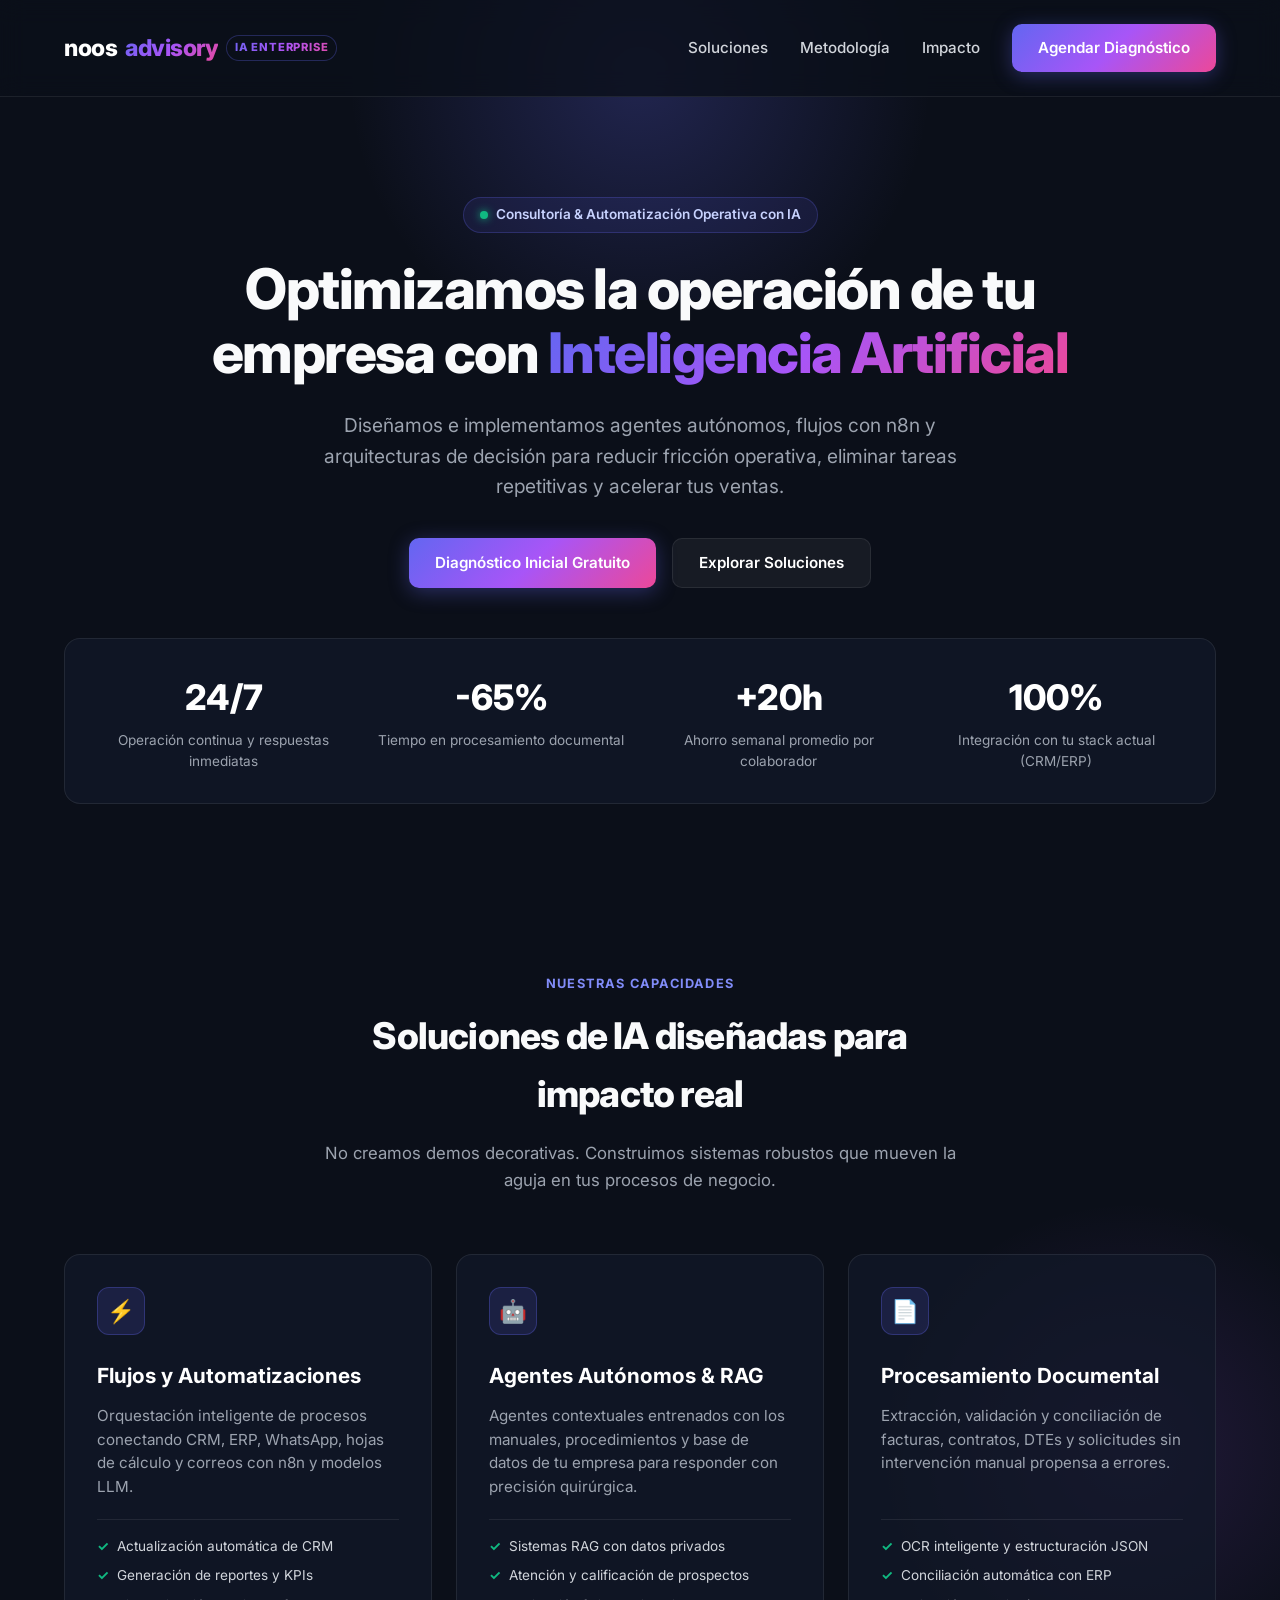
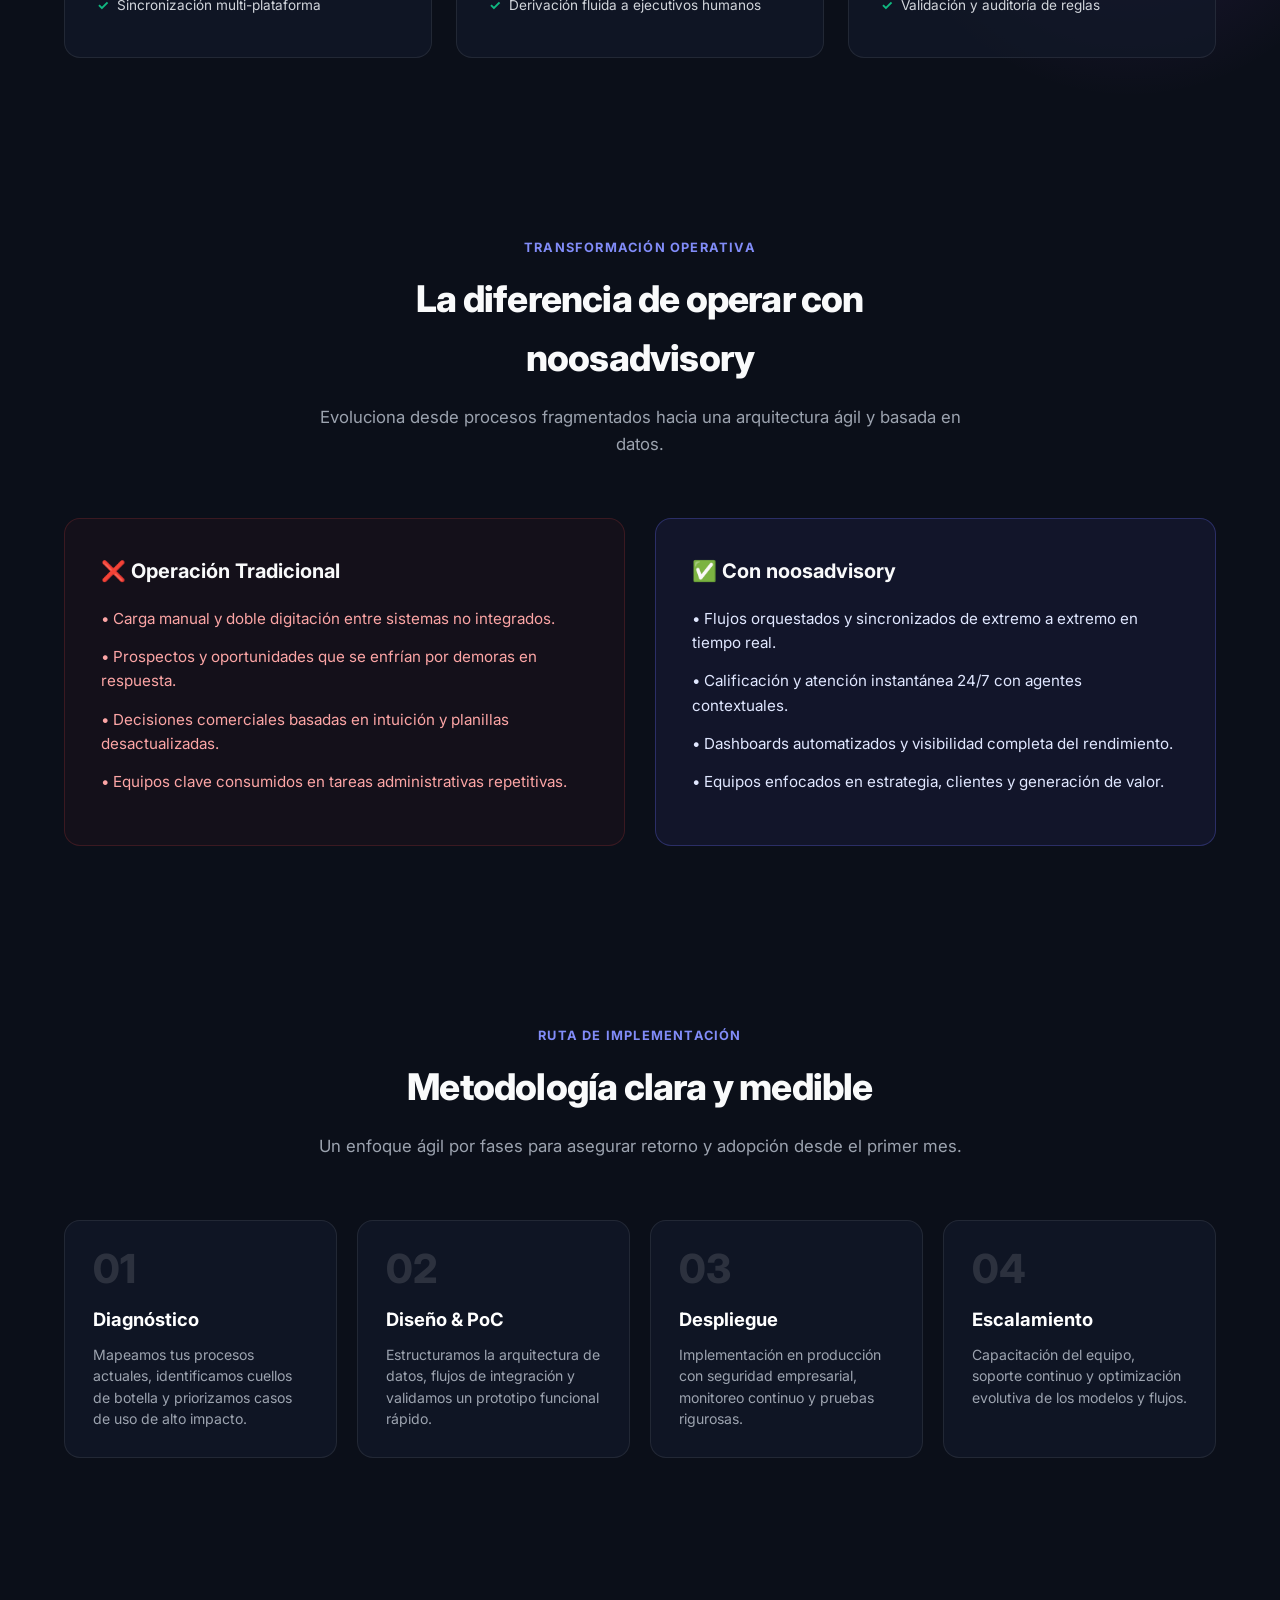
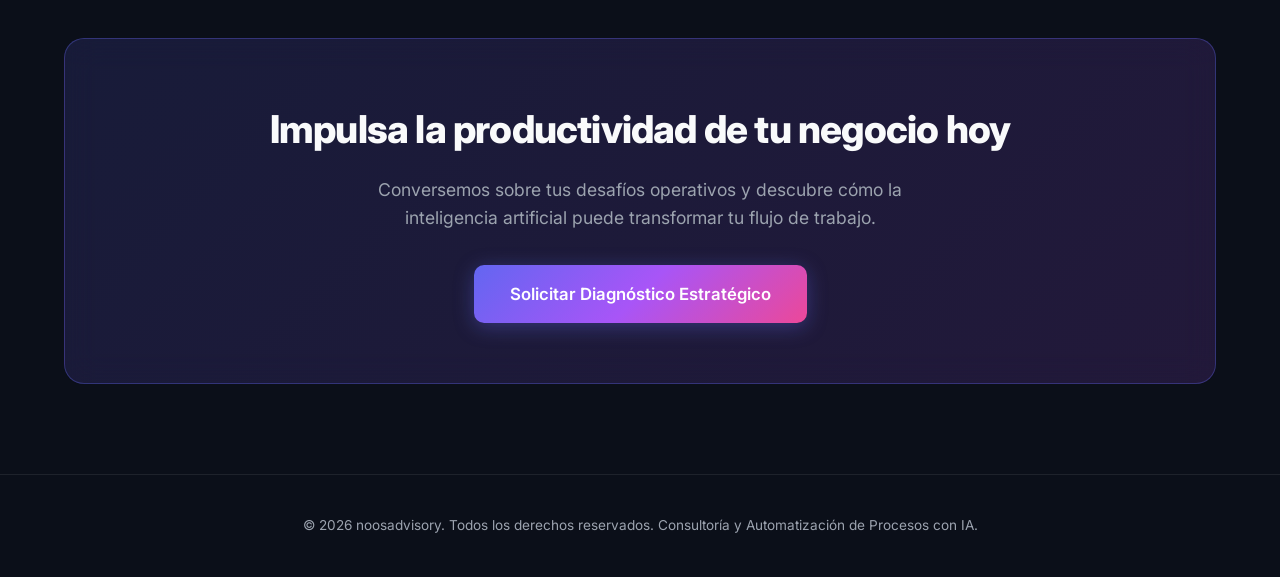
==== public/index.html @ 4b513797 "feat: agregar carpeta public y landing page" ====
<!DOCTYPE html>
<html lang="es">
<head>
  <meta charset="UTF-8">
  <meta name="viewport" content="width=device-width, initial-scale=1.0">
  <title>noosadvisory | Consultoría & Automatización con Inteligencia Artificial</title>
  <meta name="description" content="Transformamos la productividad de empresas y pymes en Chile mediante automatización inteligente, agentes de IA, integración de flujos y analítica estratégica.">
  <link rel="preconnect" href="https://fonts.googleapis.com">
  <link rel="preconnect" href="https://fonts.gstatic.com" crossorigin>
  <link href="https://fonts.googleapis.com/css2?family=Inter:wght@300;400;500;600;700;800&display=swap" rel="stylesheet">
  <style>
    :root {
      --bg-main: #0B0F19;
      --bg-card: rgba(18, 24, 40, 0.75);
      --bg-card-hover: rgba(28, 37, 61, 0.85);
      --border-color: rgba(255, 255, 255, 0.08);
      --border-glow: rgba(99, 102, 241, 0.4);
      --accent-primary: #6366F1;
      --accent-gradient: linear-gradient(135deg, #6366F1 0%, #A855F7 50%, #EC4899 100%);
      --text-main: #F9FAFB;
      --text-muted: #9CA3AF;
      --text-soft: #D1D5DB;
    }
    * { box-sizing: border-box; margin: 0; padding: 0; }
    body { font-family: 'Inter', sans-serif; background-color: var(--bg-main); color: var(--text-main); line-height: 1.6; overflow-x: hidden; }
    .glow-blob-1 { position: absolute; top: -150px; left: 50%; transform: translateX(-50%); width: 700px; height: 450px; background: radial-gradient(circle, rgba(99, 102, 241, 0.25) 0%, rgba(11, 15, 25, 0) 70%); pointer-events: none; z-index: 0; }
    .glow-blob-2 { position: absolute; top: 1200px; right: -100px; width: 500px; height: 500px; background: radial-gradient(circle, rgba(168, 85, 247, 0.15) 0%, rgba(11, 15, 25, 0) 70%); pointer-events: none; z-index: 0; }
    .container { max-width: 1200px; margin: 0 auto; padding: 0 24px; position: relative; z-index: 1; }
    header { padding: 24px 0; border-bottom: 1px solid var(--border-color); backdrop-filter: blur(12px); position: sticky; top: 0; z-index: 100; background-color: rgba(11, 15, 25, 0.8); }
    .nav-wrapper { display: flex; align-items: center; justify-content: space-between; }
    .brand-logo { font-size: 1.45rem; font-weight: 800; letter-spacing: -0.5px; color: #fff; display: flex; align-items: center; gap: 8px; text-decoration: none; }
    .brand-logo span { background: var(--accent-gradient); -webkit-background-clip: text; -webkit-text-fill-color: transparent; }
    .brand-badge { font-size: 0.7rem; text-transform: uppercase; padding: 3px 8px; border-radius: 20px; background: rgba(99, 102, 241, 0.15); border: 1px solid rgba(99, 102, 241, 0.3); color: #A5B4FC; letter-spacing: 0.8px; }
    nav ul { display: flex; list-style: none; gap: 32px; align-items: center; }
    nav a { color: var(--text-soft); text-decoration: none; font-size: 0.95rem; font-weight: 500; transition: color 0.2s; }
    nav a:hover { color: #fff; }
    .btn { display: inline-flex; align-items: center; justify-content: center; padding: 12px 26px; border-radius: 10px; font-size: 0.95rem; font-weight: 600; text-decoration: none; cursor: pointer; transition: all 0.25s ease; border: none; }
    .btn-primary { background: var(--accent-gradient); color: #fff; box-shadow: 0 4px 20px rgba(99, 102, 241, 0.35); }
    .btn-primary:hover { transform: translateY(-2px); box-shadow: 0 6px 28px rgba(99, 102, 241, 0.55); }
    .btn-secondary { background: rgba(255, 255, 255, 0.05); color: #fff; border: 1px solid var(--border-color); }
    .btn-secondary:hover { background: rgba(255, 255, 255, 0.1); border-color: rgba(255, 255, 255, 0.2); }
    .hero { padding: 100px 0 80px; text-align: center; }
    .hero-tag { display: inline-flex; align-items: center; gap: 8px; padding: 6px 16px; border-radius: 30px; background: rgba(99, 102, 241, 0.1); border: 1px solid rgba(99, 102, 241, 0.25); color: #C7D2FE; font-size: 0.85rem; font-weight: 600; margin-bottom: 24px; }
    .hero-tag .dot { width: 8px; height: 8px; border-radius: 50%; background: #10B981; box-shadow: 0 0 8px #10B981; }
    .hero h1 { font-size: 3.5rem; font-weight: 800; line-height: 1.15; letter-spacing: -1.5px; max-width: 900px; margin: 0 auto 24px; }
    .hero h1 span.gradient-text { background: var(--accent-gradient); -webkit-background-clip: text; -webkit-text-fill-color: transparent; }
    .hero p { font-size: 1.2rem; color: var(--text-muted); max-width: 680px; margin: 0 auto 36px; font-weight: 400; }
    .hero-actions { display: flex; gap: 16px; justify-content: center; margin-bottom: 50px; }
    .metrics-bar { display: grid; grid-template-columns: repeat(4, 1fr); gap: 20px; padding: 30px; background: var(--bg-card); border: 1px solid var(--border-color); border-radius: 16px; margin-top: 40px; backdrop-filter: blur(16px); }
    .metric-item h4 { font-size: 2.2rem; font-weight: 800; color: #fff; margin-bottom: 4px; }
    .metric-item p { font-size: 0.85rem; color: var(--text-muted); margin: 0; }
    section { padding: 90px 0; }
    .section-header { text-align: center; max-width: 650px; margin: 0 auto 60px; }
    .section-header .sub-badge { color: #818CF8; text-transform: uppercase; font-size: 0.8rem; font-weight: 700; letter-spacing: 1.2px; margin-bottom: 12px; display: block; }
    .section-header h2 { font-size: 2.3rem; font-weight: 800; letter-spacing: -0.8px; margin-bottom: 16px; }
    .section-header p { color: var(--text-muted); font-size: 1.05rem; }
    .grid-3 { display: grid; grid-template-columns: repeat(3, 1fr); gap: 24px; }
    .card { background: var(--bg-card); border: 1px solid var(--border-color); border-radius: 16px; padding: 32px; transition: all 0.3s ease; position: relative; display: flex; flex-direction: column; }
    .card:hover { background: var(--bg-card-hover); border-color: var(--border-glow); transform: translateY(-4px); }
    .card-icon { width: 48px; height: 48px; border-radius: 12px; background: rgba(99, 102, 241, 0.15); border: 1px solid rgba(99, 102, 241, 0.3); display: flex; align-items: center; justify-content: center; font-size: 1.4rem; margin-bottom: 24px; color: #818CF8; }
    .card h3 { font-size: 1.3rem; font-weight: 700; margin-bottom: 12px; color: #fff; }
    .card p { color: var(--text-muted); font-size: 0.95rem; line-height: 1.55; margin-bottom: 20px; flex-grow: 1; }
    .card-features { list-style: none; padding-top: 16px; border-top: 1px solid var(--border-color); }
    .card-features li { font-size: 0.85rem; color: var(--text-soft); margin-bottom: 8px; display: flex; align-items: center; gap: 8px; }
    .card-features li::before { content: "✓"; color: #10B981; font-weight: bold; }
    .comparison-wrapper { display: grid; grid-template-columns: 1fr 1fr; gap: 30px; }
    .comp-card { border-radius: 16px; padding: 36px; }
    .comp-card.without { background: rgba(239, 68, 68, 0.04); border: 1px solid rgba(239, 68, 68, 0.18); }
    .comp-card.with { background: rgba(99, 102, 241, 0.08); border: 1px solid rgba(99, 102, 241, 0.3); }
    .comp-title { font-size: 1.25rem; font-weight: 700; margin-bottom: 20px; display: flex; align-items: center; gap: 10px; }
    .comp-list { list-style: none; }
    .comp-list li { margin-bottom: 14px; font-size: 0.95rem; display: flex; align-items: flex-start; gap: 10px; }
    .without .comp-list li { color: #FCA5A5; }
    .with .comp-list li { color: #E0E7FF; }
    .steps-container { display: grid; grid-template-columns: repeat(4, 1fr); gap: 20px; }
    .step-card { background: var(--bg-card); border: 1px solid var(--border-color); border-radius: 16px; padding: 28px; position: relative; }
    .step-num { font-size: 2.5rem; font-weight: 800; color: rgba(255, 255, 255, 0.12); line-height: 1; margin-bottom: 16px; }
    .step-card h4 { font-size: 1.15rem; font-weight: 700; margin-bottom: 10px; color: #fff; }
    .step-card p { font-size: 0.88rem; color: var(--text-muted); line-height: 1.5; }
    .cta-box { background: linear-gradient(135deg, rgba(99, 102, 241, 0.15) 0%, rgba(168, 85, 247, 0.15) 100%); border: 1px solid rgba(99, 102, 241, 0.35); border-radius: 20px; padding: 60px 40px; text-align: center; backdrop-filter: blur(16px); }
    .cta-box h2 { font-size: 2.4rem; font-weight: 800; letter-spacing: -0.8px; margin-bottom: 16px; }
    .cta-box p { font-size: 1.1rem; color: var(--text-muted); max-width: 600px; margin: 0 auto 32px; }
    footer { border-top: 1px solid var(--border-color); padding: 40px 0; color: var(--text-muted); font-size: 0.85rem; text-align: center; }
    @media (max-width: 900px) {
      .hero h1 { font-size: 2.5rem; }
      .grid-3 { grid-template-columns: 1fr; }
      .metrics-bar { grid-template-columns: 1fr 1fr; }
      .steps-container { grid-template-columns: 1fr 1fr; }
      .comparison-wrapper { grid-template-columns: 1fr; }
      nav ul { display: none; }
    }
  </style>
</head>
<body>
  <div class="glow-blob-1"></div>
  <div class="glow-blob-2"></div>
  <header>
    <div class="container nav-wrapper">
      <a href="#" class="brand-logo">noos<span>advisory</span><span class="brand-badge">IA Enterprise</span></a>
      <nav>
        <ul>
          <li><a href="#soluciones">Soluciones</a></li>
          <li><a href="#metodologia">Metodología</a></li>
          <li><a href="#beneficios">Impacto</a></li>
          <li><a href="#contacto" class="btn btn-primary">Agendar Diagnóstico</a></li>
        </ul>
      </nav>
    </div>
  </header>
  <section class="hero">
    <div class="container">
      <div class="hero-tag"><span class="dot"></span> Consultoría & Automatización Operativa con IA</div>
      <h1>Optimizamos la operación de tu empresa con <span class="gradient-text">Inteligencia Artificial</span></h1>
      <p>Diseñamos e implementamos agentes autónomos, flujos con n8n y arquitecturas de decisión para reducir fricción operativa, eliminar tareas repetitivas y acelerar tus ventas.</p>
      <div class="hero-actions">
        <a href="#contacto" class="btn btn-primary">Diagnóstico Inicial Gratuito</a>
        <a href="#soluciones" class="btn btn-secondary">Explorar Soluciones</a>
      </div>
      <div class="metrics-bar">
        <div class="metric-item"><h4>24/7</h4><p>Operación continua y respuestas inmediatas</p></div>
        <div class="metric-item"><h4>-65%</h4><p>Tiempo en procesamiento documental</p></div>
        <div class="metric-item"><h4>+20h</h4><p>Ahorro semanal promedio por colaborador</p></div>
        <div class="metric-item"><h4>100%</h4><p>Integración con tu stack actual (CRM/ERP)</p></div>
      </div>
    </div>
  </section>
  <section id="soluciones">
    <div class="container">
      <div class="section-header">
        <span class="sub-badge">Nuestras Capacidades</span>
        <h2>Soluciones de IA diseñadas para impacto real</h2>
        <p>No creamos demos decorativas. Construimos sistemas robustos que mueven la aguja en tus procesos de negocio.</p>
      </div>
      <div class="grid-3">
        <div class="card">
          <div class="card-icon">⚡</div>
          <h3>Flujos y Automatizaciones</h3>
          <p>Orquestación inteligente de procesos conectando CRM, ERP, WhatsApp, hojas de cálculo y correos con n8n y modelos LLM.</p>
          <ul class="card-features">
            <li>Actualización automática de CRM</li>
            <li>Generación de reportes y KPIs</li>
            <li>Sincronización multi-plataforma</li>
          </ul>
        </div>
        <div class="card">
          <div class="card-icon">🤖</div>
          <h3>Agentes Autónomos & RAG</h3>
          <p>Agentes contextuales entrenados con los manuales, procedimientos y base de datos de tu empresa para responder con precisión quirúrgica.</p>
          <ul class="card-features">
            <li>Sistemas RAG con datos privados</li>
            <li>Atención y calificación de prospectos</li>
            <li>Derivación fluida a ejecutivos humanos</li>
          </ul>
        </div>
        <div class="card">
          <div class="card-icon">📄</div>
          <h3>Procesamiento Documental</h3>
          <p>Extracción, validación y conciliación de facturas, contratos, DTEs y solicitudes sin intervención manual propensa a errores.</p>
          <ul class="card-features">
            <li>OCR inteligente y estructuración JSON</li>
            <li>Conciliación automática con ERP</li>
            <li>Validación y auditoría de reglas</li>
          </ul>
        </div>
      </div>
    </div>
  </section>
  <section id="beneficios">
    <div class="container">
      <div class="section-header">
        <span class="sub-badge">Transformación Operativa</span>
        <h2>La diferencia de operar con noosadvisory</h2>
        <p>Evoluciona desde procesos fragmentados hacia una arquitectura ágil y basada en datos.</p>
      </div>
      <div class="comparison-wrapper">
        <div class="comp-card without">
          <div class="comp-title">❌ Operación Tradicional</div>
          <ul class="comp-list">
            <li>• Carga manual y doble digitación entre sistemas no integrados.</li>
            <li>• Prospectos y oportunidades que se enfrían por demoras en respuesta.</li>
            <li>• Decisiones comerciales basadas en intuición y planillas desactualizadas.</li>
            <li>• Equipos clave consumidos en tareas administrativas repetitivas.</li>
          </ul>
        </div>
        <div class="comp-card with">
          <div class="comp-title">✅ Con noosadvisory</div>
          <ul class="comp-list">
            <li>• Flujos orquestados y sincronizados de extremo a extremo en tiempo real.</li>
            <li>• Calificación y atención instantánea 24/7 con agentes contextuales.</li>
            <li>• Dashboards automatizados y visibilidad completa del rendimiento.</li>
            <li>• Equipos enfocados en estrategia, clientes y generación de valor.</li>
          </ul>
        </div>
      </div>
    </div>
  </section>
  <section id="metodologia">
    <div class="container">
      <div class="section-header">
        <span class="sub-badge">Ruta de Implementación</span>
        <h2>Metodología clara y medible</h2>
        <p>Un enfoque ágil por fases para asegurar retorno y adopción desde el primer mes.</p>
      </div>
      <div class="steps-container">
        <div class="step-card">
          <div class="step-num">01</div>
          <h4>Diagnóstico</h4>
          <p>Mapeamos tus procesos actuales, identificamos cuellos de botella y priorizamos casos de uso de alto impacto.</p>
        </div>
        <div class="step-card">
          <div class="step-num">02</div>
          <h4>Diseño & PoC</h4>
          <p>Estructuramos la arquitectura de datos, flujos de integración y validamos un prototipo funcional rápido.</p>
        </div>
        <div class="step-card">
          <div class="step-num">03</div>
          <h4>Despliegue</h4>
          <p>Implementación en producción con seguridad empresarial, monitoreo continuo y pruebas rigurosas.</p>
        </div>
        <div class="step-card">
          <div class="step-num">04</div>
          <h4>Escalamiento</h4>
          <p>Capacitación del equipo, soporte continuo y optimización evolutiva de los modelos y flujos.</p>
        </div>
      </div>
    </div>
  </section>
  <section id="contacto">
    <div class="container">
      <div class="cta-box">
        <h2>Impulsa la productividad de tu negocio hoy</h2>
        <p>Conversemos sobre tus desafíos operativos y descubre cómo la inteligencia artificial puede transformar tu flujo de trabajo.</p>
        <a href="mailto:contacto@noosadvisory.com" class="btn btn-primary" style="padding: 16px 36px; font-size: 1.05rem;">Solicitar Diagnóstico Estratégico</a>
      </div>
    </div>
  </section>
  <footer>
    <div class="container">
      <p>© 2026 noosadvisory. Todos los derechos reservados. Consultoría y Automatización de Procesos con IA.</p>
    </div>
  </footer>
</body>
</html>
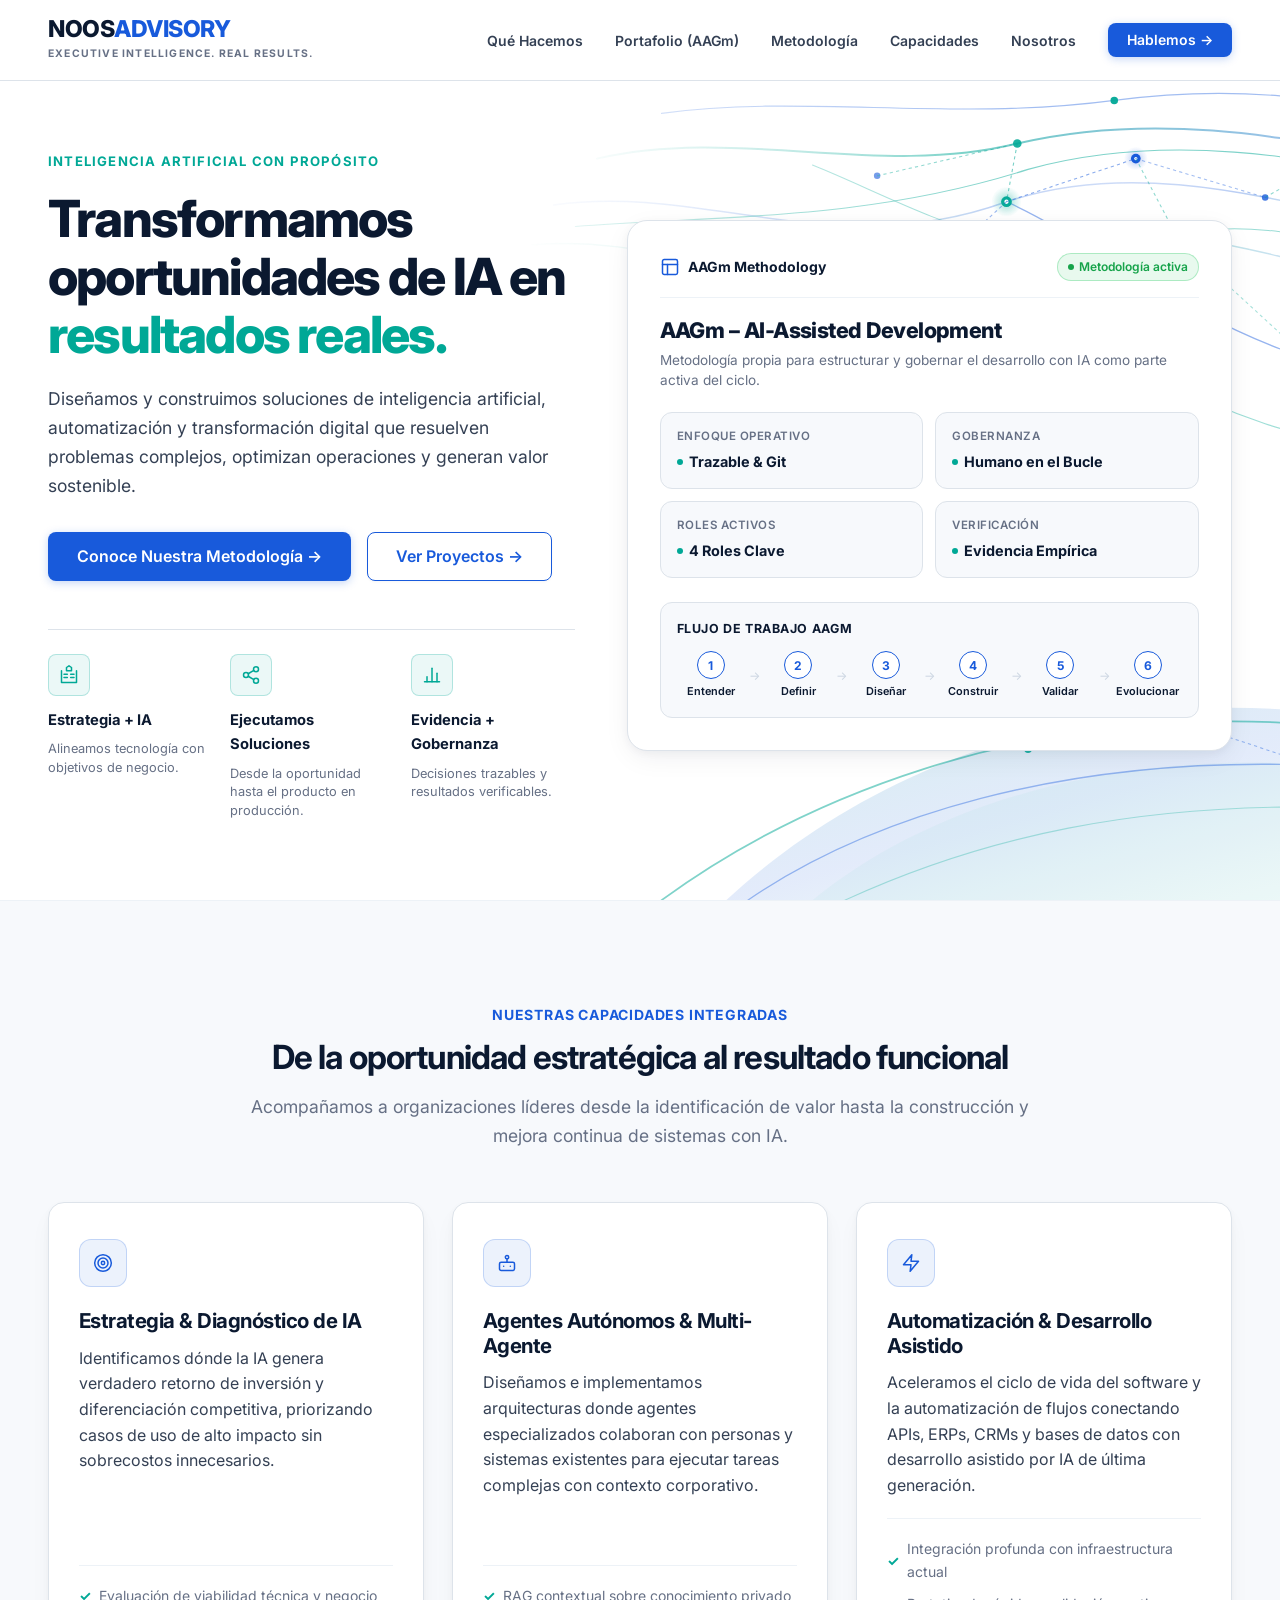
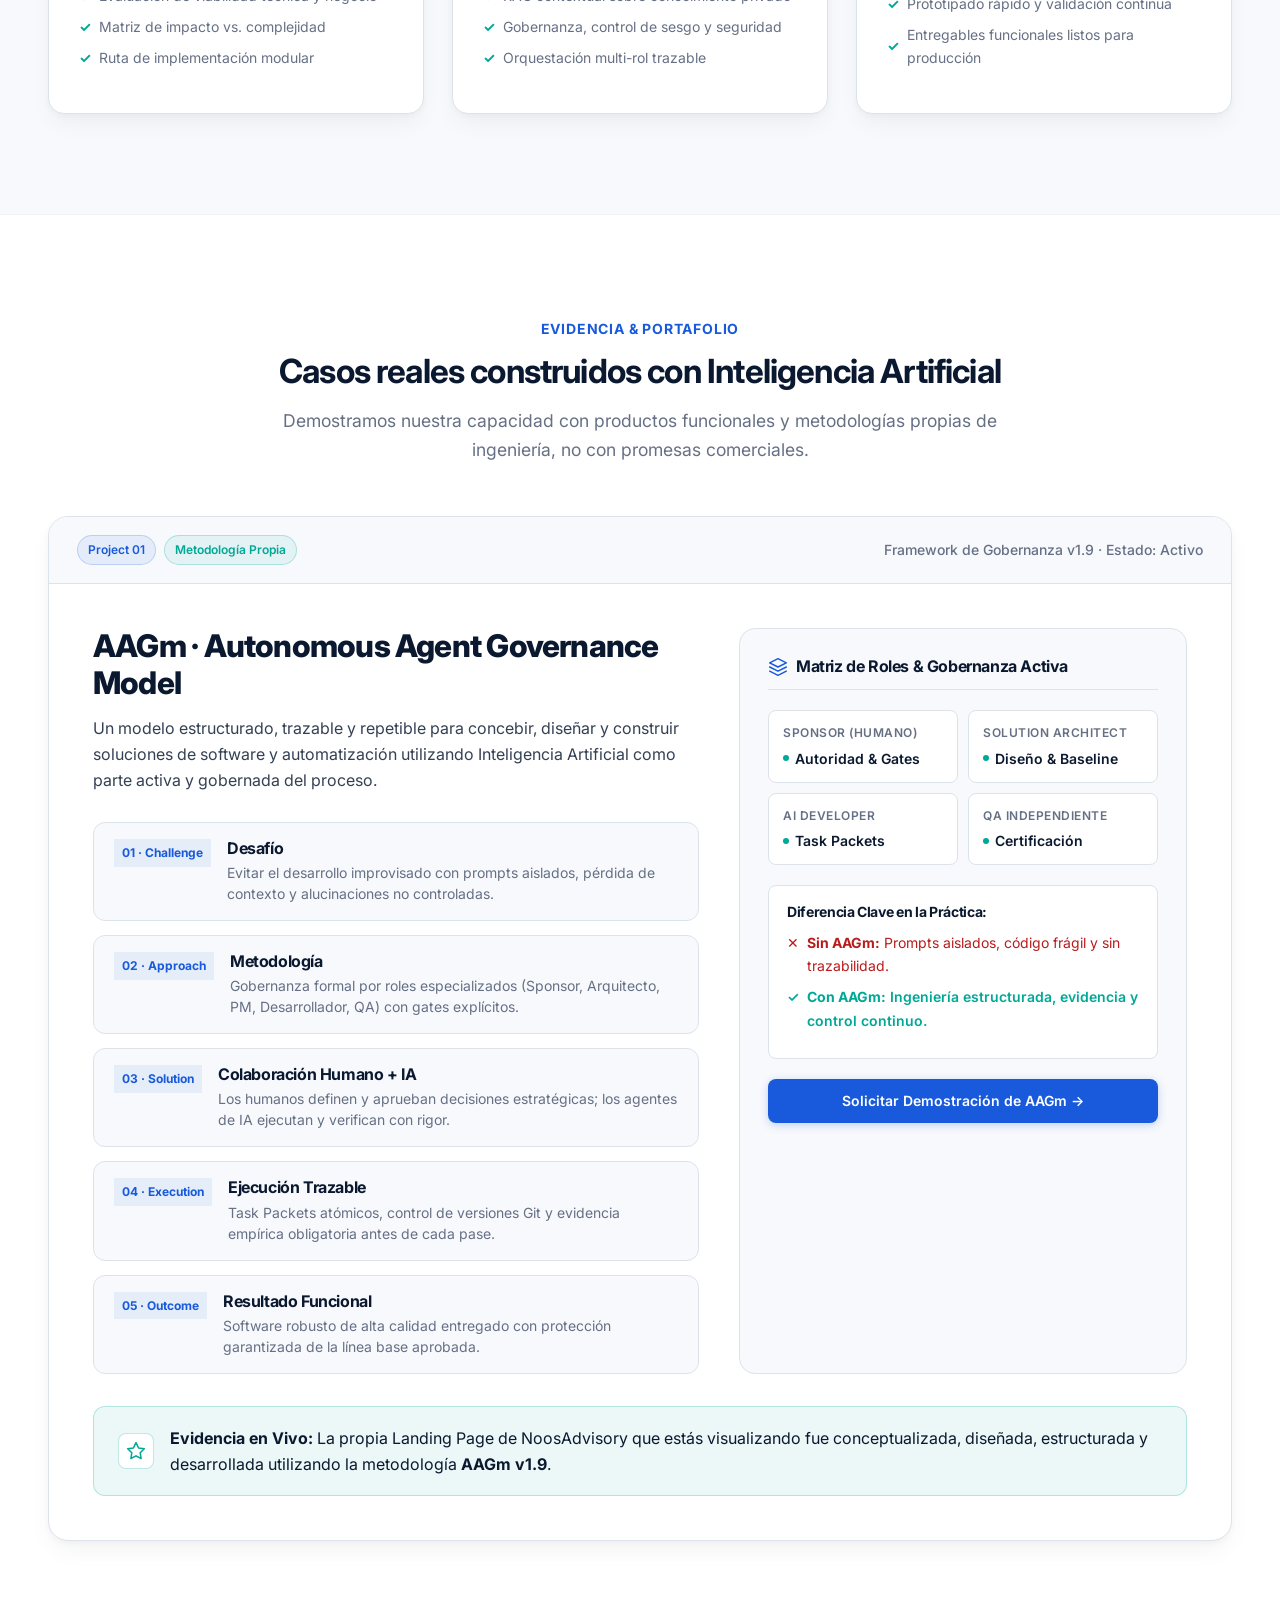
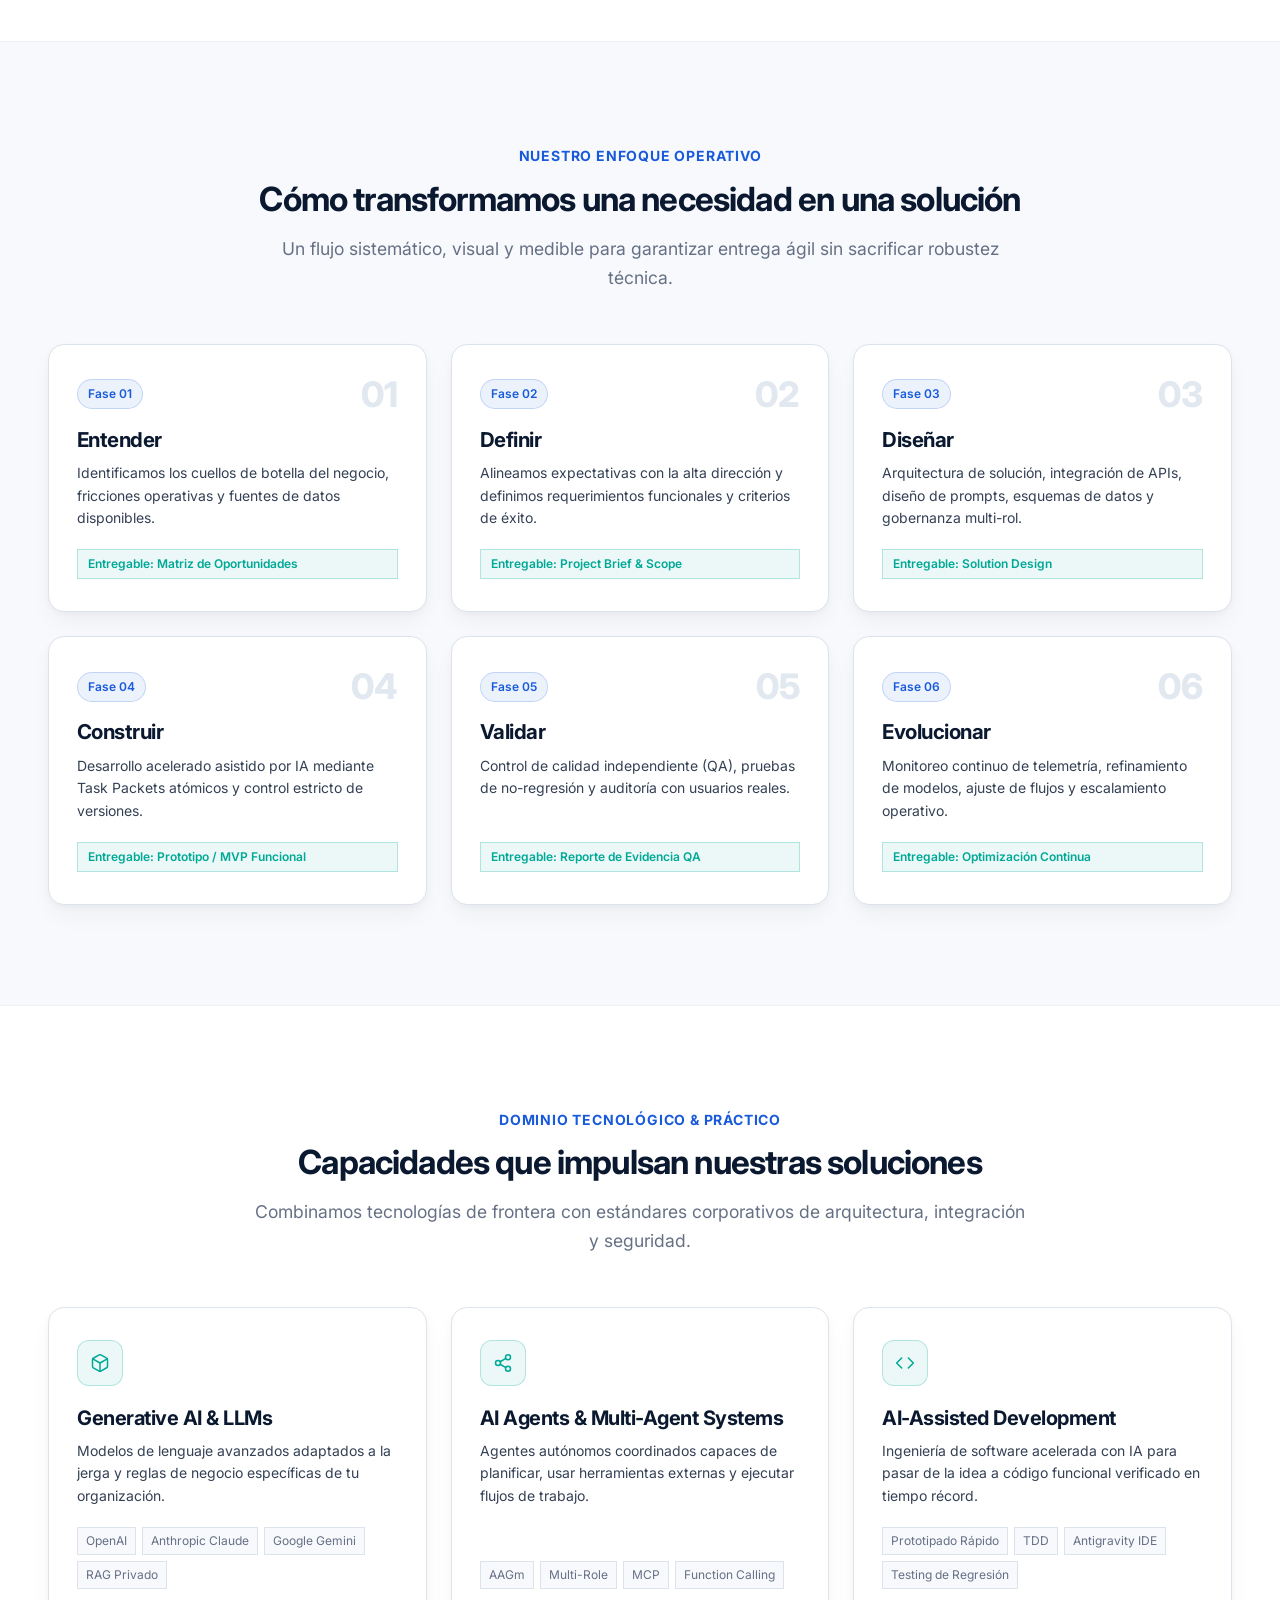
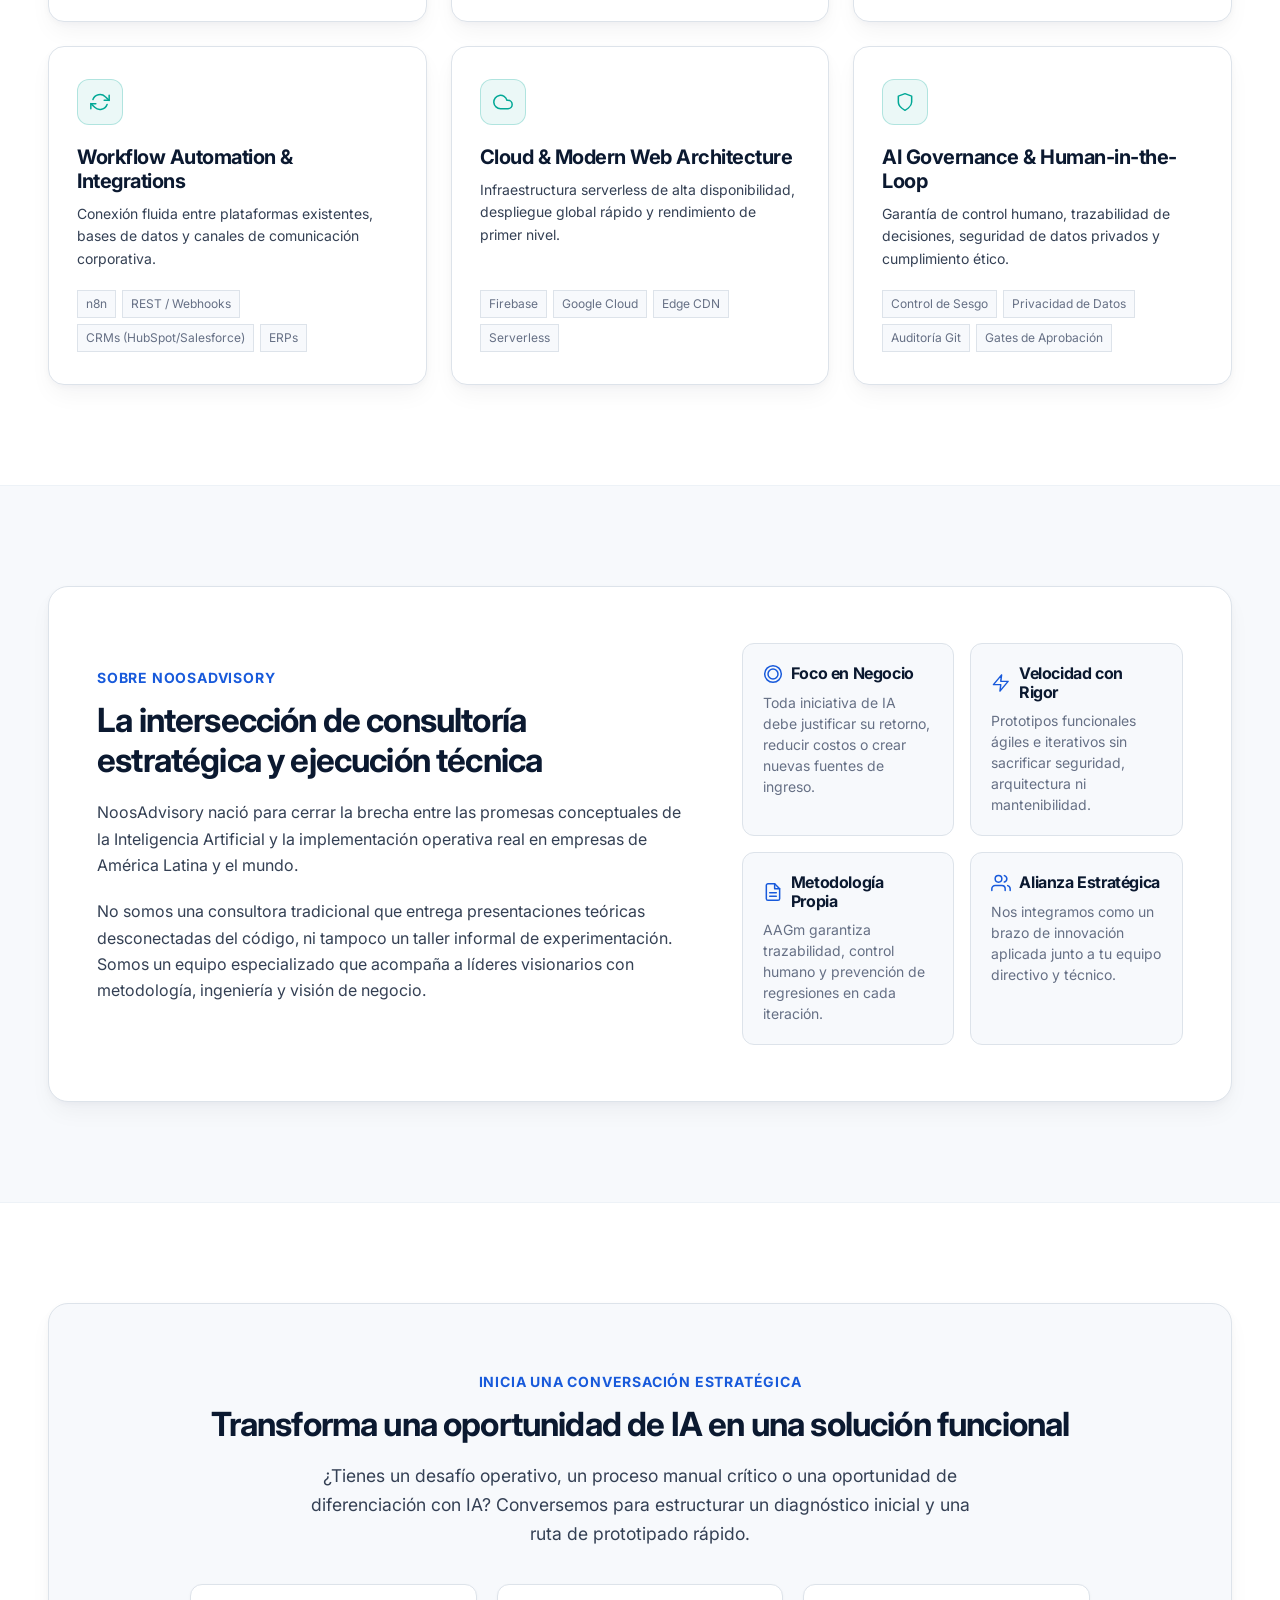
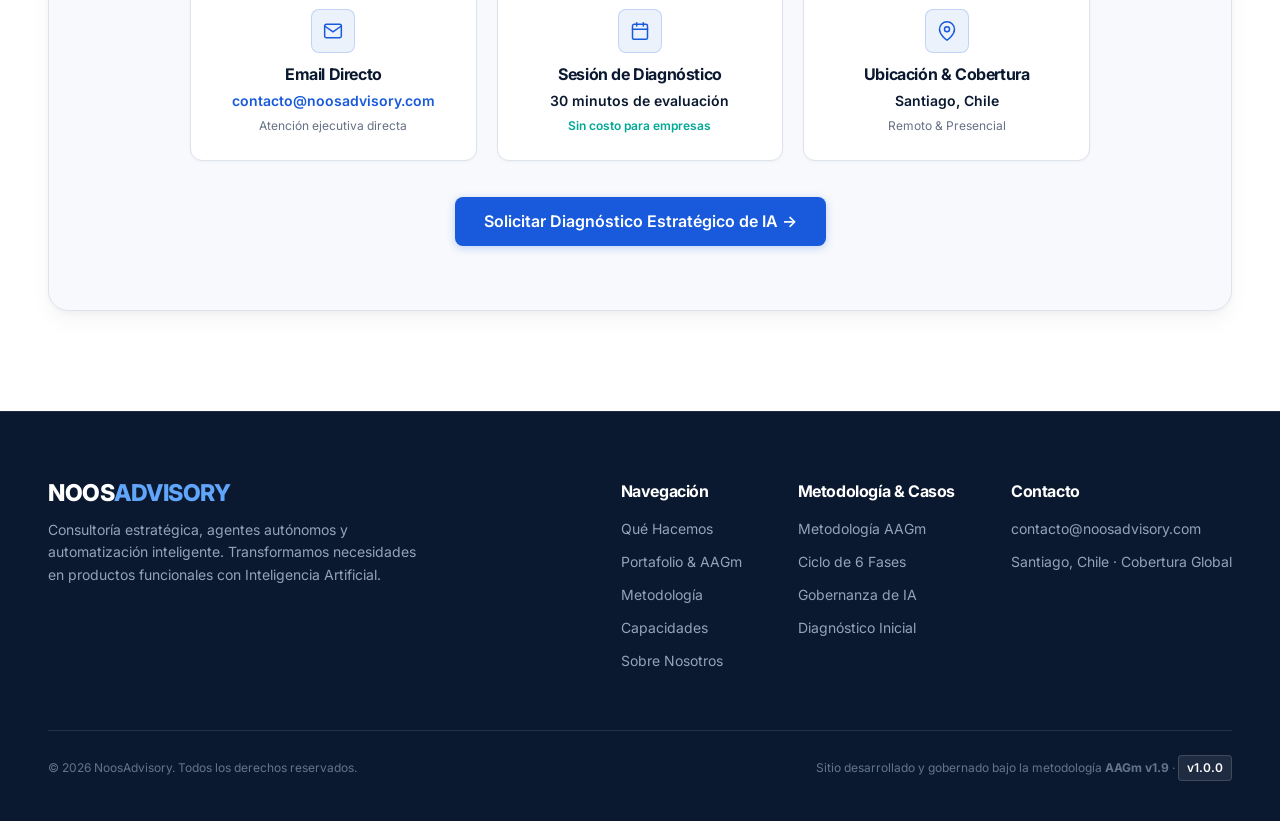
==== commit 2c3d4ae1: "release(v1.0.0): production release of NoosAdvisory Landing Page with Brand System v1.0 and Hero har" ====
--- a/public/index.html
+++ b/public/index.html
@@ -3,241 +3,874 @@
 <head>
   <meta charset="UTF-8">
   <meta name="viewport" content="width=device-width, initial-scale=1.0">
-  <title>noosadvisory | Consultoría & Automatización con Inteligencia Artificial</title>
-  <meta name="description" content="Transformamos la productividad de empresas y pymes en Chile mediante automatización inteligente, agentes de IA, integración de flujos y analítica estratégica.">
+  <title>NoosAdvisory · Negocio, Tecnología, Inteligencia Artificial & Ejecución</title>
+  <meta name="description" content="NoosAdvisory transforma necesidades y oportunidades de negocio en soluciones reales con Inteligencia Artificial, agentes autónomos, automatización y metodología ágil demostrable.">
+  
+  <!-- Open Graph / Meta -->
+  <meta property="og:type" content="website">
+  <meta property="og:title" content="NoosAdvisory · Negocio, Tecnología, Inteligencia Artificial & Ejecución">
+  <meta property="og:description" content="Transformamos oportunidades de IA en resultados reales. Consultoría ejecutiva, agentes autónomos y metodología trazable.">
+  <meta property="og:url" content="https://noosadvisory.web.app">
+  <meta name="robots" content="index, follow">
+  
+  <!-- Google Fonts: Inter (Single Typographic Family) -->
   <link rel="preconnect" href="https://fonts.googleapis.com">
   <link rel="preconnect" href="https://fonts.gstatic.com" crossorigin>
-  <link href="https://fonts.googleapis.com/css2?family=Inter:wght@300;400;500;600;700;800&display=swap" rel="stylesheet">
-  <style>
-    :root {
-      --bg-main: #0B0F19;
-      --bg-card: rgba(18, 24, 40, 0.75);
-      --bg-card-hover: rgba(28, 37, 61, 0.85);
-      --border-color: rgba(255, 255, 255, 0.08);
-      --border-glow: rgba(99, 102, 241, 0.4);
-      --accent-primary: #6366F1;
-      --accent-gradient: linear-gradient(135deg, #6366F1 0%, #A855F7 50%, #EC4899 100%);
-      --text-main: #F9FAFB;
-      --text-muted: #9CA3AF;
-      --text-soft: #D1D5DB;
+  <link href="https://fonts.googleapis.com/css2?family=Inter:wght@400;500;600;700;800&display=swap" rel="stylesheet">
+  
+  <link rel="stylesheet" href="css/style.css?v=1.3">
+
+  <!-- Structured Data: Schema.org (SEO & AI Discoverability) -->
+  <script type="application/ld+json">
+  {
+    "@context": "https://schema.org",
+    "@type": "ProfessionalService",
+    "name": "NoosAdvisory",
+    "description": "Firma de consultoría ejecutiva, inteligencia artificial aplicada, agentes autónomos y ejecución tecnológica.",
+    "url": "https://noosadvisory.web.app",
+    "address": {
+      "@type": "PostalAddress",
+      "addressLocality": "Santiago",
+      "addressCountry": "CL"
+    },
+    "knowsAbout": [
+      "Artificial Intelligence Strategy",
+      "Autonomous AI Agents",
+      "Workflow Automation",
+      "AI-Assisted Software Development",
+      "Enterprise AI Governance",
+      "AAGm Methodology"
+    ],
+    "contactPoint": {
+      "@type": "ContactPoint",
+      "email": "contacto@noosadvisory.com",
+      "contactType": "customer service"
     }
-    * { box-sizing: border-box; margin: 0; padding: 0; }
-    body { font-family: 'Inter', sans-serif; background-color: var(--bg-main); color: var(--text-main); line-height: 1.6; overflow-x: hidden; }
-    .glow-blob-1 { position: absolute; top: -150px; left: 50%; transform: translateX(-50%); width: 700px; height: 450px; background: radial-gradient(circle, rgba(99, 102, 241, 0.25) 0%, rgba(11, 15, 25, 0) 70%); pointer-events: none; z-index: 0; }
-    .glow-blob-2 { position: absolute; top: 1200px; right: -100px; width: 500px; height: 500px; background: radial-gradient(circle, rgba(168, 85, 247, 0.15) 0%, rgba(11, 15, 25, 0) 70%); pointer-events: none; z-index: 0; }
-    .container { max-width: 1200px; margin: 0 auto; padding: 0 24px; position: relative; z-index: 1; }
-    header { padding: 24px 0; border-bottom: 1px solid var(--border-color); backdrop-filter: blur(12px); position: sticky; top: 0; z-index: 100; background-color: rgba(11, 15, 25, 0.8); }
-    .nav-wrapper { display: flex; align-items: center; justify-content: space-between; }
-    .brand-logo { font-size: 1.45rem; font-weight: 800; letter-spacing: -0.5px; color: #fff; display: flex; align-items: center; gap: 8px; text-decoration: none; }
-    .brand-logo span { background: var(--accent-gradient); -webkit-background-clip: text; -webkit-text-fill-color: transparent; }
-    .brand-badge { font-size: 0.7rem; text-transform: uppercase; padding: 3px 8px; border-radius: 20px; background: rgba(99, 102, 241, 0.15); border: 1px solid rgba(99, 102, 241, 0.3); color: #A5B4FC; letter-spacing: 0.8px; }
-    nav ul { display: flex; list-style: none; gap: 32px; align-items: center; }
-    nav a { color: var(--text-soft); text-decoration: none; font-size: 0.95rem; font-weight: 500; transition: color 0.2s; }
-    nav a:hover { color: #fff; }
-    .btn { display: inline-flex; align-items: center; justify-content: center; padding: 12px 26px; border-radius: 10px; font-size: 0.95rem; font-weight: 600; text-decoration: none; cursor: pointer; transition: all 0.25s ease; border: none; }
-    .btn-primary { background: var(--accent-gradient); color: #fff; box-shadow: 0 4px 20px rgba(99, 102, 241, 0.35); }
-    .btn-primary:hover { transform: translateY(-2px); box-shadow: 0 6px 28px rgba(99, 102, 241, 0.55); }
-    .btn-secondary { background: rgba(255, 255, 255, 0.05); color: #fff; border: 1px solid var(--border-color); }
-    .btn-secondary:hover { background: rgba(255, 255, 255, 0.1); border-color: rgba(255, 255, 255, 0.2); }
-    .hero { padding: 100px 0 80px; text-align: center; }
-    .hero-tag { display: inline-flex; align-items: center; gap: 8px; padding: 6px 16px; border-radius: 30px; background: rgba(99, 102, 241, 0.1); border: 1px solid rgba(99, 102, 241, 0.25); color: #C7D2FE; font-size: 0.85rem; font-weight: 600; margin-bottom: 24px; }
-    .hero-tag .dot { width: 8px; height: 8px; border-radius: 50%; background: #10B981; box-shadow: 0 0 8px #10B981; }
-    .hero h1 { font-size: 3.5rem; font-weight: 800; line-height: 1.15; letter-spacing: -1.5px; max-width: 900px; margin: 0 auto 24px; }
-    .hero h1 span.gradient-text { background: var(--accent-gradient); -webkit-background-clip: text; -webkit-text-fill-color: transparent; }
-    .hero p { font-size: 1.2rem; color: var(--text-muted); max-width: 680px; margin: 0 auto 36px; font-weight: 400; }
-    .hero-actions { display: flex; gap: 16px; justify-content: center; margin-bottom: 50px; }
-    .metrics-bar { display: grid; grid-template-columns: repeat(4, 1fr); gap: 20px; padding: 30px; background: var(--bg-card); border: 1px solid var(--border-color); border-radius: 16px; margin-top: 40px; backdrop-filter: blur(16px); }
-    .metric-item h4 { font-size: 2.2rem; font-weight: 800; color: #fff; margin-bottom: 4px; }
-    .metric-item p { font-size: 0.85rem; color: var(--text-muted); margin: 0; }
-    section { padding: 90px 0; }
-    .section-header { text-align: center; max-width: 650px; margin: 0 auto 60px; }
-    .section-header .sub-badge { color: #818CF8; text-transform: uppercase; font-size: 0.8rem; font-weight: 700; letter-spacing: 1.2px; margin-bottom: 12px; display: block; }
-    .section-header h2 { font-size: 2.3rem; font-weight: 800; letter-spacing: -0.8px; margin-bottom: 16px; }
-    .section-header p { color: var(--text-muted); font-size: 1.05rem; }
-    .grid-3 { display: grid; grid-template-columns: repeat(3, 1fr); gap: 24px; }
-    .card { background: var(--bg-card); border: 1px solid var(--border-color); border-radius: 16px; padding: 32px; transition: all 0.3s ease; position: relative; display: flex; flex-direction: column; }
-    .card:hover { background: var(--bg-card-hover); border-color: var(--border-glow); transform: translateY(-4px); }
-    .card-icon { width: 48px; height: 48px; border-radius: 12px; background: rgba(99, 102, 241, 0.15); border: 1px solid rgba(99, 102, 241, 0.3); display: flex; align-items: center; justify-content: center; font-size: 1.4rem; margin-bottom: 24px; color: #818CF8; }
-    .card h3 { font-size: 1.3rem; font-weight: 700; margin-bottom: 12px; color: #fff; }
-    .card p { color: var(--text-muted); font-size: 0.95rem; line-height: 1.55; margin-bottom: 20px; flex-grow: 1; }
-    .card-features { list-style: none; padding-top: 16px; border-top: 1px solid var(--border-color); }
-    .card-features li { font-size: 0.85rem; color: var(--text-soft); margin-bottom: 8px; display: flex; align-items: center; gap: 8px; }
-    .card-features li::before { content: "✓"; color: #10B981; font-weight: bold; }
-    .comparison-wrapper { display: grid; grid-template-columns: 1fr 1fr; gap: 30px; }
-    .comp-card { border-radius: 16px; padding: 36px; }
-    .comp-card.without { background: rgba(239, 68, 68, 0.04); border: 1px solid rgba(239, 68, 68, 0.18); }
-    .comp-card.with { background: rgba(99, 102, 241, 0.08); border: 1px solid rgba(99, 102, 241, 0.3); }
-    .comp-title { font-size: 1.25rem; font-weight: 700; margin-bottom: 20px; display: flex; align-items: center; gap: 10px; }
-    .comp-list { list-style: none; }
-    .comp-list li { margin-bottom: 14px; font-size: 0.95rem; display: flex; align-items: flex-start; gap: 10px; }
-    .without .comp-list li { color: #FCA5A5; }
-    .with .comp-list li { color: #E0E7FF; }
-    .steps-container { display: grid; grid-template-columns: repeat(4, 1fr); gap: 20px; }
-    .step-card { background: var(--bg-card); border: 1px solid var(--border-color); border-radius: 16px; padding: 28px; position: relative; }
-    .step-num { font-size: 2.5rem; font-weight: 800; color: rgba(255, 255, 255, 0.12); line-height: 1; margin-bottom: 16px; }
-    .step-card h4 { font-size: 1.15rem; font-weight: 700; margin-bottom: 10px; color: #fff; }
-    .step-card p { font-size: 0.88rem; color: var(--text-muted); line-height: 1.5; }
-    .cta-box { background: linear-gradient(135deg, rgba(99, 102, 241, 0.15) 0%, rgba(168, 85, 247, 0.15) 100%); border: 1px solid rgba(99, 102, 241, 0.35); border-radius: 20px; padding: 60px 40px; text-align: center; backdrop-filter: blur(16px); }
-    .cta-box h2 { font-size: 2.4rem; font-weight: 800; letter-spacing: -0.8px; margin-bottom: 16px; }
-    .cta-box p { font-size: 1.1rem; color: var(--text-muted); max-width: 600px; margin: 0 auto 32px; }
-    footer { border-top: 1px solid var(--border-color); padding: 40px 0; color: var(--text-muted); font-size: 0.85rem; text-align: center; }
-    @media (max-width: 900px) {
-      .hero h1 { font-size: 2.5rem; }
-      .grid-3 { grid-template-columns: 1fr; }
-      .metrics-bar { grid-template-columns: 1fr 1fr; }
-      .steps-container { grid-template-columns: 1fr 1fr; }
-      .comparison-wrapper { grid-template-columns: 1fr; }
-      nav ul { display: none; }
-    }
-  </style>
+  }
+  </script>
 </head>
 <body>
-  <div class="glow-blob-1"></div>
-  <div class="glow-blob-2"></div>
+
+  <!-- Header / Navigation -->
   <header>
     <div class="container nav-wrapper">
-      <a href="#" class="brand-logo">noos<span>advisory</span><span class="brand-badge">IA Enterprise</span></a>
-      <nav>
-        <ul>
-          <li><a href="#soluciones">Soluciones</a></li>
-          <li><a href="#metodologia">Metodología</a></li>
-          <li><a href="#beneficios">Impacto</a></li>
-          <li><a href="#contacto" class="btn btn-primary">Agendar Diagnóstico</a></li>
+      <a href="#" class="brand-logo-wrap" aria-label="NoosAdvisory Inicio">
+        <span class="brand-logo">NOOS<span class="brand-accent">ADVISORY</span></span>
+        <span class="brand-tagline">Executive Intelligence. Real Results.</span>
+      </a>
+      
+      <button id="mobile-menu-toggle" class="mobile-toggle" aria-label="Abrir Menú de Navegación" aria-expanded="false">
+        <svg class="icon-svg" viewBox="0 0 24 24"><line x1="3" y1="12" x2="21" y2="12"></line><line x1="3" y1="6" x2="21" y2="6"></line><line x1="3" y1="18" x2="21" y2="18"></line></svg>
+      </button>
+      
+      <nav aria-label="Navegación Principal">
+        <ul id="nav-menu" class="nav-menu">
+          <li><a href="#que-hacemos">Qué Hacemos</a></li>
+          <li><a href="#portafolio">Portafolio (AAGm)</a></li>
+          <li><a href="#enfoque">Metodología</a></li>
+          <li><a href="#capacidades">Capacidades</a></li>
+          <li><a href="#nosotros">Nosotros</a></li>
+          <li><a href="#contacto" class="btn btn-primary btn-sm">Hablemos →</a></li>
         </ul>
       </nav>
     </div>
   </header>
-  <section class="hero">
+
+  <main>
+    <!-- Hero Section (Canonical 45/55 PNG Harmonization & Ambient Network Layer) -->
+    <section class="hero" id="hero">
+      <!-- High-Fidelity Ambient Network Layer (Hero PNG Reference) - Strictly Absolute Background -->
+      <svg class="hero-ambient-network" aria-hidden="true" style="position: absolute; inset: 0; top: 0; left: 0; width: 100%; height: 100%; pointer-events: none; z-index: 0; display: block;" viewBox="0 0 1440 760" fill="none" preserveAspectRatio="xMidYMid slice" xmlns="http://www.w3.org/2000/svg">
+        <defs>
+          <linearGradient id="net-teal-bright" x1="0%" y1="0%" x2="100%" y2="0%">
+            <stop offset="0%" stop-color="#00A896" stop-opacity="0.15" />
+            <stop offset="45%" stop-color="#00A896" stop-opacity="0.75" />
+            <stop offset="100%" stop-color="#185ADB" stop-opacity="0.5" />
+          </linearGradient>
+          <linearGradient id="net-blue-fade" x1="0%" y1="0%" x2="100%" y2="100%">
+            <stop offset="0%" stop-color="#185ADB" stop-opacity="0.1" />
+            <stop offset="50%" stop-color="#185ADB" stop-opacity="0.5" />
+            <stop offset="100%" stop-color="#00A896" stop-opacity="0.2" />
+          </linearGradient>
+          <linearGradient id="net-teal-fade" x1="0%" y1="0%" x2="100%" y2="100%">
+            <stop offset="0%" stop-color="#00A896" stop-opacity="0.1" />
+            <stop offset="40%" stop-color="#00A896" stop-opacity="0.5" />
+            <stop offset="85%" stop-color="#185ADB" stop-opacity="0.35" />
+            <stop offset="100%" stop-color="#00A896" stop-opacity="0.1" />
+          </linearGradient>
+          <linearGradient id="hero-bottom-wave-grad" x1="0%" y1="0%" x2="100%" y2="100%">
+            <stop offset="0%" stop-color="#00A896" stop-opacity="0.18" />
+            <stop offset="50%" stop-color="#185ADB" stop-opacity="0.12" />
+            <stop offset="100%" stop-color="#00A896" stop-opacity="0.02" />
+          </linearGradient>
+          <radialGradient id="node-teal-halo" cx="50%" cy="50%" r="50%">
+            <stop offset="0%" stop-color="#00A896" stop-opacity="0.4" />
+            <stop offset="60%" stop-color="#00A896" stop-opacity="0.15" />
+            <stop offset="100%" stop-color="#00A896" stop-opacity="0" />
+          </radialGradient>
+          <radialGradient id="node-blue-halo" cx="50%" cy="50%" r="50%">
+            <stop offset="0%" stop-color="#185ADB" stop-opacity="0.35" />
+            <stop offset="60%" stop-color="#185ADB" stop-opacity="0.12" />
+            <stop offset="100%" stop-color="#185ADB" stop-opacity="0" />
+          </radialGradient>
+          
+          <!-- Gradual Horizontal Opacity Mask: 100% Clean on Left (H1 Area), Ramps up smoothly towards AAGm Card on Right -->
+          <mask id="hero-net-fade-mask">
+            <linearGradient id="mask-grad" x1="0%" y1="0%" x2="100%" y2="0%">
+              <stop offset="0%" stop-color="#000000" stop-opacity="1" />
+              <stop offset="42%" stop-color="#000000" stop-opacity="1" />
+              <stop offset="58%" stop-color="#FFFFFF" stop-opacity="0.65" />
+              <stop offset="75%" stop-color="#FFFFFF" stop-opacity="1" />
+              <stop offset="100%" stop-color="#FFFFFF" stop-opacity="1" />
+            </linearGradient>
+            <rect x="0" y="0" width="1440" height="760" fill="url(#mask-grad)" />
+          </mask>
+        </defs>
+
+        <!-- Bottom-Right Wave / Gradient Fluid Mass (matches PNG bottom right) -->
+        <path d="M 800 760 C 940 630, 1140 565, 1340 585 C 1400 592, 1430 600, 1440 605 L 1440 760 Z" fill="url(#hero-bottom-wave-grad)" />
+        <path d="M 880 760 C 990 670, 1160 620, 1360 635 L 1440 655 L 1440 760 Z" fill="#00A896" fill-opacity="0.04" />
+
+        <!-- Bottom-Right Flowing Network Curves -->
+        <path d="M 740 760 C 870 665, 1070 585, 1310 595 C 1375 598, 1415 605, 1440 612" stroke="#00A896" stroke-width="1.6" stroke-opacity="0.5" stroke-linecap="round"/>
+        <path d="M 820 760 C 930 685, 1110 625, 1350 635 C 1395 638, 1425 645, 1440 650" stroke="#185ADB" stroke-width="1.25" stroke-opacity="0.4" stroke-linecap="round"/>
+        <path d="M 910 760 C 1030 705, 1180 665, 1400 675 C 1420 676, 1432 680, 1440 685" stroke="#00A896" stroke-width="1" stroke-opacity="0.3" stroke-linecap="round"/>
+        
+        <!-- Bottom-Right Nodes -->
+        <circle cx="1080" cy="620" r="3.5" fill="#00A896" fill-opacity="0.85"/>
+        <circle cx="1210" cy="590" r="10" fill="url(#node-blue-halo)"/>
+        <circle cx="1210" cy="590" r="4.5" fill="#185ADB" fill-opacity="0.9"/>
+        <circle cx="1330" cy="630" r="3" fill="#00A896" fill-opacity="0.8"/>
+        <line x1="1080" y1="620" x2="1210" y2="590" stroke="#00A896" stroke-width="1" stroke-dasharray="3 3" stroke-opacity="0.45"/>
+        <line x1="1210" y1="590" x2="1330" y2="630" stroke="#185ADB" stroke-width="1" stroke-dasharray="3 3" stroke-opacity="0.4"/>
+
+        <!-- Upper-Right Network with Mask (Concentrated from Center to Right, 100% Clean H1 Area) -->
+        <g mask="url(#hero-net-fade-mask)">
+          <!-- Line 1: Upper dominant teal ribbon -->
+          <path d="M 680 72 C 810 42, 940 90, 1070 58 C 1190 30, 1310 48, 1440 76" stroke="url(#net-teal-bright)" stroke-width="1.8" stroke-opacity="0.75" stroke-linecap="round"/>
+          
+          <!-- Line 2: Intertwining Blue curve -->
+          <path d="M 640 115 C 780 95, 900 170, 1060 112 C 1180 72, 1300 108, 1440 138" stroke="url(#net-blue-fade)" stroke-width="1.4" stroke-opacity="0.6" stroke-linecap="round"/>
+          
+          <!-- Line 3: Sweeping curve dipping near card top -->
+          <path d="M 620 152 C 760 140, 860 220, 1010 158 C 1150 108, 1280 158, 1440 192" stroke="url(#net-teal-fade)" stroke-width="1.3" stroke-opacity="0.55" stroke-linecap="round"/>
+          
+          <!-- Line 4: High arc going to upper right edge -->
+          <path d="M 740 30 C 870 12, 1010 38, 1160 18 C 1280 2, 1370 18, 1440 36" stroke="#185ADB" stroke-width="1.1" stroke-opacity="0.4" stroke-linecap="round"/>
+          
+          <!-- Line 5: Delicate inner contour curve -->
+          <path d="M 660 135 C 790 125, 930 130, 1080 82 C 1210 46, 1340 72, 1440 92" stroke="#00A896" stroke-width="1" stroke-opacity="0.5" stroke-linecap="round"/>
+          
+          <!-- Line 6: Branching curve heading down right flank -->
+          <path d="M 1060 112 C 1140 148, 1220 218, 1340 258 C 1390 272, 1420 278, 1440 282" stroke="#185ADB" stroke-width="1.25" stroke-opacity="0.45" stroke-linecap="round"/>
+          
+          <!-- Line 7: Lower branching curve behind card right shoulder -->
+          <path d="M 1010 158 C 1100 208, 1180 278, 1300 318 C 1360 338, 1410 342, 1440 348" stroke="#00A896" stroke-width="1.1" stroke-opacity="0.38" stroke-linecap="round"/>
+          
+          <!-- Line 8: Cross connecting diagonal arc -->
+          <path d="M 880 78 C 970 114, 1070 178, 1190 148 C 1300 118, 1380 158, 1440 168" stroke="#00A896" stroke-width="0.95" stroke-opacity="0.4" stroke-linecap="round"/>
+
+          <!-- Upper-Right Network Nodes (Matching PNG Exact Placement & Visual Hierarchy) -->
+          <!-- Node A: Large Featured Teal Node with Halo (Key Focal Node in PNG) -->
+          <circle cx="1060" cy="112" r="14" fill="url(#node-teal-halo)"/>
+          <circle cx="1060" cy="112" r="5" fill="#00A896"/>
+          <circle cx="1060" cy="112" r="2" fill="#FFFFFF"/>
+
+          <!-- Node B: Featured Blue Node (Upper Right) -->
+          <circle cx="1180" cy="72" r="11" fill="url(#node-blue-halo)"/>
+          <circle cx="1180" cy="72" r="4.5" fill="#185ADB"/>
+          <circle cx="1180" cy="72" r="1.5" fill="#FFFFFF"/>
+
+          <!-- Node C: Teal Node on High Arc -->
+          <circle cx="1160" cy="18" r="3.5" fill="#00A896" fill-opacity="0.95"/>
+
+          <!-- Node D: Mid-range Teal Node -->
+          <circle cx="1070" cy="58" r="4" fill="#00A896" fill-opacity="0.9"/>
+
+          <!-- Node E: Lower Flank Blue Node -->
+          <circle cx="1010" cy="158" r="9" fill="url(#node-blue-halo)"/>
+          <circle cx="1010" cy="158" r="4" fill="#185ADB" fill-opacity="0.85"/>
+
+          <!-- Node F: Branching Node on Right -->
+          <circle cx="1220" cy="148" r="3.5" fill="#00A896" fill-opacity="0.9"/>
+
+          <!-- Node G: Right Flank Node -->
+          <circle cx="1300" cy="108" r="3" fill="#185ADB" fill-opacity="0.8"/>
+
+          <!-- Node H: Far Right Upper Node -->
+          <circle cx="1380" cy="62" r="3.5" fill="#00A896" fill-opacity="0.85"/>
+
+          <!-- Node I: Diagonal Crossing Node -->
+          <circle cx="940" cy="88" r="3" fill="#185ADB" fill-opacity="0.75"/>
+
+          <!-- Node J: Lower Right Arc Node -->
+          <circle cx="1340" cy="258" r="3.5" fill="#00A896" fill-opacity="0.8"/>
+
+          <!-- Secondary Constellation Dashed Links Between Nodes -->
+          <line x1="940" y1="88" x2="1070" y2="58" stroke="#00A896" stroke-width="1" stroke-dasharray="3 3" stroke-opacity="0.5"/>
+          <line x1="1070" y1="58" x2="1060" y2="112" stroke="#00A896" stroke-width="1" stroke-dasharray="3 3" stroke-opacity="0.55"/>
+          <line x1="1060" y1="112" x2="1180" y2="72" stroke="#185ADB" stroke-width="1" stroke-dasharray="3 3" stroke-opacity="0.5"/>
+          <line x1="1180" y1="72" x2="1220" y2="148" stroke="#00A896" stroke-width="1" stroke-dasharray="3 3" stroke-opacity="0.45"/>
+          <line x1="1060" y1="112" x2="1010" y2="158" stroke="#185ADB" stroke-width="1" stroke-dasharray="3 3" stroke-opacity="0.45"/>
+          <line x1="1180" y1="72" x2="1300" y2="108" stroke="#185ADB" stroke-width="1" stroke-dasharray="3 3" stroke-opacity="0.4"/>
+          <line x1="1300" y1="108" x2="1380" y2="62" stroke="#00A896" stroke-width="1" stroke-dasharray="3 3" stroke-opacity="0.45"/>
+          <line x1="1220" y1="148" x2="1340" y2="258" stroke="#00A896" stroke-width="1" stroke-dasharray="3 3" stroke-opacity="0.35"/>
+        </g>
+      </svg>
+
+      <div class="container">
+        <div class="hero-grid">
+          
+          <!-- Left Column: Value Proposition & Pillars -->
+          <div class="hero-content">
+            <span class="hero-eyebrow">Inteligencia Artificial con Propósito</span>
+            
+            <h1>
+              Transformamos oportunidades de IA en <span class="highlight-teal">resultados reales.</span>
+            </h1>
+            
+            <p class="hero-lead">
+              Diseñamos y construimos soluciones de inteligencia artificial, automatización y transformación digital que resuelven problemas complejos, optimizan operaciones y generan valor sostenible.
+            </p>
+            
+            <div class="hero-cta-group">
+              <a href="#enfoque" class="btn btn-primary btn-lg">Conoce Nuestra Metodología →</a>
+              <a href="#portafolio" class="btn btn-secondary btn-lg">Ver Proyectos →</a>
+            </div>
+            
+            <!-- 3 Hero Pillars -->
+            <div class="hero-pillars-row" role="region" aria-label="Pilares Fundamentales">
+              <!-- Pillar 1 -->
+              <div class="pillar-card">
+                <div class="pillar-icon-box" aria-hidden="true">
+                  <svg class="icon-svg" viewBox="0 0 24 24"><path d="M3 21h18M3 7v14M21 7v14M6 11h4M6 15h4M14 11h4M14 15h4M9 3l3-2 3 2v4H9z"></path></svg>
+                </div>
+                <div class="pillar-title">Estrategia + IA</div>
+                <div class="pillar-desc">Alineamos tecnología con objetivos de negocio.</div>
+              </div>
+              
+              <!-- Pillar 2 -->
+              <div class="pillar-card">
+                <div class="pillar-icon-box" aria-hidden="true">
+                  <svg class="icon-svg" viewBox="0 0 24 24"><circle cx="18" cy="5" r="3"></circle><circle cx="6" cy="12" r="3"></circle><circle cx="18" cy="19" r="3"></circle><line x1="8.59" y1="13.51" x2="15.42" y2="17.49"></line><line x1="15.41" y1="6.51" x2="8.59" y2="10.49"></line></svg>
+                </div>
+                <div class="pillar-title">Ejecutamos Soluciones</div>
+                <div class="pillar-desc">Desde la oportunidad hasta el producto en producción.</div>
+              </div>
+              
+              <!-- Pillar 3 -->
+              <div class="pillar-card">
+                <div class="pillar-icon-box" aria-hidden="true">
+                  <svg class="icon-svg" viewBox="0 0 24 24"><line x1="18" y1="20" x2="18" y2="10"></line><line x1="12" y1="20" x2="12" y2="4"></line><line x1="6" y1="20" x2="6" y2="14"></line><path d="M3 20h18"></path></svg>
+                </div>
+                <div class="pillar-title">Evidencia + Gobernanza</div>
+                <div class="pillar-desc">Decisiones trazables y resultados verificables.</div>
+              </div>
+            </div>
+          </div>
+          
+          <!-- Right Column: AAGm Methodology Visual Panel -->
+          <div class="hero-visual-wrapper">
+            <div class="aagm-hero-panel">
+              <!-- Panel Header -->
+              <div class="aagm-panel-header">
+                <div class="aagm-panel-title-wrap">
+                  <svg class="icon-svg" style="color: var(--color-corporate-blue);" viewBox="0 0 24 24"><rect x="3" y="3" width="18" height="18" rx="2" ry="2"></rect><line x1="3" y1="9" x2="21" y2="9"></line><line x1="9" y1="21" x2="9" y2="9"></line></svg>
+                  <span class="aagm-panel-title">AAGm Methodology</span>
+                </div>
+                <span class="status-badge-green"><span class="dot"></span> Metodología activa</span>
+              </div>
+              
+              <!-- Headline -->
+              <div class="aagm-panel-headline">
+                <h3>AAGm – AI-Assisted Development</h3>
+                <p>Metodología propia para estructurar y gobernar el desarrollo con IA como parte activa del ciclo.</p>
+              </div>
+              
+              <!-- 4 Real Qualitative Process Cards -->
+              <div class="aagm-process-grid">
+                <div class="aagm-mini-card">
+                  <div class="mini-label">Enfoque Operativo</div>
+                  <div class="mini-value"><span class="dot-teal"></span> Trazable & Git</div>
+                </div>
+                <div class="aagm-mini-card">
+                  <div class="mini-label">Gobernanza</div>
+                  <div class="mini-value"><span class="dot-teal"></span> Humano en el Bucle</div>
+                </div>
+                <div class="aagm-mini-card">
+                  <div class="mini-label">Roles Activos</div>
+                  <div class="mini-value"><span class="dot-teal"></span> 4 Roles Clave</div>
+                </div>
+                <div class="aagm-mini-card">
+                  <div class="mini-label">Verificación</div>
+                  <div class="mini-value"><span class="dot-teal"></span> Evidencia Empírica</div>
+                </div>
+              </div>
+              
+              <!-- Flow Line in Panel -->
+              <div class="aagm-panel-flow">
+                <div class="aagm-flow-header">Flujo de Trabajo AAGm</div>
+                <div class="aagm-flow-steps">
+                  <div class="flow-step-item">
+                    <div class="step-icon-circle">1</div>
+                    <span class="step-title">Entender</span>
+                  </div>
+                  <span class="flow-arrow">→</span>
+                  <div class="flow-step-item">
+                    <div class="step-icon-circle">2</div>
+                    <span class="step-title">Definir</span>
+                  </div>
+                  <span class="flow-arrow">→</span>
+                  <div class="flow-step-item">
+                    <div class="step-icon-circle">3</div>
+                    <span class="step-title">Diseñar</span>
+                  </div>
+                  <span class="flow-arrow">→</span>
+                  <div class="flow-step-item">
+                    <div class="step-icon-circle">4</div>
+                    <span class="step-title">Construir</span>
+                  </div>
+                  <span class="flow-arrow">→</span>
+                  <div class="flow-step-item">
+                    <div class="step-icon-circle">5</div>
+                    <span class="step-title">Validar</span>
+                  </div>
+                  <span class="flow-arrow">→</span>
+                  <div class="flow-step-item">
+                    <div class="step-icon-circle">6</div>
+                    <span class="step-title">Evolucionar</span>
+                  </div>
+                </div>
+              </div>
+            </div>
+          </div>
+          
+        </div>
+      </div>
+    </section>
+
+    <!-- Section: Qué Hacemos (What We Do) -->
+    <section id="que-hacemos" class="section-alt">
+      <div class="container">
+        <div class="section-header">
+          <span class="section-tag">Nuestras Capacidades Integradas</span>
+          <h2>De la oportunidad estratégica al resultado funcional</h2>
+          <p>Acompañamos a organizaciones líderes desde la identificación de valor hasta la construcción y mejora continua de sistemas con IA.</p>
+        </div>
+        
+        <div class="grid-3">
+          <!-- Card 1 -->
+          <article class="card">
+            <div class="card-icon" aria-hidden="true">
+              <svg class="icon-svg" viewBox="0 0 24 24"><circle cx="12" cy="12" r="10"></circle><circle cx="12" cy="12" r="6"></circle><circle cx="12" cy="12" r="2"></circle></svg>
+            </div>
+            <h3>Estrategia & Diagnóstico de IA</h3>
+            <p>Identificamos dónde la IA genera verdadero retorno de inversión y diferenciación competitiva, priorizando casos de uso de alto impacto sin sobrecostos innecesarios.</p>
+            <ul class="card-features">
+              <li>Evaluación de viabilidad técnica y negocio</li>
+              <li>Matriz de impacto vs. complejidad</li>
+              <li>Ruta de implementación modular</li>
+            </ul>
+          </article>
+          
+          <!-- Card 2 -->
+          <article class="card">
+            <div class="card-icon" aria-hidden="true">
+              <svg class="icon-svg" viewBox="0 0 24 24"><rect x="3" y="11" width="18" height="10" rx="2"></rect><circle cx="12" cy="5" r="2"></circle><path d="M12 7v4M8 16h.01M16 16h.01"></path></svg>
+            </div>
+            <h3>Agentes Autónomos & Multi-Agente</h3>
+            <p>Diseñamos e implementamos arquitecturas donde agentes especializados colaboran con personas y sistemas existentes para ejecutar tareas complejas con contexto corporativo.</p>
+            <ul class="card-features">
+              <li>RAG contextual sobre conocimiento privado</li>
+              <li>Gobernanza, control de sesgo y seguridad</li>
+              <li>Orquestación multi-rol trazable</li>
+            </ul>
+          </article>
+          
+          <!-- Card 3 -->
+          <article class="card">
+            <div class="card-icon" aria-hidden="true">
+              <svg class="icon-svg" viewBox="0 0 24 24"><polygon points="13 2 3 14 12 14 11 22 21 10 12 10 13 2"></polygon></svg>
+            </div>
+            <h3>Automatización & Desarrollo Asistido</h3>
+            <p>Aceleramos el ciclo de vida del software y la automatización de flujos conectando APIs, ERPs, CRMs y bases de datos con desarrollo asistido por IA de última generación.</p>
+            <ul class="card-features">
+              <li>Integración profunda con infraestructura actual</li>
+              <li>Prototipado rápido y validación continua</li>
+              <li>Entregables funcionales listos para producción</li>
+            </ul>
+          </article>
+        </div>
+      </div>
+    </section>
+
+    <!-- Section: Featured Work / Portafolio (Consolidated Case AAGm) -->
+    <section id="portafolio">
+      <div class="container">
+        <div class="section-header">
+          <span class="section-tag">Evidencia & Portafolio</span>
+          <h2>Casos reales construidos con Inteligencia Artificial</h2>
+          <p>Demostramos nuestra capacidad con productos funcionales y metodologías propias de ingeniería, no con promesas comerciales.</p>
+        </div>
+
+        <!-- Case Showcase: AAGm -->
+        <div class="showcase-card">
+          <!-- Header Bar -->
+          <div class="showcase-header">
+            <div style="display: flex; gap: 8px; align-items: center;">
+              <span class="badge badge-brand">Project 01</span>
+              <span class="badge badge-teal">Metodología Propia</span>
+            </div>
+            <div style="font-size: var(--text-small); color: var(--color-slate); font-weight: 500;">
+              Framework de Gobernanza v1.9 · Estado: Activo
+            </div>
+          </div>
+
+          <!-- Body -->
+          <div class="showcase-body">
+            <div class="showcase-grid">
+              
+              <!-- Left Column: Narrative -->
+              <div class="narrative-col">
+                <h3>AAGm · Autonomous Agent Governance Model</h3>
+                <p class="desc">
+                  Un modelo estructurado, trazable y repetible para concebir, diseñar y construir soluciones de software y automatización utilizando Inteligencia Artificial como parte activa y gobernada del proceso.
+                </p>
+
+                <!-- 5 Narrative Steps -->
+                <div class="narrative-steps-list">
+                  <div class="narrative-step-item">
+                    <span class="step-tag">01 · Challenge</span>
+                    <div>
+                      <h5>Desafío</h5>
+                      <p>Evitar el desarrollo improvisado con prompts aislados, pérdida de contexto y alucinaciones no controladas.</p>
+                    </div>
+                  </div>
+                  <div class="narrative-step-item">
+                    <span class="step-tag">02 · Approach</span>
+                    <div>
+                      <h5>Metodología</h5>
+                      <p>Gobernanza formal por roles especializados (Sponsor, Arquitecto, PM, Desarrollador, QA) con gates explícitos.</p>
+                    </div>
+                  </div>
+                  <div class="narrative-step-item">
+                    <span class="step-tag">03 · Solution</span>
+                    <div>
+                      <h5>Colaboración Humano + IA</h5>
+                      <p>Los humanos definen y aprueban decisiones estratégicas; los agentes de IA ejecutan y verifican con rigor.</p>
+                    </div>
+                  </div>
+                  <div class="narrative-step-item">
+                    <span class="step-tag">04 · Execution</span>
+                    <div>
+                      <h5>Ejecución Trazable</h5>
+                      <p>Task Packets atómicos, control de versiones Git y evidencia empírica obligatoria antes de cada pase.</p>
+                    </div>
+                  </div>
+                  <div class="narrative-step-item">
+                    <span class="step-tag">05 · Outcome</span>
+                    <div>
+                      <h5>Resultado Funcional</h5>
+                      <p>Software robusto de alta calidad entregado con protección garantizada de la línea base aprobada.</p>
+                    </div>
+                  </div>
+                </div>
+              </div>
+
+              <!-- Right Column: Visual Architecture Panel -->
+              <div class="architecture-panel">
+                <h4>
+                  <svg class="icon-svg" style="color: var(--color-corporate-blue);" viewBox="0 0 24 24"><polygon points="12 2 2 7 12 12 22 7 12 2"></polygon><polyline points="2 17 12 22 22 17"></polyline><polyline points="2 12 12 17 22 12"></polyline></svg>
+                  Matriz de Roles & Gobernanza Activa
+                </h4>
+
+                <div class="roles-grid">
+                  <div class="role-pill">
+                    <div class="role-name">Sponsor (Humano)</div>
+                    <div class="role-status"><span class="dot"></span> Autoridad & Gates</div>
+                  </div>
+                  <div class="role-pill">
+                    <div class="role-name">Solution Architect</div>
+                    <div class="role-status"><span class="dot"></span> Diseño & Baseline</div>
+                  </div>
+                  <div class="role-pill">
+                    <div class="role-name">AI Developer</div>
+                    <div class="role-status"><span class="dot"></span> Task Packets</div>
+                  </div>
+                  <div class="role-pill">
+                    <div class="role-name">QA Independiente</div>
+                    <div class="role-status"><span class="dot"></span> Certificación</div>
+                  </div>
+                </div>
+
+                <!-- Clean Comparison Box -->
+                <div class="comparison-clean">
+                  <h5>Diferencia Clave en la Práctica:</h5>
+                  <div class="comparison-item negative">
+                    <span>✕</span> <span><strong>Sin AAGm:</strong> Prompts aislados, código frágil y sin trazabilidad.</span>
+                  </div>
+                  <div class="comparison-item positive">
+                    <span>✓</span> <span><strong>Con AAGm:</strong> Ingeniería estructurada, evidencia y control continuo.</span>
+                  </div>
+                </div>
+
+                <a href="#contacto" class="btn btn-primary" style="width: 100%; justify-content: center;">Solicitar Demostración de AAGm →</a>
+              </div>
+
+            </div>
+
+            <!-- Banner: Built with AAGm -->
+            <div class="built-with-banner">
+              <div class="icon-box" aria-hidden="true">
+                <svg class="icon-svg" viewBox="0 0 24 24"><path d="M12 2l3.09 6.26L22 9.27l-5 4.87 1.18 6.88L12 17.77l-6.18 3.25L7 14.14 2 9.27l6.91-1.01L12 2z"></path></svg>
+              </div>
+              <div>
+                <strong>Evidencia en Vivo:</strong> La propia Landing Page de NoosAdvisory que estás visualizando fue conceptualizada, diseñada, estructurada y desarrollada utilizando la metodología <strong>AAGm v1.9</strong>.
+              </div>
+            </div>
+
+          </div>
+        </div>
+      </div>
+    </section>
+
+    <!-- Section: Our Approach / Metodología (6 Fases) -->
+    <section id="enfoque" class="section-alt">
+      <div class="container">
+        <div class="section-header">
+          <span class="section-tag">Nuestro Enfoque Operativo</span>
+          <h2>Cómo transformamos una necesidad en una solución</h2>
+          <p>Un flujo sistemático, visual y medible para garantizar entrega ágil sin sacrificar robustez técnica.</p>
+        </div>
+
+        <div class="approach-grid">
+          <!-- Step 1 -->
+          <article class="approach-card">
+            <div class="approach-header">
+              <span class="badge badge-brand">Fase 01</span>
+              <div class="approach-number">01</div>
+            </div>
+            <h4>Entender</h4>
+            <p>Identificamos los cuellos de botella del negocio, fricciones operativas y fuentes de datos disponibles.</p>
+            <div class="approach-output">Entregable: Matriz de Oportunidades</div>
+          </article>
+
+          <!-- Step 2 -->
+          <article class="approach-card">
+            <div class="approach-header">
+              <span class="badge badge-brand">Fase 02</span>
+              <div class="approach-number">02</div>
+            </div>
+            <h4>Definir</h4>
+            <p>Alineamos expectativas con la alta dirección y definimos requerimientos funcionales y criterios de éxito.</p>
+            <div class="approach-output">Entregable: Project Brief & Scope</div>
+          </article>
+
+          <!-- Step 3 -->
+          <article class="approach-card">
+            <div class="approach-header">
+              <span class="badge badge-brand">Fase 03</span>
+              <div class="approach-number">03</div>
+            </div>
+            <h4>Diseñar</h4>
+            <p>Arquitectura de solución, integración de APIs, diseño de prompts, esquemas de datos y gobernanza multi-rol.</p>
+            <div class="approach-output">Entregable: Solution Design</div>
+          </article>
+
+          <!-- Step 4 -->
+          <article class="approach-card">
+            <div class="approach-header">
+              <span class="badge badge-brand">Fase 04</span>
+              <div class="approach-number">04</div>
+            </div>
+            <h4>Construir</h4>
+            <p>Desarrollo acelerado asistido por IA mediante Task Packets atómicos y control estricto de versiones.</p>
+            <div class="approach-output">Entregable: Prototipo / MVP Funcional</div>
+          </article>
+
+          <!-- Step 5 -->
+          <article class="approach-card">
+            <div class="approach-header">
+              <span class="badge badge-brand">Fase 05</span>
+              <div class="approach-number">05</div>
+            </div>
+            <h4>Validar</h4>
+            <p>Control de calidad independiente (QA), pruebas de no-regresión y auditoría con usuarios reales.</p>
+            <div class="approach-output">Entregable: Reporte de Evidencia QA</div>
+          </article>
+
+          <!-- Step 6 -->
+          <article class="approach-card">
+            <div class="approach-header">
+              <span class="badge badge-brand">Fase 06</span>
+              <div class="approach-number">06</div>
+            </div>
+            <h4>Evolucionar</h4>
+            <p>Monitoreo continuo de telemetría, refinamiento de modelos, ajuste de flujos y escalamiento operativo.</p>
+            <div class="approach-output">Entregable: Optimización Continua</div>
+          </article>
+        </div>
+      </div>
+    </section>
+
+    <!-- Section: Capabilities Matrix -->
+    <section id="capacidades">
+      <div class="container">
+        <div class="section-header">
+          <span class="section-tag">Dominio Tecnológico & Práctico</span>
+          <h2>Capacidades que impulsan nuestras soluciones</h2>
+          <p>Combinamos tecnologías de frontera con estándares corporativos de arquitectura, integración y seguridad.</p>
+        </div>
+
+        <div class="capabilities-container">
+          <!-- Cap 1 -->
+          <article class="cap-card">
+            <div class="cap-icon" aria-hidden="true">
+              <svg class="icon-svg" viewBox="0 0 24 24"><path d="M21 16V8a2 2 0 0 0-1-1.73l-7-4a2 2 0 0 0-2 0l-7 4A2 2 0 0 0 3 8v8a2 2 0 0 0 1 1.73l7 4a2 2 0 0 0 2 0l7-4A2 2 0 0 0 21 16z"></path><polyline points="3.27 6.96 12 12.01 20.73 6.96"></polyline><line x1="12" y1="22.08" x2="12" y2="12"></line></svg>
+            </div>
+            <h3>Generative AI & LLMs</h3>
+            <p>Modelos de lenguaje avanzados adaptados a la jerga y reglas de negocio específicas de tu organización.</p>
+            <div class="cap-tags">
+              <span class="cap-tag">OpenAI</span>
+              <span class="cap-tag">Anthropic Claude</span>
+              <span class="cap-tag">Google Gemini</span>
+              <span class="cap-tag">RAG Privado</span>
+            </div>
+          </article>
+
+          <!-- Cap 2 -->
+          <article class="cap-card">
+            <div class="cap-icon" aria-hidden="true">
+              <svg class="icon-svg" viewBox="0 0 24 24"><circle cx="18" cy="5" r="3"></circle><circle cx="6" cy="12" r="3"></circle><circle cx="18" cy="19" r="3"></circle><line x1="8.59" y1="13.51" x2="15.42" y2="17.49"></line><line x1="15.41" y1="6.51" x2="8.59" y2="10.49"></line></svg>
+            </div>
+            <h3>AI Agents & Multi-Agent Systems</h3>
+            <p>Agentes autónomos coordinados capaces de planificar, usar herramientas externas y ejecutar flujos de trabajo.</p>
+            <div class="cap-tags">
+              <span class="cap-tag">AAGm</span>
+              <span class="cap-tag">Multi-Role</span>
+              <span class="cap-tag">MCP</span>
+              <span class="cap-tag">Function Calling</span>
+            </div>
+          </article>
+
+          <!-- Cap 3 -->
+          <article class="cap-card">
+            <div class="cap-icon" aria-hidden="true">
+              <svg class="icon-svg" viewBox="0 0 24 24"><polyline points="16 18 22 12 16 6"></polyline><polyline points="8 6 2 12 8 18"></polyline></svg>
+            </div>
+            <h3>AI-Assisted Development</h3>
+            <p>Ingeniería de software acelerada con IA para pasar de la idea a código funcional verificado en tiempo récord.</p>
+            <div class="cap-tags">
+              <span class="cap-tag">Prototipado Rápido</span>
+              <span class="cap-tag">TDD</span>
+              <span class="cap-tag">Antigravity IDE</span>
+              <span class="cap-tag">Testing de Regresión</span>
+            </div>
+          </article>
+
+          <!-- Cap 4 -->
+          <article class="cap-card">
+            <div class="cap-icon" aria-hidden="true">
+              <svg class="icon-svg" viewBox="0 0 24 24"><polyline points="23 4 23 10 17 10"></polyline><polyline points="1 20 1 14 7 14"></polyline><path d="M3.51 9a9 9 0 0 1 14.85-3.36L23 10M1 14l4.64 4.36A9 9 0 0 0 20.49 15"></path></svg>
+            </div>
+            <h3>Workflow Automation & Integrations</h3>
+            <p>Conexión fluida entre plataformas existentes, bases de datos y canales de comunicación corporativa.</p>
+            <div class="cap-tags">
+              <span class="cap-tag">n8n</span>
+              <span class="cap-tag">REST / Webhooks</span>
+              <span class="cap-tag">CRMs (HubSpot/Salesforce)</span>
+              <span class="cap-tag">ERPs</span>
+            </div>
+          </article>
+
+          <!-- Cap 5 -->
+          <article class="cap-card">
+            <div class="cap-icon" aria-hidden="true">
+              <svg class="icon-svg" viewBox="0 0 24 24"><path d="M18 10h-1.26A8 8 0 1 0 9 20h9a5 5 0 0 0 0-10z"></path></svg>
+            </div>
+            <h3>Cloud & Modern Web Architecture</h3>
+            <p>Infraestructura serverless de alta disponibilidad, despliegue global rápido y rendimiento de primer nivel.</p>
+            <div class="cap-tags">
+              <span class="cap-tag">Firebase</span>
+              <span class="cap-tag">Google Cloud</span>
+              <span class="cap-tag">Edge CDN</span>
+              <span class="cap-tag">Serverless</span>
+            </div>
+          </article>
+
+          <!-- Cap 6 -->
+          <article class="cap-card">
+            <div class="cap-icon" aria-hidden="true">
+              <svg class="icon-svg" viewBox="0 0 24 24"><path d="M12 22s8-4 8-10V5l-8-3-8 3v7c0 6 8 10 8 10z"></path></svg>
+            </div>
+            <h3>AI Governance & Human-in-the-Loop</h3>
+            <p>Garantía de control humano, trazabilidad de decisiones, seguridad de datos privados y cumplimiento ético.</p>
+            <div class="cap-tags">
+              <span class="cap-tag">Control de Sesgo</span>
+              <span class="cap-tag">Privacidad de Datos</span>
+              <span class="cap-tag">Auditoría Git</span>
+              <span class="cap-tag">Gates de Aprobación</span>
+            </div>
+          </article>
+        </div>
+      </div>
+    </section>
+
+    <!-- Section: About NoosAdvisory -->
+    <section id="nosotros" class="section-alt">
+      <div class="container">
+        <div class="about-box">
+          <div class="about-text">
+            <span class="section-tag">Sobre NoosAdvisory</span>
+            <h3>La intersección de consultoría estratégica y ejecución técnica</h3>
+            <p>
+              NoosAdvisory nació para cerrar la brecha entre las promesas conceptuales de la Inteligencia Artificial y la implementación operativa real en empresas de América Latina y el mundo.
+            </p>
+            <p>
+              No somos una consultora tradicional que entrega presentaciones teóricas desconectadas del código, ni tampoco un taller informal de experimentación. Somos un equipo especializado que acompaña a líderes visionarios con metodología, ingeniería y visión de negocio.
+            </p>
+          </div>
+
+          <div class="about-pillars">
+            <div class="pillar-item">
+              <div class="pillar-item-header">
+                <svg class="icon-svg" style="color: var(--color-corporate-blue);" viewBox="0 0 24 24"><circle cx="12" cy="12" r="10"></circle><circle cx="12" cy="12" r="6"></circle></svg>
+                <h5>Foco en Negocio</h5>
+              </div>
+              <p>Toda iniciativa de IA debe justificar su retorno, reducir costos o crear nuevas fuentes de ingreso.</p>
+            </div>
+            <div class="pillar-item">
+              <div class="pillar-item-header">
+                <svg class="icon-svg" style="color: var(--color-corporate-blue);" viewBox="0 0 24 24"><polygon points="13 2 3 14 12 14 11 22 21 10 12 10 13 2"></polygon></svg>
+                <h5>Velocidad con Rigor</h5>
+              </div>
+              <p>Prototipos funcionales ágiles e iterativos sin sacrificar seguridad, arquitectura ni mantenibilidad.</p>
+            </div>
+            <div class="pillar-item">
+              <div class="pillar-item-header">
+                <svg class="icon-svg" style="color: var(--color-corporate-blue);" viewBox="0 0 24 24"><path d="M14 2H6a2 2 0 0 0-2 2v16a2 2 0 0 0 2 2h12a2 2 0 0 0 2-2V8z"></path><polyline points="14 2 14 8 20 8"></polyline><line x1="16" y1="13" x2="8" y2="13"></line><line x1="16" y1="17" x2="8" y2="17"></line></svg>
+                <h5>Metodología Propia</h5>
+              </div>
+              <p>AAGm garantiza trazabilidad, control humano y prevención de regresiones en cada iteración.</p>
+            </div>
+            <div class="pillar-item">
+              <div class="pillar-item-header">
+                <svg class="icon-svg" style="color: var(--color-corporate-blue);" viewBox="0 0 24 24"><path d="M17 21v-2a4 4 0 0 0-4-4H5a4 4 0 0 0-4 4v2"></path><circle cx="9" cy="7" r="4"></circle><path d="M23 21v-2a4 4 0 0 0-3-3.87"></path><path d="M16 3.13a4 4 0 0 1 0 7.75"></path></svg>
+                <h5>Alianza Estratégica</h5>
+              </div>
+              <p>Nos integramos como un brazo de innovación aplicada junto a tu equipo directivo y técnico.</p>
+            </div>
+          </div>
+        </div>
+      </div>
+    </section>
+
+    <!-- Section: Contact & CTA -->
+    <section id="contacto">
+      <div class="container">
+        <div class="cta-box">
+          <span class="section-tag">Inicia una Conversación Estratégica</span>
+          <h2>Transforma una oportunidad de IA en una solución funcional</h2>
+          <p class="cta-lead">
+            ¿Tienes un desafío operativo, un proceso manual crítico o una oportunidad de diferenciación con IA? Conversemos para estructurar un diagnóstico inicial y una ruta de prototipado rápido.
+          </p>
+
+          <!-- 3 Contact Channels -->
+          <div class="contact-cards-grid">
+            <div class="contact-method-card">
+              <div class="icon-box" aria-hidden="true">
+                <svg class="icon-svg" viewBox="0 0 24 24"><path d="M4 4h16c1.1 0 2 .9 2 2v12c0 1.1-.9 2-2 2H4c-1.1 0-2-.9-2-2V6c0-1.1.9-2 2-2z"></path><polyline points="22,6 12,13 2,6"></polyline></svg>
+              </div>
+              <h4>Email Directo</h4>
+              <p style="font-weight: 600; color: var(--color-corporate-blue);">contacto@noosadvisory.com</p>
+              <p style="font-size: var(--text-xs); margin-top: 4px;">Atención ejecutiva directa</p>
+            </div>
+
+            <div class="contact-method-card">
+              <div class="icon-box" aria-hidden="true">
+                <svg class="icon-svg" viewBox="0 0 24 24"><rect x="3" y="4" width="18" height="18" rx="2" ry="2"></rect><line x1="16" y1="2" x2="16" y2="6"></line><line x1="8" y1="2" x2="8" y2="6"></line><line x1="3" y1="10" x2="21" y2="10"></line></svg>
+              </div>
+              <h4>Sesión de Diagnóstico</h4>
+              <p style="font-weight: 600; color: var(--color-midnight);">30 minutos de evaluación</p>
+              <p style="font-size: var(--text-xs); color: var(--color-intelligent-teal); font-weight: 600; margin-top: 4px;">Sin costo para empresas</p>
+            </div>
+
+            <div class="contact-method-card">
+              <div class="icon-box" aria-hidden="true">
+                <svg class="icon-svg" viewBox="0 0 24 24"><path d="M21 10c0 7-9 13-9 13s-9-6-9-13a9 9 0 0 1 18 0z"></path><circle cx="12" cy="10" r="3"></circle></svg>
+              </div>
+              <h4>Ubicación & Cobertura</h4>
+              <p style="font-weight: 600; color: var(--color-midnight);">Santiago, Chile</p>
+              <p style="font-size: var(--text-xs); margin-top: 4px;">Remoto & Presencial</p>
+            </div>
+          </div>
+
+          <div style="margin-top: 28px;">
+            <a href="mailto:contacto@noosadvisory.com?subject=Solicitud%20de%20Diagn%C3%B3stico%20de%20IA%20-%20NoosAdvisory" class="btn btn-primary btn-lg">
+              Solicitar Diagnóstico Estratégico de IA →
+            </a>
+          </div>
+        </div>
+      </div>
+    </section>
+  </main>
+
+  <!-- Institutional Footer (Midnight Navy #0B1930) -->
+  <footer>
     <div class="container">
-      <div class="hero-tag"><span class="dot"></span> Consultoría & Automatización Operativa con IA</div>
-      <h1>Optimizamos la operación de tu empresa con <span class="gradient-text">Inteligencia Artificial</span></h1>
-      <p>Diseñamos e implementamos agentes autónomos, flujos con n8n y arquitecturas de decisión para reducir fricción operativa, eliminar tareas repetitivas y acelerar tus ventas.</p>
-      <div class="hero-actions">
-        <a href="#contacto" class="btn btn-primary">Diagnóstico Inicial Gratuito</a>
-        <a href="#soluciones" class="btn btn-secondary">Explorar Soluciones</a>
+      <div class="footer-top">
+        <div class="footer-brand">
+          <a href="#" class="brand-logo" aria-label="NoosAdvisory Inicio">
+            NOOS<span class="brand-accent">ADVISORY</span>
+          </a>
+          <p>
+            Consultoría estratégica, agentes autónomos y automatización inteligente. Transformamos necesidades en productos funcionales con Inteligencia Artificial.
+          </p>
+        </div>
+
+        <div class="footer-links-group">
+          <div class="footer-col">
+            <h5>Navegación</h5>
+            <ul>
+              <li><a href="#que-hacemos">Qué Hacemos</a></li>
+              <li><a href="#portafolio">Portafolio & AAGm</a></li>
+              <li><a href="#enfoque">Metodología</a></li>
+              <li><a href="#capacidades">Capacidades</a></li>
+              <li><a href="#nosotros">Sobre Nosotros</a></li>
+            </ul>
+          </div>
+
+          <div class="footer-col">
+            <h5>Metodología & Casos</h5>
+            <ul>
+              <li><a href="#portafolio">Metodología AAGm</a></li>
+              <li><a href="#enfoque">Ciclo de 6 Fases</a></li>
+              <li><a href="#capacidades">Gobernanza de IA</a></li>
+              <li><a href="#contacto">Diagnóstico Inicial</a></li>
+            </ul>
+          </div>
+
+          <div class="footer-col">
+            <h5>Contacto</h5>
+            <ul>
+              <li><a href="mailto:contacto@noosadvisory.com">contacto@noosadvisory.com</a></li>
+              <li><span style="color: #94A3B8;">Santiago, Chile · Cobertura Global</span></li>
+            </ul>
+          </div>
+        </div>
       </div>
-      <div class="metrics-bar">
-        <div class="metric-item"><h4>24/7</h4><p>Operación continua y respuestas inmediatas</p></div>
-        <div class="metric-item"><h4>-65%</h4><p>Tiempo en procesamiento documental</p></div>
-        <div class="metric-item"><h4>+20h</h4><p>Ahorro semanal promedio por colaborador</p></div>
-        <div class="metric-item"><h4>100%</h4><p>Integración con tu stack actual (CRM/ERP)</p></div>
+
+      <div class="footer-bottom">
+        <div>
+          © 2026 NoosAdvisory. Todos los derechos reservados.
+        </div>
+        <div>
+          Sitio desarrollado y gobernado bajo la metodología <strong>AAGm v1.9</strong> · <span style="display: inline-block; padding: 2px 8px; border-radius: 4px; background: rgba(255,255,255,0.08); border: 1px solid rgba(255,255,255,0.15); color: #FFFFFF; font-weight: 600; font-size: 0.75rem;">v1.0.0</span>
+        </div>
       </div>
     </div>
-  </section>
-  <section id="soluciones">
-    <div class="container">
-      <div class="section-header">
-        <span class="sub-badge">Nuestras Capacidades</span>
-        <h2>Soluciones de IA diseñadas para impacto real</h2>
-        <p>No creamos demos decorativas. Construimos sistemas robustos que mueven la aguja en tus procesos de negocio.</p>
-      </div>
-      <div class="grid-3">
-        <div class="card">
-          <div class="card-icon">⚡</div>
-          <h3>Flujos y Automatizaciones</h3>
-          <p>Orquestación inteligente de procesos conectando CRM, ERP, WhatsApp, hojas de cálculo y correos con n8n y modelos LLM.</p>
-          <ul class="card-features">
-            <li>Actualización automática de CRM</li>
-            <li>Generación de reportes y KPIs</li>
-            <li>Sincronización multi-plataforma</li>
-          </ul>
-        </div>
-        <div class="card">
-          <div class="card-icon">🤖</div>
-          <h3>Agentes Autónomos & RAG</h3>
-          <p>Agentes contextuales entrenados con los manuales, procedimientos y base de datos de tu empresa para responder con precisión quirúrgica.</p>
-          <ul class="card-features">
-            <li>Sistemas RAG con datos privados</li>
-            <li>Atención y calificación de prospectos</li>
-            <li>Derivación fluida a ejecutivos humanos</li>
-          </ul>
-        </div>
-        <div class="card">
-          <div class="card-icon">📄</div>
-          <h3>Procesamiento Documental</h3>
-          <p>Extracción, validación y conciliación de facturas, contratos, DTEs y solicitudes sin intervención manual propensa a errores.</p>
-          <ul class="card-features">
-            <li>OCR inteligente y estructuración JSON</li>
-            <li>Conciliación automática con ERP</li>
-            <li>Validación y auditoría de reglas</li>
-          </ul>
-        </div>
-      </div>
-    </div>
-  </section>
-  <section id="beneficios">
-    <div class="container">
-      <div class="section-header">
-        <span class="sub-badge">Transformación Operativa</span>
-        <h2>La diferencia de operar con noosadvisory</h2>
-        <p>Evoluciona desde procesos fragmentados hacia una arquitectura ágil y basada en datos.</p>
-      </div>
-      <div class="comparison-wrapper">
-        <div class="comp-card without">
-          <div class="comp-title">❌ Operación Tradicional</div>
-          <ul class="comp-list">
-            <li>• Carga manual y doble digitación entre sistemas no integrados.</li>
-            <li>• Prospectos y oportunidades que se enfrían por demoras en respuesta.</li>
-            <li>• Decisiones comerciales basadas en intuición y planillas desactualizadas.</li>
-            <li>• Equipos clave consumidos en tareas administrativas repetitivas.</li>
-          </ul>
-        </div>
-        <div class="comp-card with">
-          <div class="comp-title">✅ Con noosadvisory</div>
-          <ul class="comp-list">
-            <li>• Flujos orquestados y sincronizados de extremo a extremo en tiempo real.</li>
-            <li>• Calificación y atención instantánea 24/7 con agentes contextuales.</li>
-            <li>• Dashboards automatizados y visibilidad completa del rendimiento.</li>
-            <li>• Equipos enfocados en estrategia, clientes y generación de valor.</li>
-          </ul>
-        </div>
-      </div>
-    </div>
-  </section>
-  <section id="metodologia">
-    <div class="container">
-      <div class="section-header">
-        <span class="sub-badge">Ruta de Implementación</span>
-        <h2>Metodología clara y medible</h2>
-        <p>Un enfoque ágil por fases para asegurar retorno y adopción desde el primer mes.</p>
-      </div>
-      <div class="steps-container">
-        <div class="step-card">
-          <div class="step-num">01</div>
-          <h4>Diagnóstico</h4>
-          <p>Mapeamos tus procesos actuales, identificamos cuellos de botella y priorizamos casos de uso de alto impacto.</p>
-        </div>
-        <div class="step-card">
-          <div class="step-num">02</div>
-          <h4>Diseño & PoC</h4>
-          <p>Estructuramos la arquitectura de datos, flujos de integración y validamos un prototipo funcional rápido.</p>
-        </div>
-        <div class="step-card">
-          <div class="step-num">03</div>
-          <h4>Despliegue</h4>
-          <p>Implementación en producción con seguridad empresarial, monitoreo continuo y pruebas rigurosas.</p>
-        </div>
-        <div class="step-card">
-          <div class="step-num">04</div>
-          <h4>Escalamiento</h4>
-          <p>Capacitación del equipo, soporte continuo y optimización evolutiva de los modelos y flujos.</p>
-        </div>
-      </div>
-    </div>
-  </section>
-  <section id="contacto">
-    <div class="container">
-      <div class="cta-box">
-        <h2>Impulsa la productividad de tu negocio hoy</h2>
-        <p>Conversemos sobre tus desafíos operativos y descubre cómo la inteligencia artificial puede transformar tu flujo de trabajo.</p>
-        <a href="mailto:contacto@noosadvisory.com" class="btn btn-primary" style="padding: 16px 36px; font-size: 1.05rem;">Solicitar Diagnóstico Estratégico</a>
-      </div>
-    </div>
-  </section>
-  <footer>
-    <div class="container">
-      <p>© 2026 noosadvisory. Todos los derechos reservados. Consultoría y Automatización de Procesos con IA.</p>
-    </div>
   </footer>
+
+  <script src="js/main.js"></script>
 </body>
 </html>
--- a/public/css/style.css
+++ b/public/css/style.css
@@ -0,0 +1,1346 @@
+/* ==========================================================================
+   NoosAdvisory — Visual Design System v1.0
+   Direction: Executive Intelligence / Modern Clean
+   Hero Canonical Harmonization (Hero PNG Composition + Brand System v1.0)
+   ========================================================================== */
+
+:root {
+  /* Corporate Palette */
+  --color-midnight: #0B1930;
+  --color-corporate-blue: #185ADB;
+  --color-corporate-blue-hover: #1348B0;
+  --color-intelligent-teal: #00A896;
+  --color-teal-tint: rgba(0, 168, 150, 0.08);
+  --color-teal-border: rgba(0, 168, 150, 0.25);
+  
+  /* Neutral Palette */
+  --color-graphite: #344054;
+  --color-slate: #667085;
+  --color-border: #DDE3EA;
+  --color-border-light: #EDF2F7;
+  --color-bg-soft: #F7F9FC;
+  --color-white: #FFFFFF;
+
+  /* Typography: Inter Only */
+  --font-primary: 'Inter', -apple-system, BlinkMacSystemFont, 'Segoe UI', Roboto, Helvetica, Arial, sans-serif;
+
+  /* Scale */
+  --text-display: clamp(2.4rem, 4vw, 3.4rem); /* 38px - 54px */
+  --text-h1: clamp(2.1rem, 3.4vw, 2.9rem);
+  --text-h2: clamp(1.75rem, 2.6vw, 2.3rem);
+  --text-h3: clamp(1.2rem, 1.6vw, 1.5rem);
+  --text-body-large: 1.1rem;
+  --text-body: 1rem;
+  --text-small: 0.875rem;
+  --text-xs: 0.75rem;
+
+  /* Spacing */
+  --space-section: 100px;
+  --radius-sm: 8px;
+  --radius-md: 12px;
+  --radius-lg: 16px;
+  --radius-xl: 20px;
+  --radius-full: 9999px;
+
+  /* Shadows: Soft Elevation */
+  --shadow-subtle: 0 1px 3px rgba(11, 25, 48, 0.04);
+  --shadow-card: 0 2px 6px rgba(11, 25, 48, 0.03), 0 12px 24px -4px rgba(11, 25, 48, 0.05);
+  --shadow-panel: 0 8px 28px -4px rgba(11, 25, 48, 0.08), 0 2px 8px rgba(11, 25, 48, 0.04);
+  --shadow-hover: 0 6px 16px rgba(11, 25, 48, 0.06), 0 18px 36px -6px rgba(11, 25, 48, 0.08);
+  --shadow-button: 0 2px 8px rgba(24, 90, 219, 0.25);
+
+  /* Transitions */
+  --transition-fast: 0.15s ease;
+  --transition-normal: 0.22s cubic-bezier(0.16, 1, 0.3, 1);
+}
+
+/* ==========================================================================
+   Reset & Accessibility (WCAG 2.2 AA)
+   ========================================================================== */
+*, *::before, *::after {
+  box-sizing: border-box;
+  margin: 0;
+  padding: 0;
+}
+
+html {
+  scroll-behavior: smooth;
+  font-size: 16px;
+  -webkit-text-size-adjust: 100%;
+}
+
+body {
+  font-family: var(--font-primary);
+  background-color: var(--color-white);
+  color: var(--color-graphite);
+  line-height: 1.65;
+  font-size: var(--text-body);
+  overflow-x: hidden;
+  -webkit-font-smoothing: antialiased;
+  -moz-osx-font-smoothing: grayscale;
+}
+
+:focus-visible {
+  outline: 2px solid var(--color-corporate-blue);
+  outline-offset: 3px;
+  border-radius: 4px;
+}
+
+/* Typography Defaults */
+h1, h2, h3, h4, h5, h6 {
+  font-family: var(--font-primary);
+  color: var(--color-midnight);
+  font-weight: 700;
+  line-height: 1.2;
+  letter-spacing: -0.025em;
+}
+
+p {
+  color: var(--color-graphite);
+  font-size: var(--text-body);
+  line-height: 1.65;
+}
+
+p.lead {
+  font-size: var(--text-body-large);
+  color: var(--color-graphite);
+  line-height: 1.6;
+}
+
+a {
+  color: var(--color-corporate-blue);
+  text-decoration: none;
+  transition: color var(--transition-fast);
+}
+
+a:hover {
+  color: var(--color-corporate-blue-hover);
+}
+
+.container {
+  max-width: 1240px;
+  margin: 0 auto;
+  padding: 0 28px;
+}
+
+section {
+  padding: var(--space-section) 0;
+  position: relative;
+}
+
+.section-alt {
+  background-color: var(--color-bg-soft);
+  border-top: 1px solid var(--color-border-light);
+  border-bottom: 1px solid var(--color-border-light);
+}
+
+.section-header {
+  text-align: center;
+  max-width: 780px;
+  margin: 0 auto 52px;
+}
+
+.section-tag {
+  display: inline-flex;
+  align-items: center;
+  gap: 6px;
+  font-size: var(--text-small);
+  font-weight: 700;
+  color: var(--color-corporate-blue);
+  text-transform: uppercase;
+  letter-spacing: 0.8px;
+  margin-bottom: 12px;
+}
+
+.section-header h2 {
+  font-size: var(--text-h2);
+  margin-bottom: 14px;
+  color: var(--color-midnight);
+}
+
+.section-header p {
+  font-size: var(--text-body-large);
+  color: var(--color-slate);
+}
+
+/* ==========================================================================
+   Header & Navigation
+   ========================================================================== */
+header {
+  position: sticky;
+  top: 0;
+  z-index: 1000;
+  background-color: rgba(255, 255, 255, 0.96);
+  backdrop-filter: blur(12px);
+  -webkit-backdrop-filter: blur(12px);
+  border-bottom: 1px solid var(--color-border);
+  transition: all var(--transition-fast);
+}
+
+.nav-wrapper {
+  display: flex;
+  align-items: center;
+  justify-content: space-between;
+  height: 80px;
+}
+
+.brand-logo-wrap {
+  display: flex;
+  flex-direction: column;
+  text-decoration: none;
+}
+
+.brand-logo {
+  font-size: 1.45rem;
+  font-weight: 800;
+  letter-spacing: -0.5px;
+  color: var(--color-midnight);
+  display: flex;
+  align-items: center;
+  line-height: 1;
+}
+
+.brand-logo span.brand-accent {
+  color: var(--color-corporate-blue);
+}
+
+.brand-tagline {
+  font-size: 0.65rem;
+  font-weight: 700;
+  letter-spacing: 1.2px;
+  color: var(--color-slate);
+  text-transform: uppercase;
+  margin-top: 3px;
+}
+
+.nav-menu {
+  display: flex;
+  align-items: center;
+  gap: 32px;
+  list-style: none;
+}
+
+.nav-menu a {
+  color: var(--color-graphite);
+  font-size: var(--text-small);
+  font-weight: 600;
+  transition: color var(--transition-fast);
+}
+
+.nav-menu a:hover {
+  color: var(--color-corporate-blue);
+}
+
+.nav-menu a.btn-primary,
+.nav-menu a.btn-primary:hover {
+  color: #FFFFFF !important;
+}
+
+.mobile-toggle {
+  display: none;
+  background: none;
+  border: 1px solid var(--color-border);
+  border-radius: var(--radius-sm);
+  padding: 8px 12px;
+  color: var(--color-midnight);
+  font-size: 1.25rem;
+  cursor: pointer;
+}
+
+/* ==========================================================================
+   Buttons
+   ========================================================================== */
+.btn {
+  display: inline-flex;
+  align-items: center;
+  justify-content: center;
+  gap: 8px;
+  padding: 13px 26px;
+  border-radius: var(--radius-sm);
+  font-size: var(--text-small);
+  font-weight: 600;
+  text-decoration: none;
+  cursor: pointer;
+  transition: all var(--transition-normal);
+  line-height: 1.2;
+  border: 1.5px solid transparent;
+}
+
+.btn-primary {
+  background-color: var(--color-corporate-blue) !important;
+  color: #FFFFFF !important;
+  box-shadow: var(--shadow-button);
+}
+
+.btn-primary:hover {
+  background-color: var(--color-corporate-blue-hover) !important;
+  color: #FFFFFF !important;
+  transform: translateY(-1px);
+  box-shadow: 0 4px 14px rgba(24, 90, 219, 0.35);
+}
+
+.btn-secondary {
+  background-color: var(--color-white);
+  color: var(--color-corporate-blue);
+  border-color: var(--color-corporate-blue);
+  box-shadow: var(--shadow-subtle);
+}
+
+.btn-secondary:hover {
+  background-color: var(--color-bg-soft);
+  color: var(--color-corporate-blue-hover);
+  border-color: var(--color-corporate-blue-hover);
+  transform: translateY(-1px);
+}
+
+.btn-sm {
+  padding: 8px 18px;
+  font-size: var(--text-xs);
+  border-radius: var(--radius-sm);
+}
+
+.btn-lg {
+  padding: 14px 28px;
+  font-size: var(--text-body);
+  border-radius: var(--radius-sm);
+}
+
+/* ==========================================================================
+   HERO SECTION (Canonical 45/55 PNG Layout & Ambient Network Layer)
+   ========================================================================== */
+.hero {
+  padding: 70px 0 80px;
+  position: relative;
+  overflow: hidden;
+  background-color: #FFFFFF;
+}
+
+/* Ambient Network Layer (Hero PNG High-Fidelity SVG) */
+.hero-ambient-network {
+  position: absolute !important;
+  inset: 0 !important;
+  top: 0 !important;
+  left: 0 !important;
+  width: 100% !important;
+  height: 100% !important;
+  pointer-events: none !important;
+  z-index: 0 !important;
+  display: block !important;
+}
+
+.hero .container {
+  position: relative;
+  z-index: 1;
+}
+
+.hero-grid {
+  display: grid;
+  grid-template-columns: 1fr 1.15fr;
+  gap: 52px;
+  align-items: center;
+}
+
+/* Left Hero Content */
+.hero-content {
+  display: flex;
+  flex-direction: column;
+}
+
+.hero-eyebrow {
+  display: inline-block;
+  font-size: 0.82rem;
+  font-weight: 700;
+  text-transform: uppercase;
+  letter-spacing: 1.2px;
+  color: var(--color-intelligent-teal);
+  margin-bottom: 16px;
+}
+
+.hero h1 {
+  font-size: var(--text-display);
+  font-weight: 800;
+  line-height: 1.14;
+  letter-spacing: -0.035em;
+  color: var(--color-midnight);
+  margin-bottom: 20px;
+}
+
+.hero h1 span.highlight-teal {
+  color: var(--color-intelligent-teal);
+}
+
+.hero p.hero-lead {
+  font-size: var(--text-body-large);
+  color: var(--color-graphite);
+  line-height: 1.65;
+  margin-bottom: 32px;
+}
+
+.hero-cta-group {
+  display: flex;
+  gap: 16px;
+  flex-wrap: wrap;
+  margin-bottom: 48px;
+}
+
+/* 3 Hero Pillars Beneath Content */
+.hero-pillars-row {
+  display: grid;
+  grid-template-columns: repeat(3, 1fr);
+  gap: 18px;
+  padding-top: 24px;
+  border-top: 1px solid var(--color-border);
+}
+
+.pillar-card {
+  display: flex;
+  flex-direction: column;
+  gap: 8px;
+}
+
+.pillar-icon-box {
+  width: 42px;
+  height: 42px;
+  border-radius: var(--radius-sm);
+  background: var(--color-teal-tint);
+  border: 1px solid var(--color-teal-border);
+  display: flex;
+  align-items: center;
+  justify-content: center;
+  color: var(--color-intelligent-teal);
+  margin-bottom: 4px;
+}
+
+.pillar-title {
+  font-size: 0.92rem;
+  font-weight: 700;
+  color: var(--color-midnight);
+}
+
+.pillar-desc {
+  font-size: 0.8rem;
+  color: var(--color-slate);
+  line-height: 1.45;
+}
+
+/* Right Hero Visual: AAGm Panel */
+.hero-visual-wrapper {
+  position: relative;
+}
+
+.aagm-hero-panel {
+  position: relative;
+  z-index: 1;
+  background: var(--color-white);
+  border: 1px solid var(--color-border);
+  border-radius: var(--radius-xl);
+  box-shadow: var(--shadow-panel);
+  padding: 32px;
+}
+
+.aagm-panel-header {
+  display: flex;
+  justify-content: space-between;
+  align-items: center;
+  border-bottom: 1px solid var(--color-border-light);
+  padding-bottom: 16px;
+  margin-bottom: 20px;
+}
+
+.aagm-panel-title-wrap {
+  display: flex;
+  align-items: center;
+  gap: 8px;
+}
+
+.aagm-panel-title {
+  font-size: var(--text-small);
+  font-weight: 700;
+  color: var(--color-midnight);
+}
+
+.status-badge-green {
+  display: inline-flex;
+  align-items: center;
+  gap: 5px;
+  font-size: var(--text-xs);
+  font-weight: 600;
+  padding: 3px 10px;
+  border-radius: var(--radius-full);
+  background: rgba(34, 197, 94, 0.1);
+  border: 1px solid rgba(34, 197, 94, 0.3);
+  color: #16A34A;
+}
+
+.status-badge-green .dot {
+  width: 6px;
+  height: 6px;
+  border-radius: 50%;
+  background: #16A34A;
+}
+
+.aagm-panel-headline h3 {
+  font-size: 1.35rem;
+  font-weight: 800;
+  color: var(--color-midnight);
+  margin-bottom: 6px;
+}
+
+.aagm-panel-headline p {
+  font-size: 0.85rem;
+  color: var(--color-slate);
+  line-height: 1.5;
+  margin-bottom: 22px;
+}
+
+/* 4 Real Qualitative Process Cards */
+.aagm-process-grid {
+  display: grid;
+  grid-template-columns: 1fr 1fr;
+  gap: 12px;
+  margin-bottom: 24px;
+}
+
+.aagm-mini-card {
+  background: var(--color-bg-soft);
+  border: 1px solid var(--color-border);
+  border-radius: var(--radius-md);
+  padding: 14px 16px;
+}
+
+.aagm-mini-card .mini-label {
+  font-size: 0.72rem;
+  font-weight: 600;
+  text-transform: uppercase;
+  letter-spacing: 0.5px;
+  color: var(--color-slate);
+  margin-bottom: 4px;
+}
+
+.aagm-mini-card .mini-value {
+  font-size: 0.9rem;
+  font-weight: 700;
+  color: var(--color-midnight);
+  display: flex;
+  align-items: center;
+  gap: 6px;
+}
+
+.aagm-mini-card .mini-value .dot-teal {
+  width: 6px;
+  height: 6px;
+  border-radius: 50%;
+  background: var(--color-intelligent-teal);
+}
+
+/* Flow Line in Panel */
+.aagm-panel-flow {
+  background: var(--color-bg-soft);
+  border: 1px solid var(--color-border);
+  border-radius: var(--radius-md);
+  padding: 16px;
+}
+
+.aagm-flow-header {
+  font-size: 0.78rem;
+  font-weight: 700;
+  color: var(--color-midnight);
+  margin-bottom: 12px;
+  text-transform: uppercase;
+  letter-spacing: 0.6px;
+}
+
+.aagm-flow-steps {
+  display: flex;
+  align-items: center;
+  justify-content: space-between;
+  gap: 4px;
+  overflow-x: auto;
+}
+
+.flow-step-item {
+  display: flex;
+  flex-direction: column;
+  align-items: center;
+  gap: 4px;
+  text-align: center;
+  flex: 1;
+}
+
+.flow-step-item .step-icon-circle {
+  width: 28px;
+  height: 28px;
+  border-radius: 50%;
+  background: var(--color-white);
+  border: 1.5px solid var(--color-corporate-blue);
+  color: var(--color-corporate-blue);
+  display: flex;
+  align-items: center;
+  justify-content: center;
+  font-size: 0.75rem;
+  font-weight: 700;
+}
+
+.flow-step-item span.step-title {
+  font-size: 0.68rem;
+  font-weight: 600;
+  color: var(--color-midnight);
+}
+
+.flow-arrow {
+  color: #CBD5E1;
+  font-size: 0.75rem;
+}
+
+/* ==========================================================================
+   Qué Hacemos (What We Do)
+   ========================================================================== */
+.grid-3 {
+  display: grid;
+  grid-template-columns: repeat(3, 1fr);
+  gap: 28px;
+}
+
+.grid-2 {
+  display: grid;
+  grid-template-columns: repeat(2, 1fr);
+  gap: 28px;
+}
+
+.card {
+  background: var(--color-white);
+  border: 1px solid var(--color-border);
+  border-radius: var(--radius-lg);
+  padding: 36px 30px;
+  box-shadow: var(--shadow-card);
+  transition: all var(--transition-normal);
+  display: flex;
+  flex-direction: column;
+}
+
+.card:hover {
+  box-shadow: var(--shadow-hover);
+  border-color: #CBD5E1;
+  transform: translateY(-2px);
+}
+
+.card-icon {
+  width: 48px;
+  height: 48px;
+  border-radius: var(--radius-md);
+  background: rgba(24, 90, 219, 0.08);
+  border: 1px solid rgba(24, 90, 219, 0.2);
+  display: flex;
+  align-items: center;
+  justify-content: center;
+  margin-bottom: 22px;
+  color: var(--color-corporate-blue);
+}
+
+.card h3 {
+  font-size: var(--text-h3);
+  margin-bottom: 12px;
+  color: var(--color-midnight);
+}
+
+.card p {
+  color: var(--color-graphite);
+  font-size: var(--text-body);
+  line-height: 1.6;
+  margin-bottom: 20px;
+  flex-grow: 1;
+}
+
+.card-features {
+  list-style: none;
+  padding-top: 18px;
+  border-top: 1px solid var(--color-border-light);
+}
+
+.card-features li {
+  font-size: var(--text-small);
+  color: var(--color-slate);
+  margin-bottom: 8px;
+  display: flex;
+  align-items: center;
+  gap: 8px;
+}
+
+.card-features li::before {
+  content: "✓";
+  color: var(--color-intelligent-teal);
+  font-weight: 700;
+}
+
+/* ==========================================================================
+   Portafolio / AAGm Case Showcase (Consolidated Single Real Case)
+   ========================================================================== */
+.showcase-card {
+  background: var(--color-white);
+  border: 1px solid var(--color-border);
+  border-radius: var(--radius-xl);
+  box-shadow: var(--shadow-card);
+  overflow: hidden;
+}
+
+.showcase-header {
+  background: var(--color-bg-soft);
+  border-bottom: 1px solid var(--color-border);
+  padding: 18px 28px;
+  display: flex;
+  align-items: center;
+  justify-content: space-between;
+  flex-wrap: wrap;
+  gap: 12px;
+}
+
+.showcase-body {
+  padding: 44px;
+}
+
+.showcase-grid {
+  display: grid;
+  grid-template-columns: 1.15fr 0.85fr;
+  gap: 40px;
+}
+
+.narrative-col h3 {
+  font-size: 1.95rem;
+  font-weight: 800;
+  margin-bottom: 12px;
+  color: var(--color-midnight);
+}
+
+.narrative-col p.desc {
+  font-size: var(--text-body);
+  color: var(--color-graphite);
+  margin-bottom: 28px;
+}
+
+.narrative-steps-list {
+  display: flex;
+  flex-direction: column;
+  gap: 14px;
+}
+
+.narrative-step-item {
+  background: var(--color-bg-soft);
+  border: 1px solid var(--color-border);
+  border-radius: var(--radius-md);
+  padding: 16px 20px;
+  display: flex;
+  gap: 16px;
+  align-items: flex-start;
+  transition: all var(--transition-fast);
+}
+
+.narrative-step-item:hover {
+  border-color: var(--color-corporate-blue);
+  background: #F0F4FA;
+}
+
+.narrative-step-item .step-tag {
+  font-size: var(--text-xs);
+  font-weight: 700;
+  color: var(--color-corporate-blue);
+  background: rgba(24, 90, 219, 0.08);
+  padding: 4px 8px;
+  border-radius: var(--radius-xs);
+  white-space: nowrap;
+}
+
+.narrative-step-item h5 {
+  font-size: var(--text-body);
+  font-weight: 700;
+  color: var(--color-midnight);
+  margin-bottom: 4px;
+}
+
+.narrative-step-item p {
+  font-size: var(--text-small);
+  color: var(--color-slate);
+  line-height: 1.5;
+}
+
+.architecture-panel {
+  background: var(--color-bg-soft);
+  border: 1px solid var(--color-border);
+  border-radius: var(--radius-lg);
+  padding: 28px;
+  display: flex;
+  flex-direction: column;
+  gap: 20px;
+}
+
+.architecture-panel h4 {
+  font-size: var(--text-body);
+  color: var(--color-midnight);
+  display: flex;
+  align-items: center;
+  gap: 8px;
+  border-bottom: 1px solid var(--color-border);
+  padding-bottom: 12px;
+}
+
+.roles-grid {
+  display: grid;
+  grid-template-columns: 1fr 1fr;
+  gap: 10px;
+}
+
+.role-pill {
+  background: var(--color-white);
+  border: 1px solid var(--color-border);
+  border-radius: var(--radius-sm);
+  padding: 12px 14px;
+}
+
+.role-pill .role-name {
+  font-size: var(--text-xs);
+  font-weight: 600;
+  color: var(--color-slate);
+  text-transform: uppercase;
+  letter-spacing: 0.5px;
+}
+
+.role-pill .role-status {
+  font-size: var(--text-small);
+  font-weight: 600;
+  color: var(--color-midnight);
+  display: flex;
+  align-items: center;
+  gap: 6px;
+  margin-top: 4px;
+}
+
+.role-pill .dot {
+  width: 6px;
+  height: 6px;
+  border-radius: 50%;
+  background: var(--color-intelligent-teal);
+}
+
+.comparison-clean {
+  background: var(--color-white);
+  border: 1px solid var(--color-border);
+  border-radius: var(--radius-sm);
+  padding: 18px;
+}
+
+.comparison-clean h5 {
+  font-size: var(--text-small);
+  font-weight: 700;
+  color: var(--color-midnight);
+  margin-bottom: 10px;
+}
+
+.comparison-item {
+  font-size: var(--text-small);
+  margin-bottom: 8px;
+  display: flex;
+  gap: 8px;
+}
+
+.comparison-item.negative {
+  color: #B91C1C;
+}
+
+.comparison-item.positive {
+  color: var(--color-intelligent-teal);
+  font-weight: 600;
+}
+
+.built-with-banner {
+  margin-top: 32px;
+  background: var(--color-teal-tint);
+  border: 1px solid var(--color-teal-border);
+  border-radius: var(--radius-md);
+  padding: 18px 24px;
+  display: flex;
+  align-items: center;
+  gap: 16px;
+  font-size: var(--text-body);
+  color: var(--color-midnight);
+}
+
+.built-with-banner .icon-box {
+  width: 36px;
+  height: 36px;
+  border-radius: var(--radius-sm);
+  background: var(--color-white);
+  border: 1px solid var(--color-teal-border);
+  display: flex;
+  align-items: center;
+  justify-content: center;
+  color: var(--color-intelligent-teal);
+  flex-shrink: 0;
+}
+
+/* ==========================================================================
+   Metodología / Enfoque (Entender → Definir → Diseñar → Construir → Validar → Evolucionar)
+   ========================================================================== */
+.approach-grid {
+  display: grid;
+  grid-template-columns: repeat(3, 1fr);
+  gap: 24px;
+}
+
+.approach-card {
+  background: var(--color-white);
+  border: 1px solid var(--color-border);
+  border-radius: var(--radius-lg);
+  padding: 32px 28px;
+  box-shadow: var(--shadow-card);
+  transition: all var(--transition-normal);
+  display: flex;
+  flex-direction: column;
+}
+
+.approach-card:hover {
+  box-shadow: var(--shadow-hover);
+  border-color: var(--color-corporate-blue);
+  transform: translateY(-2px);
+}
+
+.approach-header {
+  display: flex;
+  justify-content: space-between;
+  align-items: center;
+  margin-bottom: 16px;
+}
+
+.approach-number {
+  font-size: 2.2rem;
+  font-weight: 800;
+  color: #E2E8F0;
+  line-height: 1;
+}
+
+.approach-card:hover .approach-number {
+  color: var(--color-corporate-blue);
+}
+
+.approach-card h4 {
+  font-size: var(--text-h3);
+  color: var(--color-midnight);
+  margin-bottom: 10px;
+}
+
+.approach-card p {
+  font-size: var(--text-small);
+  color: var(--color-graphite);
+  line-height: 1.6;
+  margin-bottom: 20px;
+  flex-grow: 1;
+}
+
+.approach-output {
+  display: inline-flex;
+  align-items: center;
+  gap: 6px;
+  font-size: var(--text-xs);
+  font-weight: 600;
+  color: var(--color-intelligent-teal);
+  background: var(--color-teal-tint);
+  border: 1px solid var(--color-teal-border);
+  padding: 4px 10px;
+  border-radius: var(--radius-xs);
+}
+
+/* ==========================================================================
+   Capacidades (Capabilities Matrix)
+   ========================================================================== */
+.capabilities-container {
+  display: grid;
+  grid-template-columns: repeat(3, 1fr);
+  gap: 24px;
+}
+
+.cap-card {
+  background: var(--color-white);
+  border: 1px solid var(--color-border);
+  border-radius: var(--radius-lg);
+  padding: 32px 28px;
+  box-shadow: var(--shadow-card);
+  transition: all var(--transition-normal);
+  display: flex;
+  flex-direction: column;
+}
+
+.cap-card:hover {
+  box-shadow: var(--shadow-hover);
+  border-color: #CBD5E1;
+  transform: translateY(-2px);
+}
+
+.cap-icon {
+  width: 46px;
+  height: 46px;
+  border-radius: var(--radius-md);
+  background: var(--color-teal-tint);
+  border: 1px solid var(--color-teal-border);
+  display: flex;
+  align-items: center;
+  justify-content: center;
+  margin-bottom: 20px;
+  color: var(--color-intelligent-teal);
+}
+
+.cap-card h3 {
+  font-size: 1.25rem;
+  color: var(--color-midnight);
+  margin-bottom: 10px;
+}
+
+.cap-card p {
+  font-size: var(--text-small);
+  color: var(--color-graphite);
+  line-height: 1.6;
+  margin-bottom: 20px;
+  flex-grow: 1;
+}
+
+.cap-tags {
+  display: flex;
+  flex-wrap: wrap;
+  gap: 6px;
+  margin-top: auto;
+}
+
+.cap-tag {
+  font-size: var(--text-xs);
+  background: var(--color-bg-soft);
+  border: 1px solid var(--color-border);
+  padding: 3px 8px;
+  border-radius: var(--radius-xs);
+  color: var(--color-slate);
+}
+
+/* ==========================================================================
+   Sobre NoosAdvisory
+   ========================================================================== */
+.about-box {
+  background: var(--color-white);
+  border: 1px solid var(--color-border);
+  border-radius: var(--radius-xl);
+  padding: 56px 48px;
+  box-shadow: var(--shadow-card);
+  display: grid;
+  grid-template-columns: 1.15fr 0.85fr;
+  gap: 48px;
+  align-items: center;
+}
+
+.about-text h3 {
+  font-size: var(--text-h2);
+  color: var(--color-midnight);
+  margin-bottom: 18px;
+}
+
+.about-text p {
+  font-size: var(--text-body);
+  color: var(--color-graphite);
+  margin-bottom: 20px;
+  line-height: 1.65;
+}
+
+.about-pillars {
+  display: grid;
+  grid-template-columns: 1fr 1fr;
+  gap: 16px;
+}
+
+.pillar-item {
+  background: var(--color-bg-soft);
+  border: 1px solid var(--color-border);
+  border-radius: var(--radius-md);
+  padding: 20px;
+}
+
+.pillar-item-header {
+  display: flex;
+  align-items: center;
+  gap: 8px;
+  margin-bottom: 8px;
+}
+
+.pillar-item h5 {
+  font-size: var(--text-body);
+  color: var(--color-midnight);
+}
+
+.pillar-item p {
+  font-size: var(--text-small);
+  color: var(--color-slate);
+  line-height: 1.5;
+}
+
+/* ==========================================================================
+   Contacto & CTA
+   ========================================================================== */
+.cta-box {
+  background: var(--color-bg-soft);
+  border: 1px solid var(--color-border);
+  border-radius: var(--radius-xl);
+  padding: 64px 48px;
+  text-align: center;
+  box-shadow: var(--shadow-card);
+}
+
+.cta-box h2 {
+  font-size: var(--text-h2);
+  color: var(--color-midnight);
+  margin-bottom: 16px;
+}
+
+.cta-box p.cta-lead {
+  font-size: var(--text-body-large);
+  color: var(--color-graphite);
+  max-width: 680px;
+  margin: 0 auto 36px;
+}
+
+.contact-cards-grid {
+  display: grid;
+  grid-template-columns: repeat(3, 1fr);
+  gap: 20px;
+  max-width: 900px;
+  margin: 0 auto 36px;
+}
+
+.contact-method-card {
+  background: var(--color-white);
+  border: 1px solid var(--color-border);
+  border-radius: var(--radius-md);
+  padding: 24px;
+  text-align: center;
+  box-shadow: var(--shadow-subtle);
+  transition: all var(--transition-fast);
+}
+
+.contact-method-card:hover {
+  border-color: var(--color-corporate-blue);
+  transform: translateY(-2px);
+}
+
+.contact-method-card .icon-box {
+  width: 44px;
+  height: 44px;
+  border-radius: var(--radius-sm);
+  background: rgba(24, 90, 219, 0.08);
+  border: 1px solid rgba(24, 90, 219, 0.2);
+  display: flex;
+  align-items: center;
+  justify-content: center;
+  margin: 0 auto 12px;
+  color: var(--color-corporate-blue);
+}
+
+.contact-method-card h4 {
+  font-size: var(--text-body);
+  color: var(--color-midnight);
+  margin-bottom: 4px;
+}
+
+.contact-method-card p {
+  font-size: var(--text-small);
+  color: var(--color-slate);
+}
+
+/* ==========================================================================
+   Footer (Midnight Navy #0B1930)
+   ========================================================================== */
+footer {
+  background-color: var(--color-midnight);
+  color: #94A3B8;
+  padding: 70px 0 40px;
+  border-top: 1px solid rgba(255, 255, 255, 0.08);
+  font-size: var(--text-small);
+}
+
+.footer-top {
+  display: flex;
+  justify-content: space-between;
+  align-items: flex-start;
+  margin-bottom: 48px;
+  flex-wrap: wrap;
+  gap: 36px;
+}
+
+.footer-brand {
+  max-width: 380px;
+}
+
+.footer-brand .brand-logo {
+  color: var(--color-white);
+}
+
+.footer-brand .brand-logo span.brand-accent {
+  color: #60A5FA;
+}
+
+.footer-brand p {
+  margin-top: 14px;
+  color: #94A3B8;
+  font-size: var(--text-small);
+  line-height: 1.6;
+}
+
+.footer-links-group {
+  display: flex;
+  gap: 56px;
+  flex-wrap: wrap;
+}
+
+.footer-col h5 {
+  font-size: var(--text-body);
+  font-weight: 700;
+  color: var(--color-white);
+  margin-bottom: 16px;
+}
+
+.footer-col ul {
+  list-style: none;
+}
+
+.footer-col li {
+  margin-bottom: 10px;
+}
+
+.footer-col a {
+  color: #94A3B8;
+  text-decoration: none;
+  font-size: var(--text-small);
+  transition: color var(--transition-fast);
+}
+
+.footer-col a:hover {
+  color: var(--color-white);
+}
+
+.footer-bottom {
+  border-top: 1px solid rgba(255, 255, 255, 0.1);
+  padding-top: 24px;
+  display: flex;
+  justify-content: space-between;
+  align-items: center;
+  flex-wrap: wrap;
+  gap: 12px;
+  font-size: var(--text-xs);
+  color: #64748B;
+}
+
+/* Badges */
+.badge {
+  display: inline-flex;
+  align-items: center;
+  gap: 6px;
+  padding: 4px 10px;
+  border-radius: var(--radius-full);
+  font-size: var(--text-xs);
+  font-weight: 600;
+}
+
+.badge-brand {
+  background: rgba(24, 90, 219, 0.08);
+  border: 1px solid rgba(24, 90, 219, 0.2);
+  color: var(--color-corporate-blue);
+}
+
+.badge-teal {
+  background: var(--color-teal-tint);
+  border: 1px solid var(--color-teal-border);
+  color: var(--color-intelligent-teal);
+}
+
+/* SVG Icon Base */
+.icon-svg {
+  width: 20px;
+  height: 20px;
+  stroke-width: 1.8px;
+  stroke: currentColor;
+  fill: none;
+  stroke-linecap: round;
+  stroke-linejoin: round;
+}
+
+/* ==========================================================================
+   Prefers-Reduced-Motion (WCAG 2.2 AA)
+   ========================================================================== */
+@media (prefers-reduced-motion: reduce) {
+  html {
+    scroll-behavior: auto;
+  }
+  *, *::before, *::after {
+    animation-duration: 0.01ms !important;
+    animation-iteration-count: 1 !important;
+    transition-duration: 0.01ms !important;
+    scroll-behavior: auto !important;
+  }
+}
+
+/* ==========================================================================
+   Responsive Breakpoints
+   ========================================================================== */
+@media (max-width: 1024px) {
+  :root {
+    --space-section: 80px;
+  }
+  .hero-grid {
+    grid-template-columns: 1fr;
+    gap: 40px;
+  }
+  .grid-3 { grid-template-columns: repeat(2, 1fr); }
+  .approach-grid { grid-template-columns: repeat(2, 1fr); }
+  .capabilities-container { grid-template-columns: repeat(2, 1fr); }
+  .showcase-grid { grid-template-columns: 1fr; }
+  .about-box { grid-template-columns: 1fr; }
+}
+
+@media (max-width: 768px) {
+  :root {
+    --space-section: 64px;
+  }
+  .nav-menu {
+    display: none;
+    position: absolute;
+    top: 80px;
+    left: 0;
+    width: 100%;
+    background: var(--color-white);
+    flex-direction: column;
+    padding: 24px 28px;
+    border-bottom: 1px solid var(--color-border);
+    box-shadow: var(--shadow-card);
+    gap: 20px;
+  }
+  .nav-menu.active { display: flex; }
+  .mobile-toggle { display: block; }
+  
+  /* Mobile Hero Stacking Order */
+  .hero-grid {
+    display: flex;
+    flex-direction: column;
+  }
+  .hero-content {
+    order: 1;
+  }
+  .hero-visual-wrapper {
+    order: 2;
+    margin: 24px 0 32px;
+  }
+  .hero-pillars-row {
+    grid-template-columns: 1fr;
+    gap: 16px;
+  }
+  
+  .grid-3 { grid-template-columns: 1fr; }
+  .grid-2 { grid-template-columns: 1fr; }
+  .approach-grid { grid-template-columns: 1fr; }
+  .capabilities-container { grid-template-columns: 1fr; }
+  .about-pillars { grid-template-columns: 1fr; }
+  .contact-cards-grid { grid-template-columns: 1fr; }
+  .showcase-body { padding: 24px; }
+  .built-with-banner { flex-direction: column; text-align: center; }
+  .footer-bottom { flex-direction: column; text-align: center; }
+}
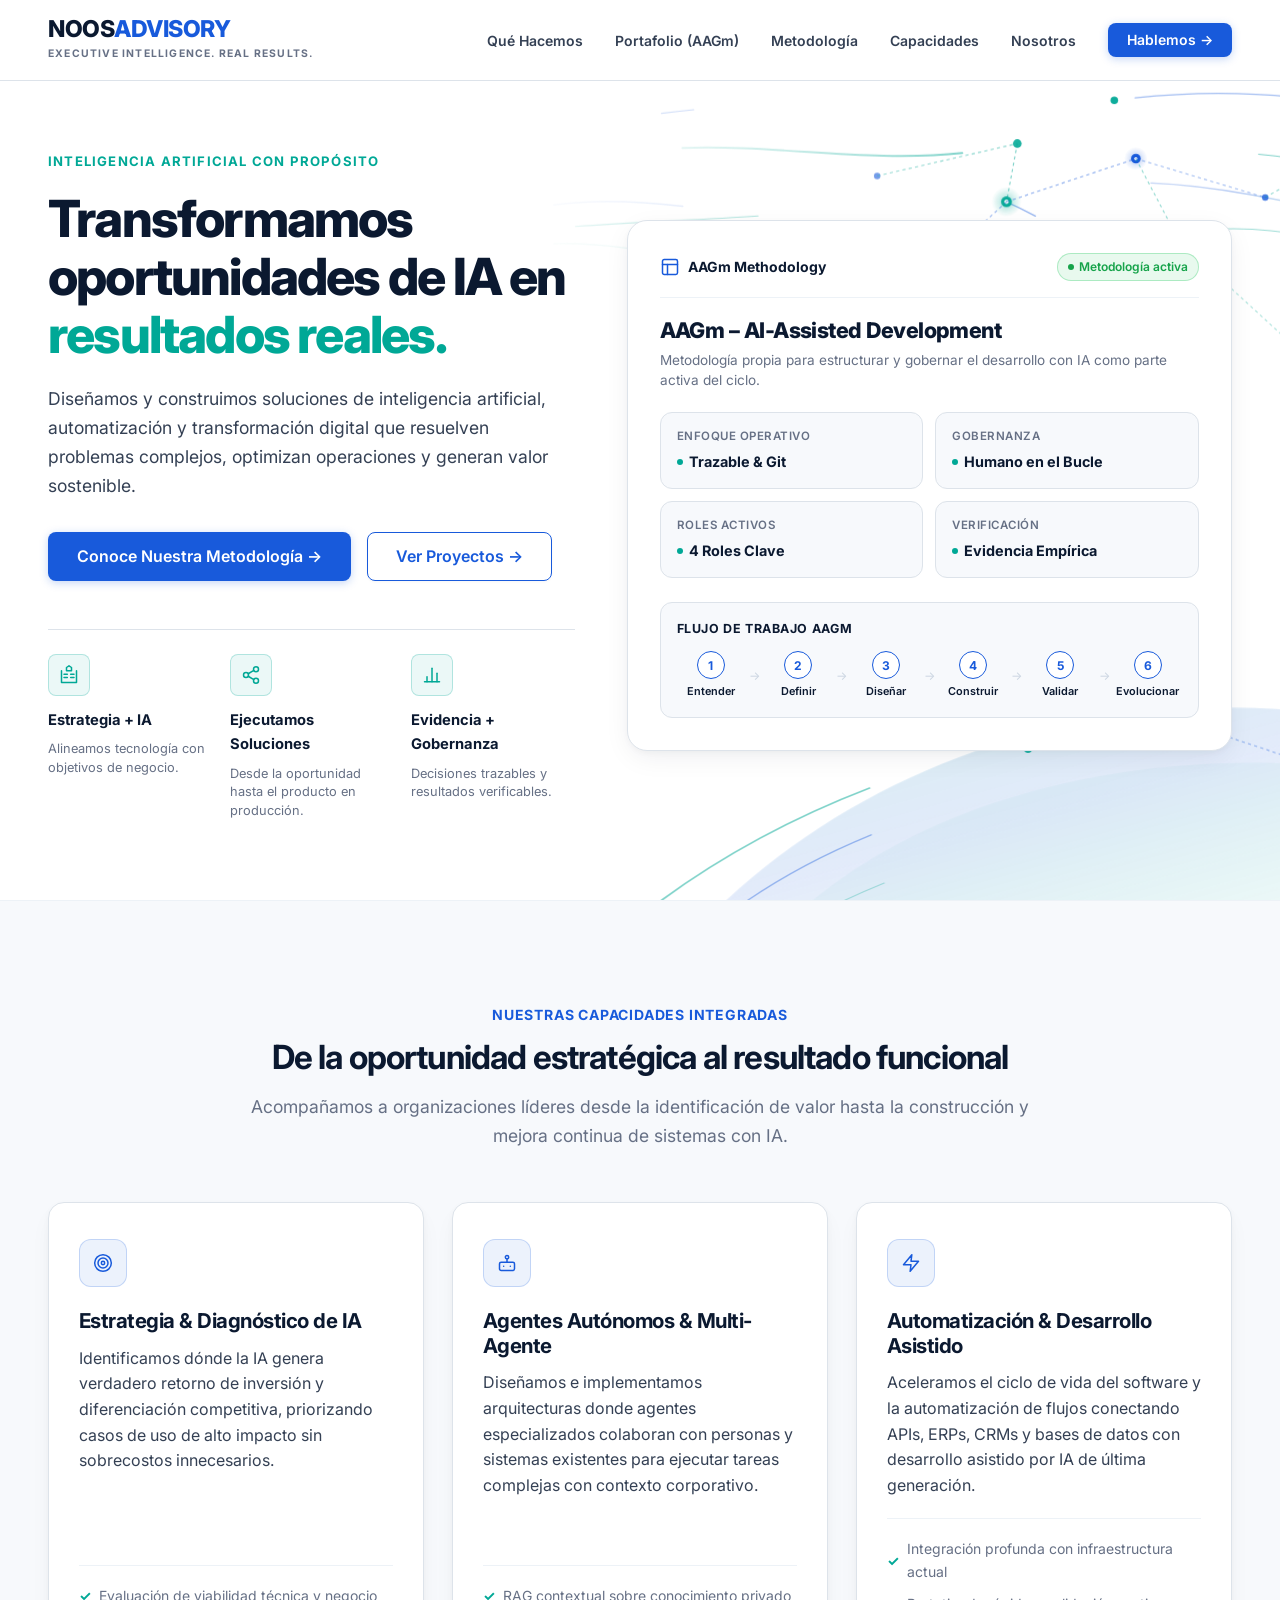
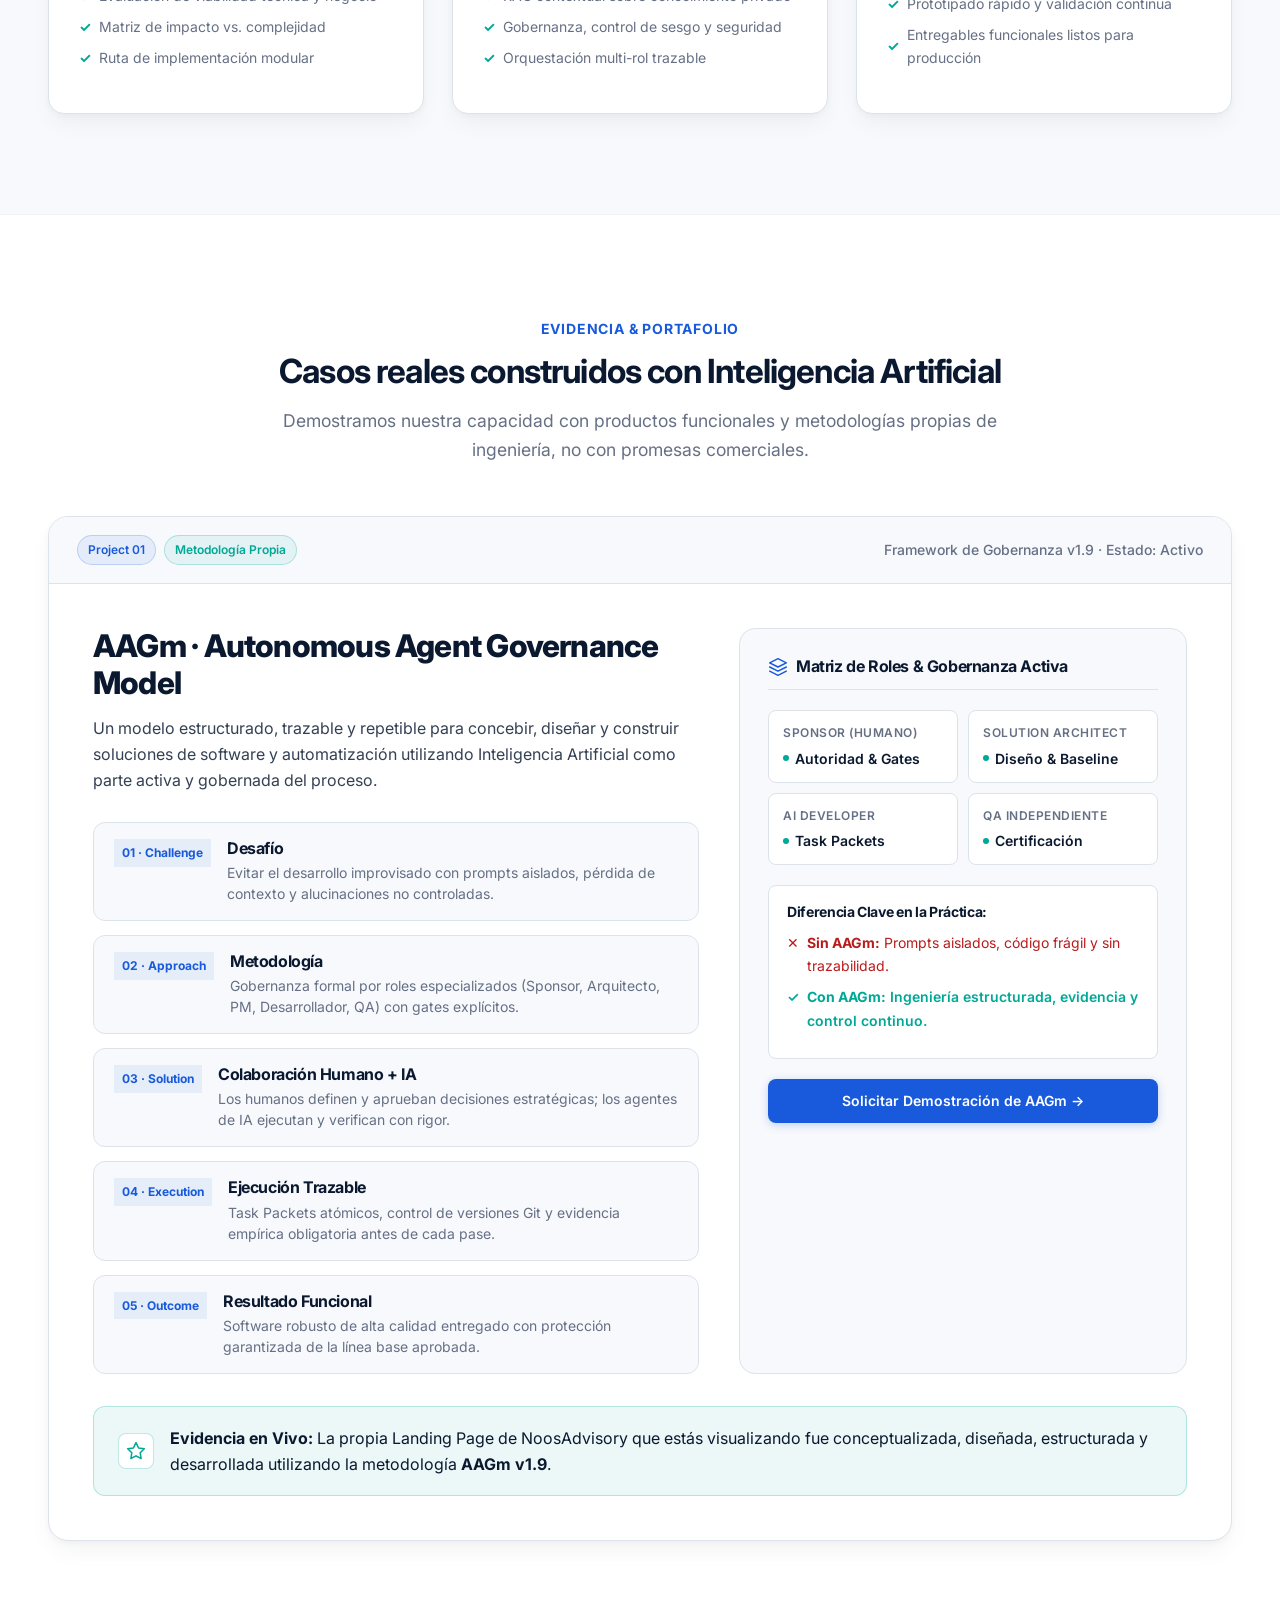
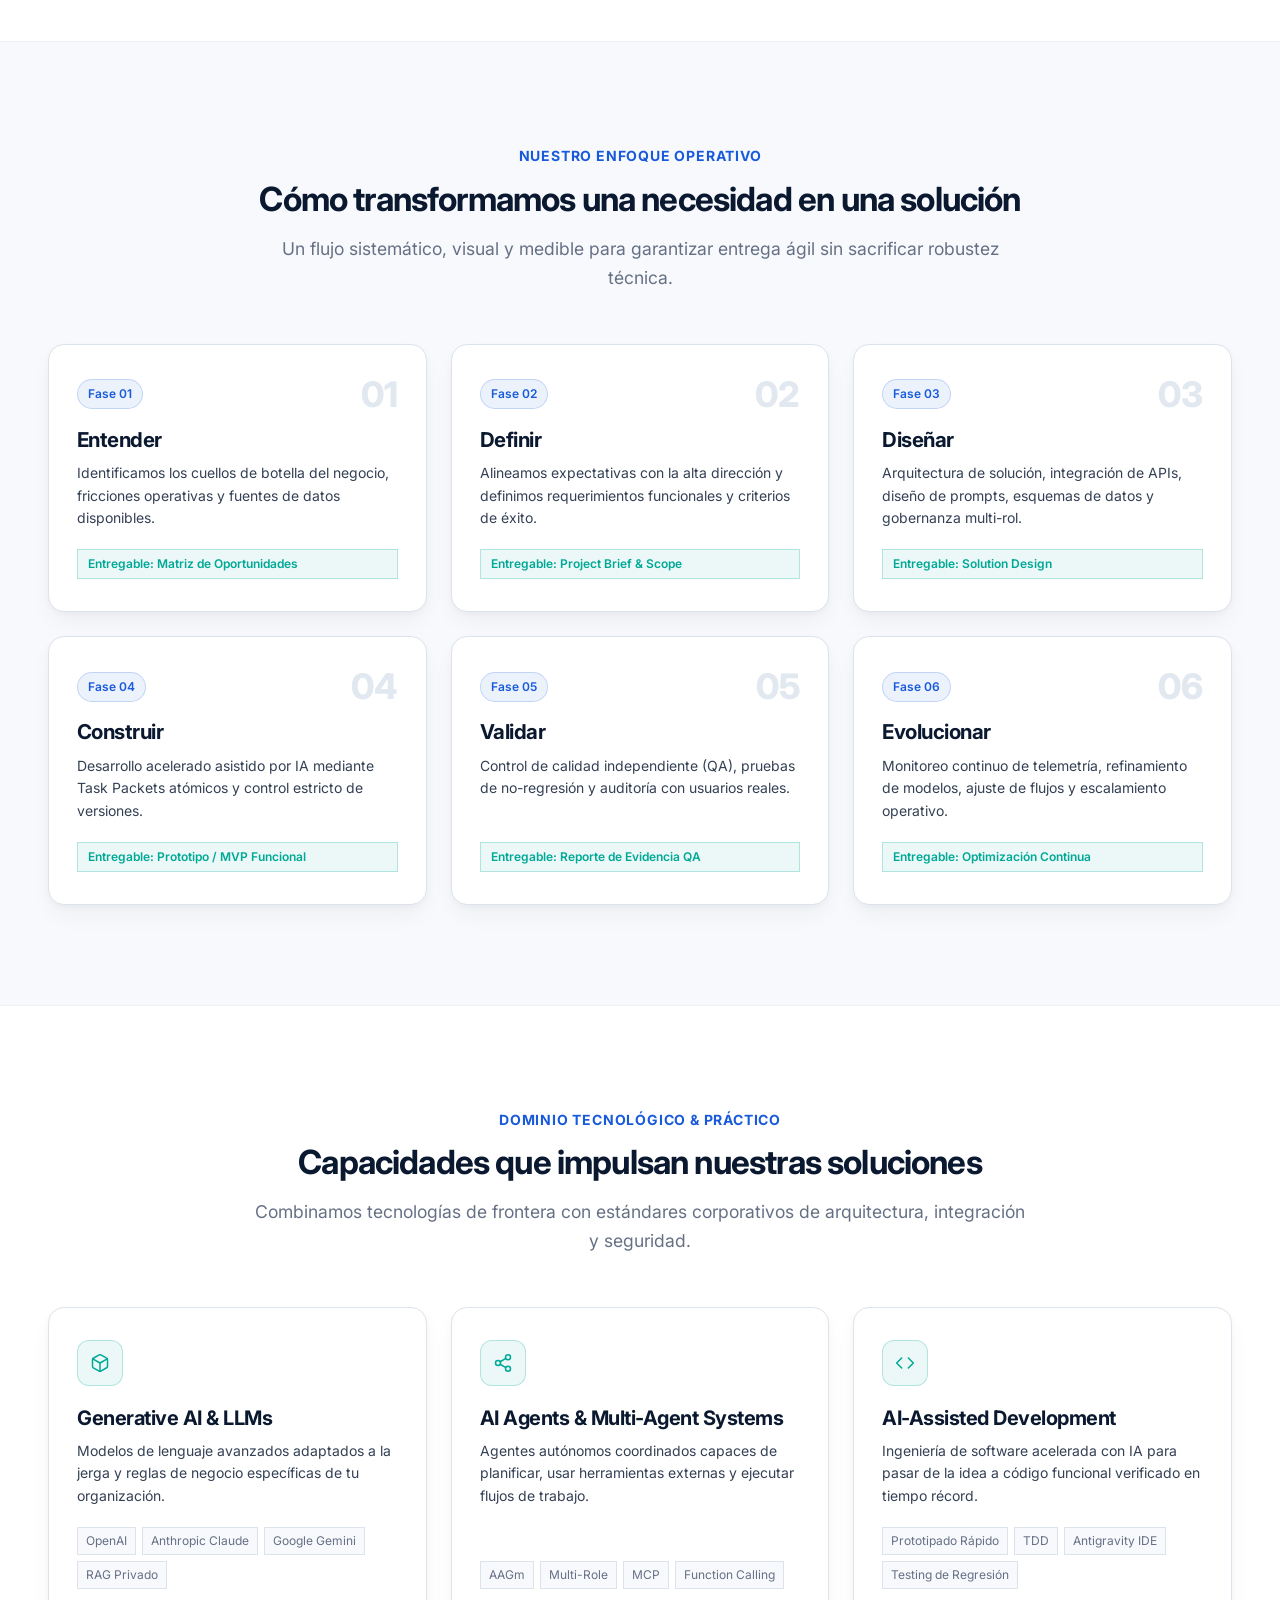
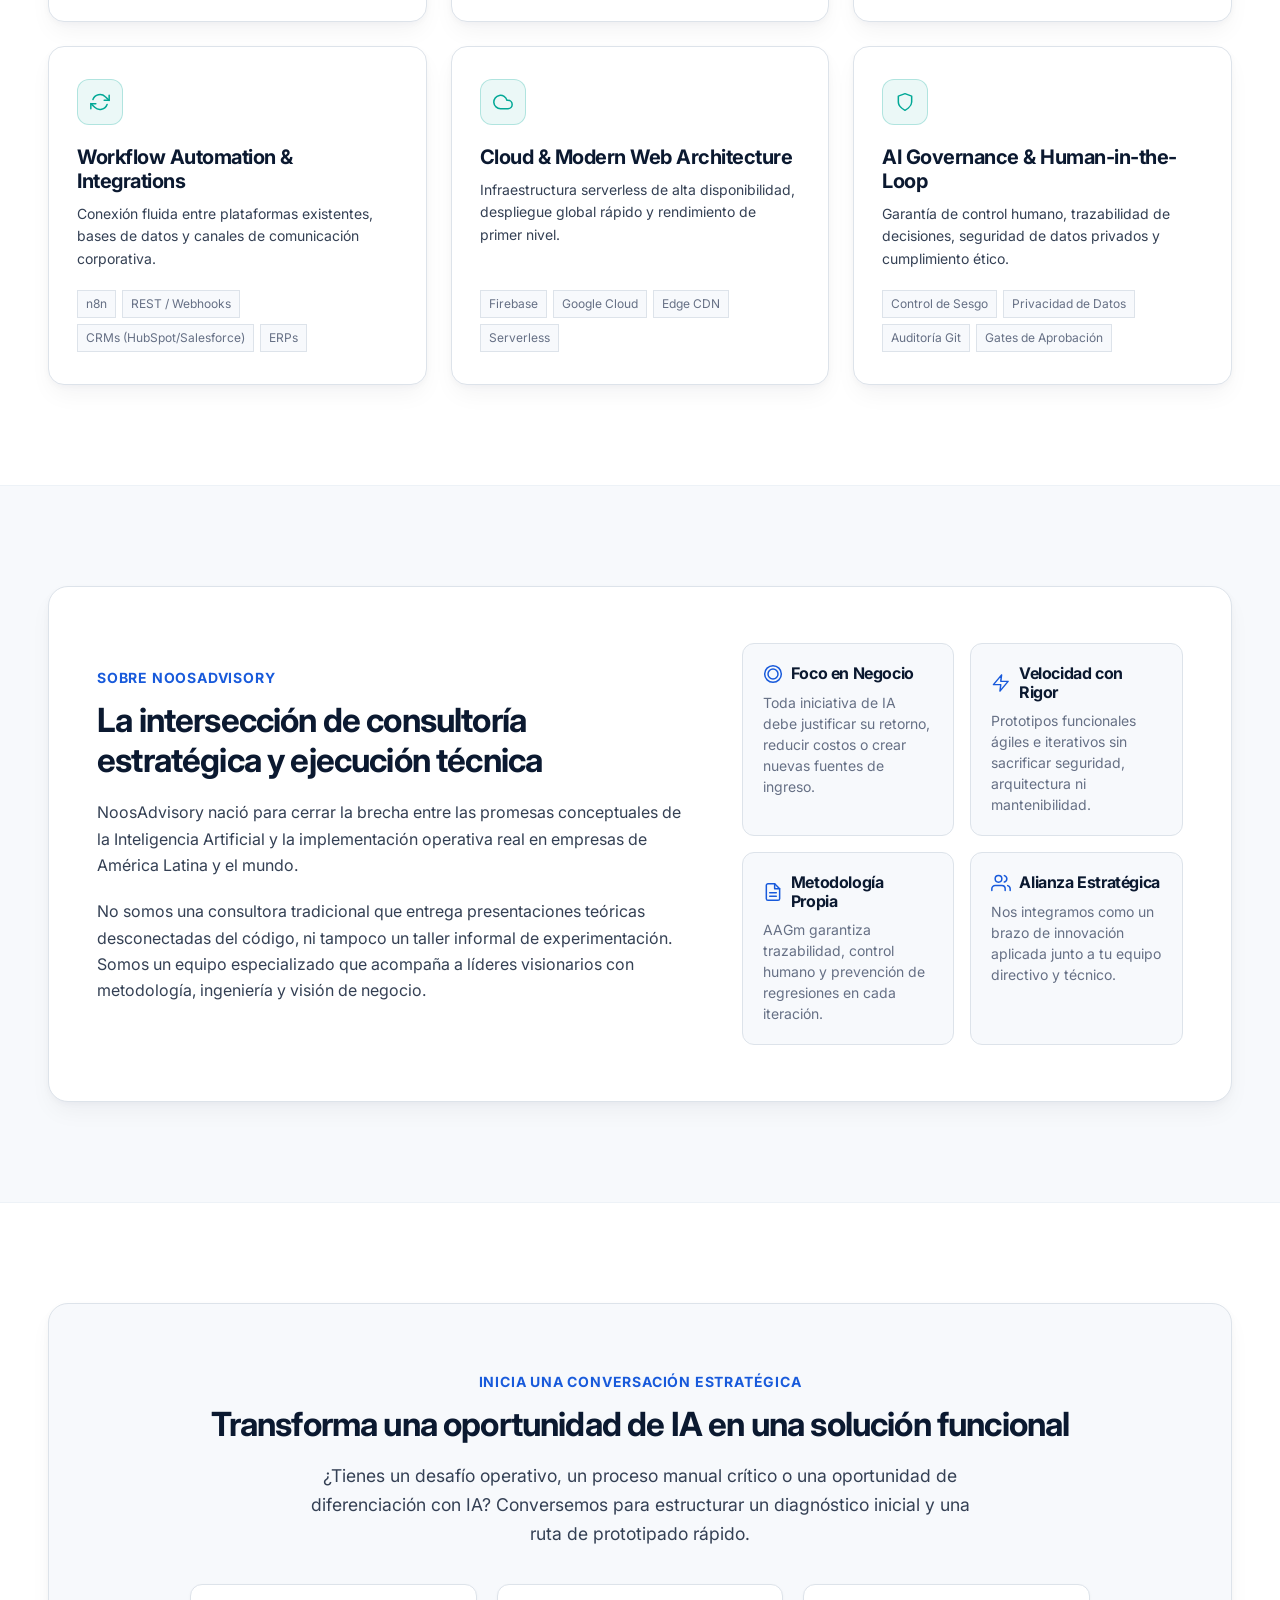
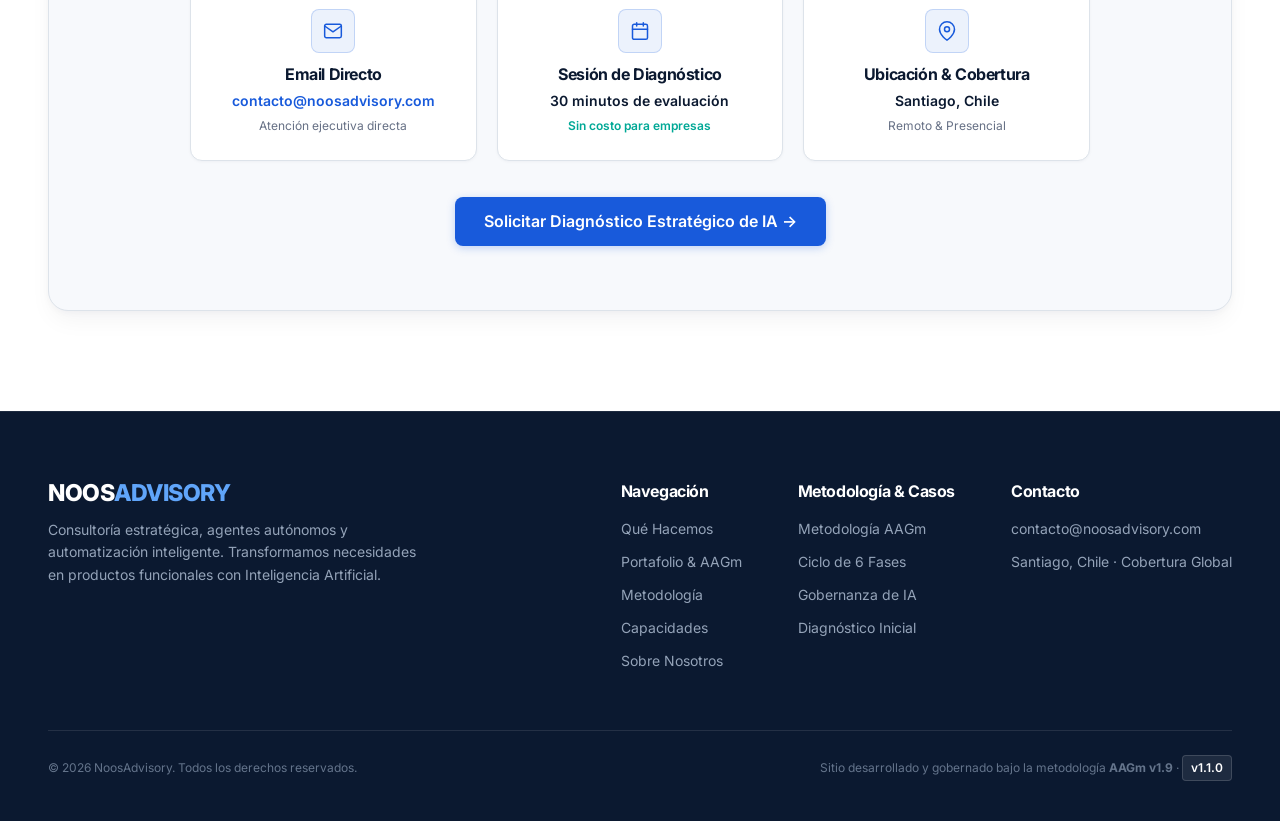
==== commit 8991c3d5: "feat(hero): add dynamic ambient network motion, data flow pulses, and breathing nodes (v1.1.0)" ====
--- a/public/index.html
+++ b/public/index.html
@@ -18,7 +18,7 @@
   <link rel="preconnect" href="https://fonts.gstatic.com" crossorigin>
   <link href="https://fonts.googleapis.com/css2?family=Inter:wght@400;500;600;700;800&display=swap" rel="stylesheet">
   
-  <link rel="stylesheet" href="css/style.css?v=1.3">
+  <link rel="stylesheet" href="css/style.css?v=1.4">
 
   <!-- Structured Data: Schema.org (SEO & AI Discoverability) -->
   <script type="application/ld+json">
@@ -128,91 +128,91 @@
         </defs>
 
         <!-- Bottom-Right Wave / Gradient Fluid Mass (matches PNG bottom right) -->
-        <path d="M 800 760 C 940 630, 1140 565, 1340 585 C 1400 592, 1430 600, 1440 605 L 1440 760 Z" fill="url(#hero-bottom-wave-grad)" />
-        <path d="M 880 760 C 990 670, 1160 620, 1360 635 L 1440 655 L 1440 760 Z" fill="#00A896" fill-opacity="0.04" />
+        <path class="net-ambient-wave" d="M 800 760 C 940 630, 1140 565, 1340 585 C 1400 592, 1430 600, 1440 605 L 1440 760 Z" fill="url(#hero-bottom-wave-grad)" />
+        <path class="net-ambient-wave" d="M 880 760 C 990 670, 1160 620, 1360 635 L 1440 655 L 1440 760 Z" fill="#00A896" fill-opacity="0.04" />
 
         <!-- Bottom-Right Flowing Network Curves -->
-        <path d="M 740 760 C 870 665, 1070 585, 1310 595 C 1375 598, 1415 605, 1440 612" stroke="#00A896" stroke-width="1.6" stroke-opacity="0.5" stroke-linecap="round"/>
-        <path d="M 820 760 C 930 685, 1110 625, 1350 635 C 1395 638, 1425 645, 1440 650" stroke="#185ADB" stroke-width="1.25" stroke-opacity="0.4" stroke-linecap="round"/>
-        <path d="M 910 760 C 1030 705, 1180 665, 1400 675 C 1420 676, 1432 680, 1440 685" stroke="#00A896" stroke-width="1" stroke-opacity="0.3" stroke-linecap="round"/>
+        <path class="net-flow-curve net-flow-b1" d="M 740 760 C 870 665, 1070 585, 1310 595 C 1375 598, 1415 605, 1440 612" stroke="#00A896" stroke-width="1.6" stroke-opacity="0.5" stroke-linecap="round"/>
+        <path class="net-flow-curve net-flow-b2" d="M 820 760 C 930 685, 1110 625, 1350 635 C 1395 638, 1425 645, 1440 650" stroke="#185ADB" stroke-width="1.25" stroke-opacity="0.4" stroke-linecap="round"/>
+        <path class="net-flow-curve net-flow-b3" d="M 910 760 C 1030 705, 1180 665, 1400 675 C 1420 676, 1432 680, 1440 685" stroke="#00A896" stroke-width="1" stroke-opacity="0.3" stroke-linecap="round"/>
         
         <!-- Bottom-Right Nodes -->
-        <circle cx="1080" cy="620" r="3.5" fill="#00A896" fill-opacity="0.85"/>
-        <circle cx="1210" cy="590" r="10" fill="url(#node-blue-halo)"/>
-        <circle cx="1210" cy="590" r="4.5" fill="#185ADB" fill-opacity="0.9"/>
-        <circle cx="1330" cy="630" r="3" fill="#00A896" fill-opacity="0.8"/>
-        <line x1="1080" y1="620" x2="1210" y2="590" stroke="#00A896" stroke-width="1" stroke-dasharray="3 3" stroke-opacity="0.45"/>
-        <line x1="1210" y1="590" x2="1330" y2="630" stroke="#185ADB" stroke-width="1" stroke-dasharray="3 3" stroke-opacity="0.4"/>
+        <circle class="net-node net-node-sparkle-1" cx="1080" cy="620" r="3.5" fill="#00A896" fill-opacity="0.85"/>
+        <circle class="net-halo net-halo-blue net-halo-pulse-b" cx="1210" cy="590" r="10" fill="url(#node-blue-halo)"/>
+        <circle class="net-node net-node-primary" cx="1210" cy="590" r="4.5" fill="#185ADB" fill-opacity="0.9"/>
+        <circle class="net-node net-node-sparkle-2" cx="1330" cy="630" r="3" fill="#00A896" fill-opacity="0.8"/>
+        <line class="net-constellation-link net-link-1" x1="1080" y1="620" x2="1210" y2="590" stroke="#00A896" stroke-width="1" stroke-dasharray="3 3" stroke-opacity="0.45"/>
+        <line class="net-constellation-link net-link-2" x1="1210" y1="590" x2="1330" y2="630" stroke="#185ADB" stroke-width="1" stroke-dasharray="3 3" stroke-opacity="0.4"/>
 
         <!-- Upper-Right Network with Mask (Concentrated from Center to Right, 100% Clean H1 Area) -->
         <g mask="url(#hero-net-fade-mask)">
           <!-- Line 1: Upper dominant teal ribbon -->
-          <path d="M 680 72 C 810 42, 940 90, 1070 58 C 1190 30, 1310 48, 1440 76" stroke="url(#net-teal-bright)" stroke-width="1.8" stroke-opacity="0.75" stroke-linecap="round"/>
+          <path class="net-flow-curve net-flow-u1" d="M 680 72 C 810 42, 940 90, 1070 58 C 1190 30, 1310 48, 1440 76" stroke="url(#net-teal-bright)" stroke-width="1.8" stroke-opacity="0.75" stroke-linecap="round"/>
           
           <!-- Line 2: Intertwining Blue curve -->
-          <path d="M 640 115 C 780 95, 900 170, 1060 112 C 1180 72, 1300 108, 1440 138" stroke="url(#net-blue-fade)" stroke-width="1.4" stroke-opacity="0.6" stroke-linecap="round"/>
+          <path class="net-flow-curve net-flow-u2" d="M 640 115 C 780 95, 900 170, 1060 112 C 1180 72, 1300 108, 1440 138" stroke="url(#net-blue-fade)" stroke-width="1.4" stroke-opacity="0.6" stroke-linecap="round"/>
           
           <!-- Line 3: Sweeping curve dipping near card top -->
-          <path d="M 620 152 C 760 140, 860 220, 1010 158 C 1150 108, 1280 158, 1440 192" stroke="url(#net-teal-fade)" stroke-width="1.3" stroke-opacity="0.55" stroke-linecap="round"/>
+          <path class="net-flow-curve net-flow-u3" d="M 620 152 C 760 140, 860 220, 1010 158 C 1150 108, 1280 158, 1440 192" stroke="url(#net-teal-fade)" stroke-width="1.3" stroke-opacity="0.55" stroke-linecap="round"/>
           
           <!-- Line 4: High arc going to upper right edge -->
-          <path d="M 740 30 C 870 12, 1010 38, 1160 18 C 1280 2, 1370 18, 1440 36" stroke="#185ADB" stroke-width="1.1" stroke-opacity="0.4" stroke-linecap="round"/>
+          <path class="net-flow-curve net-flow-u4" d="M 740 30 C 870 12, 1010 38, 1160 18 C 1280 2, 1370 18, 1440 36" stroke="#185ADB" stroke-width="1.1" stroke-opacity="0.4" stroke-linecap="round"/>
           
           <!-- Line 5: Delicate inner contour curve -->
-          <path d="M 660 135 C 790 125, 930 130, 1080 82 C 1210 46, 1340 72, 1440 92" stroke="#00A896" stroke-width="1" stroke-opacity="0.5" stroke-linecap="round"/>
+          <path class="net-flow-curve net-flow-u5" d="M 660 135 C 790 125, 930 130, 1080 82 C 1210 46, 1340 72, 1440 92" stroke="#00A896" stroke-width="1" stroke-opacity="0.5" stroke-linecap="round"/>
           
           <!-- Line 6: Branching curve heading down right flank -->
-          <path d="M 1060 112 C 1140 148, 1220 218, 1340 258 C 1390 272, 1420 278, 1440 282" stroke="#185ADB" stroke-width="1.25" stroke-opacity="0.45" stroke-linecap="round"/>
+          <path class="net-flow-curve net-flow-u6" d="M 1060 112 C 1140 148, 1220 218, 1340 258 C 1390 272, 1420 278, 1440 282" stroke="#185ADB" stroke-width="1.25" stroke-opacity="0.45" stroke-linecap="round"/>
           
           <!-- Line 7: Lower branching curve behind card right shoulder -->
-          <path d="M 1010 158 C 1100 208, 1180 278, 1300 318 C 1360 338, 1410 342, 1440 348" stroke="#00A896" stroke-width="1.1" stroke-opacity="0.38" stroke-linecap="round"/>
+          <path class="net-flow-curve net-flow-u7" d="M 1010 158 C 1100 208, 1180 278, 1300 318 C 1360 338, 1410 342, 1440 348" stroke="#00A896" stroke-width="1.1" stroke-opacity="0.38" stroke-linecap="round"/>
           
           <!-- Line 8: Cross connecting diagonal arc -->
-          <path d="M 880 78 C 970 114, 1070 178, 1190 148 C 1300 118, 1380 158, 1440 168" stroke="#00A896" stroke-width="0.95" stroke-opacity="0.4" stroke-linecap="round"/>
+          <path class="net-flow-curve net-flow-u8" d="M 880 78 C 970 114, 1070 178, 1190 148 C 1300 118, 1380 158, 1440 168" stroke="#00A896" stroke-width="0.95" stroke-opacity="0.4" stroke-linecap="round"/>
 
           <!-- Upper-Right Network Nodes (Matching PNG Exact Placement & Visual Hierarchy) -->
           <!-- Node A: Large Featured Teal Node with Halo (Key Focal Node in PNG) -->
-          <circle cx="1060" cy="112" r="14" fill="url(#node-teal-halo)"/>
-          <circle cx="1060" cy="112" r="5" fill="#00A896"/>
-          <circle cx="1060" cy="112" r="2" fill="#FFFFFF"/>
+          <circle class="net-halo net-halo-teal net-halo-pulse-1" cx="1060" cy="112" r="14" fill="url(#node-teal-halo)"/>
+          <circle class="net-node net-node-primary" cx="1060" cy="112" r="5" fill="#00A896"/>
+          <circle class="net-node-center" cx="1060" cy="112" r="2" fill="#FFFFFF"/>
 
           <!-- Node B: Featured Blue Node (Upper Right) -->
-          <circle cx="1180" cy="72" r="11" fill="url(#node-blue-halo)"/>
-          <circle cx="1180" cy="72" r="4.5" fill="#185ADB"/>
-          <circle cx="1180" cy="72" r="1.5" fill="#FFFFFF"/>
+          <circle class="net-halo net-halo-blue net-halo-pulse-2" cx="1180" cy="72" r="11" fill="url(#node-blue-halo)"/>
+          <circle class="net-node net-node-primary" cx="1180" cy="72" r="4.5" fill="#185ADB"/>
+          <circle class="net-node-center" cx="1180" cy="72" r="1.5" fill="#FFFFFF"/>
 
           <!-- Node C: Teal Node on High Arc -->
-          <circle cx="1160" cy="18" r="3.5" fill="#00A896" fill-opacity="0.95"/>
+          <circle class="net-node net-node-sparkle-3" cx="1160" cy="18" r="3.5" fill="#00A896" fill-opacity="0.95"/>
 
           <!-- Node D: Mid-range Teal Node -->
-          <circle cx="1070" cy="58" r="4" fill="#00A896" fill-opacity="0.9"/>
+          <circle class="net-node net-node-sparkle-4" cx="1070" cy="58" r="4" fill="#00A896" fill-opacity="0.9"/>
 
           <!-- Node E: Lower Flank Blue Node -->
-          <circle cx="1010" cy="158" r="9" fill="url(#node-blue-halo)"/>
-          <circle cx="1010" cy="158" r="4" fill="#185ADB" fill-opacity="0.85"/>
+          <circle class="net-halo net-halo-blue net-halo-pulse-3" cx="1010" cy="158" r="9" fill="url(#node-blue-halo)"/>
+          <circle class="net-node" cx="1010" cy="158" r="4" fill="#185ADB" fill-opacity="0.85"/>
 
           <!-- Node F: Branching Node on Right -->
-          <circle cx="1220" cy="148" r="3.5" fill="#00A896" fill-opacity="0.9"/>
+          <circle class="net-node net-node-sparkle-5" cx="1220" cy="148" r="3.5" fill="#00A896" fill-opacity="0.9"/>
 
           <!-- Node G: Right Flank Node -->
-          <circle cx="1300" cy="108" r="3" fill="#185ADB" fill-opacity="0.8"/>
+          <circle class="net-node net-node-sparkle-6" cx="1300" cy="108" r="3" fill="#185ADB" fill-opacity="0.8"/>
 
           <!-- Node H: Far Right Upper Node -->
-          <circle cx="1380" cy="62" r="3.5" fill="#00A896" fill-opacity="0.85"/>
+          <circle class="net-node net-node-sparkle-7" cx="1380" cy="62" r="3.5" fill="#00A896" fill-opacity="0.85"/>
 
           <!-- Node I: Diagonal Crossing Node -->
-          <circle cx="940" cy="88" r="3" fill="#185ADB" fill-opacity="0.75"/>
+          <circle class="net-node net-node-sparkle-1" cx="940" cy="88" r="3" fill="#185ADB" fill-opacity="0.75"/>
 
           <!-- Node J: Lower Right Arc Node -->
-          <circle cx="1340" cy="258" r="3.5" fill="#00A896" fill-opacity="0.8"/>
+          <circle class="net-node net-node-sparkle-2" cx="1340" cy="258" r="3.5" fill="#00A896" fill-opacity="0.8"/>
 
           <!-- Secondary Constellation Dashed Links Between Nodes -->
-          <line x1="940" y1="88" x2="1070" y2="58" stroke="#00A896" stroke-width="1" stroke-dasharray="3 3" stroke-opacity="0.5"/>
-          <line x1="1070" y1="58" x2="1060" y2="112" stroke="#00A896" stroke-width="1" stroke-dasharray="3 3" stroke-opacity="0.55"/>
-          <line x1="1060" y1="112" x2="1180" y2="72" stroke="#185ADB" stroke-width="1" stroke-dasharray="3 3" stroke-opacity="0.5"/>
-          <line x1="1180" y1="72" x2="1220" y2="148" stroke="#00A896" stroke-width="1" stroke-dasharray="3 3" stroke-opacity="0.45"/>
-          <line x1="1060" y1="112" x2="1010" y2="158" stroke="#185ADB" stroke-width="1" stroke-dasharray="3 3" stroke-opacity="0.45"/>
-          <line x1="1180" y1="72" x2="1300" y2="108" stroke="#185ADB" stroke-width="1" stroke-dasharray="3 3" stroke-opacity="0.4"/>
+          <line class="net-constellation-link net-link-1" x1="940" y1="88" x2="1070" y2="58" stroke="#00A896" stroke-width="1" stroke-dasharray="3 3" stroke-opacity="0.5"/>
+          <line class="net-constellation-link net-link-2" x1="1070" y1="58" x2="1060" y2="112" stroke="#00A896" stroke-width="1" stroke-dasharray="3 3" stroke-opacity="0.55"/>
+          <line class="net-constellation-link net-link-3" x1="1060" y1="112" x2="1180" y2="72" stroke="#185ADB" stroke-width="1" stroke-dasharray="3 3" stroke-opacity="0.5"/>
+          <line class="net-constellation-link net-link-4" x1="1180" y1="72" x2="1220" y2="148" stroke="#00A896" stroke-width="1" stroke-dasharray="3 3" stroke-opacity="0.45"/>
+          <line class="net-constellation-link net-link-5" x1="1060" y1="112" x2="1010" y2="158" stroke="#185ADB" stroke-width="1" stroke-dasharray="3 3" stroke-opacity="0.45"/>
+          <line class="net-constellation-link net-link-6" x1="1180" y1="72" x2="1300" y2="108" stroke="#185ADB" stroke-width="1" stroke-dasharray="3 3" stroke-opacity="0.4"/>
           <line x1="1300" y1="108" x2="1380" y2="62" stroke="#00A896" stroke-width="1" stroke-dasharray="3 3" stroke-opacity="0.45"/>
           <line x1="1220" y1="148" x2="1340" y2="258" stroke="#00A896" stroke-width="1" stroke-dasharray="3 3" stroke-opacity="0.35"/>
         </g>
@@ -865,7 +865,7 @@
           © 2026 NoosAdvisory. Todos los derechos reservados.
         </div>
         <div>
-          Sitio desarrollado y gobernado bajo la metodología <strong>AAGm v1.9</strong> · <span style="display: inline-block; padding: 2px 8px; border-radius: 4px; background: rgba(255,255,255,0.08); border: 1px solid rgba(255,255,255,0.15); color: #FFFFFF; font-weight: 600; font-size: 0.75rem;">v1.0.0</span>
+          Sitio desarrollado y gobernado bajo la metodología <strong>AAGm v1.9</strong> · <span style="display: inline-block; padding: 2px 8px; border-radius: 4px; background: rgba(255,255,255,0.08); border: 1px solid rgba(255,255,255,0.15); color: #FFFFFF; font-weight: 600; font-size: 0.75rem;">v1.1.0</span>
         </div>
       </div>
     </div>
--- a/public/css/style.css
+++ b/public/css/style.css
@@ -328,6 +328,206 @@
   display: block !important;
 }
 
+/* 1. Flowing Data Stream Lines */
+.net-flow-curve {
+  stroke-dasharray: 220 480;
+  stroke-dashoffset: 700;
+  will-change: stroke-dashoffset;
+}
+
+.net-flow-u1 {
+  stroke-dasharray: 260 520;
+  animation: netFlowForward 13s cubic-bezier(0.4, 0, 0.2, 1) infinite;
+}
+
+.net-flow-u2 {
+  stroke-dasharray: 190 440;
+  animation: netFlowForward 15s cubic-bezier(0.4, 0, 0.2, 1) infinite;
+  animation-delay: -3.5s;
+}
+
+.net-flow-u3 {
+  stroke-dasharray: 230 490;
+  animation: netFlowForward 17s cubic-bezier(0.4, 0, 0.2, 1) infinite;
+  animation-delay: -7s;
+}
+
+.net-flow-u4 {
+  stroke-dasharray: 160 410;
+  animation: netFlowForward 12s cubic-bezier(0.4, 0, 0.2, 1) infinite;
+  animation-delay: -2s;
+}
+
+.net-flow-u5 {
+  stroke-dasharray: 200 470;
+  animation: netFlowForward 16s cubic-bezier(0.4, 0, 0.2, 1) infinite;
+  animation-delay: -5s;
+}
+
+.net-flow-u6 {
+  stroke-dasharray: 170 390;
+  animation: netFlowForward 11s cubic-bezier(0.4, 0, 0.2, 1) infinite;
+  animation-delay: -4s;
+}
+
+.net-flow-u7 {
+  stroke-dasharray: 180 430;
+  animation: netFlowForward 14s cubic-bezier(0.4, 0, 0.2, 1) infinite;
+  animation-delay: -8.5s;
+}
+
+.net-flow-u8 {
+  stroke-dasharray: 150 380;
+  animation: netFlowForward 10s cubic-bezier(0.4, 0, 0.2, 1) infinite;
+  animation-delay: -1.5s;
+}
+
+/* Bottom Flow Curves */
+.net-flow-b1 {
+  stroke-dasharray: 230 460;
+  animation: netFlowForward 15s cubic-bezier(0.4, 0, 0.2, 1) infinite;
+  animation-delay: -4.5s;
+}
+
+.net-flow-b2 {
+  stroke-dasharray: 200 430;
+  animation: netFlowForward 13s cubic-bezier(0.4, 0, 0.2, 1) infinite;
+  animation-delay: -7.5s;
+}
+
+.net-flow-b3 {
+  stroke-dasharray: 170 400;
+  animation: netFlowForward 16s cubic-bezier(0.4, 0, 0.2, 1) infinite;
+  animation-delay: -2.5s;
+}
+
+@keyframes netFlowForward {
+  0% {
+    stroke-dashoffset: 740;
+    opacity: 0.3;
+  }
+  30% {
+    opacity: 0.85;
+  }
+  70% {
+    opacity: 0.95;
+  }
+  100% {
+    stroke-dashoffset: -740;
+    opacity: 0.3;
+  }
+}
+
+/* 2. Asynchronous Breathing Halos */
+.net-halo {
+  transform-box: fill-box;
+  transform-origin: center;
+  will-change: transform, opacity;
+}
+
+.net-halo-pulse-1 {
+  animation: haloBreath 4.5s ease-in-out infinite;
+}
+
+.net-halo-pulse-2 {
+  animation: haloBreath 5.2s ease-in-out infinite;
+  animation-delay: -1.8s;
+}
+
+.net-halo-pulse-3 {
+  animation: haloBreath 4.8s ease-in-out infinite;
+  animation-delay: -3.2s;
+}
+
+.net-halo-pulse-b {
+  animation: haloBreath 5.6s ease-in-out infinite;
+  animation-delay: -2.4s;
+}
+
+@keyframes haloBreath {
+  0%, 100% {
+    transform: scale(0.9);
+    opacity: 0.45;
+  }
+  50% {
+    transform: scale(1.4);
+    opacity: 0.95;
+  }
+}
+
+/* 3. Node Core Sparkle & Subtle Pulse */
+.net-node-primary {
+  transform-box: fill-box;
+  transform-origin: center;
+  animation: nodeCorePulse 4.5s ease-in-out infinite;
+}
+
+@keyframes nodeCorePulse {
+  0%, 100% {
+    transform: scale(1);
+    filter: drop-shadow(0 0 1px rgba(0, 168, 150, 0.3));
+  }
+  50% {
+    transform: scale(1.18);
+    filter: drop-shadow(0 0 6px rgba(0, 168, 150, 0.85));
+  }
+}
+
+.net-node-sparkle-1 { animation: nodeSparkle 3.8s ease-in-out infinite; }
+.net-node-sparkle-2 { animation: nodeSparkle 4.2s ease-in-out infinite; animation-delay: -1.2s; }
+.net-node-sparkle-3 { animation: nodeSparkle 3.5s ease-in-out infinite; animation-delay: -2.1s; }
+.net-node-sparkle-4 { animation: nodeSparkle 4.7s ease-in-out infinite; animation-delay: -0.8s; }
+.net-node-sparkle-5 { animation: nodeSparkle 3.9s ease-in-out infinite; animation-delay: -2.7s; }
+.net-node-sparkle-6 { animation: nodeSparkle 4.4s ease-in-out infinite; animation-delay: -1.9s; }
+.net-node-sparkle-7 { animation: nodeSparkle 4.1s ease-in-out infinite; animation-delay: -3.4s; }
+
+@keyframes nodeSparkle {
+  0%, 100% {
+    opacity: 0.65;
+    transform: scale(1);
+  }
+  50% {
+    opacity: 1;
+    transform: scale(1.22);
+  }
+}
+
+/* 4. Constellation Traveling Dashes */
+.net-constellation-link {
+  animation: dashTravel 6s linear infinite;
+  will-change: stroke-dashoffset;
+}
+
+.net-link-2 { animation-delay: -1.5s; }
+.net-link-3 { animation-delay: -3.0s; }
+.net-link-4 { animation-delay: -4.2s; }
+.net-link-5 { animation-delay: -2.0s; }
+.net-link-6 { animation-delay: -0.8s; }
+
+@keyframes dashTravel {
+  from {
+    stroke-dashoffset: 0;
+  }
+  to {
+    stroke-dashoffset: -36;
+  }
+}
+
+/* 5. Fluid Wave Subtle Gradient Shimmer */
+.net-ambient-wave {
+  animation: waveShimmer 9s ease-in-out infinite alternate;
+  will-change: opacity;
+}
+
+@keyframes waveShimmer {
+  0% {
+    opacity: 0.75;
+  }
+  100% {
+    opacity: 1;
+  }
+}
+
 .hero .container {
   position: relative;
   z-index: 1;
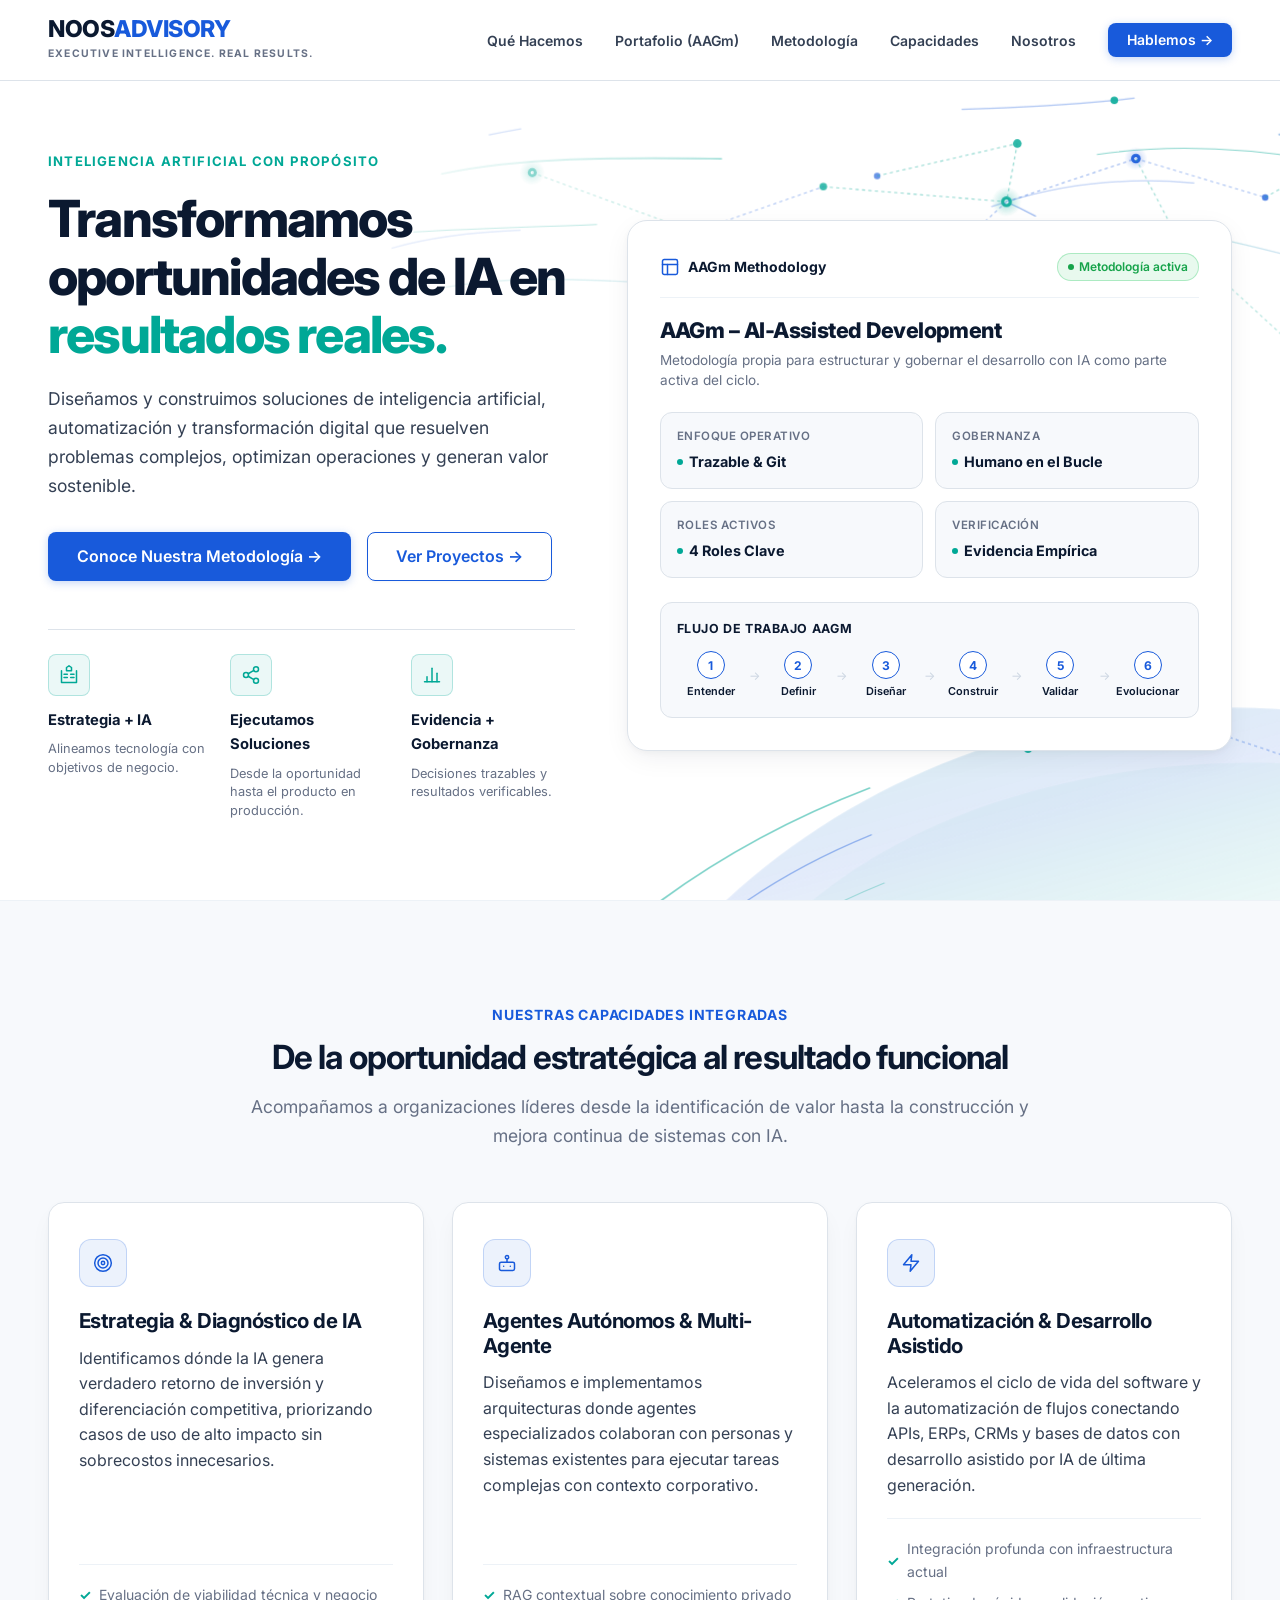
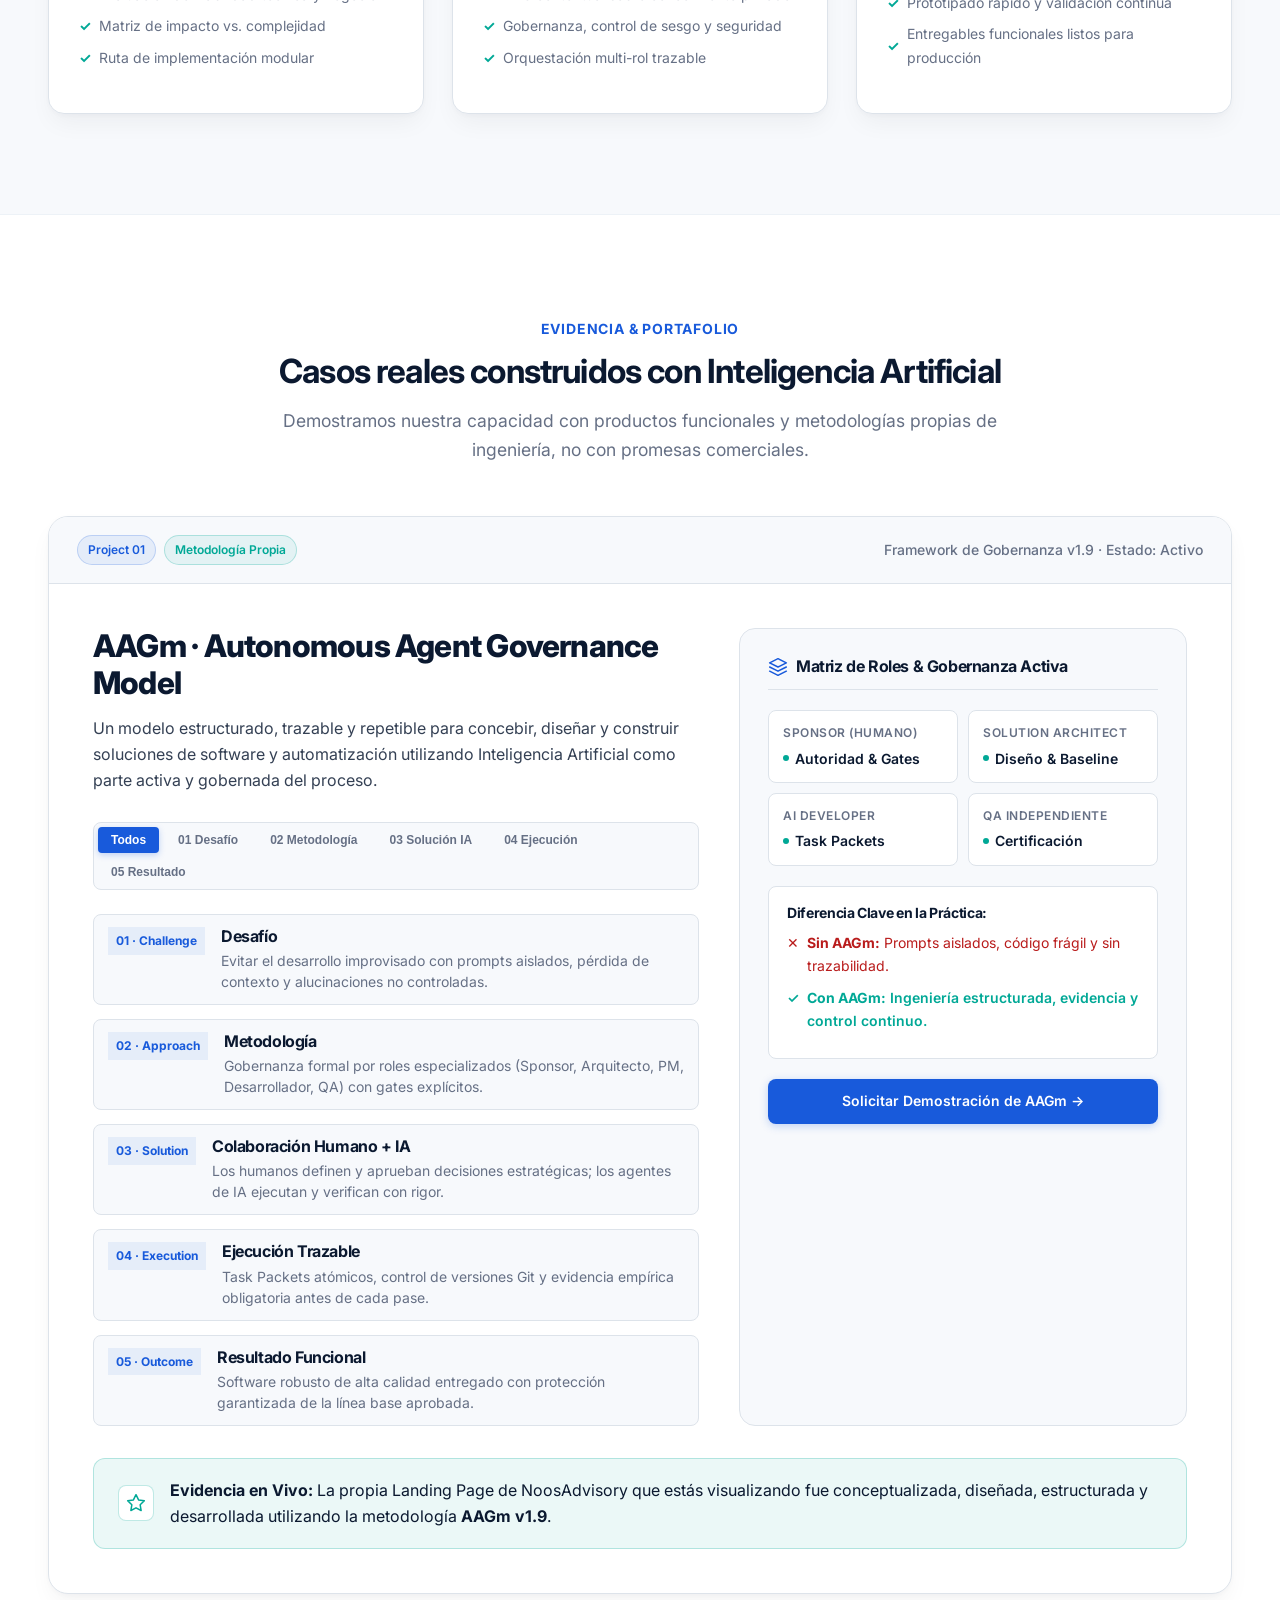
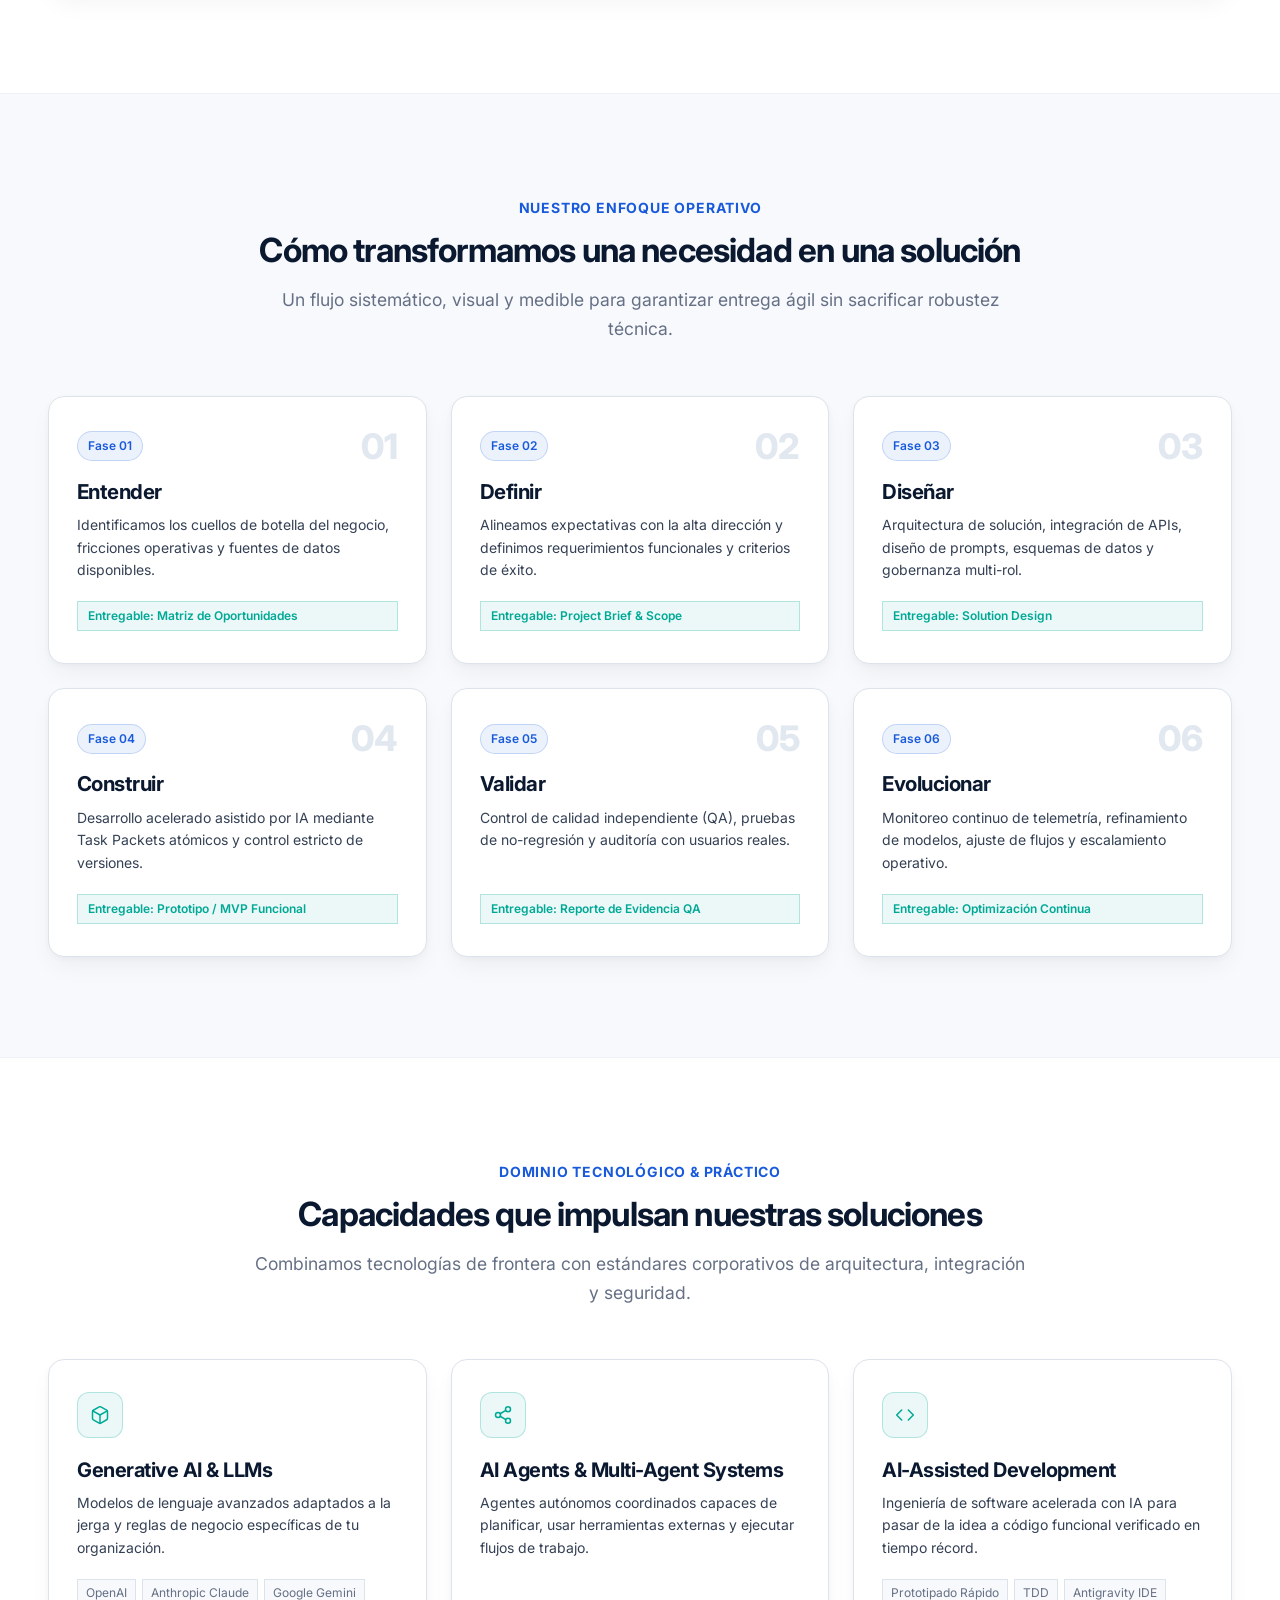
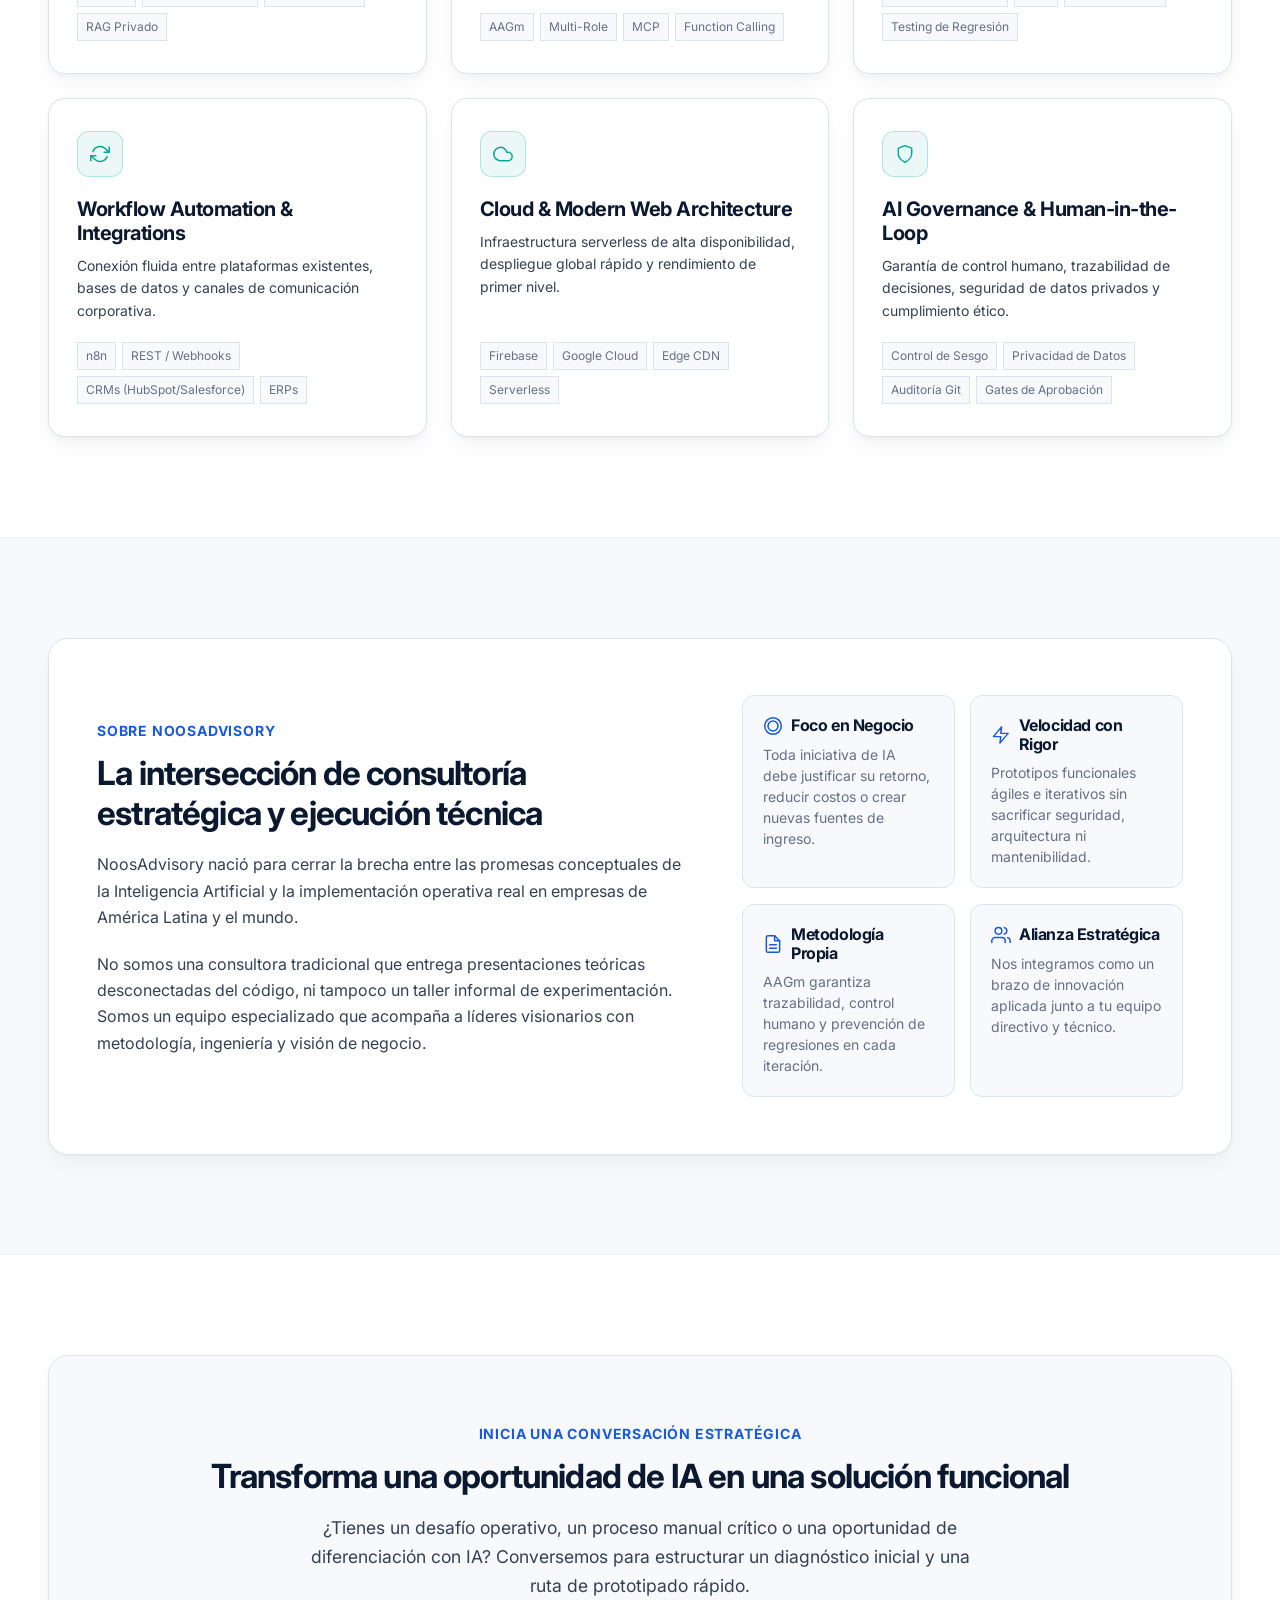
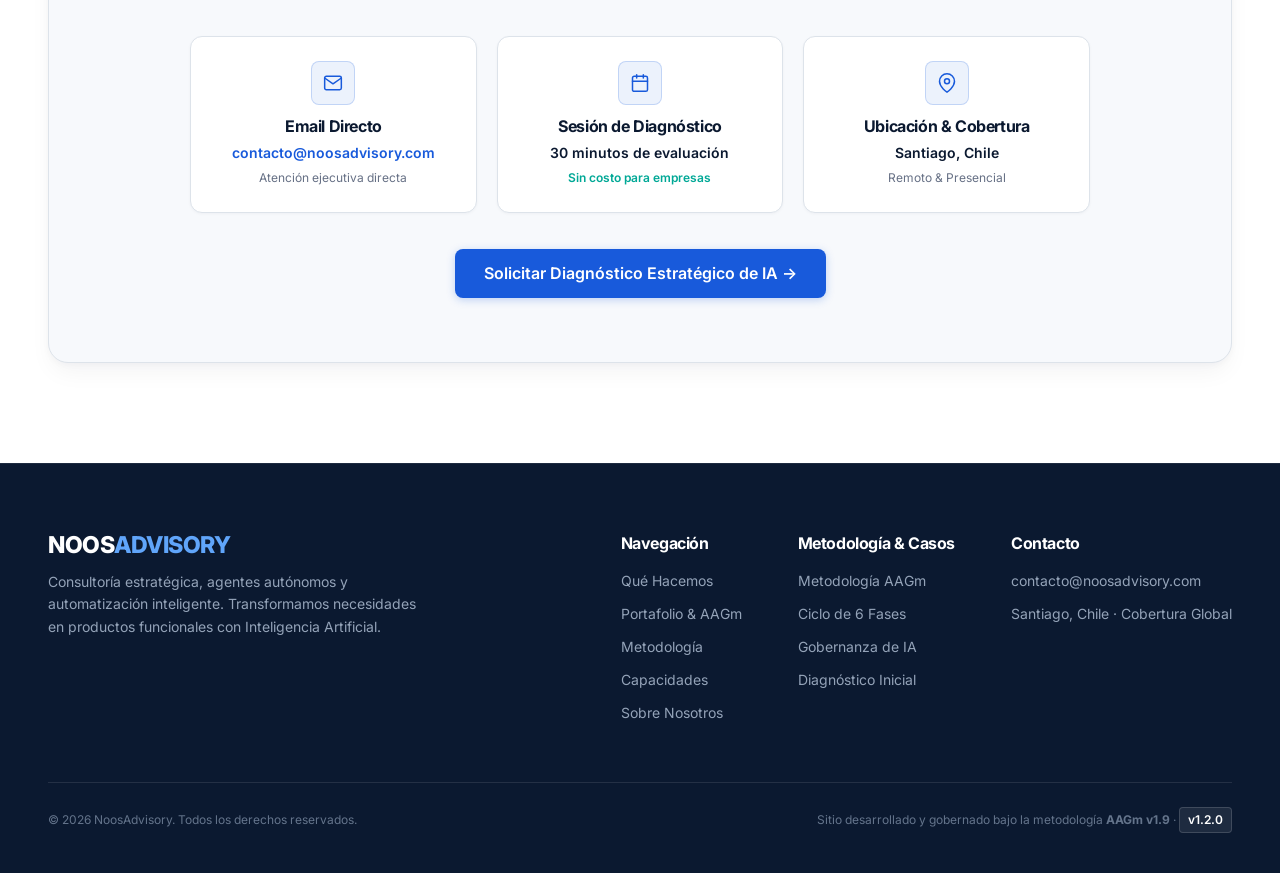
==== commit 6142a5c4: "feat(ux): expand hero ambient network to center and add minimalist interactive enhancements (v1.2.0)" ====
--- a/public/index.html
+++ b/public/index.html
@@ -18,7 +18,7 @@
   <link rel="preconnect" href="https://fonts.gstatic.com" crossorigin>
   <link href="https://fonts.googleapis.com/css2?family=Inter:wght@400;500;600;700;800&display=swap" rel="stylesheet">
   
-  <link rel="stylesheet" href="css/style.css?v=1.4">
+  <link rel="stylesheet" href="css/style.css?v=1.5">
 
   <!-- Structured Data: Schema.org (SEO & AI Discoverability) -->
   <script type="application/ld+json">
@@ -114,13 +114,13 @@
             <stop offset="100%" stop-color="#185ADB" stop-opacity="0" />
           </radialGradient>
           
-          <!-- Gradual Horizontal Opacity Mask: 100% Clean on Left (H1 Area), Ramps up smoothly towards AAGm Card on Right -->
+          <!-- Gradual Horizontal Opacity Mask: Clean on far left (H1 text), Smoothly active across center and right -->
           <mask id="hero-net-fade-mask">
             <linearGradient id="mask-grad" x1="0%" y1="0%" x2="100%" y2="0%">
               <stop offset="0%" stop-color="#000000" stop-opacity="1" />
-              <stop offset="42%" stop-color="#000000" stop-opacity="1" />
-              <stop offset="58%" stop-color="#FFFFFF" stop-opacity="0.65" />
-              <stop offset="75%" stop-color="#FFFFFF" stop-opacity="1" />
+              <stop offset="28%" stop-color="#000000" stop-opacity="1" />
+              <stop offset="42%" stop-color="#FFFFFF" stop-opacity="0.45" />
+              <stop offset="62%" stop-color="#FFFFFF" stop-opacity="0.85" />
               <stop offset="100%" stop-color="#FFFFFF" stop-opacity="1" />
             </linearGradient>
             <rect x="0" y="0" width="1440" height="760" fill="url(#mask-grad)" />
@@ -144,22 +144,22 @@
         <line class="net-constellation-link net-link-1" x1="1080" y1="620" x2="1210" y2="590" stroke="#00A896" stroke-width="1" stroke-dasharray="3 3" stroke-opacity="0.45"/>
         <line class="net-constellation-link net-link-2" x1="1210" y1="590" x2="1330" y2="630" stroke="#185ADB" stroke-width="1" stroke-dasharray="3 3" stroke-opacity="0.4"/>
 
-        <!-- Upper-Right Network with Mask (Concentrated from Center to Right, 100% Clean H1 Area) -->
+        <!-- Upper & Center Network with Mask (Fluid Expansion from Center to Right) -->
         <g mask="url(#hero-net-fade-mask)">
-          <!-- Line 1: Upper dominant teal ribbon -->
-          <path class="net-flow-curve net-flow-u1" d="M 680 72 C 810 42, 940 90, 1070 58 C 1190 30, 1310 48, 1440 76" stroke="url(#net-teal-bright)" stroke-width="1.8" stroke-opacity="0.75" stroke-linecap="round"/>
-          
-          <!-- Line 2: Intertwining Blue curve -->
-          <path class="net-flow-curve net-flow-u2" d="M 640 115 C 780 95, 900 170, 1060 112 C 1180 72, 1300 108, 1440 138" stroke="url(#net-blue-fade)" stroke-width="1.4" stroke-opacity="0.6" stroke-linecap="round"/>
-          
-          <!-- Line 3: Sweeping curve dipping near card top -->
-          <path class="net-flow-curve net-flow-u3" d="M 620 152 C 760 140, 860 220, 1010 158 C 1150 108, 1280 158, 1440 192" stroke="url(#net-teal-fade)" stroke-width="1.3" stroke-opacity="0.55" stroke-linecap="round"/>
-          
-          <!-- Line 4: High arc going to upper right edge -->
-          <path class="net-flow-curve net-flow-u4" d="M 740 30 C 870 12, 1010 38, 1160 18 C 1280 2, 1370 18, 1440 36" stroke="#185ADB" stroke-width="1.1" stroke-opacity="0.4" stroke-linecap="round"/>
-          
-          <!-- Line 5: Delicate inner contour curve -->
-          <path class="net-flow-curve net-flow-u5" d="M 660 135 C 790 125, 930 130, 1080 82 C 1210 46, 1340 72, 1440 92" stroke="#00A896" stroke-width="1" stroke-opacity="0.5" stroke-linecap="round"/>
+          <!-- Line 1: Upper dominant teal ribbon (extended from center x=460) -->
+          <path class="net-flow-curve net-flow-u1" d="M 460 110 C 620 40, 840 95, 1070 58 C 1210 25, 1330 48, 1440 76" stroke="url(#net-teal-bright)" stroke-width="1.8" stroke-opacity="0.75" stroke-linecap="round"/>
+          
+          <!-- Line 2: Intertwining Blue curve (extended from x=490) -->
+          <path class="net-flow-curve net-flow-u2" d="M 490 155 C 650 110, 870 175, 1060 112 C 1200 68, 1320 108, 1440 138" stroke="url(#net-blue-fade)" stroke-width="1.4" stroke-opacity="0.6" stroke-linecap="round"/>
+          
+          <!-- Line 3: Sweeping curve dipping near card top (extended from x=520) -->
+          <path class="net-flow-curve net-flow-u3" d="M 520 195 C 680 160, 830 225, 1010 158 C 1170 102, 1290 158, 1440 192" stroke="url(#net-teal-fade)" stroke-width="1.3" stroke-opacity="0.55" stroke-linecap="round"/>
+          
+          <!-- Line 4: High arc going to upper right edge (extended from x=580) -->
+          <path class="net-flow-curve net-flow-u4" d="M 580 50 C 740 15, 960 38, 1160 18 C 1290 2, 1380 18, 1440 36" stroke="#185ADB" stroke-width="1.1" stroke-opacity="0.4" stroke-linecap="round"/>
+          
+          <!-- Line 5: Delicate inner contour curve (extended from x=510) -->
+          <path class="net-flow-curve net-flow-u5" d="M 510 140 C 690 130, 900 135, 1080 82 C 1220 42, 1350 72, 1440 92" stroke="#00A896" stroke-width="1" stroke-opacity="0.5" stroke-linecap="round"/>
           
           <!-- Line 6: Branching curve heading down right flank -->
           <path class="net-flow-curve net-flow-u6" d="M 1060 112 C 1140 148, 1220 218, 1340 258 C 1390 272, 1420 278, 1440 282" stroke="#185ADB" stroke-width="1.25" stroke-opacity="0.45" stroke-linecap="round"/>
@@ -167,29 +167,43 @@
           <!-- Line 7: Lower branching curve behind card right shoulder -->
           <path class="net-flow-curve net-flow-u7" d="M 1010 158 C 1100 208, 1180 278, 1300 318 C 1360 338, 1410 342, 1440 348" stroke="#00A896" stroke-width="1.1" stroke-opacity="0.38" stroke-linecap="round"/>
           
-          <!-- Line 8: Cross connecting diagonal arc -->
-          <path class="net-flow-curve net-flow-u8" d="M 880 78 C 970 114, 1070 178, 1190 148 C 1300 118, 1380 158, 1440 168" stroke="#00A896" stroke-width="0.95" stroke-opacity="0.4" stroke-linecap="round"/>
+          <!-- Line 8: Cross connecting diagonal arc (extended across center) -->
+          <path class="net-flow-curve net-flow-u8" d="M 660 100 C 810 115, 980 180, 1190 148 C 1310 115, 1390 158, 1440 168" stroke="#00A896" stroke-width="0.95" stroke-opacity="0.4" stroke-linecap="round"/>
+
+          <!-- Center-Area Constellation Nodes (Expanding dynamic life into center) -->
+          <!-- Node Center 1: Mid-left Teal Node with Halo -->
+          <circle class="net-halo net-halo-teal net-halo-pulse-c1" cx="620" cy="85" r="12" fill="url(#node-teal-halo)"/>
+          <circle class="net-node net-node-primary net-float-1" cx="620" cy="85" r="4.2" fill="#00A896"/>
+          <circle class="net-node-center" cx="620" cy="85" r="1.5" fill="#FFFFFF"/>
+
+          <!-- Node Center 2: Mid-center Blue Node with Halo -->
+          <circle class="net-halo net-halo-blue net-halo-pulse-c2" cx="770" cy="140" r="11" fill="url(#node-blue-halo)"/>
+          <circle class="net-node net-node-primary net-float-2" cx="770" cy="140" r="4.2" fill="#185ADB"/>
+          <circle class="net-node-center" cx="770" cy="140" r="1.5" fill="#FFFFFF"/>
+
+          <!-- Node Center 3: Center-Right Sparkle Node -->
+          <circle class="net-node net-node-sparkle-3 net-float-3" cx="890" cy="98" r="3.5" fill="#00A896" fill-opacity="0.9"/>
 
           <!-- Upper-Right Network Nodes (Matching PNG Exact Placement & Visual Hierarchy) -->
           <!-- Node A: Large Featured Teal Node with Halo (Key Focal Node in PNG) -->
           <circle class="net-halo net-halo-teal net-halo-pulse-1" cx="1060" cy="112" r="14" fill="url(#node-teal-halo)"/>
-          <circle class="net-node net-node-primary" cx="1060" cy="112" r="5" fill="#00A896"/>
+          <circle class="net-node net-node-primary net-float-1" cx="1060" cy="112" r="5" fill="#00A896"/>
           <circle class="net-node-center" cx="1060" cy="112" r="2" fill="#FFFFFF"/>
 
           <!-- Node B: Featured Blue Node (Upper Right) -->
           <circle class="net-halo net-halo-blue net-halo-pulse-2" cx="1180" cy="72" r="11" fill="url(#node-blue-halo)"/>
-          <circle class="net-node net-node-primary" cx="1180" cy="72" r="4.5" fill="#185ADB"/>
+          <circle class="net-node net-node-primary net-float-2" cx="1180" cy="72" r="4.5" fill="#185ADB"/>
           <circle class="net-node-center" cx="1180" cy="72" r="1.5" fill="#FFFFFF"/>
 
           <!-- Node C: Teal Node on High Arc -->
-          <circle class="net-node net-node-sparkle-3" cx="1160" cy="18" r="3.5" fill="#00A896" fill-opacity="0.95"/>
+          <circle class="net-node net-node-sparkle-3 net-float-3" cx="1160" cy="18" r="3.5" fill="#00A896" fill-opacity="0.95"/>
 
           <!-- Node D: Mid-range Teal Node -->
           <circle class="net-node net-node-sparkle-4" cx="1070" cy="58" r="4" fill="#00A896" fill-opacity="0.9"/>
 
           <!-- Node E: Lower Flank Blue Node -->
           <circle class="net-halo net-halo-blue net-halo-pulse-3" cx="1010" cy="158" r="9" fill="url(#node-blue-halo)"/>
-          <circle class="net-node" cx="1010" cy="158" r="4" fill="#185ADB" fill-opacity="0.85"/>
+          <circle class="net-node net-float-1" cx="1010" cy="158" r="4" fill="#185ADB" fill-opacity="0.85"/>
 
           <!-- Node F: Branching Node on Right -->
           <circle class="net-node net-node-sparkle-5" cx="1220" cy="148" r="3.5" fill="#00A896" fill-opacity="0.9"/>
@@ -206,15 +220,18 @@
           <!-- Node J: Lower Right Arc Node -->
           <circle class="net-node net-node-sparkle-2" cx="1340" cy="258" r="3.5" fill="#00A896" fill-opacity="0.8"/>
 
-          <!-- Secondary Constellation Dashed Links Between Nodes -->
-          <line class="net-constellation-link net-link-1" x1="940" y1="88" x2="1070" y2="58" stroke="#00A896" stroke-width="1" stroke-dasharray="3 3" stroke-opacity="0.5"/>
-          <line class="net-constellation-link net-link-2" x1="1070" y1="58" x2="1060" y2="112" stroke="#00A896" stroke-width="1" stroke-dasharray="3 3" stroke-opacity="0.55"/>
-          <line class="net-constellation-link net-link-3" x1="1060" y1="112" x2="1180" y2="72" stroke="#185ADB" stroke-width="1" stroke-dasharray="3 3" stroke-opacity="0.5"/>
-          <line class="net-constellation-link net-link-4" x1="1180" y1="72" x2="1220" y2="148" stroke="#00A896" stroke-width="1" stroke-dasharray="3 3" stroke-opacity="0.45"/>
-          <line class="net-constellation-link net-link-5" x1="1060" y1="112" x2="1010" y2="158" stroke="#185ADB" stroke-width="1" stroke-dasharray="3 3" stroke-opacity="0.45"/>
-          <line class="net-constellation-link net-link-6" x1="1180" y1="72" x2="1300" y2="108" stroke="#185ADB" stroke-width="1" stroke-dasharray="3 3" stroke-opacity="0.4"/>
-          <line x1="1300" y1="108" x2="1380" y2="62" stroke="#00A896" stroke-width="1" stroke-dasharray="3 3" stroke-opacity="0.45"/>
-          <line x1="1220" y1="148" x2="1340" y2="258" stroke="#00A896" stroke-width="1" stroke-dasharray="3 3" stroke-opacity="0.35"/>
+          <!-- Constellation Dashed Links Spanning Center to Right -->
+          <line class="net-constellation-link net-link-1" x1="620" y1="85" x2="770" y2="140" stroke="#00A896" stroke-width="1" stroke-dasharray="3 3" stroke-opacity="0.45"/>
+          <line class="net-constellation-link net-link-2" x1="770" y1="140" x2="890" y2="98" stroke="#185ADB" stroke-width="1" stroke-dasharray="3 3" stroke-opacity="0.45"/>
+          <line class="net-constellation-link net-link-3" x1="890" y1="98" x2="1060" y2="112" stroke="#00A896" stroke-width="1" stroke-dasharray="3 3" stroke-opacity="0.5"/>
+          <line class="net-constellation-link net-link-4" x1="940" y1="88" x2="1070" y2="58" stroke="#00A896" stroke-width="1" stroke-dasharray="3 3" stroke-opacity="0.5"/>
+          <line class="net-constellation-link net-link-5" x1="1070" y1="58" x2="1060" y2="112" stroke="#00A896" stroke-width="1" stroke-dasharray="3 3" stroke-opacity="0.55"/>
+          <line class="net-constellation-link net-link-6" x1="1060" y1="112" x2="1180" y2="72" stroke="#185ADB" stroke-width="1" stroke-dasharray="3 3" stroke-opacity="0.5"/>
+          <line class="net-constellation-link net-link-2" x1="1180" y1="72" x2="1220" y2="148" stroke="#00A896" stroke-width="1" stroke-dasharray="3 3" stroke-opacity="0.45"/>
+          <line class="net-constellation-link net-link-3" x1="1060" y1="112" x2="1010" y2="158" stroke="#185ADB" stroke-width="1" stroke-dasharray="3 3" stroke-opacity="0.45"/>
+          <line class="net-constellation-link net-link-4" x1="1180" y1="72" x2="1300" y2="108" stroke="#185ADB" stroke-width="1" stroke-dasharray="3 3" stroke-opacity="0.4"/>
+          <line class="net-constellation-link net-link-5" x1="1300" y1="108" x2="1380" y2="62" stroke="#00A896" stroke-width="1" stroke-dasharray="3 3" stroke-opacity="0.45"/>
+          <line class="net-constellation-link net-link-6" x1="1220" y1="148" x2="1340" y2="258" stroke="#00A896" stroke-width="1" stroke-dasharray="3 3" stroke-opacity="0.35"/>
         </g>
       </svg>
 
@@ -437,37 +454,47 @@
                   Un modelo estructurado, trazable y repetible para concebir, diseñar y construir soluciones de software y automatización utilizando Inteligencia Artificial como parte activa y gobernada del proceso.
                 </p>
 
+                <!-- Minimalist Interactive Narrative Filter Tabs -->
+                <div class="narrative-filter-bar" role="tablist" aria-label="Dimensiones del Caso AAGm">
+                  <button class="filter-tab active" data-step-target="all" type="button">Todos</button>
+                  <button class="filter-tab" data-step-target="01" type="button">01 Desafío</button>
+                  <button class="filter-tab" data-step-target="02" type="button">02 Metodología</button>
+                  <button class="filter-tab" data-step-target="03" type="button">03 Solución IA</button>
+                  <button class="filter-tab" data-step-target="04" type="button">04 Ejecución</button>
+                  <button class="filter-tab" data-step-target="05" type="button">05 Resultado</button>
+                </div>
+
                 <!-- 5 Narrative Steps -->
-                <div class="narrative-steps-list">
-                  <div class="narrative-step-item">
+                <div class="narrative-steps-list" id="aagm-narrative-steps">
+                  <div class="narrative-step-item" data-step="01">
                     <span class="step-tag">01 · Challenge</span>
                     <div>
                       <h5>Desafío</h5>
                       <p>Evitar el desarrollo improvisado con prompts aislados, pérdida de contexto y alucinaciones no controladas.</p>
                     </div>
                   </div>
-                  <div class="narrative-step-item">
+                  <div class="narrative-step-item" data-step="02">
                     <span class="step-tag">02 · Approach</span>
                     <div>
                       <h5>Metodología</h5>
                       <p>Gobernanza formal por roles especializados (Sponsor, Arquitecto, PM, Desarrollador, QA) con gates explícitos.</p>
                     </div>
                   </div>
-                  <div class="narrative-step-item">
+                  <div class="narrative-step-item" data-step="03">
                     <span class="step-tag">03 · Solution</span>
                     <div>
                       <h5>Colaboración Humano + IA</h5>
                       <p>Los humanos definen y aprueban decisiones estratégicas; los agentes de IA ejecutan y verifican con rigor.</p>
                     </div>
                   </div>
-                  <div class="narrative-step-item">
+                  <div class="narrative-step-item" data-step="04">
                     <span class="step-tag">04 · Execution</span>
                     <div>
                       <h5>Ejecución Trazable</h5>
                       <p>Task Packets atómicos, control de versiones Git y evidencia empírica obligatoria antes de cada pase.</p>
                     </div>
                   </div>
-                  <div class="narrative-step-item">
+                  <div class="narrative-step-item" data-step="05">
                     <span class="step-tag">05 · Outcome</span>
                     <div>
                       <h5>Resultado Funcional</h5>
@@ -865,7 +892,7 @@
           © 2026 NoosAdvisory. Todos los derechos reservados.
         </div>
         <div>
-          Sitio desarrollado y gobernado bajo la metodología <strong>AAGm v1.9</strong> · <span style="display: inline-block; padding: 2px 8px; border-radius: 4px; background: rgba(255,255,255,0.08); border: 1px solid rgba(255,255,255,0.15); color: #FFFFFF; font-weight: 600; font-size: 0.75rem;">v1.1.0</span>
+          Sitio desarrollado y gobernado bajo la metodología <strong>AAGm v1.9</strong> · <span style="display: inline-block; padding: 2px 8px; border-radius: 4px; background: rgba(255,255,255,0.08); border: 1px solid rgba(255,255,255,0.15); color: #FFFFFF; font-weight: 600; font-size: 0.75rem;">v1.2.0</span>
         </div>
       </div>
     </div>
--- a/public/css/style.css
+++ b/public/css/style.css
@@ -418,7 +418,7 @@
   }
 }
 
-/* 2. Asynchronous Breathing Halos */
+/* 2. Asynchronous Breathing Halos (Including Center Nodos) */
 .net-halo {
   transform-box: fill-box;
   transform-origin: center;
@@ -439,6 +439,16 @@
   animation-delay: -3.2s;
 }
 
+.net-halo-pulse-c1 {
+  animation: haloBreath 4.6s ease-in-out infinite;
+  animation-delay: -1.1s;
+}
+
+.net-halo-pulse-c2 {
+  animation: haloBreath 5.4s ease-in-out infinite;
+  animation-delay: -2.7s;
+}
+
 .net-halo-pulse-b {
   animation: haloBreath 5.6s ease-in-out infinite;
   animation-delay: -2.4s;
@@ -455,7 +465,7 @@
   }
 }
 
-/* 3. Node Core Sparkle & Subtle Pulse */
+/* 3. Node Core Sparkle, Pulse & Orbital Drift */
 .net-node-primary {
   transform-box: fill-box;
   transform-origin: center;
@@ -471,6 +481,34 @@
     transform: scale(1.18);
     filter: drop-shadow(0 0 6px rgba(0, 168, 150, 0.85));
   }
+}
+
+/* Orbital floating micro-motion for natural floating feeling */
+.net-float-1 {
+  animation: netFloatOrbital1 7s ease-in-out infinite;
+}
+
+.net-float-2 {
+  animation: netFloatOrbital2 8.5s ease-in-out infinite;
+}
+
+.net-float-3 {
+  animation: netFloatOrbital3 6.8s ease-in-out infinite;
+}
+
+@keyframes netFloatOrbital1 {
+  0%, 100% { transform: translate(0, 0); }
+  50% { transform: translate(4px, -5px); }
+}
+
+@keyframes netFloatOrbital2 {
+  0%, 100% { transform: translate(0, 0); }
+  50% { transform: translate(-5px, 4px); }
+}
+
+@keyframes netFloatOrbital3 {
+  0%, 100% { transform: translate(0, 0); }
+  50% { transform: translate(3px, 5px); }
 }
 
 .net-node-sparkle-1 { animation: nodeSparkle 3.8s ease-in-out infinite; }
@@ -1544,3 +1582,154 @@
   .built-with-banner { flex-direction: column; text-align: center; }
   .footer-bottom { flex-direction: column; text-align: center; }
 }
+
+/* ==========================================================================
+   MINIMALIST INTERACTIVE ENHANCEMENTS (Spotlight, Shimmer, Tabs & Reveals)
+   ========================================================================== */
+
+/* 1. Subtle Card Spotlight Border Glow */
+.card, .approach-step-card, .capability-card, .pillar-item, .showcase-card {
+  position: relative;
+  overflow: hidden;
+  transition: transform var(--transition-normal), box-shadow var(--transition-normal), border-color var(--transition-normal);
+}
+
+.card::before, .approach-step-card::before, .capability-card::before, .pillar-item::before {
+  content: '';
+  position: absolute;
+  inset: 0;
+  background: radial-gradient(380px circle at var(--mouse-x, 50%) var(--mouse-y, 50%), rgba(0, 168, 150, 0.07), transparent 75%);
+  opacity: 0;
+  transition: opacity 0.35s ease;
+  pointer-events: none;
+  border-radius: inherit;
+  z-index: 0;
+}
+
+.card:hover::before, .approach-step-card:hover::before, .capability-card:hover::before, .pillar-item:hover::before {
+  opacity: 1;
+}
+
+.card > *, .approach-step-card > *, .capability-card > *, .pillar-item > * {
+  position: relative;
+  z-index: 1;
+}
+
+/* 2. Interactive Pipeline Stepper in Metodología */
+.approach-step-card {
+  cursor: default;
+}
+
+.approach-step-card:hover .step-num {
+  background: var(--color-corporate-blue);
+  color: #FFFFFF;
+  box-shadow: 0 0 12px rgba(24, 90, 219, 0.4);
+  transform: scale(1.08);
+}
+
+.approach-step-card .step-num {
+  transition: all var(--transition-fast);
+}
+
+/* 3. Minimalist Narrative Filter Tabs */
+.narrative-filter-bar {
+  display: flex;
+  flex-wrap: wrap;
+  gap: 6px;
+  margin-bottom: 24px;
+  padding: 4px;
+  background: var(--color-bg-soft);
+  border-radius: var(--radius-sm);
+  border: 1px solid var(--color-border);
+}
+
+.filter-tab {
+  background: transparent;
+  border: none;
+  padding: 6px 13px;
+  font-size: var(--text-xs);
+  font-weight: 600;
+  color: var(--color-slate);
+  border-radius: 4px;
+  cursor: pointer;
+  transition: all var(--transition-fast);
+}
+
+.filter-tab:hover {
+  color: var(--color-midnight);
+  background: rgba(24, 90, 219, 0.05);
+}
+
+.filter-tab.active {
+  background: var(--color-corporate-blue);
+  color: #FFFFFF !important;
+  box-shadow: 0 2px 6px rgba(24, 90, 219, 0.25);
+}
+
+.narrative-step-item {
+  transition: all 0.3s cubic-bezier(0.16, 1, 0.3, 1);
+  border-radius: var(--radius-sm);
+  padding: 12px 14px;
+}
+
+.narrative-step-item.is-dimmed {
+  opacity: 0.25;
+  transform: scale(0.985);
+}
+
+.narrative-step-item.is-active {
+  opacity: 1;
+  border-left: 3px solid var(--color-intelligent-teal);
+  background: rgba(0, 168, 150, 0.04);
+  box-shadow: 0 2px 8px rgba(0, 0, 0, 0.02);
+}
+
+/* 4. Elegant Button Light Shimmer */
+.btn-primary {
+  position: relative;
+  overflow: hidden;
+}
+
+.btn-primary::after {
+  content: '';
+  position: absolute;
+  top: -50%;
+  left: -60%;
+  width: 40%;
+  height: 200%;
+  background: linear-gradient(
+    to right,
+    rgba(255, 255, 255, 0) 0%,
+    rgba(255, 255, 255, 0.22) 50%,
+    rgba(255, 255, 255, 0) 100%
+  );
+  transform: rotate(25deg);
+  transition: left 0.75s ease-in-out;
+  pointer-events: none;
+}
+
+.btn-primary:hover::after {
+  left: 130%;
+}
+
+/* 5. Minimalist Scroll Reveal */
+.reveal-on-scroll {
+  opacity: 0;
+  transform: translateY(18px);
+  transition: opacity 0.7s cubic-bezier(0.16, 1, 0.3, 1), transform 0.7s cubic-bezier(0.16, 1, 0.3, 1);
+  will-change: opacity, transform;
+}
+
+.reveal-on-scroll.is-revealed {
+  opacity: 1;
+  transform: translateY(0);
+}
+
+@media (prefers-reduced-motion: reduce) {
+  .reveal-on-scroll {
+    opacity: 1 !important;
+    transform: none !important;
+    transition: none !important;
+  }
+}
+
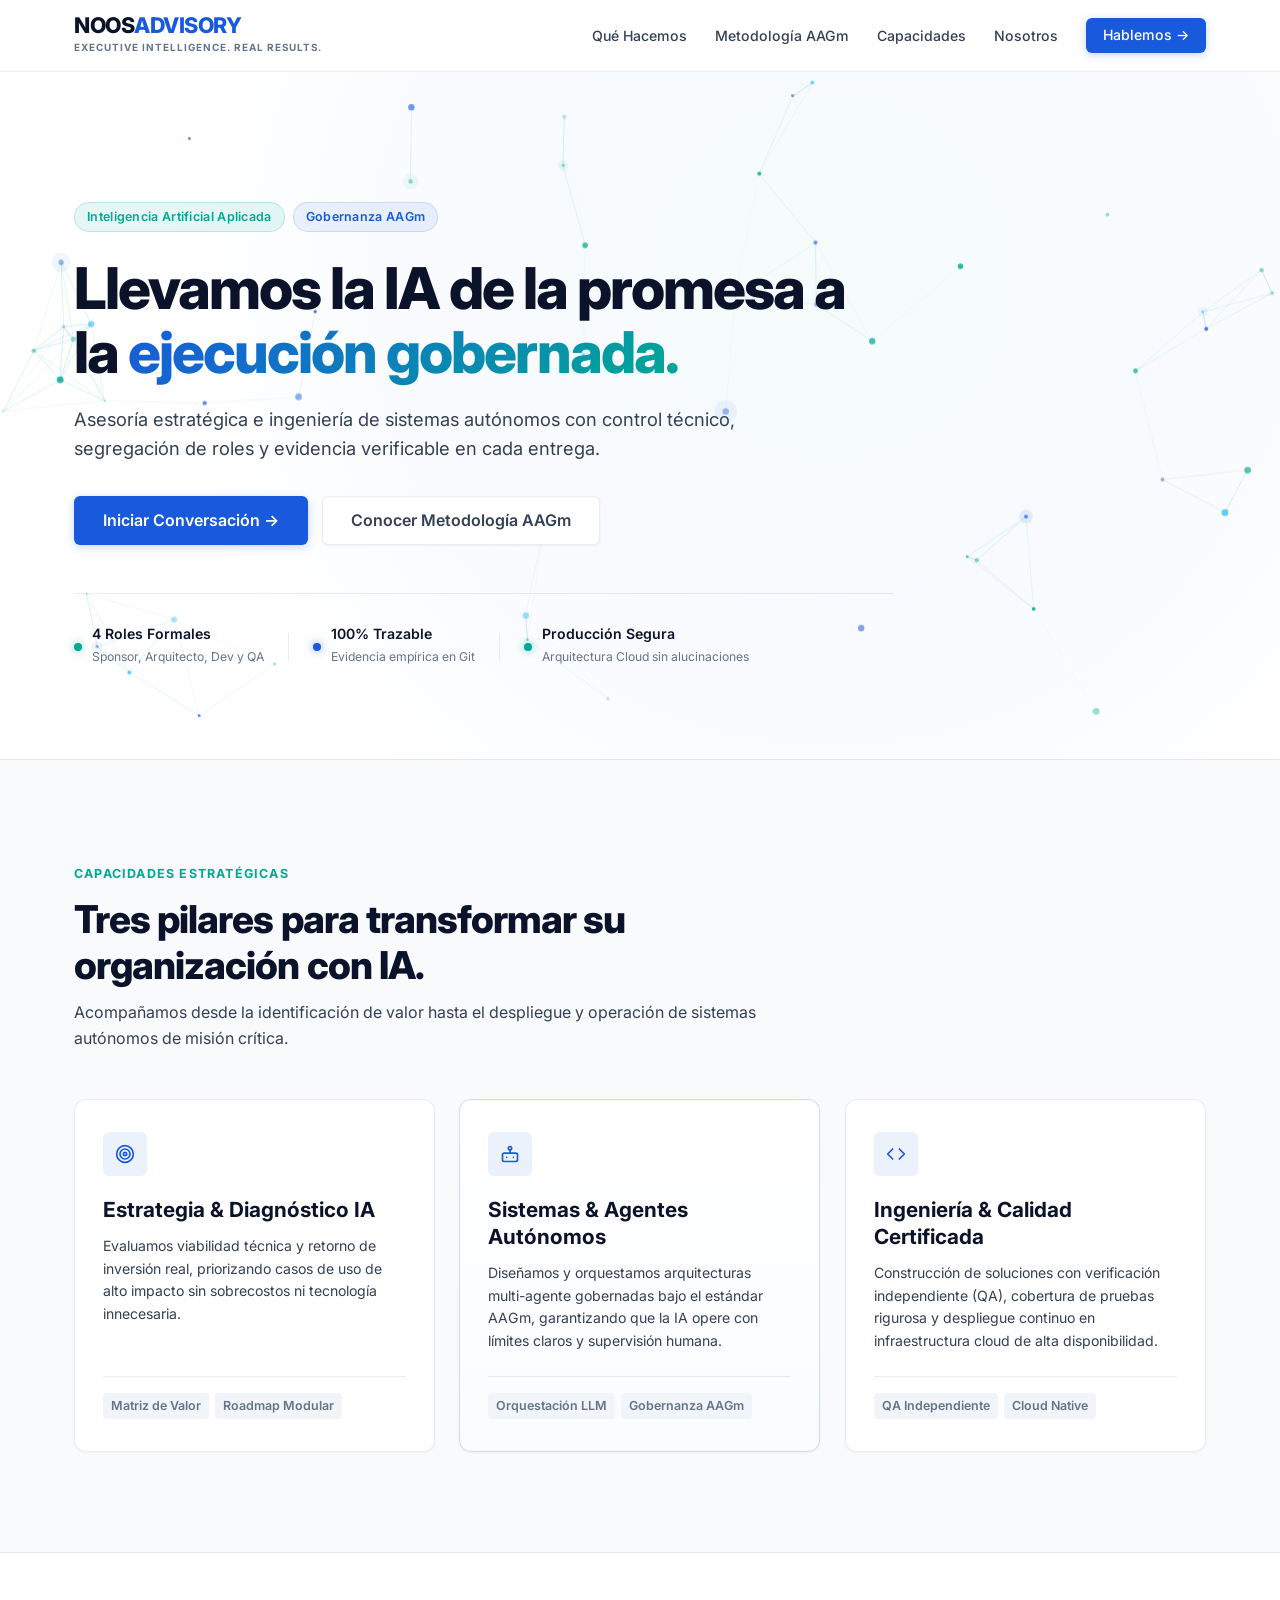
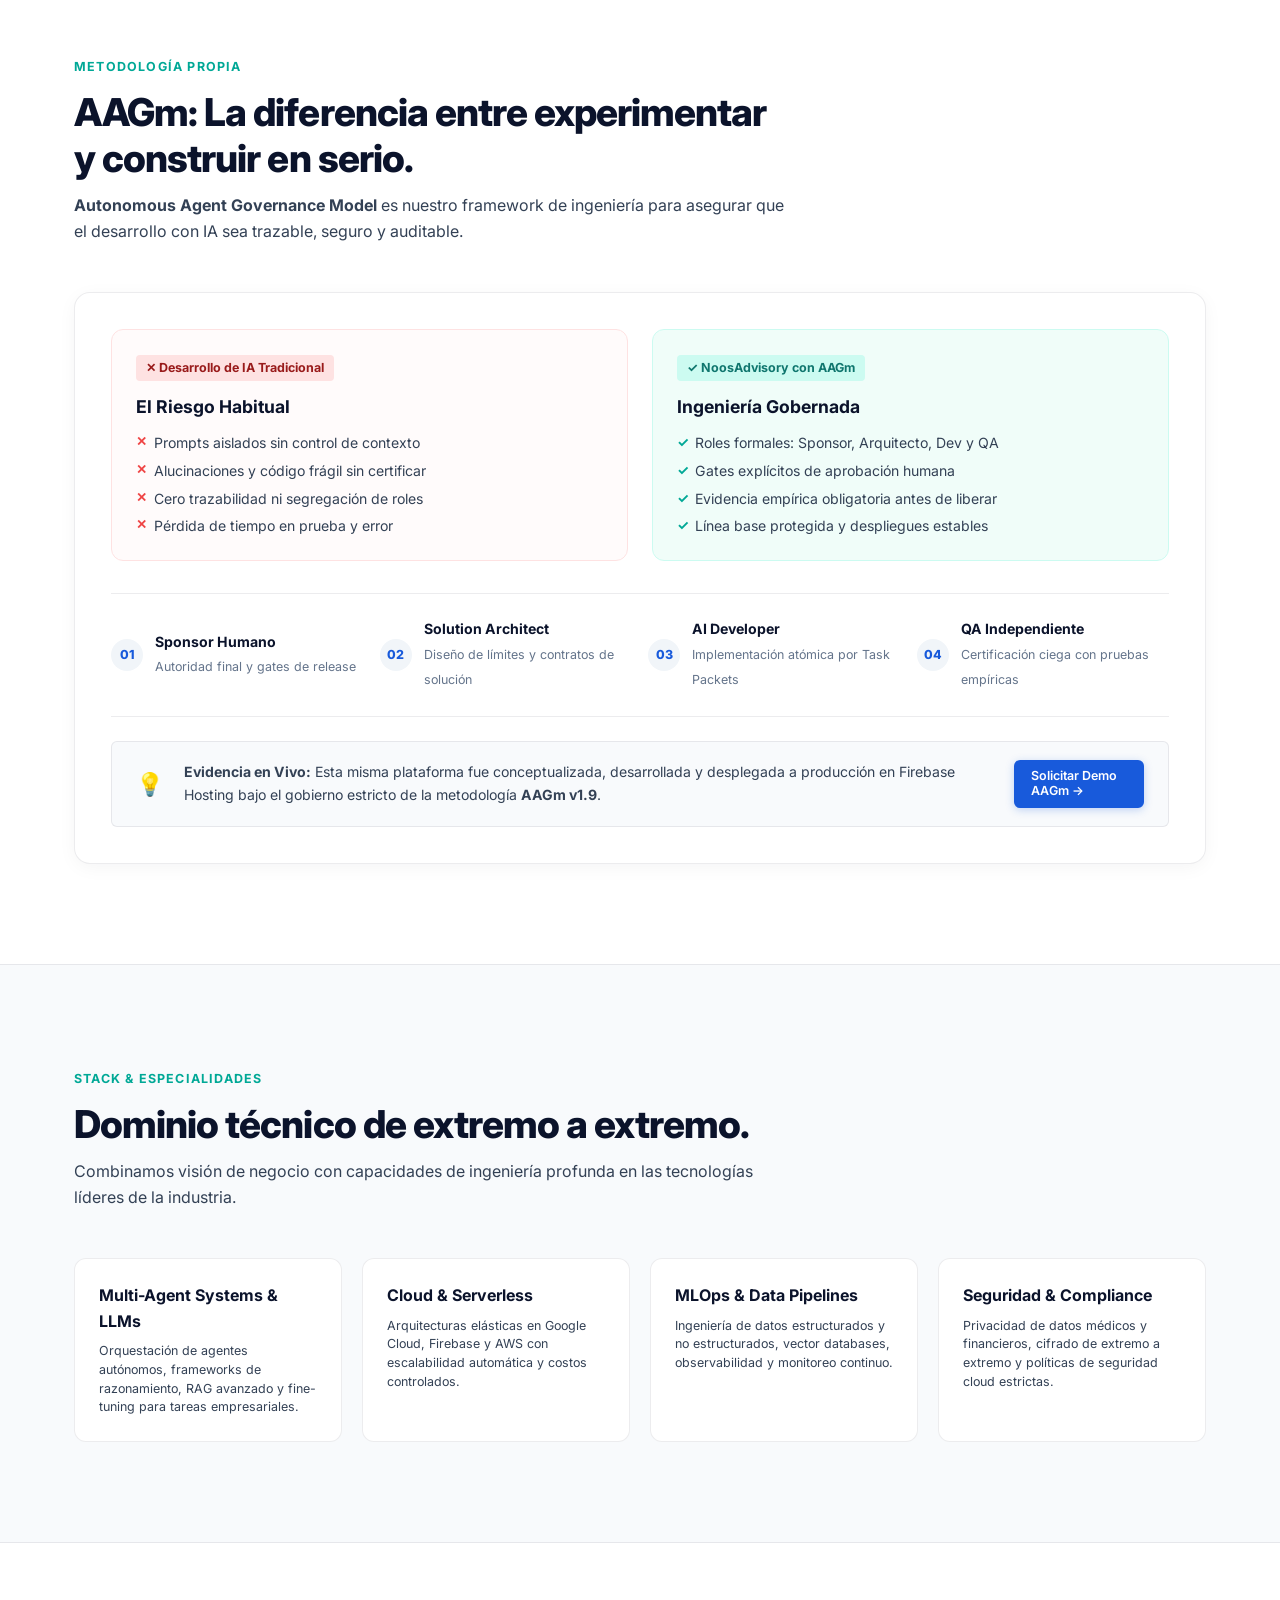
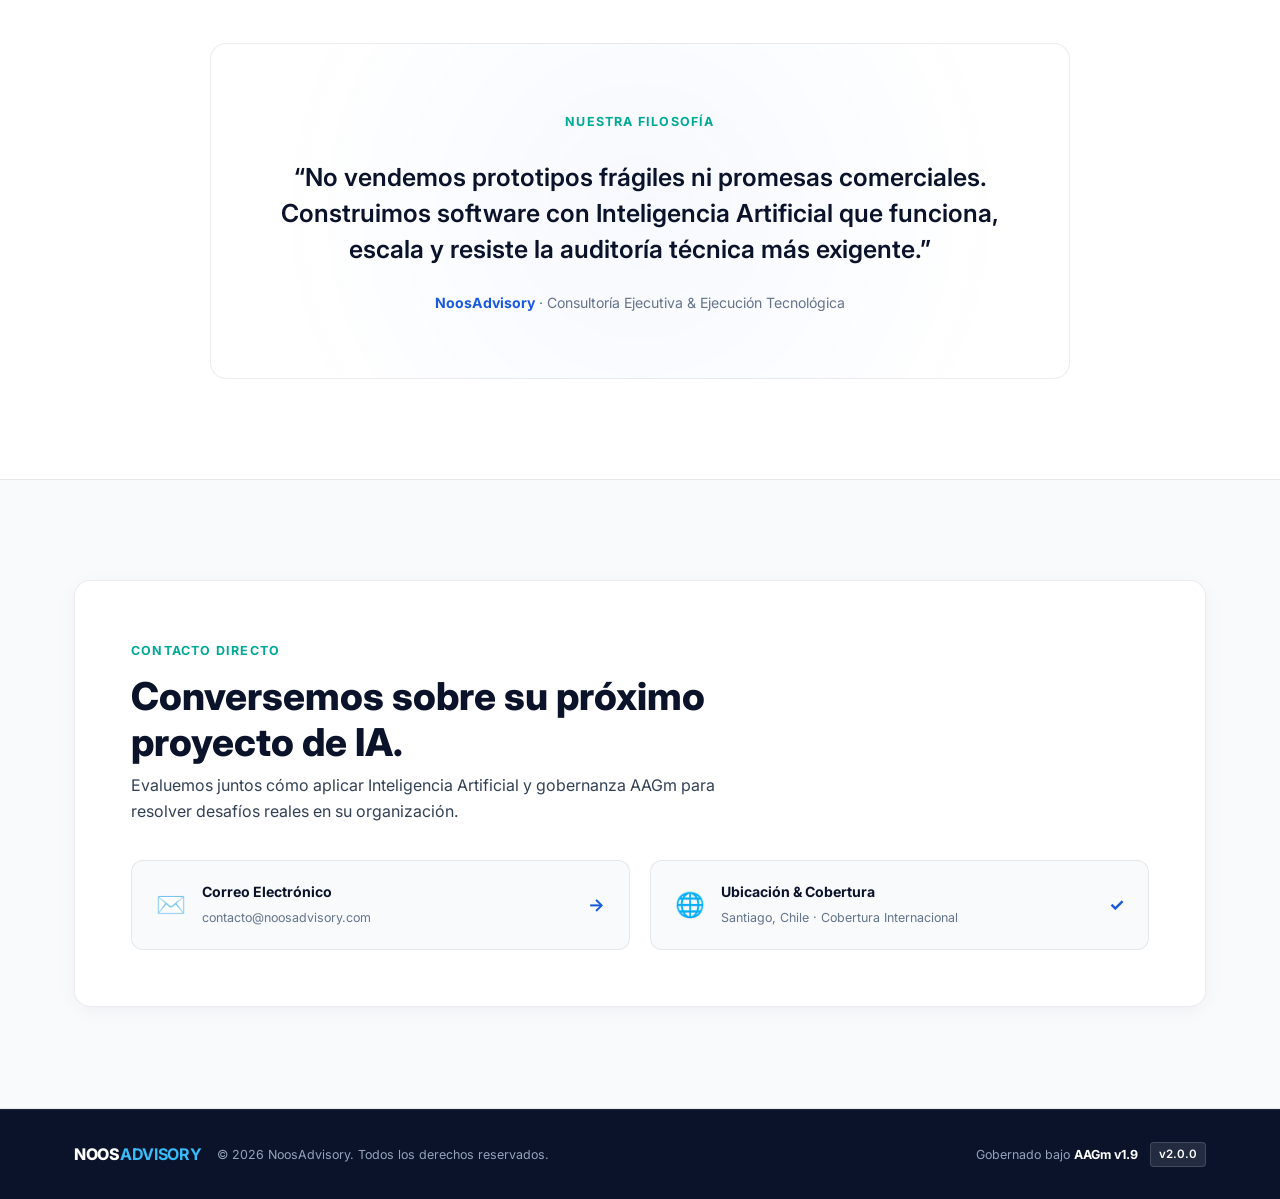
==== commit bf0a1a9d: "feat(v2.0): minimalist modern executive refresh with interactive neural canvas and streamlined conte" ====
--- a/public/index.html
+++ b/public/index.html
@@ -4,29 +4,29 @@
   <meta charset="UTF-8">
   <meta name="viewport" content="width=device-width, initial-scale=1.0">
   <title>NoosAdvisory · Negocio, Tecnología, Inteligencia Artificial & Ejecución</title>
-  <meta name="description" content="NoosAdvisory transforma necesidades y oportunidades de negocio en soluciones reales con Inteligencia Artificial, agentes autónomos, automatización y metodología ágil demostrable.">
+  <meta name="description" content="NoosAdvisory transforma oportunidades de negocio en soluciones reales con Inteligencia Artificial, agentes autónomos gobernados y metodología de ingeniería demostrable.">
   
   <!-- Open Graph / Meta -->
   <meta property="og:type" content="website">
   <meta property="og:title" content="NoosAdvisory · Negocio, Tecnología, Inteligencia Artificial & Ejecución">
-  <meta property="og:description" content="Transformamos oportunidades de IA en resultados reales. Consultoría ejecutiva, agentes autónomos y metodología trazable.">
+  <meta property="og:description" content="Llevamos la IA de la promesa a la ejecución gobernada. Consultoría ejecutiva, agentes autónomos y metodología AAGm.">
   <meta property="og:url" content="https://noosadvisory.web.app">
   <meta name="robots" content="index, follow">
   
-  <!-- Google Fonts: Inter (Single Typographic Family) -->
+  <!-- Google Fonts: Inter -->
   <link rel="preconnect" href="https://fonts.googleapis.com">
   <link rel="preconnect" href="https://fonts.gstatic.com" crossorigin>
   <link href="https://fonts.googleapis.com/css2?family=Inter:wght@400;500;600;700;800&display=swap" rel="stylesheet">
   
-  <link rel="stylesheet" href="css/style.css?v=1.5">
-
-  <!-- Structured Data: Schema.org (SEO & AI Discoverability) -->
+  <link rel="stylesheet" href="css/style.css?v=2.0">
+
+  <!-- Structured Data: Schema.org -->
   <script type="application/ld+json">
   {
     "@context": "https://schema.org",
     "@type": "ProfessionalService",
     "name": "NoosAdvisory",
-    "description": "Firma de consultoría ejecutiva, inteligencia artificial aplicada, agentes autónomos y ejecución tecnológica.",
+    "description": "Firma de consultoría ejecutiva, inteligencia artificial aplicada, agentes autónomos y ejecución tecnológica gobernada.",
     "url": "https://noosadvisory.web.app",
     "address": {
       "@type": "PostalAddress",
@@ -37,7 +37,6 @@
       "Artificial Intelligence Strategy",
       "Autonomous AI Agents",
       "Workflow Automation",
-      "AI-Assisted Software Development",
       "Enterprise AI Governance",
       "AAGm Methodology"
     ],
@@ -66,8 +65,7 @@
       <nav aria-label="Navegación Principal">
         <ul id="nav-menu" class="nav-menu">
           <li><a href="#que-hacemos">Qué Hacemos</a></li>
-          <li><a href="#portafolio">Portafolio (AAGm)</a></li>
-          <li><a href="#enfoque">Metodología</a></li>
+          <li><a href="#aagm">Metodología AAGm</a></li>
           <li><a href="#capacidades">Capacidades</a></li>
           <li><a href="#nosotros">Nosotros</a></li>
           <li><a href="#contacto" class="btn btn-primary btn-sm">Hablemos →</a></li>
@@ -77,827 +75,287 @@
   </header>
 
   <main>
-    <!-- Hero Section (Canonical 45/55 PNG Harmonization & Ambient Network Layer) -->
+    <!-- Hero Section (Minimalist, Dynamic Interactive Canvas Network) -->
     <section class="hero" id="hero">
-      <!-- High-Fidelity Ambient Network Layer (Hero PNG Reference) - Strictly Absolute Background -->
-      <svg class="hero-ambient-network" aria-hidden="true" style="position: absolute; inset: 0; top: 0; left: 0; width: 100%; height: 100%; pointer-events: none; z-index: 0; display: block;" viewBox="0 0 1440 760" fill="none" preserveAspectRatio="xMidYMid slice" xmlns="http://www.w3.org/2000/svg">
-        <defs>
-          <linearGradient id="net-teal-bright" x1="0%" y1="0%" x2="100%" y2="0%">
-            <stop offset="0%" stop-color="#00A896" stop-opacity="0.15" />
-            <stop offset="45%" stop-color="#00A896" stop-opacity="0.75" />
-            <stop offset="100%" stop-color="#185ADB" stop-opacity="0.5" />
-          </linearGradient>
-          <linearGradient id="net-blue-fade" x1="0%" y1="0%" x2="100%" y2="100%">
-            <stop offset="0%" stop-color="#185ADB" stop-opacity="0.1" />
-            <stop offset="50%" stop-color="#185ADB" stop-opacity="0.5" />
-            <stop offset="100%" stop-color="#00A896" stop-opacity="0.2" />
-          </linearGradient>
-          <linearGradient id="net-teal-fade" x1="0%" y1="0%" x2="100%" y2="100%">
-            <stop offset="0%" stop-color="#00A896" stop-opacity="0.1" />
-            <stop offset="40%" stop-color="#00A896" stop-opacity="0.5" />
-            <stop offset="85%" stop-color="#185ADB" stop-opacity="0.35" />
-            <stop offset="100%" stop-color="#00A896" stop-opacity="0.1" />
-          </linearGradient>
-          <linearGradient id="hero-bottom-wave-grad" x1="0%" y1="0%" x2="100%" y2="100%">
-            <stop offset="0%" stop-color="#00A896" stop-opacity="0.18" />
-            <stop offset="50%" stop-color="#185ADB" stop-opacity="0.12" />
-            <stop offset="100%" stop-color="#00A896" stop-opacity="0.02" />
-          </linearGradient>
-          <radialGradient id="node-teal-halo" cx="50%" cy="50%" r="50%">
-            <stop offset="0%" stop-color="#00A896" stop-opacity="0.4" />
-            <stop offset="60%" stop-color="#00A896" stop-opacity="0.15" />
-            <stop offset="100%" stop-color="#00A896" stop-opacity="0" />
-          </radialGradient>
-          <radialGradient id="node-blue-halo" cx="50%" cy="50%" r="50%">
-            <stop offset="0%" stop-color="#185ADB" stop-opacity="0.35" />
-            <stop offset="60%" stop-color="#185ADB" stop-opacity="0.12" />
-            <stop offset="100%" stop-color="#185ADB" stop-opacity="0" />
-          </radialGradient>
-          
-          <!-- Gradual Horizontal Opacity Mask: Clean on far left (H1 text), Smoothly active across center and right -->
-          <mask id="hero-net-fade-mask">
-            <linearGradient id="mask-grad" x1="0%" y1="0%" x2="100%" y2="0%">
-              <stop offset="0%" stop-color="#000000" stop-opacity="1" />
-              <stop offset="28%" stop-color="#000000" stop-opacity="1" />
-              <stop offset="42%" stop-color="#FFFFFF" stop-opacity="0.45" />
-              <stop offset="62%" stop-color="#FFFFFF" stop-opacity="0.85" />
-              <stop offset="100%" stop-color="#FFFFFF" stop-opacity="1" />
-            </linearGradient>
-            <rect x="0" y="0" width="1440" height="760" fill="url(#mask-grad)" />
-          </mask>
-        </defs>
-
-        <!-- Bottom-Right Wave / Gradient Fluid Mass (matches PNG bottom right) -->
-        <path class="net-ambient-wave" d="M 800 760 C 940 630, 1140 565, 1340 585 C 1400 592, 1430 600, 1440 605 L 1440 760 Z" fill="url(#hero-bottom-wave-grad)" />
-        <path class="net-ambient-wave" d="M 880 760 C 990 670, 1160 620, 1360 635 L 1440 655 L 1440 760 Z" fill="#00A896" fill-opacity="0.04" />
-
-        <!-- Bottom-Right Flowing Network Curves -->
-        <path class="net-flow-curve net-flow-b1" d="M 740 760 C 870 665, 1070 585, 1310 595 C 1375 598, 1415 605, 1440 612" stroke="#00A896" stroke-width="1.6" stroke-opacity="0.5" stroke-linecap="round"/>
-        <path class="net-flow-curve net-flow-b2" d="M 820 760 C 930 685, 1110 625, 1350 635 C 1395 638, 1425 645, 1440 650" stroke="#185ADB" stroke-width="1.25" stroke-opacity="0.4" stroke-linecap="round"/>
-        <path class="net-flow-curve net-flow-b3" d="M 910 760 C 1030 705, 1180 665, 1400 675 C 1420 676, 1432 680, 1440 685" stroke="#00A896" stroke-width="1" stroke-opacity="0.3" stroke-linecap="round"/>
+      <!-- Fullscreen Interactive Canvas (Real Particle / Neural Network) -->
+      <canvas id="hero-canvas" class="hero-canvas" aria-hidden="true"></canvas>
+
+      <div class="container hero-container">
+        <div class="hero-content">
+          <div class="hero-badge-wrap">
+            <span class="badge badge-teal">Inteligencia Artificial Aplicada</span>
+            <span class="badge badge-brand">Gobernanza AAGm</span>
+          </div>
+
+          <h1 class="hero-title">
+            Llevamos la IA de la promesa a la <span class="text-gradient">ejecución gobernada.</span>
+          </h1>
+
+          <p class="hero-lead">
+            Asesoría estratégica e ingeniería de sistemas autónomos con control técnico, segregación de roles y evidencia verificable en cada entrega.
+          </p>
+
+          <div class="hero-actions">
+            <a href="#contacto" class="btn btn-primary btn-lg">Iniciar Conversación →</a>
+            <a href="#aagm" class="btn btn-secondary btn-lg">Conocer Metodología AAGm</a>
+          </div>
+
+          <!-- Trust & Value Metrics -->
+          <div class="hero-metrics-strip">
+            <div class="metric-item">
+              <span class="metric-dot teal"></span>
+              <div>
+                <strong>4 Roles Formales</strong>
+                <span>Sponsor, Arquitecto, Dev y QA</span>
+              </div>
+            </div>
+            <div class="metric-divider"></div>
+            <div class="metric-item">
+              <span class="metric-dot blue"></span>
+              <div>
+                <strong>100% Trazable</strong>
+                <span>Evidencia empírica en Git</span>
+              </div>
+            </div>
+            <div class="metric-divider"></div>
+            <div class="metric-item">
+              <span class="metric-dot teal"></span>
+              <div>
+                <strong>Producción Segura</strong>
+                <span>Arquitectura Cloud sin alucinaciones</span>
+              </div>
+            </div>
+          </div>
+        </div>
+      </div>
+    </section>
+
+    <!-- Section: Qué Hacemos (3 Pilares Claros) -->
+    <section id="que-hacemos" class="section section-alt">
+      <div class="container">
+        <div class="section-header">
+          <span class="section-tag">Capacidades Estratégicas</span>
+          <h2>Tres pilares para transformar su organización con IA.</h2>
+          <p>Acompañamos desde la identificación de valor hasta el despliegue y operación de sistemas autónomos de misión crítica.</p>
+        </div>
         
-        <!-- Bottom-Right Nodes -->
-        <circle class="net-node net-node-sparkle-1" cx="1080" cy="620" r="3.5" fill="#00A896" fill-opacity="0.85"/>
-        <circle class="net-halo net-halo-blue net-halo-pulse-b" cx="1210" cy="590" r="10" fill="url(#node-blue-halo)"/>
-        <circle class="net-node net-node-primary" cx="1210" cy="590" r="4.5" fill="#185ADB" fill-opacity="0.9"/>
-        <circle class="net-node net-node-sparkle-2" cx="1330" cy="630" r="3" fill="#00A896" fill-opacity="0.8"/>
-        <line class="net-constellation-link net-link-1" x1="1080" y1="620" x2="1210" y2="590" stroke="#00A896" stroke-width="1" stroke-dasharray="3 3" stroke-opacity="0.45"/>
-        <line class="net-constellation-link net-link-2" x1="1210" y1="590" x2="1330" y2="630" stroke="#185ADB" stroke-width="1" stroke-dasharray="3 3" stroke-opacity="0.4"/>
-
-        <!-- Upper & Center Network with Mask (Fluid Expansion from Center to Right) -->
-        <g mask="url(#hero-net-fade-mask)">
-          <!-- Line 1: Upper dominant teal ribbon (extended from center x=460) -->
-          <path class="net-flow-curve net-flow-u1" d="M 460 110 C 620 40, 840 95, 1070 58 C 1210 25, 1330 48, 1440 76" stroke="url(#net-teal-bright)" stroke-width="1.8" stroke-opacity="0.75" stroke-linecap="round"/>
-          
-          <!-- Line 2: Intertwining Blue curve (extended from x=490) -->
-          <path class="net-flow-curve net-flow-u2" d="M 490 155 C 650 110, 870 175, 1060 112 C 1200 68, 1320 108, 1440 138" stroke="url(#net-blue-fade)" stroke-width="1.4" stroke-opacity="0.6" stroke-linecap="round"/>
-          
-          <!-- Line 3: Sweeping curve dipping near card top (extended from x=520) -->
-          <path class="net-flow-curve net-flow-u3" d="M 520 195 C 680 160, 830 225, 1010 158 C 1170 102, 1290 158, 1440 192" stroke="url(#net-teal-fade)" stroke-width="1.3" stroke-opacity="0.55" stroke-linecap="round"/>
-          
-          <!-- Line 4: High arc going to upper right edge (extended from x=580) -->
-          <path class="net-flow-curve net-flow-u4" d="M 580 50 C 740 15, 960 38, 1160 18 C 1290 2, 1380 18, 1440 36" stroke="#185ADB" stroke-width="1.1" stroke-opacity="0.4" stroke-linecap="round"/>
-          
-          <!-- Line 5: Delicate inner contour curve (extended from x=510) -->
-          <path class="net-flow-curve net-flow-u5" d="M 510 140 C 690 130, 900 135, 1080 82 C 1220 42, 1350 72, 1440 92" stroke="#00A896" stroke-width="1" stroke-opacity="0.5" stroke-linecap="round"/>
-          
-          <!-- Line 6: Branching curve heading down right flank -->
-          <path class="net-flow-curve net-flow-u6" d="M 1060 112 C 1140 148, 1220 218, 1340 258 C 1390 272, 1420 278, 1440 282" stroke="#185ADB" stroke-width="1.25" stroke-opacity="0.45" stroke-linecap="round"/>
-          
-          <!-- Line 7: Lower branching curve behind card right shoulder -->
-          <path class="net-flow-curve net-flow-u7" d="M 1010 158 C 1100 208, 1180 278, 1300 318 C 1360 338, 1410 342, 1440 348" stroke="#00A896" stroke-width="1.1" stroke-opacity="0.38" stroke-linecap="round"/>
-          
-          <!-- Line 8: Cross connecting diagonal arc (extended across center) -->
-          <path class="net-flow-curve net-flow-u8" d="M 660 100 C 810 115, 980 180, 1190 148 C 1310 115, 1390 158, 1440 168" stroke="#00A896" stroke-width="0.95" stroke-opacity="0.4" stroke-linecap="round"/>
-
-          <!-- Center-Area Constellation Nodes (Expanding dynamic life into center) -->
-          <!-- Node Center 1: Mid-left Teal Node with Halo -->
-          <circle class="net-halo net-halo-teal net-halo-pulse-c1" cx="620" cy="85" r="12" fill="url(#node-teal-halo)"/>
-          <circle class="net-node net-node-primary net-float-1" cx="620" cy="85" r="4.2" fill="#00A896"/>
-          <circle class="net-node-center" cx="620" cy="85" r="1.5" fill="#FFFFFF"/>
-
-          <!-- Node Center 2: Mid-center Blue Node with Halo -->
-          <circle class="net-halo net-halo-blue net-halo-pulse-c2" cx="770" cy="140" r="11" fill="url(#node-blue-halo)"/>
-          <circle class="net-node net-node-primary net-float-2" cx="770" cy="140" r="4.2" fill="#185ADB"/>
-          <circle class="net-node-center" cx="770" cy="140" r="1.5" fill="#FFFFFF"/>
-
-          <!-- Node Center 3: Center-Right Sparkle Node -->
-          <circle class="net-node net-node-sparkle-3 net-float-3" cx="890" cy="98" r="3.5" fill="#00A896" fill-opacity="0.9"/>
-
-          <!-- Upper-Right Network Nodes (Matching PNG Exact Placement & Visual Hierarchy) -->
-          <!-- Node A: Large Featured Teal Node with Halo (Key Focal Node in PNG) -->
-          <circle class="net-halo net-halo-teal net-halo-pulse-1" cx="1060" cy="112" r="14" fill="url(#node-teal-halo)"/>
-          <circle class="net-node net-node-primary net-float-1" cx="1060" cy="112" r="5" fill="#00A896"/>
-          <circle class="net-node-center" cx="1060" cy="112" r="2" fill="#FFFFFF"/>
-
-          <!-- Node B: Featured Blue Node (Upper Right) -->
-          <circle class="net-halo net-halo-blue net-halo-pulse-2" cx="1180" cy="72" r="11" fill="url(#node-blue-halo)"/>
-          <circle class="net-node net-node-primary net-float-2" cx="1180" cy="72" r="4.5" fill="#185ADB"/>
-          <circle class="net-node-center" cx="1180" cy="72" r="1.5" fill="#FFFFFF"/>
-
-          <!-- Node C: Teal Node on High Arc -->
-          <circle class="net-node net-node-sparkle-3 net-float-3" cx="1160" cy="18" r="3.5" fill="#00A896" fill-opacity="0.95"/>
-
-          <!-- Node D: Mid-range Teal Node -->
-          <circle class="net-node net-node-sparkle-4" cx="1070" cy="58" r="4" fill="#00A896" fill-opacity="0.9"/>
-
-          <!-- Node E: Lower Flank Blue Node -->
-          <circle class="net-halo net-halo-blue net-halo-pulse-3" cx="1010" cy="158" r="9" fill="url(#node-blue-halo)"/>
-          <circle class="net-node net-float-1" cx="1010" cy="158" r="4" fill="#185ADB" fill-opacity="0.85"/>
-
-          <!-- Node F: Branching Node on Right -->
-          <circle class="net-node net-node-sparkle-5" cx="1220" cy="148" r="3.5" fill="#00A896" fill-opacity="0.9"/>
-
-          <!-- Node G: Right Flank Node -->
-          <circle class="net-node net-node-sparkle-6" cx="1300" cy="108" r="3" fill="#185ADB" fill-opacity="0.8"/>
-
-          <!-- Node H: Far Right Upper Node -->
-          <circle class="net-node net-node-sparkle-7" cx="1380" cy="62" r="3.5" fill="#00A896" fill-opacity="0.85"/>
-
-          <!-- Node I: Diagonal Crossing Node -->
-          <circle class="net-node net-node-sparkle-1" cx="940" cy="88" r="3" fill="#185ADB" fill-opacity="0.75"/>
-
-          <!-- Node J: Lower Right Arc Node -->
-          <circle class="net-node net-node-sparkle-2" cx="1340" cy="258" r="3.5" fill="#00A896" fill-opacity="0.8"/>
-
-          <!-- Constellation Dashed Links Spanning Center to Right -->
-          <line class="net-constellation-link net-link-1" x1="620" y1="85" x2="770" y2="140" stroke="#00A896" stroke-width="1" stroke-dasharray="3 3" stroke-opacity="0.45"/>
-          <line class="net-constellation-link net-link-2" x1="770" y1="140" x2="890" y2="98" stroke="#185ADB" stroke-width="1" stroke-dasharray="3 3" stroke-opacity="0.45"/>
-          <line class="net-constellation-link net-link-3" x1="890" y1="98" x2="1060" y2="112" stroke="#00A896" stroke-width="1" stroke-dasharray="3 3" stroke-opacity="0.5"/>
-          <line class="net-constellation-link net-link-4" x1="940" y1="88" x2="1070" y2="58" stroke="#00A896" stroke-width="1" stroke-dasharray="3 3" stroke-opacity="0.5"/>
-          <line class="net-constellation-link net-link-5" x1="1070" y1="58" x2="1060" y2="112" stroke="#00A896" stroke-width="1" stroke-dasharray="3 3" stroke-opacity="0.55"/>
-          <line class="net-constellation-link net-link-6" x1="1060" y1="112" x2="1180" y2="72" stroke="#185ADB" stroke-width="1" stroke-dasharray="3 3" stroke-opacity="0.5"/>
-          <line class="net-constellation-link net-link-2" x1="1180" y1="72" x2="1220" y2="148" stroke="#00A896" stroke-width="1" stroke-dasharray="3 3" stroke-opacity="0.45"/>
-          <line class="net-constellation-link net-link-3" x1="1060" y1="112" x2="1010" y2="158" stroke="#185ADB" stroke-width="1" stroke-dasharray="3 3" stroke-opacity="0.45"/>
-          <line class="net-constellation-link net-link-4" x1="1180" y1="72" x2="1300" y2="108" stroke="#185ADB" stroke-width="1" stroke-dasharray="3 3" stroke-opacity="0.4"/>
-          <line class="net-constellation-link net-link-5" x1="1300" y1="108" x2="1380" y2="62" stroke="#00A896" stroke-width="1" stroke-dasharray="3 3" stroke-opacity="0.45"/>
-          <line class="net-constellation-link net-link-6" x1="1220" y1="148" x2="1340" y2="258" stroke="#00A896" stroke-width="1" stroke-dasharray="3 3" stroke-opacity="0.35"/>
-        </g>
-      </svg>
-
-      <div class="container">
-        <div class="hero-grid">
-          
-          <!-- Left Column: Value Proposition & Pillars -->
-          <div class="hero-content">
-            <span class="hero-eyebrow">Inteligencia Artificial con Propósito</span>
-            
-            <h1>
-              Transformamos oportunidades de IA en <span class="highlight-teal">resultados reales.</span>
-            </h1>
-            
-            <p class="hero-lead">
-              Diseñamos y construimos soluciones de inteligencia artificial, automatización y transformación digital que resuelven problemas complejos, optimizan operaciones y generan valor sostenible.
-            </p>
-            
-            <div class="hero-cta-group">
-              <a href="#enfoque" class="btn btn-primary btn-lg">Conoce Nuestra Metodología →</a>
-              <a href="#portafolio" class="btn btn-secondary btn-lg">Ver Proyectos →</a>
-            </div>
-            
-            <!-- 3 Hero Pillars -->
-            <div class="hero-pillars-row" role="region" aria-label="Pilares Fundamentales">
-              <!-- Pillar 1 -->
-              <div class="pillar-card">
-                <div class="pillar-icon-box" aria-hidden="true">
-                  <svg class="icon-svg" viewBox="0 0 24 24"><path d="M3 21h18M3 7v14M21 7v14M6 11h4M6 15h4M14 11h4M14 15h4M9 3l3-2 3 2v4H9z"></path></svg>
-                </div>
-                <div class="pillar-title">Estrategia + IA</div>
-                <div class="pillar-desc">Alineamos tecnología con objetivos de negocio.</div>
-              </div>
-              
-              <!-- Pillar 2 -->
-              <div class="pillar-card">
-                <div class="pillar-icon-box" aria-hidden="true">
-                  <svg class="icon-svg" viewBox="0 0 24 24"><circle cx="18" cy="5" r="3"></circle><circle cx="6" cy="12" r="3"></circle><circle cx="18" cy="19" r="3"></circle><line x1="8.59" y1="13.51" x2="15.42" y2="17.49"></line><line x1="15.41" y1="6.51" x2="8.59" y2="10.49"></line></svg>
-                </div>
-                <div class="pillar-title">Ejecutamos Soluciones</div>
-                <div class="pillar-desc">Desde la oportunidad hasta el producto en producción.</div>
-              </div>
-              
-              <!-- Pillar 3 -->
-              <div class="pillar-card">
-                <div class="pillar-icon-box" aria-hidden="true">
-                  <svg class="icon-svg" viewBox="0 0 24 24"><line x1="18" y1="20" x2="18" y2="10"></line><line x1="12" y1="20" x2="12" y2="4"></line><line x1="6" y1="20" x2="6" y2="14"></line><path d="M3 20h18"></path></svg>
-                </div>
-                <div class="pillar-title">Evidencia + Gobernanza</div>
-                <div class="pillar-desc">Decisiones trazables y resultados verificables.</div>
-              </div>
-            </div>
-          </div>
-          
-          <!-- Right Column: AAGm Methodology Visual Panel -->
-          <div class="hero-visual-wrapper">
-            <div class="aagm-hero-panel">
-              <!-- Panel Header -->
-              <div class="aagm-panel-header">
-                <div class="aagm-panel-title-wrap">
-                  <svg class="icon-svg" style="color: var(--color-corporate-blue);" viewBox="0 0 24 24"><rect x="3" y="3" width="18" height="18" rx="2" ry="2"></rect><line x1="3" y1="9" x2="21" y2="9"></line><line x1="9" y1="21" x2="9" y2="9"></line></svg>
-                  <span class="aagm-panel-title">AAGm Methodology</span>
-                </div>
-                <span class="status-badge-green"><span class="dot"></span> Metodología activa</span>
-              </div>
-              
-              <!-- Headline -->
-              <div class="aagm-panel-headline">
-                <h3>AAGm – AI-Assisted Development</h3>
-                <p>Metodología propia para estructurar y gobernar el desarrollo con IA como parte activa del ciclo.</p>
-              </div>
-              
-              <!-- 4 Real Qualitative Process Cards -->
-              <div class="aagm-process-grid">
-                <div class="aagm-mini-card">
-                  <div class="mini-label">Enfoque Operativo</div>
-                  <div class="mini-value"><span class="dot-teal"></span> Trazable & Git</div>
-                </div>
-                <div class="aagm-mini-card">
-                  <div class="mini-label">Gobernanza</div>
-                  <div class="mini-value"><span class="dot-teal"></span> Humano en el Bucle</div>
-                </div>
-                <div class="aagm-mini-card">
-                  <div class="mini-label">Roles Activos</div>
-                  <div class="mini-value"><span class="dot-teal"></span> 4 Roles Clave</div>
-                </div>
-                <div class="aagm-mini-card">
-                  <div class="mini-label">Verificación</div>
-                  <div class="mini-value"><span class="dot-teal"></span> Evidencia Empírica</div>
-                </div>
-              </div>
-              
-              <!-- Flow Line in Panel -->
-              <div class="aagm-panel-flow">
-                <div class="aagm-flow-header">Flujo de Trabajo AAGm</div>
-                <div class="aagm-flow-steps">
-                  <div class="flow-step-item">
-                    <div class="step-icon-circle">1</div>
-                    <span class="step-title">Entender</span>
-                  </div>
-                  <span class="flow-arrow">→</span>
-                  <div class="flow-step-item">
-                    <div class="step-icon-circle">2</div>
-                    <span class="step-title">Definir</span>
-                  </div>
-                  <span class="flow-arrow">→</span>
-                  <div class="flow-step-item">
-                    <div class="step-icon-circle">3</div>
-                    <span class="step-title">Diseñar</span>
-                  </div>
-                  <span class="flow-arrow">→</span>
-                  <div class="flow-step-item">
-                    <div class="step-icon-circle">4</div>
-                    <span class="step-title">Construir</span>
-                  </div>
-                  <span class="flow-arrow">→</span>
-                  <div class="flow-step-item">
-                    <div class="step-icon-circle">5</div>
-                    <span class="step-title">Validar</span>
-                  </div>
-                  <span class="flow-arrow">→</span>
-                  <div class="flow-step-item">
-                    <div class="step-icon-circle">6</div>
-                    <span class="step-title">Evolucionar</span>
-                  </div>
-                </div>
-              </div>
-            </div>
-          </div>
-          
-        </div>
-      </div>
-    </section>
-
-    <!-- Section: Qué Hacemos (What We Do) -->
-    <section id="que-hacemos" class="section-alt">
-      <div class="container">
-        <div class="section-header">
-          <span class="section-tag">Nuestras Capacidades Integradas</span>
-          <h2>De la oportunidad estratégica al resultado funcional</h2>
-          <p>Acompañamos a organizaciones líderes desde la identificación de valor hasta la construcción y mejora continua de sistemas con IA.</p>
-        </div>
-        
-        <div class="grid-3">
+        <div class="bento-grid-3">
           <!-- Card 1 -->
-          <article class="card">
-            <div class="card-icon" aria-hidden="true">
+          <article class="bento-card">
+            <div class="card-icon-wrap" aria-hidden="true">
               <svg class="icon-svg" viewBox="0 0 24 24"><circle cx="12" cy="12" r="10"></circle><circle cx="12" cy="12" r="6"></circle><circle cx="12" cy="12" r="2"></circle></svg>
             </div>
-            <h3>Estrategia & Diagnóstico de IA</h3>
-            <p>Identificamos dónde la IA genera verdadero retorno de inversión y diferenciación competitiva, priorizando casos de uso de alto impacto sin sobrecostos innecesarios.</p>
-            <ul class="card-features">
-              <li>Evaluación de viabilidad técnica y negocio</li>
-              <li>Matriz de impacto vs. complejidad</li>
-              <li>Ruta de implementación modular</li>
-            </ul>
+            <h3>Estrategia & Diagnóstico IA</h3>
+            <p class="bento-desc">Evaluamos viabilidad técnica y retorno de inversión real, priorizando casos de uso de alto impacto sin sobrecostos ni tecnología innecesaria.</p>
+            <div class="bento-footer">
+              <span class="mini-tag">Matriz de Valor</span>
+              <span class="mini-tag">Roadmap Modular</span>
+            </div>
           </article>
           
-          <!-- Card 2 -->
-          <article class="card">
-            <div class="card-icon" aria-hidden="true">
+          <!-- Card 2 (Featured) -->
+          <article class="bento-card featured">
+            <div class="card-icon-wrap" aria-hidden="true">
               <svg class="icon-svg" viewBox="0 0 24 24"><rect x="3" y="11" width="18" height="10" rx="2"></rect><circle cx="12" cy="5" r="2"></circle><path d="M12 7v4M8 16h.01M16 16h.01"></path></svg>
             </div>
-            <h3>Agentes Autónomos & Multi-Agente</h3>
-            <p>Diseñamos e implementamos arquitecturas donde agentes especializados colaboran con personas y sistemas existentes para ejecutar tareas complejas con contexto corporativo.</p>
-            <ul class="card-features">
-              <li>RAG contextual sobre conocimiento privado</li>
-              <li>Gobernanza, control de sesgo y seguridad</li>
-              <li>Orquestación multi-rol trazable</li>
-            </ul>
+            <h3>Sistemas & Agentes Autónomos</h3>
+            <p class="bento-desc">Diseñamos y orquestamos arquitecturas multi-agente gobernadas bajo el estándar AAGm, garantizando que la IA opere con límites claros y supervisión humana.</p>
+            <div class="bento-footer">
+              <span class="mini-tag">Orquestación LLM</span>
+              <span class="mini-tag">Gobernanza AAGm</span>
+            </div>
           </article>
           
           <!-- Card 3 -->
-          <article class="card">
-            <div class="card-icon" aria-hidden="true">
-              <svg class="icon-svg" viewBox="0 0 24 24"><polygon points="13 2 3 14 12 14 11 22 21 10 12 10 13 2"></polygon></svg>
-            </div>
-            <h3>Automatización & Desarrollo Asistido</h3>
-            <p>Aceleramos el ciclo de vida del software y la automatización de flujos conectando APIs, ERPs, CRMs y bases de datos con desarrollo asistido por IA de última generación.</p>
-            <ul class="card-features">
-              <li>Integración profunda con infraestructura actual</li>
-              <li>Prototipado rápido y validación continua</li>
-              <li>Entregables funcionales listos para producción</li>
-            </ul>
+          <article class="bento-card">
+            <div class="card-icon-wrap" aria-hidden="true">
+              <svg class="icon-svg" viewBox="0 0 24 24"><polyline points="16 18 22 12 16 6"></polyline><polyline points="8 6 2 12 8 18"></polyline></svg>
+            </div>
+            <h3>Ingeniería & Calidad Certificada</h3>
+            <p class="bento-desc">Construcción de soluciones con verificación independiente (QA), cobertura de pruebas rigurosa y despliegue continuo en infraestructura cloud de alta disponibilidad.</p>
+            <div class="bento-footer">
+              <span class="mini-tag">QA Independiente</span>
+              <span class="mini-tag">Cloud Native</span>
+            </div>
           </article>
         </div>
       </div>
     </section>
 
-    <!-- Section: Featured Work / Portafolio (Consolidated Case AAGm) -->
-    <section id="portafolio">
+    <!-- Section: Metodología AAGm (El Diferenciador) -->
+    <section id="aagm" class="section">
       <div class="container">
         <div class="section-header">
-          <span class="section-tag">Evidencia & Portafolio</span>
-          <h2>Casos reales construidos con Inteligencia Artificial</h2>
-          <p>Demostramos nuestra capacidad con productos funcionales y metodologías propias de ingeniería, no con promesas comerciales.</p>
-        </div>
-
-        <!-- Case Showcase: AAGm -->
-        <div class="showcase-card">
-          <!-- Header Bar -->
-          <div class="showcase-header">
-            <div style="display: flex; gap: 8px; align-items: center;">
-              <span class="badge badge-brand">Project 01</span>
-              <span class="badge badge-teal">Metodología Propia</span>
-            </div>
-            <div style="font-size: var(--text-small); color: var(--color-slate); font-weight: 500;">
-              Framework de Gobernanza v1.9 · Estado: Activo
-            </div>
-          </div>
-
-          <!-- Body -->
-          <div class="showcase-body">
-            <div class="showcase-grid">
-              
-              <!-- Left Column: Narrative -->
-              <div class="narrative-col">
-                <h3>AAGm · Autonomous Agent Governance Model</h3>
-                <p class="desc">
-                  Un modelo estructurado, trazable y repetible para concebir, diseñar y construir soluciones de software y automatización utilizando Inteligencia Artificial como parte activa y gobernada del proceso.
-                </p>
-
-                <!-- Minimalist Interactive Narrative Filter Tabs -->
-                <div class="narrative-filter-bar" role="tablist" aria-label="Dimensiones del Caso AAGm">
-                  <button class="filter-tab active" data-step-target="all" type="button">Todos</button>
-                  <button class="filter-tab" data-step-target="01" type="button">01 Desafío</button>
-                  <button class="filter-tab" data-step-target="02" type="button">02 Metodología</button>
-                  <button class="filter-tab" data-step-target="03" type="button">03 Solución IA</button>
-                  <button class="filter-tab" data-step-target="04" type="button">04 Ejecución</button>
-                  <button class="filter-tab" data-step-target="05" type="button">05 Resultado</button>
-                </div>
-
-                <!-- 5 Narrative Steps -->
-                <div class="narrative-steps-list" id="aagm-narrative-steps">
-                  <div class="narrative-step-item" data-step="01">
-                    <span class="step-tag">01 · Challenge</span>
-                    <div>
-                      <h5>Desafío</h5>
-                      <p>Evitar el desarrollo improvisado con prompts aislados, pérdida de contexto y alucinaciones no controladas.</p>
-                    </div>
-                  </div>
-                  <div class="narrative-step-item" data-step="02">
-                    <span class="step-tag">02 · Approach</span>
-                    <div>
-                      <h5>Metodología</h5>
-                      <p>Gobernanza formal por roles especializados (Sponsor, Arquitecto, PM, Desarrollador, QA) con gates explícitos.</p>
-                    </div>
-                  </div>
-                  <div class="narrative-step-item" data-step="03">
-                    <span class="step-tag">03 · Solution</span>
-                    <div>
-                      <h5>Colaboración Humano + IA</h5>
-                      <p>Los humanos definen y aprueban decisiones estratégicas; los agentes de IA ejecutan y verifican con rigor.</p>
-                    </div>
-                  </div>
-                  <div class="narrative-step-item" data-step="04">
-                    <span class="step-tag">04 · Execution</span>
-                    <div>
-                      <h5>Ejecución Trazable</h5>
-                      <p>Task Packets atómicos, control de versiones Git y evidencia empírica obligatoria antes de cada pase.</p>
-                    </div>
-                  </div>
-                  <div class="narrative-step-item" data-step="05">
-                    <span class="step-tag">05 · Outcome</span>
-                    <div>
-                      <h5>Resultado Funcional</h5>
-                      <p>Software robusto de alta calidad entregado con protección garantizada de la línea base aprobada.</p>
-                    </div>
-                  </div>
-                </div>
-              </div>
-
-              <!-- Right Column: Visual Architecture Panel -->
-              <div class="architecture-panel">
-                <h4>
-                  <svg class="icon-svg" style="color: var(--color-corporate-blue);" viewBox="0 0 24 24"><polygon points="12 2 2 7 12 12 22 7 12 2"></polygon><polyline points="2 17 12 22 22 17"></polyline><polyline points="2 12 12 17 22 12"></polyline></svg>
-                  Matriz de Roles & Gobernanza Activa
-                </h4>
-
-                <div class="roles-grid">
-                  <div class="role-pill">
-                    <div class="role-name">Sponsor (Humano)</div>
-                    <div class="role-status"><span class="dot"></span> Autoridad & Gates</div>
-                  </div>
-                  <div class="role-pill">
-                    <div class="role-name">Solution Architect</div>
-                    <div class="role-status"><span class="dot"></span> Diseño & Baseline</div>
-                  </div>
-                  <div class="role-pill">
-                    <div class="role-name">AI Developer</div>
-                    <div class="role-status"><span class="dot"></span> Task Packets</div>
-                  </div>
-                  <div class="role-pill">
-                    <div class="role-name">QA Independiente</div>
-                    <div class="role-status"><span class="dot"></span> Certificación</div>
-                  </div>
-                </div>
-
-                <!-- Clean Comparison Box -->
-                <div class="comparison-clean">
-                  <h5>Diferencia Clave en la Práctica:</h5>
-                  <div class="comparison-item negative">
-                    <span>✕</span> <span><strong>Sin AAGm:</strong> Prompts aislados, código frágil y sin trazabilidad.</span>
-                  </div>
-                  <div class="comparison-item positive">
-                    <span>✓</span> <span><strong>Con AAGm:</strong> Ingeniería estructurada, evidencia y control continuo.</span>
-                  </div>
-                </div>
-
-                <a href="#contacto" class="btn btn-primary" style="width: 100%; justify-content: center;">Solicitar Demostración de AAGm →</a>
-              </div>
-
-            </div>
-
-            <!-- Banner: Built with AAGm -->
-            <div class="built-with-banner">
-              <div class="icon-box" aria-hidden="true">
-                <svg class="icon-svg" viewBox="0 0 24 24"><path d="M12 2l3.09 6.26L22 9.27l-5 4.87 1.18 6.88L12 17.77l-6.18 3.25L7 14.14 2 9.27l6.91-1.01L12 2z"></path></svg>
-              </div>
-              <div>
-                <strong>Evidencia en Vivo:</strong> La propia Landing Page de NoosAdvisory que estás visualizando fue conceptualizada, diseñada, estructurada y desarrollada utilizando la metodología <strong>AAGm v1.9</strong>.
-              </div>
-            </div>
-
-          </div>
-        </div>
-      </div>
-    </section>
-
-    <!-- Section: Our Approach / Metodología (6 Fases) -->
-    <section id="enfoque" class="section-alt">
+          <span class="section-tag">Metodología Propia</span>
+          <h2>AAGm: La diferencia entre experimentar y construir en serio.</h2>
+          <p><strong>Autonomous Agent Governance Model</strong> es nuestro framework de ingeniería para asegurar que el desarrollo con IA sea trazable, seguro y auditable.</p>
+        </div>
+
+        <!-- Minimalist Comparison & Roles Box -->
+        <div class="aagm-showcase">
+          <!-- Comparison Columns -->
+          <div class="comparison-grid">
+            <div class="comparison-card negative">
+              <div class="comp-badge bad">✕ Desarrollo de IA Tradicional</div>
+              <h4>El Riesgo Habitual</h4>
+              <ul class="comp-list">
+                <li>Prompts aislados sin control de contexto</li>
+                <li>Alucinaciones y código frágil sin certificar</li>
+                <li>Cero trazabilidad ni segregación de roles</li>
+                <li>Pérdida de tiempo en prueba y error</li>
+              </ul>
+            </div>
+
+            <div class="comparison-card positive">
+              <div class="comp-badge good">✓ NoosAdvisory con AAGm</div>
+              <h4>Ingeniería Gobernada</h4>
+              <ul class="comp-list">
+                <li>Roles formales: Sponsor, Arquitecto, Dev y QA</li>
+                <li>Gates explícitos de aprobación humana</li>
+                <li>Evidencia empírica obligatoria antes de liberar</li>
+                <li>Línea base protegida y despliegues estables</li>
+              </ul>
+            </div>
+          </div>
+
+          <!-- Roles Interactive Strip -->
+          <div class="roles-strip">
+            <div class="role-item">
+              <div class="role-icon">01</div>
+              <div class="role-info">
+                <strong>Sponsor Humano</strong>
+                <span>Autoridad final y gates de release</span>
+              </div>
+            </div>
+            <div class="role-item">
+              <div class="role-icon">02</div>
+              <div class="role-info">
+                <strong>Solution Architect</strong>
+                <span>Diseño de límites y contratos de solución</span>
+              </div>
+            </div>
+            <div class="role-item">
+              <div class="role-icon">03</div>
+              <div class="role-info">
+                <strong>AI Developer</strong>
+                <span>Implementación atómica por Task Packets</span>
+              </div>
+            </div>
+            <div class="role-item">
+              <div class="role-icon">04</div>
+              <div class="role-info">
+                <strong>QA Independiente</strong>
+                <span>Certificación ciega con pruebas empíricas</span>
+              </div>
+            </div>
+          </div>
+
+          <!-- Live Evidence Callout -->
+          <div class="evidence-callout">
+            <div class="callout-icon">💡</div>
+            <div class="callout-text">
+              <strong>Evidencia en Vivo:</strong> Esta misma plataforma fue conceptualizada, desarrollada y desplegada a producción en Firebase Hosting bajo el gobierno estricto de la metodología <strong>AAGm v1.9</strong>.
+            </div>
+            <a href="#contacto" class="btn btn-primary btn-sm">Solicitar Demo AAGm →</a>
+          </div>
+        </div>
+      </div>
+    </section>
+
+    <!-- Section: Capacidades Técnicas (Bento 4) -->
+    <section id="capacidades" class="section section-alt">
       <div class="container">
         <div class="section-header">
-          <span class="section-tag">Nuestro Enfoque Operativo</span>
-          <h2>Cómo transformamos una necesidad en una solución</h2>
-          <p>Un flujo sistemático, visual y medible para garantizar entrega ágil sin sacrificar robustez técnica.</p>
-        </div>
-
-        <div class="approach-grid">
-          <!-- Step 1 -->
-          <article class="approach-card">
-            <div class="approach-header">
-              <span class="badge badge-brand">Fase 01</span>
-              <div class="approach-number">01</div>
-            </div>
-            <h4>Entender</h4>
-            <p>Identificamos los cuellos de botella del negocio, fricciones operativas y fuentes de datos disponibles.</p>
-            <div class="approach-output">Entregable: Matriz de Oportunidades</div>
-          </article>
-
-          <!-- Step 2 -->
-          <article class="approach-card">
-            <div class="approach-header">
-              <span class="badge badge-brand">Fase 02</span>
-              <div class="approach-number">02</div>
-            </div>
-            <h4>Definir</h4>
-            <p>Alineamos expectativas con la alta dirección y definimos requerimientos funcionales y criterios de éxito.</p>
-            <div class="approach-output">Entregable: Project Brief & Scope</div>
-          </article>
-
-          <!-- Step 3 -->
-          <article class="approach-card">
-            <div class="approach-header">
-              <span class="badge badge-brand">Fase 03</span>
-              <div class="approach-number">03</div>
-            </div>
-            <h4>Diseñar</h4>
-            <p>Arquitectura de solución, integración de APIs, diseño de prompts, esquemas de datos y gobernanza multi-rol.</p>
-            <div class="approach-output">Entregable: Solution Design</div>
-          </article>
-
-          <!-- Step 4 -->
-          <article class="approach-card">
-            <div class="approach-header">
-              <span class="badge badge-brand">Fase 04</span>
-              <div class="approach-number">04</div>
-            </div>
-            <h4>Construir</h4>
-            <p>Desarrollo acelerado asistido por IA mediante Task Packets atómicos y control estricto de versiones.</p>
-            <div class="approach-output">Entregable: Prototipo / MVP Funcional</div>
-          </article>
-
-          <!-- Step 5 -->
-          <article class="approach-card">
-            <div class="approach-header">
-              <span class="badge badge-brand">Fase 05</span>
-              <div class="approach-number">05</div>
-            </div>
-            <h4>Validar</h4>
-            <p>Control de calidad independiente (QA), pruebas de no-regresión y auditoría con usuarios reales.</p>
-            <div class="approach-output">Entregable: Reporte de Evidencia QA</div>
-          </article>
-
-          <!-- Step 6 -->
-          <article class="approach-card">
-            <div class="approach-header">
-              <span class="badge badge-brand">Fase 06</span>
-              <div class="approach-number">06</div>
-            </div>
-            <h4>Evolucionar</h4>
-            <p>Monitoreo continuo de telemetría, refinamiento de modelos, ajuste de flujos y escalamiento operativo.</p>
-            <div class="approach-output">Entregable: Optimización Continua</div>
-          </article>
-        </div>
-      </div>
-    </section>
-
-    <!-- Section: Capabilities Matrix -->
-    <section id="capacidades">
-      <div class="container">
-        <div class="section-header">
-          <span class="section-tag">Dominio Tecnológico & Práctico</span>
-          <h2>Capacidades que impulsan nuestras soluciones</h2>
-          <p>Combinamos tecnologías de frontera con estándares corporativos de arquitectura, integración y seguridad.</p>
-        </div>
-
-        <div class="capabilities-container">
-          <!-- Cap 1 -->
-          <article class="cap-card">
-            <div class="cap-icon" aria-hidden="true">
-              <svg class="icon-svg" viewBox="0 0 24 24"><path d="M21 16V8a2 2 0 0 0-1-1.73l-7-4a2 2 0 0 0-2 0l-7 4A2 2 0 0 0 3 8v8a2 2 0 0 0 1 1.73l7 4a2 2 0 0 0 2 0l7-4A2 2 0 0 0 21 16z"></path><polyline points="3.27 6.96 12 12.01 20.73 6.96"></polyline><line x1="12" y1="22.08" x2="12" y2="12"></line></svg>
-            </div>
-            <h3>Generative AI & LLMs</h3>
-            <p>Modelos de lenguaje avanzados adaptados a la jerga y reglas de negocio específicas de tu organización.</p>
-            <div class="cap-tags">
-              <span class="cap-tag">OpenAI</span>
-              <span class="cap-tag">Anthropic Claude</span>
-              <span class="cap-tag">Google Gemini</span>
-              <span class="cap-tag">RAG Privado</span>
-            </div>
-          </article>
-
-          <!-- Cap 2 -->
-          <article class="cap-card">
-            <div class="cap-icon" aria-hidden="true">
-              <svg class="icon-svg" viewBox="0 0 24 24"><circle cx="18" cy="5" r="3"></circle><circle cx="6" cy="12" r="3"></circle><circle cx="18" cy="19" r="3"></circle><line x1="8.59" y1="13.51" x2="15.42" y2="17.49"></line><line x1="15.41" y1="6.51" x2="8.59" y2="10.49"></line></svg>
-            </div>
-            <h3>AI Agents & Multi-Agent Systems</h3>
-            <p>Agentes autónomos coordinados capaces de planificar, usar herramientas externas y ejecutar flujos de trabajo.</p>
-            <div class="cap-tags">
-              <span class="cap-tag">AAGm</span>
-              <span class="cap-tag">Multi-Role</span>
-              <span class="cap-tag">MCP</span>
-              <span class="cap-tag">Function Calling</span>
-            </div>
-          </article>
-
-          <!-- Cap 3 -->
-          <article class="cap-card">
-            <div class="cap-icon" aria-hidden="true">
-              <svg class="icon-svg" viewBox="0 0 24 24"><polyline points="16 18 22 12 16 6"></polyline><polyline points="8 6 2 12 8 18"></polyline></svg>
-            </div>
-            <h3>AI-Assisted Development</h3>
-            <p>Ingeniería de software acelerada con IA para pasar de la idea a código funcional verificado en tiempo récord.</p>
-            <div class="cap-tags">
-              <span class="cap-tag">Prototipado Rápido</span>
-              <span class="cap-tag">TDD</span>
-              <span class="cap-tag">Antigravity IDE</span>
-              <span class="cap-tag">Testing de Regresión</span>
-            </div>
-          </article>
-
-          <!-- Cap 4 -->
-          <article class="cap-card">
-            <div class="cap-icon" aria-hidden="true">
-              <svg class="icon-svg" viewBox="0 0 24 24"><polyline points="23 4 23 10 17 10"></polyline><polyline points="1 20 1 14 7 14"></polyline><path d="M3.51 9a9 9 0 0 1 14.85-3.36L23 10M1 14l4.64 4.36A9 9 0 0 0 20.49 15"></path></svg>
-            </div>
-            <h3>Workflow Automation & Integrations</h3>
-            <p>Conexión fluida entre plataformas existentes, bases de datos y canales de comunicación corporativa.</p>
-            <div class="cap-tags">
-              <span class="cap-tag">n8n</span>
-              <span class="cap-tag">REST / Webhooks</span>
-              <span class="cap-tag">CRMs (HubSpot/Salesforce)</span>
-              <span class="cap-tag">ERPs</span>
-            </div>
-          </article>
-
-          <!-- Cap 5 -->
-          <article class="cap-card">
-            <div class="cap-icon" aria-hidden="true">
-              <svg class="icon-svg" viewBox="0 0 24 24"><path d="M18 10h-1.26A8 8 0 1 0 9 20h9a5 5 0 0 0 0-10z"></path></svg>
-            </div>
-            <h3>Cloud & Modern Web Architecture</h3>
-            <p>Infraestructura serverless de alta disponibilidad, despliegue global rápido y rendimiento de primer nivel.</p>
-            <div class="cap-tags">
-              <span class="cap-tag">Firebase</span>
-              <span class="cap-tag">Google Cloud</span>
-              <span class="cap-tag">Edge CDN</span>
-              <span class="cap-tag">Serverless</span>
-            </div>
-          </article>
-
-          <!-- Cap 6 -->
-          <article class="cap-card">
-            <div class="cap-icon" aria-hidden="true">
-              <svg class="icon-svg" viewBox="0 0 24 24"><path d="M12 22s8-4 8-10V5l-8-3-8 3v7c0 6 8 10 8 10z"></path></svg>
-            </div>
-            <h3>AI Governance & Human-in-the-Loop</h3>
-            <p>Garantía de control humano, trazabilidad de decisiones, seguridad de datos privados y cumplimiento ético.</p>
-            <div class="cap-tags">
-              <span class="cap-tag">Control de Sesgo</span>
-              <span class="cap-tag">Privacidad de Datos</span>
-              <span class="cap-tag">Auditoría Git</span>
-              <span class="cap-tag">Gates de Aprobación</span>
-            </div>
-          </article>
-        </div>
-      </div>
-    </section>
-
-    <!-- Section: About NoosAdvisory -->
-    <section id="nosotros" class="section-alt">
-      <div class="container">
-        <div class="about-box">
-          <div class="about-text">
-            <span class="section-tag">Sobre NoosAdvisory</span>
-            <h3>La intersección de consultoría estratégica y ejecución técnica</h3>
-            <p>
-              NoosAdvisory nació para cerrar la brecha entre las promesas conceptuales de la Inteligencia Artificial y la implementación operativa real en empresas de América Latina y el mundo.
-            </p>
-            <p>
-              No somos una consultora tradicional que entrega presentaciones teóricas desconectadas del código, ni tampoco un taller informal de experimentación. Somos un equipo especializado que acompaña a líderes visionarios con metodología, ingeniería y visión de negocio.
-            </p>
-          </div>
-
-          <div class="about-pillars">
-            <div class="pillar-item">
-              <div class="pillar-item-header">
-                <svg class="icon-svg" style="color: var(--color-corporate-blue);" viewBox="0 0 24 24"><circle cx="12" cy="12" r="10"></circle><circle cx="12" cy="12" r="6"></circle></svg>
-                <h5>Foco en Negocio</h5>
-              </div>
-              <p>Toda iniciativa de IA debe justificar su retorno, reducir costos o crear nuevas fuentes de ingreso.</p>
-            </div>
-            <div class="pillar-item">
-              <div class="pillar-item-header">
-                <svg class="icon-svg" style="color: var(--color-corporate-blue);" viewBox="0 0 24 24"><polygon points="13 2 3 14 12 14 11 22 21 10 12 10 13 2"></polygon></svg>
-                <h5>Velocidad con Rigor</h5>
-              </div>
-              <p>Prototipos funcionales ágiles e iterativos sin sacrificar seguridad, arquitectura ni mantenibilidad.</p>
-            </div>
-            <div class="pillar-item">
-              <div class="pillar-item-header">
-                <svg class="icon-svg" style="color: var(--color-corporate-blue);" viewBox="0 0 24 24"><path d="M14 2H6a2 2 0 0 0-2 2v16a2 2 0 0 0 2 2h12a2 2 0 0 0 2-2V8z"></path><polyline points="14 2 14 8 20 8"></polyline><line x1="16" y1="13" x2="8" y2="13"></line><line x1="16" y1="17" x2="8" y2="17"></line></svg>
-                <h5>Metodología Propia</h5>
-              </div>
-              <p>AAGm garantiza trazabilidad, control humano y prevención de regresiones en cada iteración.</p>
-            </div>
-            <div class="pillar-item">
-              <div class="pillar-item-header">
-                <svg class="icon-svg" style="color: var(--color-corporate-blue);" viewBox="0 0 24 24"><path d="M17 21v-2a4 4 0 0 0-4-4H5a4 4 0 0 0-4 4v2"></path><circle cx="9" cy="7" r="4"></circle><path d="M23 21v-2a4 4 0 0 0-3-3.87"></path><path d="M16 3.13a4 4 0 0 1 0 7.75"></path></svg>
-                <h5>Alianza Estratégica</h5>
-              </div>
-              <p>Nos integramos como un brazo de innovación aplicada junto a tu equipo directivo y técnico.</p>
-            </div>
-          </div>
-        </div>
-      </div>
-    </section>
-
-    <!-- Section: Contact & CTA -->
-    <section id="contacto">
-      <div class="container">
-        <div class="cta-box">
-          <span class="section-tag">Inicia una Conversación Estratégica</span>
-          <h2>Transforma una oportunidad de IA en una solución funcional</h2>
-          <p class="cta-lead">
-            ¿Tienes un desafío operativo, un proceso manual crítico o una oportunidad de diferenciación con IA? Conversemos para estructurar un diagnóstico inicial y una ruta de prototipado rápido.
-          </p>
-
-          <!-- 3 Contact Channels -->
-          <div class="contact-cards-grid">
-            <div class="contact-method-card">
-              <div class="icon-box" aria-hidden="true">
-                <svg class="icon-svg" viewBox="0 0 24 24"><path d="M4 4h16c1.1 0 2 .9 2 2v12c0 1.1-.9 2-2 2H4c-1.1 0-2-.9-2-2V6c0-1.1.9-2 2-2z"></path><polyline points="22,6 12,13 2,6"></polyline></svg>
-              </div>
-              <h4>Email Directo</h4>
-              <p style="font-weight: 600; color: var(--color-corporate-blue);">contacto@noosadvisory.com</p>
-              <p style="font-size: var(--text-xs); margin-top: 4px;">Atención ejecutiva directa</p>
-            </div>
-
-            <div class="contact-method-card">
-              <div class="icon-box" aria-hidden="true">
-                <svg class="icon-svg" viewBox="0 0 24 24"><rect x="3" y="4" width="18" height="18" rx="2" ry="2"></rect><line x1="16" y1="2" x2="16" y2="6"></line><line x1="8" y1="2" x2="8" y2="6"></line><line x1="3" y1="10" x2="21" y2="10"></line></svg>
-              </div>
-              <h4>Sesión de Diagnóstico</h4>
-              <p style="font-weight: 600; color: var(--color-midnight);">30 minutos de evaluación</p>
-              <p style="font-size: var(--text-xs); color: var(--color-intelligent-teal); font-weight: 600; margin-top: 4px;">Sin costo para empresas</p>
-            </div>
-
-            <div class="contact-method-card">
-              <div class="icon-box" aria-hidden="true">
-                <svg class="icon-svg" viewBox="0 0 24 24"><path d="M21 10c0 7-9 13-9 13s-9-6-9-13a9 9 0 0 1 18 0z"></path><circle cx="12" cy="10" r="3"></circle></svg>
-              </div>
-              <h4>Ubicación & Cobertura</h4>
-              <p style="font-weight: 600; color: var(--color-midnight);">Santiago, Chile</p>
-              <p style="font-size: var(--text-xs); margin-top: 4px;">Remoto & Presencial</p>
-            </div>
-          </div>
-
-          <div style="margin-top: 28px;">
-            <a href="mailto:contacto@noosadvisory.com?subject=Solicitud%20de%20Diagn%C3%B3stico%20de%20IA%20-%20NoosAdvisory" class="btn btn-primary btn-lg">
-              Solicitar Diagnóstico Estratégico de IA →
+          <span class="section-tag">Stack & Especialidades</span>
+          <h2>Dominio técnico de extremo a extremo.</h2>
+          <p>Combinamos visión de negocio con capacidades de ingeniería profunda en las tecnologías líderes de la industria.</p>
+        </div>
+
+        <div class="bento-grid-4">
+          <div class="tech-card">
+            <h4>Multi-Agent Systems & LLMs</h4>
+            <p>Orquestación de agentes autónomos, frameworks de razonamiento, RAG avanzado y fine-tuning para tareas empresariales.</p>
+          </div>
+          <div class="tech-card">
+            <h4>Cloud & Serverless</h4>
+            <p>Arquitecturas elásticas en Google Cloud, Firebase y AWS con escalabilidad automática y costos controlados.</p>
+          </div>
+          <div class="tech-card">
+            <h4>MLOps & Data Pipelines</h4>
+            <p>Ingeniería de datos estructurados y no estructurados, vector databases, observabilidad y monitoreo continuo.</p>
+          </div>
+          <div class="tech-card">
+            <h4>Seguridad & Compliance</h4>
+            <p>Privacidad de datos médicos y financieros, cifrado de extremo a extremo y políticas de seguridad cloud estrictas.</p>
+          </div>
+        </div>
+      </div>
+    </section>
+
+    <!-- Section: Nosotros / Filosofía -->
+    <section id="nosotros" class="section">
+      <div class="container">
+        <div class="quote-box">
+          <span class="section-tag">Nuestra Filosofía</span>
+          <blockquote>
+            “No vendemos prototipos frágiles ni promesas comerciales. Construimos software con Inteligencia Artificial que funciona, escala y resiste la auditoría técnica más exigente.”
+          </blockquote>
+          <div class="quote-author">
+            <strong>NoosAdvisory</strong> · Consultoría Ejecutiva & Ejecución Tecnológica
+          </div>
+        </div>
+      </div>
+    </section>
+
+    <!-- Section: Contacto Directo -->
+    <section id="contacto" class="section section-alt">
+      <div class="container">
+        <div class="contact-box">
+          <div class="contact-header">
+            <span class="section-tag">Contacto Directo</span>
+            <h2>Conversemos sobre su próximo proyecto de IA.</h2>
+            <p>Evaluemos juntos cómo aplicar Inteligencia Artificial y gobernanza AAGm para resolver desafíos reales en su organización.</p>
+          </div>
+
+          <div class="contact-channels">
+            <a href="mailto:contacto@noosadvisory.com" class="channel-card">
+              <div class="channel-icon">✉️</div>
+              <div class="channel-info">
+                <strong>Correo Electrónico</strong>
+                <span>contacto@noosadvisory.com</span>
+              </div>
+              <span class="channel-arrow">→</span>
             </a>
+
+            <div class="channel-card">
+              <div class="channel-icon">🌐</div>
+              <div class="channel-info">
+                <strong>Ubicación & Cobertura</strong>
+                <span>Santiago, Chile · Cobertura Internacional</span>
+              </div>
+              <span class="channel-arrow">✓</span>
+            </div>
           </div>
         </div>
       </div>
     </section>
   </main>
 
-  <!-- Institutional Footer (Midnight Navy #0B1930) -->
+  <!-- Minimalist Footer -->
   <footer>
-    <div class="container">
-      <div class="footer-top">
-        <div class="footer-brand">
-          <a href="#" class="brand-logo" aria-label="NoosAdvisory Inicio">
-            NOOS<span class="brand-accent">ADVISORY</span>
-          </a>
-          <p>
-            Consultoría estratégica, agentes autónomos y automatización inteligente. Transformamos necesidades en productos funcionales con Inteligencia Artificial.
-          </p>
-        </div>
-
-        <div class="footer-links-group">
-          <div class="footer-col">
-            <h5>Navegación</h5>
-            <ul>
-              <li><a href="#que-hacemos">Qué Hacemos</a></li>
-              <li><a href="#portafolio">Portafolio & AAGm</a></li>
-              <li><a href="#enfoque">Metodología</a></li>
-              <li><a href="#capacidades">Capacidades</a></li>
-              <li><a href="#nosotros">Sobre Nosotros</a></li>
-            </ul>
-          </div>
-
-          <div class="footer-col">
-            <h5>Metodología & Casos</h5>
-            <ul>
-              <li><a href="#portafolio">Metodología AAGm</a></li>
-              <li><a href="#enfoque">Ciclo de 6 Fases</a></li>
-              <li><a href="#capacidades">Gobernanza de IA</a></li>
-              <li><a href="#contacto">Diagnóstico Inicial</a></li>
-            </ul>
-          </div>
-
-          <div class="footer-col">
-            <h5>Contacto</h5>
-            <ul>
-              <li><a href="mailto:contacto@noosadvisory.com">contacto@noosadvisory.com</a></li>
-              <li><span style="color: #94A3B8;">Santiago, Chile · Cobertura Global</span></li>
-            </ul>
-          </div>
-        </div>
-      </div>
-
-      <div class="footer-bottom">
-        <div>
-          © 2026 NoosAdvisory. Todos los derechos reservados.
-        </div>
-        <div>
-          Sitio desarrollado y gobernado bajo la metodología <strong>AAGm v1.9</strong> · <span style="display: inline-block; padding: 2px 8px; border-radius: 4px; background: rgba(255,255,255,0.08); border: 1px solid rgba(255,255,255,0.15); color: #FFFFFF; font-weight: 600; font-size: 0.75rem;">v1.2.0</span>
-        </div>
+    <div class="container footer-container">
+      <div class="footer-left">
+        <span class="footer-brand">NOOS<strong>ADVISORY</strong></span>
+        <span class="footer-copy">© 2026 NoosAdvisory. Todos los derechos reservados.</span>
+      </div>
+
+      <div class="footer-right">
+        <span>Gobernado bajo <strong>AAGm v1.9</strong></span>
+        <span class="version-badge">v2.0.0</span>
       </div>
     </div>
   </footer>
 
-  <script src="js/main.js"></script>
+  <script src="js/main.js?v=2.0"></script>
 </body>
 </html>
--- a/public/css/style.css
+++ b/public/css/style.css
@@ -1,61 +1,64 @@
-/* ==========================================================================
-   NoosAdvisory — Visual Design System v1.0
-   Direction: Executive Intelligence / Modern Clean
-   Hero Canonical Harmonization (Hero PNG Composition + Brand System v1.0)
-   ========================================================================== */
-
+/**
+ * NoosAdvisory Minimalist Design System v2.0
+ * Pure Vanilla CSS with GPU-accelerated motion & sleek typography
+ */
+
+/* ==========================================================================
+   Design Tokens & CSS Custom Properties
+   ========================================================================== */
 :root {
-  /* Corporate Palette */
-  --color-midnight: #0B1930;
+  /* Brand Palette */
+  --color-midnight: #0B132B;
+  --color-slate: #334155;
+  --color-muted: #64748B;
+  --color-light-slate: #94A3B8;
+  --color-bg-base: #FFFFFF;
+  --color-bg-alt: #F8FAFC;
+  --color-bg-soft: #F1F5F9;
+  --color-border: rgba(15, 23, 42, 0.08);
+  --color-border-hover: rgba(24, 90, 219, 0.25);
+  --color-white: #FFFFFF;
+
+  /* Executive Brand Accents */
   --color-corporate-blue: #185ADB;
-  --color-corporate-blue-hover: #1348B0;
+  --color-corporate-blue-hover: #0F44A8;
+  --color-corporate-blue-soft: rgba(24, 90, 219, 0.08);
   --color-intelligent-teal: #00A896;
-  --color-teal-tint: rgba(0, 168, 150, 0.08);
-  --color-teal-border: rgba(0, 168, 150, 0.25);
-  
-  /* Neutral Palette */
-  --color-graphite: #344054;
-  --color-slate: #667085;
-  --color-border: #DDE3EA;
-  --color-border-light: #EDF2F7;
-  --color-bg-soft: #F7F9FC;
-  --color-white: #FFFFFF;
-
-  /* Typography: Inter Only */
-  --font-primary: 'Inter', -apple-system, BlinkMacSystemFont, 'Segoe UI', Roboto, Helvetica, Arial, sans-serif;
-
-  /* Scale */
-  --text-display: clamp(2.4rem, 4vw, 3.4rem); /* 38px - 54px */
-  --text-h1: clamp(2.1rem, 3.4vw, 2.9rem);
-  --text-h2: clamp(1.75rem, 2.6vw, 2.3rem);
-  --text-h3: clamp(1.2rem, 1.6vw, 1.5rem);
-  --text-body-large: 1.1rem;
+  --color-intelligent-teal-soft: rgba(0, 168, 150, 0.1);
+
+  /* Typography Scale */
+  --font-sans: 'Inter', -apple-system, BlinkMacSystemFont, 'Segoe UI', Roboto, Helvetica, Arial, sans-serif;
+  --text-display: clamp(2.4rem, 4.5vw, 3.6rem);
+  --text-h2: clamp(1.8rem, 3vw, 2.4rem);
+  --text-h3: 1.3rem;
+  --text-h4: 1.1rem;
   --text-body: 1rem;
-  --text-small: 0.875rem;
-  --text-xs: 0.75rem;
+  --text-lead: 1.15rem;
+  --text-small: 0.88rem;
+  --text-xs: 0.78rem;
 
   /* Spacing */
-  --space-section: 100px;
-  --radius-sm: 8px;
+  --space-section: clamp(64px, 8vw, 100px);
+  --container-max: 1180px;
+
+  /* Radius & Shadows */
+  --radius-sm: 6px;
   --radius-md: 12px;
   --radius-lg: 16px;
-  --radius-xl: 20px;
   --radius-full: 9999px;
-
-  /* Shadows: Soft Elevation */
-  --shadow-subtle: 0 1px 3px rgba(11, 25, 48, 0.04);
-  --shadow-card: 0 2px 6px rgba(11, 25, 48, 0.03), 0 12px 24px -4px rgba(11, 25, 48, 0.05);
-  --shadow-panel: 0 8px 28px -4px rgba(11, 25, 48, 0.08), 0 2px 8px rgba(11, 25, 48, 0.04);
-  --shadow-hover: 0 6px 16px rgba(11, 25, 48, 0.06), 0 18px 36px -6px rgba(11, 25, 48, 0.08);
+  
+  --shadow-subtle: 0 1px 3px rgba(0, 0, 0, 0.04), 0 1px 2px rgba(0, 0, 0, 0.02);
+  --shadow-card: 0 4px 20px -2px rgba(15, 23, 42, 0.05);
+  --shadow-hover: 0 12px 28px -4px rgba(15, 23, 42, 0.08);
   --shadow-button: 0 2px 8px rgba(24, 90, 219, 0.25);
 
   /* Transitions */
-  --transition-fast: 0.15s ease;
-  --transition-normal: 0.22s cubic-bezier(0.16, 1, 0.3, 1);
-}
-
-/* ==========================================================================
-   Reset & Accessibility (WCAG 2.2 AA)
+  --transition-fast: 150ms cubic-bezier(0.16, 1, 0.3, 1);
+  --transition-normal: 250ms cubic-bezier(0.16, 1, 0.3, 1);
+}
+
+/* ==========================================================================
+   Base & Reset
    ========================================================================== */
 *, *::before, *::after {
   box-sizing: border-box;
@@ -66,101 +69,23 @@
 html {
   scroll-behavior: smooth;
   font-size: 16px;
-  -webkit-text-size-adjust: 100%;
-}
-
-body {
-  font-family: var(--font-primary);
-  background-color: var(--color-white);
-  color: var(--color-graphite);
-  line-height: 1.65;
-  font-size: var(--text-body);
-  overflow-x: hidden;
   -webkit-font-smoothing: antialiased;
   -moz-osx-font-smoothing: grayscale;
 }
 
-:focus-visible {
-  outline: 2px solid var(--color-corporate-blue);
-  outline-offset: 3px;
-  border-radius: 4px;
-}
-
-/* Typography Defaults */
-h1, h2, h3, h4, h5, h6 {
-  font-family: var(--font-primary);
-  color: var(--color-midnight);
-  font-weight: 700;
-  line-height: 1.2;
-  letter-spacing: -0.025em;
-}
-
-p {
-  color: var(--color-graphite);
-  font-size: var(--text-body);
-  line-height: 1.65;
-}
-
-p.lead {
-  font-size: var(--text-body-large);
-  color: var(--color-graphite);
+body {
+  font-family: var(--font-sans);
+  background-color: var(--color-bg-base);
+  color: var(--color-slate);
   line-height: 1.6;
-}
-
-a {
-  color: var(--color-corporate-blue);
-  text-decoration: none;
-  transition: color var(--transition-fast);
-}
-
-a:hover {
-  color: var(--color-corporate-blue-hover);
+  overflow-x: hidden;
 }
 
 .container {
-  max-width: 1240px;
+  width: 100%;
+  max-width: var(--container-max);
   margin: 0 auto;
-  padding: 0 28px;
-}
-
-section {
-  padding: var(--space-section) 0;
-  position: relative;
-}
-
-.section-alt {
-  background-color: var(--color-bg-soft);
-  border-top: 1px solid var(--color-border-light);
-  border-bottom: 1px solid var(--color-border-light);
-}
-
-.section-header {
-  text-align: center;
-  max-width: 780px;
-  margin: 0 auto 52px;
-}
-
-.section-tag {
-  display: inline-flex;
-  align-items: center;
-  gap: 6px;
-  font-size: var(--text-small);
-  font-weight: 700;
-  color: var(--color-corporate-blue);
-  text-transform: uppercase;
-  letter-spacing: 0.8px;
-  margin-bottom: 12px;
-}
-
-.section-header h2 {
-  font-size: var(--text-h2);
-  margin-bottom: 14px;
-  color: var(--color-midnight);
-}
-
-.section-header p {
-  font-size: var(--text-body-large);
-  color: var(--color-slate);
+  padding: 0 24px;
 }
 
 /* ==========================================================================
@@ -169,46 +94,45 @@
 header {
   position: sticky;
   top: 0;
-  z-index: 1000;
-  background-color: rgba(255, 255, 255, 0.96);
-  backdrop-filter: blur(12px);
-  -webkit-backdrop-filter: blur(12px);
+  z-index: 100;
+  background: rgba(255, 255, 255, 0.88);
+  backdrop-filter: blur(16px);
+  -webkit-backdrop-filter: blur(16px);
   border-bottom: 1px solid var(--color-border);
-  transition: all var(--transition-fast);
+  height: 72px;
+  display: flex;
+  align-items: center;
 }
 
 .nav-wrapper {
   display: flex;
   align-items: center;
   justify-content: space-between;
-  height: 80px;
 }
 
 .brand-logo-wrap {
+  text-decoration: none;
   display: flex;
   flex-direction: column;
-  text-decoration: none;
 }
 
 .brand-logo {
-  font-size: 1.45rem;
+  font-size: 1.35rem;
   font-weight: 800;
   letter-spacing: -0.5px;
   color: var(--color-midnight);
-  display: flex;
-  align-items: center;
   line-height: 1;
 }
 
-.brand-logo span.brand-accent {
+.brand-logo .brand-accent {
   color: var(--color-corporate-blue);
 }
 
 .brand-tagline {
-  font-size: 0.65rem;
-  font-weight: 700;
-  letter-spacing: 1.2px;
-  color: var(--color-slate);
+  font-size: 0.62rem;
+  font-weight: 700;
+  letter-spacing: 1px;
+  color: var(--color-muted);
   text-transform: uppercase;
   margin-top: 3px;
 }
@@ -216,14 +140,15 @@
 .nav-menu {
   display: flex;
   align-items: center;
-  gap: 32px;
+  gap: 28px;
   list-style: none;
 }
 
 .nav-menu a {
-  color: var(--color-graphite);
+  color: var(--color-slate);
   font-size: var(--text-small);
-  font-weight: 600;
+  font-weight: 500;
+  text-decoration: none;
   transition: color var(--transition-fast);
 }
 
@@ -241,1451 +166,44 @@
   background: none;
   border: 1px solid var(--color-border);
   border-radius: var(--radius-sm);
-  padding: 8px 12px;
-  color: var(--color-midnight);
-  font-size: 1.25rem;
+  padding: 6px 10px;
   cursor: pointer;
-}
-
-/* ==========================================================================
-   Buttons
+  color: var(--color-midnight);
+}
+
+.icon-svg {
+  width: 20px;
+  height: 20px;
+  stroke: currentColor;
+  stroke-width: 2;
+  stroke-linecap: round;
+  stroke-linejoin: round;
+  fill: none;
+}
+
+/* ==========================================================================
+   Buttons & Badges
    ========================================================================== */
 .btn {
   display: inline-flex;
   align-items: center;
   justify-content: center;
   gap: 8px;
-  padding: 13px 26px;
+  padding: 12px 24px;
   border-radius: var(--radius-sm);
   font-size: var(--text-small);
   font-weight: 600;
   text-decoration: none;
   cursor: pointer;
   transition: all var(--transition-normal);
+  border: 1px solid transparent;
   line-height: 1.2;
-  border: 1.5px solid transparent;
 }
 
 .btn-primary {
-  background-color: var(--color-corporate-blue) !important;
+  background-color: var(--color-corporate-blue);
   color: #FFFFFF !important;
   box-shadow: var(--shadow-button);
-}
-
-.btn-primary:hover {
-  background-color: var(--color-corporate-blue-hover) !important;
-  color: #FFFFFF !important;
-  transform: translateY(-1px);
-  box-shadow: 0 4px 14px rgba(24, 90, 219, 0.35);
-}
-
-.btn-secondary {
-  background-color: var(--color-white);
-  color: var(--color-corporate-blue);
-  border-color: var(--color-corporate-blue);
-  box-shadow: var(--shadow-subtle);
-}
-
-.btn-secondary:hover {
-  background-color: var(--color-bg-soft);
-  color: var(--color-corporate-blue-hover);
-  border-color: var(--color-corporate-blue-hover);
-  transform: translateY(-1px);
-}
-
-.btn-sm {
-  padding: 8px 18px;
-  font-size: var(--text-xs);
-  border-radius: var(--radius-sm);
-}
-
-.btn-lg {
-  padding: 14px 28px;
-  font-size: var(--text-body);
-  border-radius: var(--radius-sm);
-}
-
-/* ==========================================================================
-   HERO SECTION (Canonical 45/55 PNG Layout & Ambient Network Layer)
-   ========================================================================== */
-.hero {
-  padding: 70px 0 80px;
-  position: relative;
-  overflow: hidden;
-  background-color: #FFFFFF;
-}
-
-/* Ambient Network Layer (Hero PNG High-Fidelity SVG) */
-.hero-ambient-network {
-  position: absolute !important;
-  inset: 0 !important;
-  top: 0 !important;
-  left: 0 !important;
-  width: 100% !important;
-  height: 100% !important;
-  pointer-events: none !important;
-  z-index: 0 !important;
-  display: block !important;
-}
-
-/* 1. Flowing Data Stream Lines */
-.net-flow-curve {
-  stroke-dasharray: 220 480;
-  stroke-dashoffset: 700;
-  will-change: stroke-dashoffset;
-}
-
-.net-flow-u1 {
-  stroke-dasharray: 260 520;
-  animation: netFlowForward 13s cubic-bezier(0.4, 0, 0.2, 1) infinite;
-}
-
-.net-flow-u2 {
-  stroke-dasharray: 190 440;
-  animation: netFlowForward 15s cubic-bezier(0.4, 0, 0.2, 1) infinite;
-  animation-delay: -3.5s;
-}
-
-.net-flow-u3 {
-  stroke-dasharray: 230 490;
-  animation: netFlowForward 17s cubic-bezier(0.4, 0, 0.2, 1) infinite;
-  animation-delay: -7s;
-}
-
-.net-flow-u4 {
-  stroke-dasharray: 160 410;
-  animation: netFlowForward 12s cubic-bezier(0.4, 0, 0.2, 1) infinite;
-  animation-delay: -2s;
-}
-
-.net-flow-u5 {
-  stroke-dasharray: 200 470;
-  animation: netFlowForward 16s cubic-bezier(0.4, 0, 0.2, 1) infinite;
-  animation-delay: -5s;
-}
-
-.net-flow-u6 {
-  stroke-dasharray: 170 390;
-  animation: netFlowForward 11s cubic-bezier(0.4, 0, 0.2, 1) infinite;
-  animation-delay: -4s;
-}
-
-.net-flow-u7 {
-  stroke-dasharray: 180 430;
-  animation: netFlowForward 14s cubic-bezier(0.4, 0, 0.2, 1) infinite;
-  animation-delay: -8.5s;
-}
-
-.net-flow-u8 {
-  stroke-dasharray: 150 380;
-  animation: netFlowForward 10s cubic-bezier(0.4, 0, 0.2, 1) infinite;
-  animation-delay: -1.5s;
-}
-
-/* Bottom Flow Curves */
-.net-flow-b1 {
-  stroke-dasharray: 230 460;
-  animation: netFlowForward 15s cubic-bezier(0.4, 0, 0.2, 1) infinite;
-  animation-delay: -4.5s;
-}
-
-.net-flow-b2 {
-  stroke-dasharray: 200 430;
-  animation: netFlowForward 13s cubic-bezier(0.4, 0, 0.2, 1) infinite;
-  animation-delay: -7.5s;
-}
-
-.net-flow-b3 {
-  stroke-dasharray: 170 400;
-  animation: netFlowForward 16s cubic-bezier(0.4, 0, 0.2, 1) infinite;
-  animation-delay: -2.5s;
-}
-
-@keyframes netFlowForward {
-  0% {
-    stroke-dashoffset: 740;
-    opacity: 0.3;
-  }
-  30% {
-    opacity: 0.85;
-  }
-  70% {
-    opacity: 0.95;
-  }
-  100% {
-    stroke-dashoffset: -740;
-    opacity: 0.3;
-  }
-}
-
-/* 2. Asynchronous Breathing Halos (Including Center Nodos) */
-.net-halo {
-  transform-box: fill-box;
-  transform-origin: center;
-  will-change: transform, opacity;
-}
-
-.net-halo-pulse-1 {
-  animation: haloBreath 4.5s ease-in-out infinite;
-}
-
-.net-halo-pulse-2 {
-  animation: haloBreath 5.2s ease-in-out infinite;
-  animation-delay: -1.8s;
-}
-
-.net-halo-pulse-3 {
-  animation: haloBreath 4.8s ease-in-out infinite;
-  animation-delay: -3.2s;
-}
-
-.net-halo-pulse-c1 {
-  animation: haloBreath 4.6s ease-in-out infinite;
-  animation-delay: -1.1s;
-}
-
-.net-halo-pulse-c2 {
-  animation: haloBreath 5.4s ease-in-out infinite;
-  animation-delay: -2.7s;
-}
-
-.net-halo-pulse-b {
-  animation: haloBreath 5.6s ease-in-out infinite;
-  animation-delay: -2.4s;
-}
-
-@keyframes haloBreath {
-  0%, 100% {
-    transform: scale(0.9);
-    opacity: 0.45;
-  }
-  50% {
-    transform: scale(1.4);
-    opacity: 0.95;
-  }
-}
-
-/* 3. Node Core Sparkle, Pulse & Orbital Drift */
-.net-node-primary {
-  transform-box: fill-box;
-  transform-origin: center;
-  animation: nodeCorePulse 4.5s ease-in-out infinite;
-}
-
-@keyframes nodeCorePulse {
-  0%, 100% {
-    transform: scale(1);
-    filter: drop-shadow(0 0 1px rgba(0, 168, 150, 0.3));
-  }
-  50% {
-    transform: scale(1.18);
-    filter: drop-shadow(0 0 6px rgba(0, 168, 150, 0.85));
-  }
-}
-
-/* Orbital floating micro-motion for natural floating feeling */
-.net-float-1 {
-  animation: netFloatOrbital1 7s ease-in-out infinite;
-}
-
-.net-float-2 {
-  animation: netFloatOrbital2 8.5s ease-in-out infinite;
-}
-
-.net-float-3 {
-  animation: netFloatOrbital3 6.8s ease-in-out infinite;
-}
-
-@keyframes netFloatOrbital1 {
-  0%, 100% { transform: translate(0, 0); }
-  50% { transform: translate(4px, -5px); }
-}
-
-@keyframes netFloatOrbital2 {
-  0%, 100% { transform: translate(0, 0); }
-  50% { transform: translate(-5px, 4px); }
-}
-
-@keyframes netFloatOrbital3 {
-  0%, 100% { transform: translate(0, 0); }
-  50% { transform: translate(3px, 5px); }
-}
-
-.net-node-sparkle-1 { animation: nodeSparkle 3.8s ease-in-out infinite; }
-.net-node-sparkle-2 { animation: nodeSparkle 4.2s ease-in-out infinite; animation-delay: -1.2s; }
-.net-node-sparkle-3 { animation: nodeSparkle 3.5s ease-in-out infinite; animation-delay: -2.1s; }
-.net-node-sparkle-4 { animation: nodeSparkle 4.7s ease-in-out infinite; animation-delay: -0.8s; }
-.net-node-sparkle-5 { animation: nodeSparkle 3.9s ease-in-out infinite; animation-delay: -2.7s; }
-.net-node-sparkle-6 { animation: nodeSparkle 4.4s ease-in-out infinite; animation-delay: -1.9s; }
-.net-node-sparkle-7 { animation: nodeSparkle 4.1s ease-in-out infinite; animation-delay: -3.4s; }
-
-@keyframes nodeSparkle {
-  0%, 100% {
-    opacity: 0.65;
-    transform: scale(1);
-  }
-  50% {
-    opacity: 1;
-    transform: scale(1.22);
-  }
-}
-
-/* 4. Constellation Traveling Dashes */
-.net-constellation-link {
-  animation: dashTravel 6s linear infinite;
-  will-change: stroke-dashoffset;
-}
-
-.net-link-2 { animation-delay: -1.5s; }
-.net-link-3 { animation-delay: -3.0s; }
-.net-link-4 { animation-delay: -4.2s; }
-.net-link-5 { animation-delay: -2.0s; }
-.net-link-6 { animation-delay: -0.8s; }
-
-@keyframes dashTravel {
-  from {
-    stroke-dashoffset: 0;
-  }
-  to {
-    stroke-dashoffset: -36;
-  }
-}
-
-/* 5. Fluid Wave Subtle Gradient Shimmer */
-.net-ambient-wave {
-  animation: waveShimmer 9s ease-in-out infinite alternate;
-  will-change: opacity;
-}
-
-@keyframes waveShimmer {
-  0% {
-    opacity: 0.75;
-  }
-  100% {
-    opacity: 1;
-  }
-}
-
-.hero .container {
-  position: relative;
-  z-index: 1;
-}
-
-.hero-grid {
-  display: grid;
-  grid-template-columns: 1fr 1.15fr;
-  gap: 52px;
-  align-items: center;
-}
-
-/* Left Hero Content */
-.hero-content {
-  display: flex;
-  flex-direction: column;
-}
-
-.hero-eyebrow {
-  display: inline-block;
-  font-size: 0.82rem;
-  font-weight: 700;
-  text-transform: uppercase;
-  letter-spacing: 1.2px;
-  color: var(--color-intelligent-teal);
-  margin-bottom: 16px;
-}
-
-.hero h1 {
-  font-size: var(--text-display);
-  font-weight: 800;
-  line-height: 1.14;
-  letter-spacing: -0.035em;
-  color: var(--color-midnight);
-  margin-bottom: 20px;
-}
-
-.hero h1 span.highlight-teal {
-  color: var(--color-intelligent-teal);
-}
-
-.hero p.hero-lead {
-  font-size: var(--text-body-large);
-  color: var(--color-graphite);
-  line-height: 1.65;
-  margin-bottom: 32px;
-}
-
-.hero-cta-group {
-  display: flex;
-  gap: 16px;
-  flex-wrap: wrap;
-  margin-bottom: 48px;
-}
-
-/* 3 Hero Pillars Beneath Content */
-.hero-pillars-row {
-  display: grid;
-  grid-template-columns: repeat(3, 1fr);
-  gap: 18px;
-  padding-top: 24px;
-  border-top: 1px solid var(--color-border);
-}
-
-.pillar-card {
-  display: flex;
-  flex-direction: column;
-  gap: 8px;
-}
-
-.pillar-icon-box {
-  width: 42px;
-  height: 42px;
-  border-radius: var(--radius-sm);
-  background: var(--color-teal-tint);
-  border: 1px solid var(--color-teal-border);
-  display: flex;
-  align-items: center;
-  justify-content: center;
-  color: var(--color-intelligent-teal);
-  margin-bottom: 4px;
-}
-
-.pillar-title {
-  font-size: 0.92rem;
-  font-weight: 700;
-  color: var(--color-midnight);
-}
-
-.pillar-desc {
-  font-size: 0.8rem;
-  color: var(--color-slate);
-  line-height: 1.45;
-}
-
-/* Right Hero Visual: AAGm Panel */
-.hero-visual-wrapper {
-  position: relative;
-}
-
-.aagm-hero-panel {
-  position: relative;
-  z-index: 1;
-  background: var(--color-white);
-  border: 1px solid var(--color-border);
-  border-radius: var(--radius-xl);
-  box-shadow: var(--shadow-panel);
-  padding: 32px;
-}
-
-.aagm-panel-header {
-  display: flex;
-  justify-content: space-between;
-  align-items: center;
-  border-bottom: 1px solid var(--color-border-light);
-  padding-bottom: 16px;
-  margin-bottom: 20px;
-}
-
-.aagm-panel-title-wrap {
-  display: flex;
-  align-items: center;
-  gap: 8px;
-}
-
-.aagm-panel-title {
-  font-size: var(--text-small);
-  font-weight: 700;
-  color: var(--color-midnight);
-}
-
-.status-badge-green {
-  display: inline-flex;
-  align-items: center;
-  gap: 5px;
-  font-size: var(--text-xs);
-  font-weight: 600;
-  padding: 3px 10px;
-  border-radius: var(--radius-full);
-  background: rgba(34, 197, 94, 0.1);
-  border: 1px solid rgba(34, 197, 94, 0.3);
-  color: #16A34A;
-}
-
-.status-badge-green .dot {
-  width: 6px;
-  height: 6px;
-  border-radius: 50%;
-  background: #16A34A;
-}
-
-.aagm-panel-headline h3 {
-  font-size: 1.35rem;
-  font-weight: 800;
-  color: var(--color-midnight);
-  margin-bottom: 6px;
-}
-
-.aagm-panel-headline p {
-  font-size: 0.85rem;
-  color: var(--color-slate);
-  line-height: 1.5;
-  margin-bottom: 22px;
-}
-
-/* 4 Real Qualitative Process Cards */
-.aagm-process-grid {
-  display: grid;
-  grid-template-columns: 1fr 1fr;
-  gap: 12px;
-  margin-bottom: 24px;
-}
-
-.aagm-mini-card {
-  background: var(--color-bg-soft);
-  border: 1px solid var(--color-border);
-  border-radius: var(--radius-md);
-  padding: 14px 16px;
-}
-
-.aagm-mini-card .mini-label {
-  font-size: 0.72rem;
-  font-weight: 600;
-  text-transform: uppercase;
-  letter-spacing: 0.5px;
-  color: var(--color-slate);
-  margin-bottom: 4px;
-}
-
-.aagm-mini-card .mini-value {
-  font-size: 0.9rem;
-  font-weight: 700;
-  color: var(--color-midnight);
-  display: flex;
-  align-items: center;
-  gap: 6px;
-}
-
-.aagm-mini-card .mini-value .dot-teal {
-  width: 6px;
-  height: 6px;
-  border-radius: 50%;
-  background: var(--color-intelligent-teal);
-}
-
-/* Flow Line in Panel */
-.aagm-panel-flow {
-  background: var(--color-bg-soft);
-  border: 1px solid var(--color-border);
-  border-radius: var(--radius-md);
-  padding: 16px;
-}
-
-.aagm-flow-header {
-  font-size: 0.78rem;
-  font-weight: 700;
-  color: var(--color-midnight);
-  margin-bottom: 12px;
-  text-transform: uppercase;
-  letter-spacing: 0.6px;
-}
-
-.aagm-flow-steps {
-  display: flex;
-  align-items: center;
-  justify-content: space-between;
-  gap: 4px;
-  overflow-x: auto;
-}
-
-.flow-step-item {
-  display: flex;
-  flex-direction: column;
-  align-items: center;
-  gap: 4px;
-  text-align: center;
-  flex: 1;
-}
-
-.flow-step-item .step-icon-circle {
-  width: 28px;
-  height: 28px;
-  border-radius: 50%;
-  background: var(--color-white);
-  border: 1.5px solid var(--color-corporate-blue);
-  color: var(--color-corporate-blue);
-  display: flex;
-  align-items: center;
-  justify-content: center;
-  font-size: 0.75rem;
-  font-weight: 700;
-}
-
-.flow-step-item span.step-title {
-  font-size: 0.68rem;
-  font-weight: 600;
-  color: var(--color-midnight);
-}
-
-.flow-arrow {
-  color: #CBD5E1;
-  font-size: 0.75rem;
-}
-
-/* ==========================================================================
-   Qué Hacemos (What We Do)
-   ========================================================================== */
-.grid-3 {
-  display: grid;
-  grid-template-columns: repeat(3, 1fr);
-  gap: 28px;
-}
-
-.grid-2 {
-  display: grid;
-  grid-template-columns: repeat(2, 1fr);
-  gap: 28px;
-}
-
-.card {
-  background: var(--color-white);
-  border: 1px solid var(--color-border);
-  border-radius: var(--radius-lg);
-  padding: 36px 30px;
-  box-shadow: var(--shadow-card);
-  transition: all var(--transition-normal);
-  display: flex;
-  flex-direction: column;
-}
-
-.card:hover {
-  box-shadow: var(--shadow-hover);
-  border-color: #CBD5E1;
-  transform: translateY(-2px);
-}
-
-.card-icon {
-  width: 48px;
-  height: 48px;
-  border-radius: var(--radius-md);
-  background: rgba(24, 90, 219, 0.08);
-  border: 1px solid rgba(24, 90, 219, 0.2);
-  display: flex;
-  align-items: center;
-  justify-content: center;
-  margin-bottom: 22px;
-  color: var(--color-corporate-blue);
-}
-
-.card h3 {
-  font-size: var(--text-h3);
-  margin-bottom: 12px;
-  color: var(--color-midnight);
-}
-
-.card p {
-  color: var(--color-graphite);
-  font-size: var(--text-body);
-  line-height: 1.6;
-  margin-bottom: 20px;
-  flex-grow: 1;
-}
-
-.card-features {
-  list-style: none;
-  padding-top: 18px;
-  border-top: 1px solid var(--color-border-light);
-}
-
-.card-features li {
-  font-size: var(--text-small);
-  color: var(--color-slate);
-  margin-bottom: 8px;
-  display: flex;
-  align-items: center;
-  gap: 8px;
-}
-
-.card-features li::before {
-  content: "✓";
-  color: var(--color-intelligent-teal);
-  font-weight: 700;
-}
-
-/* ==========================================================================
-   Portafolio / AAGm Case Showcase (Consolidated Single Real Case)
-   ========================================================================== */
-.showcase-card {
-  background: var(--color-white);
-  border: 1px solid var(--color-border);
-  border-radius: var(--radius-xl);
-  box-shadow: var(--shadow-card);
-  overflow: hidden;
-}
-
-.showcase-header {
-  background: var(--color-bg-soft);
-  border-bottom: 1px solid var(--color-border);
-  padding: 18px 28px;
-  display: flex;
-  align-items: center;
-  justify-content: space-between;
-  flex-wrap: wrap;
-  gap: 12px;
-}
-
-.showcase-body {
-  padding: 44px;
-}
-
-.showcase-grid {
-  display: grid;
-  grid-template-columns: 1.15fr 0.85fr;
-  gap: 40px;
-}
-
-.narrative-col h3 {
-  font-size: 1.95rem;
-  font-weight: 800;
-  margin-bottom: 12px;
-  color: var(--color-midnight);
-}
-
-.narrative-col p.desc {
-  font-size: var(--text-body);
-  color: var(--color-graphite);
-  margin-bottom: 28px;
-}
-
-.narrative-steps-list {
-  display: flex;
-  flex-direction: column;
-  gap: 14px;
-}
-
-.narrative-step-item {
-  background: var(--color-bg-soft);
-  border: 1px solid var(--color-border);
-  border-radius: var(--radius-md);
-  padding: 16px 20px;
-  display: flex;
-  gap: 16px;
-  align-items: flex-start;
-  transition: all var(--transition-fast);
-}
-
-.narrative-step-item:hover {
-  border-color: var(--color-corporate-blue);
-  background: #F0F4FA;
-}
-
-.narrative-step-item .step-tag {
-  font-size: var(--text-xs);
-  font-weight: 700;
-  color: var(--color-corporate-blue);
-  background: rgba(24, 90, 219, 0.08);
-  padding: 4px 8px;
-  border-radius: var(--radius-xs);
-  white-space: nowrap;
-}
-
-.narrative-step-item h5 {
-  font-size: var(--text-body);
-  font-weight: 700;
-  color: var(--color-midnight);
-  margin-bottom: 4px;
-}
-
-.narrative-step-item p {
-  font-size: var(--text-small);
-  color: var(--color-slate);
-  line-height: 1.5;
-}
-
-.architecture-panel {
-  background: var(--color-bg-soft);
-  border: 1px solid var(--color-border);
-  border-radius: var(--radius-lg);
-  padding: 28px;
-  display: flex;
-  flex-direction: column;
-  gap: 20px;
-}
-
-.architecture-panel h4 {
-  font-size: var(--text-body);
-  color: var(--color-midnight);
-  display: flex;
-  align-items: center;
-  gap: 8px;
-  border-bottom: 1px solid var(--color-border);
-  padding-bottom: 12px;
-}
-
-.roles-grid {
-  display: grid;
-  grid-template-columns: 1fr 1fr;
-  gap: 10px;
-}
-
-.role-pill {
-  background: var(--color-white);
-  border: 1px solid var(--color-border);
-  border-radius: var(--radius-sm);
-  padding: 12px 14px;
-}
-
-.role-pill .role-name {
-  font-size: var(--text-xs);
-  font-weight: 600;
-  color: var(--color-slate);
-  text-transform: uppercase;
-  letter-spacing: 0.5px;
-}
-
-.role-pill .role-status {
-  font-size: var(--text-small);
-  font-weight: 600;
-  color: var(--color-midnight);
-  display: flex;
-  align-items: center;
-  gap: 6px;
-  margin-top: 4px;
-}
-
-.role-pill .dot {
-  width: 6px;
-  height: 6px;
-  border-radius: 50%;
-  background: var(--color-intelligent-teal);
-}
-
-.comparison-clean {
-  background: var(--color-white);
-  border: 1px solid var(--color-border);
-  border-radius: var(--radius-sm);
-  padding: 18px;
-}
-
-.comparison-clean h5 {
-  font-size: var(--text-small);
-  font-weight: 700;
-  color: var(--color-midnight);
-  margin-bottom: 10px;
-}
-
-.comparison-item {
-  font-size: var(--text-small);
-  margin-bottom: 8px;
-  display: flex;
-  gap: 8px;
-}
-
-.comparison-item.negative {
-  color: #B91C1C;
-}
-
-.comparison-item.positive {
-  color: var(--color-intelligent-teal);
-  font-weight: 600;
-}
-
-.built-with-banner {
-  margin-top: 32px;
-  background: var(--color-teal-tint);
-  border: 1px solid var(--color-teal-border);
-  border-radius: var(--radius-md);
-  padding: 18px 24px;
-  display: flex;
-  align-items: center;
-  gap: 16px;
-  font-size: var(--text-body);
-  color: var(--color-midnight);
-}
-
-.built-with-banner .icon-box {
-  width: 36px;
-  height: 36px;
-  border-radius: var(--radius-sm);
-  background: var(--color-white);
-  border: 1px solid var(--color-teal-border);
-  display: flex;
-  align-items: center;
-  justify-content: center;
-  color: var(--color-intelligent-teal);
-  flex-shrink: 0;
-}
-
-/* ==========================================================================
-   Metodología / Enfoque (Entender → Definir → Diseñar → Construir → Validar → Evolucionar)
-   ========================================================================== */
-.approach-grid {
-  display: grid;
-  grid-template-columns: repeat(3, 1fr);
-  gap: 24px;
-}
-
-.approach-card {
-  background: var(--color-white);
-  border: 1px solid var(--color-border);
-  border-radius: var(--radius-lg);
-  padding: 32px 28px;
-  box-shadow: var(--shadow-card);
-  transition: all var(--transition-normal);
-  display: flex;
-  flex-direction: column;
-}
-
-.approach-card:hover {
-  box-shadow: var(--shadow-hover);
-  border-color: var(--color-corporate-blue);
-  transform: translateY(-2px);
-}
-
-.approach-header {
-  display: flex;
-  justify-content: space-between;
-  align-items: center;
-  margin-bottom: 16px;
-}
-
-.approach-number {
-  font-size: 2.2rem;
-  font-weight: 800;
-  color: #E2E8F0;
-  line-height: 1;
-}
-
-.approach-card:hover .approach-number {
-  color: var(--color-corporate-blue);
-}
-
-.approach-card h4 {
-  font-size: var(--text-h3);
-  color: var(--color-midnight);
-  margin-bottom: 10px;
-}
-
-.approach-card p {
-  font-size: var(--text-small);
-  color: var(--color-graphite);
-  line-height: 1.6;
-  margin-bottom: 20px;
-  flex-grow: 1;
-}
-
-.approach-output {
-  display: inline-flex;
-  align-items: center;
-  gap: 6px;
-  font-size: var(--text-xs);
-  font-weight: 600;
-  color: var(--color-intelligent-teal);
-  background: var(--color-teal-tint);
-  border: 1px solid var(--color-teal-border);
-  padding: 4px 10px;
-  border-radius: var(--radius-xs);
-}
-
-/* ==========================================================================
-   Capacidades (Capabilities Matrix)
-   ========================================================================== */
-.capabilities-container {
-  display: grid;
-  grid-template-columns: repeat(3, 1fr);
-  gap: 24px;
-}
-
-.cap-card {
-  background: var(--color-white);
-  border: 1px solid var(--color-border);
-  border-radius: var(--radius-lg);
-  padding: 32px 28px;
-  box-shadow: var(--shadow-card);
-  transition: all var(--transition-normal);
-  display: flex;
-  flex-direction: column;
-}
-
-.cap-card:hover {
-  box-shadow: var(--shadow-hover);
-  border-color: #CBD5E1;
-  transform: translateY(-2px);
-}
-
-.cap-icon {
-  width: 46px;
-  height: 46px;
-  border-radius: var(--radius-md);
-  background: var(--color-teal-tint);
-  border: 1px solid var(--color-teal-border);
-  display: flex;
-  align-items: center;
-  justify-content: center;
-  margin-bottom: 20px;
-  color: var(--color-intelligent-teal);
-}
-
-.cap-card h3 {
-  font-size: 1.25rem;
-  color: var(--color-midnight);
-  margin-bottom: 10px;
-}
-
-.cap-card p {
-  font-size: var(--text-small);
-  color: var(--color-graphite);
-  line-height: 1.6;
-  margin-bottom: 20px;
-  flex-grow: 1;
-}
-
-.cap-tags {
-  display: flex;
-  flex-wrap: wrap;
-  gap: 6px;
-  margin-top: auto;
-}
-
-.cap-tag {
-  font-size: var(--text-xs);
-  background: var(--color-bg-soft);
-  border: 1px solid var(--color-border);
-  padding: 3px 8px;
-  border-radius: var(--radius-xs);
-  color: var(--color-slate);
-}
-
-/* ==========================================================================
-   Sobre NoosAdvisory
-   ========================================================================== */
-.about-box {
-  background: var(--color-white);
-  border: 1px solid var(--color-border);
-  border-radius: var(--radius-xl);
-  padding: 56px 48px;
-  box-shadow: var(--shadow-card);
-  display: grid;
-  grid-template-columns: 1.15fr 0.85fr;
-  gap: 48px;
-  align-items: center;
-}
-
-.about-text h3 {
-  font-size: var(--text-h2);
-  color: var(--color-midnight);
-  margin-bottom: 18px;
-}
-
-.about-text p {
-  font-size: var(--text-body);
-  color: var(--color-graphite);
-  margin-bottom: 20px;
-  line-height: 1.65;
-}
-
-.about-pillars {
-  display: grid;
-  grid-template-columns: 1fr 1fr;
-  gap: 16px;
-}
-
-.pillar-item {
-  background: var(--color-bg-soft);
-  border: 1px solid var(--color-border);
-  border-radius: var(--radius-md);
-  padding: 20px;
-}
-
-.pillar-item-header {
-  display: flex;
-  align-items: center;
-  gap: 8px;
-  margin-bottom: 8px;
-}
-
-.pillar-item h5 {
-  font-size: var(--text-body);
-  color: var(--color-midnight);
-}
-
-.pillar-item p {
-  font-size: var(--text-small);
-  color: var(--color-slate);
-  line-height: 1.5;
-}
-
-/* ==========================================================================
-   Contacto & CTA
-   ========================================================================== */
-.cta-box {
-  background: var(--color-bg-soft);
-  border: 1px solid var(--color-border);
-  border-radius: var(--radius-xl);
-  padding: 64px 48px;
-  text-align: center;
-  box-shadow: var(--shadow-card);
-}
-
-.cta-box h2 {
-  font-size: var(--text-h2);
-  color: var(--color-midnight);
-  margin-bottom: 16px;
-}
-
-.cta-box p.cta-lead {
-  font-size: var(--text-body-large);
-  color: var(--color-graphite);
-  max-width: 680px;
-  margin: 0 auto 36px;
-}
-
-.contact-cards-grid {
-  display: grid;
-  grid-template-columns: repeat(3, 1fr);
-  gap: 20px;
-  max-width: 900px;
-  margin: 0 auto 36px;
-}
-
-.contact-method-card {
-  background: var(--color-white);
-  border: 1px solid var(--color-border);
-  border-radius: var(--radius-md);
-  padding: 24px;
-  text-align: center;
-  box-shadow: var(--shadow-subtle);
-  transition: all var(--transition-fast);
-}
-
-.contact-method-card:hover {
-  border-color: var(--color-corporate-blue);
-  transform: translateY(-2px);
-}
-
-.contact-method-card .icon-box {
-  width: 44px;
-  height: 44px;
-  border-radius: var(--radius-sm);
-  background: rgba(24, 90, 219, 0.08);
-  border: 1px solid rgba(24, 90, 219, 0.2);
-  display: flex;
-  align-items: center;
-  justify-content: center;
-  margin: 0 auto 12px;
-  color: var(--color-corporate-blue);
-}
-
-.contact-method-card h4 {
-  font-size: var(--text-body);
-  color: var(--color-midnight);
-  margin-bottom: 4px;
-}
-
-.contact-method-card p {
-  font-size: var(--text-small);
-  color: var(--color-slate);
-}
-
-/* ==========================================================================
-   Footer (Midnight Navy #0B1930)
-   ========================================================================== */
-footer {
-  background-color: var(--color-midnight);
-  color: #94A3B8;
-  padding: 70px 0 40px;
-  border-top: 1px solid rgba(255, 255, 255, 0.08);
-  font-size: var(--text-small);
-}
-
-.footer-top {
-  display: flex;
-  justify-content: space-between;
-  align-items: flex-start;
-  margin-bottom: 48px;
-  flex-wrap: wrap;
-  gap: 36px;
-}
-
-.footer-brand {
-  max-width: 380px;
-}
-
-.footer-brand .brand-logo {
-  color: var(--color-white);
-}
-
-.footer-brand .brand-logo span.brand-accent {
-  color: #60A5FA;
-}
-
-.footer-brand p {
-  margin-top: 14px;
-  color: #94A3B8;
-  font-size: var(--text-small);
-  line-height: 1.6;
-}
-
-.footer-links-group {
-  display: flex;
-  gap: 56px;
-  flex-wrap: wrap;
-}
-
-.footer-col h5 {
-  font-size: var(--text-body);
-  font-weight: 700;
-  color: var(--color-white);
-  margin-bottom: 16px;
-}
-
-.footer-col ul {
-  list-style: none;
-}
-
-.footer-col li {
-  margin-bottom: 10px;
-}
-
-.footer-col a {
-  color: #94A3B8;
-  text-decoration: none;
-  font-size: var(--text-small);
-  transition: color var(--transition-fast);
-}
-
-.footer-col a:hover {
-  color: var(--color-white);
-}
-
-.footer-bottom {
-  border-top: 1px solid rgba(255, 255, 255, 0.1);
-  padding-top: 24px;
-  display: flex;
-  justify-content: space-between;
-  align-items: center;
-  flex-wrap: wrap;
-  gap: 12px;
-  font-size: var(--text-xs);
-  color: #64748B;
-}
-
-/* Badges */
-.badge {
-  display: inline-flex;
-  align-items: center;
-  gap: 6px;
-  padding: 4px 10px;
-  border-radius: var(--radius-full);
-  font-size: var(--text-xs);
-  font-weight: 600;
-}
-
-.badge-brand {
-  background: rgba(24, 90, 219, 0.08);
-  border: 1px solid rgba(24, 90, 219, 0.2);
-  color: var(--color-corporate-blue);
-}
-
-.badge-teal {
-  background: var(--color-teal-tint);
-  border: 1px solid var(--color-teal-border);
-  color: var(--color-intelligent-teal);
-}
-
-/* SVG Icon Base */
-.icon-svg {
-  width: 20px;
-  height: 20px;
-  stroke-width: 1.8px;
-  stroke: currentColor;
-  fill: none;
-  stroke-linecap: round;
-  stroke-linejoin: round;
-}
-
-/* ==========================================================================
-   Prefers-Reduced-Motion (WCAG 2.2 AA)
-   ========================================================================== */
-@media (prefers-reduced-motion: reduce) {
-  html {
-    scroll-behavior: auto;
-  }
-  *, *::before, *::after {
-    animation-duration: 0.01ms !important;
-    animation-iteration-count: 1 !important;
-    transition-duration: 0.01ms !important;
-    scroll-behavior: auto !important;
-  }
-}
-
-/* ==========================================================================
-   Responsive Breakpoints
-   ========================================================================== */
-@media (max-width: 1024px) {
-  :root {
-    --space-section: 80px;
-  }
-  .hero-grid {
-    grid-template-columns: 1fr;
-    gap: 40px;
-  }
-  .grid-3 { grid-template-columns: repeat(2, 1fr); }
-  .approach-grid { grid-template-columns: repeat(2, 1fr); }
-  .capabilities-container { grid-template-columns: repeat(2, 1fr); }
-  .showcase-grid { grid-template-columns: 1fr; }
-  .about-box { grid-template-columns: 1fr; }
-}
-
-@media (max-width: 768px) {
-  :root {
-    --space-section: 64px;
-  }
-  .nav-menu {
-    display: none;
-    position: absolute;
-    top: 80px;
-    left: 0;
-    width: 100%;
-    background: var(--color-white);
-    flex-direction: column;
-    padding: 24px 28px;
-    border-bottom: 1px solid var(--color-border);
-    box-shadow: var(--shadow-card);
-    gap: 20px;
-  }
-  .nav-menu.active { display: flex; }
-  .mobile-toggle { display: block; }
-  
-  /* Mobile Hero Stacking Order */
-  .hero-grid {
-    display: flex;
-    flex-direction: column;
-  }
-  .hero-content {
-    order: 1;
-  }
-  .hero-visual-wrapper {
-    order: 2;
-    margin: 24px 0 32px;
-  }
-  .hero-pillars-row {
-    grid-template-columns: 1fr;
-    gap: 16px;
-  }
-  
-  .grid-3 { grid-template-columns: 1fr; }
-  .grid-2 { grid-template-columns: 1fr; }
-  .approach-grid { grid-template-columns: 1fr; }
-  .capabilities-container { grid-template-columns: 1fr; }
-  .about-pillars { grid-template-columns: 1fr; }
-  .contact-cards-grid { grid-template-columns: 1fr; }
-  .showcase-body { padding: 24px; }
-  .built-with-banner { flex-direction: column; text-align: center; }
-  .footer-bottom { flex-direction: column; text-align: center; }
-}
-
-/* ==========================================================================
-   MINIMALIST INTERACTIVE ENHANCEMENTS (Spotlight, Shimmer, Tabs & Reveals)
-   ========================================================================== */
-
-/* 1. Subtle Card Spotlight Border Glow */
-.card, .approach-step-card, .capability-card, .pillar-item, .showcase-card {
-  position: relative;
-  overflow: hidden;
-  transition: transform var(--transition-normal), box-shadow var(--transition-normal), border-color var(--transition-normal);
-}
-
-.card::before, .approach-step-card::before, .capability-card::before, .pillar-item::before {
-  content: '';
-  position: absolute;
-  inset: 0;
-  background: radial-gradient(380px circle at var(--mouse-x, 50%) var(--mouse-y, 50%), rgba(0, 168, 150, 0.07), transparent 75%);
-  opacity: 0;
-  transition: opacity 0.35s ease;
-  pointer-events: none;
-  border-radius: inherit;
-  z-index: 0;
-}
-
-.card:hover::before, .approach-step-card:hover::before, .capability-card:hover::before, .pillar-item:hover::before {
-  opacity: 1;
-}
-
-.card > *, .approach-step-card > *, .capability-card > *, .pillar-item > * {
-  position: relative;
-  z-index: 1;
-}
-
-/* 2. Interactive Pipeline Stepper in Metodología */
-.approach-step-card {
-  cursor: default;
-}
-
-.approach-step-card:hover .step-num {
-  background: var(--color-corporate-blue);
-  color: #FFFFFF;
-  box-shadow: 0 0 12px rgba(24, 90, 219, 0.4);
-  transform: scale(1.08);
-}
-
-.approach-step-card .step-num {
-  transition: all var(--transition-fast);
-}
-
-/* 3. Minimalist Narrative Filter Tabs */
-.narrative-filter-bar {
-  display: flex;
-  flex-wrap: wrap;
-  gap: 6px;
-  margin-bottom: 24px;
-  padding: 4px;
-  background: var(--color-bg-soft);
-  border-radius: var(--radius-sm);
-  border: 1px solid var(--color-border);
-}
-
-.filter-tab {
-  background: transparent;
-  border: none;
-  padding: 6px 13px;
-  font-size: var(--text-xs);
-  font-weight: 600;
-  color: var(--color-slate);
-  border-radius: 4px;
-  cursor: pointer;
-  transition: all var(--transition-fast);
-}
-
-.filter-tab:hover {
-  color: var(--color-midnight);
-  background: rgba(24, 90, 219, 0.05);
-}
-
-.filter-tab.active {
-  background: var(--color-corporate-blue);
-  color: #FFFFFF !important;
-  box-shadow: 0 2px 6px rgba(24, 90, 219, 0.25);
-}
-
-.narrative-step-item {
-  transition: all 0.3s cubic-bezier(0.16, 1, 0.3, 1);
-  border-radius: var(--radius-sm);
-  padding: 12px 14px;
-}
-
-.narrative-step-item.is-dimmed {
-  opacity: 0.25;
-  transform: scale(0.985);
-}
-
-.narrative-step-item.is-active {
-  opacity: 1;
-  border-left: 3px solid var(--color-intelligent-teal);
-  background: rgba(0, 168, 150, 0.04);
-  box-shadow: 0 2px 8px rgba(0, 0, 0, 0.02);
-}
-
-/* 4. Elegant Button Light Shimmer */
-.btn-primary {
   position: relative;
   overflow: hidden;
 }
@@ -1697,12 +215,7 @@
   left: -60%;
   width: 40%;
   height: 200%;
-  background: linear-gradient(
-    to right,
-    rgba(255, 255, 255, 0) 0%,
-    rgba(255, 255, 255, 0.22) 50%,
-    rgba(255, 255, 255, 0) 100%
-  );
+  background: linear-gradient(to right, rgba(255,255,255,0) 0%, rgba(255,255,255,0.22) 50%, rgba(255,255,255,0) 100%);
   transform: rotate(25deg);
   transition: left 0.75s ease-in-out;
   pointer-events: none;
@@ -1712,11 +225,686 @@
   left: 130%;
 }
 
-/* 5. Minimalist Scroll Reveal */
+.btn-primary:hover {
+  background-color: var(--color-corporate-blue-hover);
+  transform: translateY(-1px);
+  box-shadow: 0 4px 14px rgba(24, 90, 219, 0.35);
+}
+
+.btn-secondary {
+  background-color: var(--color-white);
+  color: var(--color-slate);
+  border-color: var(--color-border);
+  box-shadow: var(--shadow-subtle);
+}
+
+.btn-secondary:hover {
+  background-color: var(--color-bg-alt);
+  color: var(--color-corporate-blue);
+  border-color: var(--color-border-hover);
+  transform: translateY(-1px);
+}
+
+.btn-sm {
+  padding: 8px 16px;
+  font-size: var(--text-xs);
+}
+
+.btn-lg {
+  padding: 14px 28px;
+  font-size: var(--text-body);
+}
+
+.badge {
+  display: inline-flex;
+  align-items: center;
+  gap: 6px;
+  padding: 4px 12px;
+  border-radius: var(--radius-full);
+  font-size: var(--text-xs);
+  font-weight: 600;
+  letter-spacing: 0.3px;
+}
+
+.badge-brand {
+  background: var(--color-corporate-blue-soft);
+  color: var(--color-corporate-blue);
+  border: 1px solid rgba(24, 90, 219, 0.15);
+}
+
+.badge-teal {
+  background: var(--color-intelligent-teal-soft);
+  color: var(--color-intelligent-teal);
+  border: 1px solid rgba(0, 168, 150, 0.2);
+}
+
+.section-tag {
+  display: inline-block;
+  font-size: 0.78rem;
+  font-weight: 700;
+  text-transform: uppercase;
+  letter-spacing: 1.2px;
+  color: var(--color-intelligent-teal);
+  margin-bottom: 12px;
+}
+
+/* ==========================================================================
+   Hero Section (Interactive Canvas Network)
+   ========================================================================== */
+.hero {
+  position: relative;
+  padding: clamp(80px, 11vw, 130px) 0 clamp(60px, 8vw, 90px);
+  overflow: hidden;
+  background: radial-gradient(circle at 65% 30%, rgba(0, 168, 150, 0.04) 0%, rgba(24, 90, 219, 0.03) 35%, transparent 70%), #FFFFFF;
+}
+
+.hero-canvas {
+  position: absolute;
+  inset: 0;
+  width: 100%;
+  height: 100%;
+  pointer-events: none;
+  z-index: 0;
+  display: block;
+}
+
+.hero-container {
+  position: relative;
+  z-index: 1;
+}
+
+.hero-content {
+  max-width: 820px;
+}
+
+.hero-badge-wrap {
+  display: flex;
+  flex-wrap: wrap;
+  gap: 8px;
+  margin-bottom: 24px;
+}
+
+.hero-title {
+  font-size: var(--text-display);
+  font-weight: 800;
+  line-height: 1.12;
+  letter-spacing: -0.035em;
+  color: var(--color-midnight);
+  margin-bottom: 20px;
+}
+
+.text-gradient {
+  background: linear-gradient(135deg, var(--color-corporate-blue) 0%, var(--color-intelligent-teal) 100%);
+  -webkit-background-clip: text;
+  -webkit-text-fill-color: transparent;
+}
+
+.hero-lead {
+  font-size: var(--text-lead);
+  color: var(--color-slate);
+  line-height: 1.6;
+  max-width: 680px;
+  margin-bottom: 32px;
+  font-weight: 400;
+}
+
+.hero-actions {
+  display: flex;
+  flex-wrap: wrap;
+  gap: 14px;
+  margin-bottom: 48px;
+}
+
+/* Metrics Strip */
+.hero-metrics-strip {
+  display: flex;
+  align-items: center;
+  flex-wrap: wrap;
+  gap: 24px;
+  padding-top: 32px;
+  border-top: 1px solid var(--color-border);
+}
+
+.metric-item {
+  display: flex;
+  align-items: center;
+  gap: 10px;
+}
+
+.metric-dot {
+  width: 8px;
+  height: 8px;
+  border-radius: 50%;
+  flex-shrink: 0;
+}
+
+.metric-dot.teal {
+  background-color: var(--color-intelligent-teal);
+  box-shadow: 0 0 8px rgba(0, 168, 150, 0.6);
+}
+
+.metric-dot.blue {
+  background-color: var(--color-corporate-blue);
+  box-shadow: 0 0 8px rgba(24, 90, 219, 0.6);
+}
+
+.metric-item strong {
+  display: block;
+  font-size: 0.88rem;
+  color: var(--color-midnight);
+  font-weight: 600;
+  line-height: 1.2;
+}
+
+.metric-item span {
+  font-size: 0.76rem;
+  color: var(--color-muted);
+}
+
+.metric-divider {
+  width: 1px;
+  height: 28px;
+  background-color: var(--color-border);
+}
+
+/* ==========================================================================
+   Section Layouts & Headers
+   ========================================================================== */
+.section {
+  padding: var(--space-section) 0;
+}
+
+.section-alt {
+  background-color: var(--color-bg-alt);
+  border-top: 1px solid var(--color-border);
+  border-bottom: 1px solid var(--color-border);
+}
+
+.section-header {
+  max-width: 720px;
+  margin-bottom: 48px;
+}
+
+.section-header h2 {
+  font-size: var(--text-h2);
+  font-weight: 800;
+  color: var(--color-midnight);
+  line-height: 1.2;
+  letter-spacing: -0.025em;
+  margin-bottom: 12px;
+}
+
+.section-header p {
+  font-size: var(--text-body);
+  color: var(--color-slate);
+  line-height: 1.6;
+}
+
+/* ==========================================================================
+   Qué Hacemos: Bento Grid (3 Cards)
+   ========================================================================== */
+.bento-grid-3 {
+  display: grid;
+  grid-template-columns: repeat(3, 1fr);
+  gap: 24px;
+}
+
+.bento-card {
+  background: var(--color-white);
+  border: 1px solid var(--color-border);
+  border-radius: var(--radius-md);
+  padding: 32px 28px;
+  display: flex;
+  flex-direction: column;
+  transition: all var(--transition-normal);
+  box-shadow: var(--shadow-subtle);
+  position: relative;
+  overflow: hidden;
+}
+
+.bento-card::before {
+  content: '';
+  position: absolute;
+  inset: 0;
+  background: radial-gradient(350px circle at var(--mouse-x, 50%) var(--mouse-y, 50%), rgba(0, 168, 150, 0.06), transparent 75%);
+  opacity: 0;
+  transition: opacity 0.3s ease;
+  pointer-events: none;
+}
+
+.bento-card:hover::before {
+  opacity: 1;
+}
+
+.bento-card:hover {
+  transform: translateY(-3px);
+  box-shadow: var(--shadow-hover);
+  border-color: var(--color-border-hover);
+}
+
+.bento-card.featured {
+  border-color: rgba(24, 90, 219, 0.2);
+  background: linear-gradient(180deg, #FFFFFF 0%, #FAFCFF 100%);
+}
+
+.card-icon-wrap {
+  width: 44px;
+  height: 44px;
+  border-radius: var(--radius-sm);
+  background: var(--color-corporate-blue-soft);
+  color: var(--color-corporate-blue);
+  display: flex;
+  align-items: center;
+  justify-content: center;
+  margin-bottom: 20px;
+}
+
+.bento-card h3 {
+  font-size: var(--text-h3);
+  font-weight: 700;
+  color: var(--color-midnight);
+  margin-bottom: 12px;
+  line-height: 1.3;
+}
+
+.bento-desc {
+  font-size: var(--text-small);
+  color: var(--color-slate);
+  line-height: 1.6;
+  margin-bottom: 24px;
+  flex-grow: 1;
+}
+
+.bento-footer {
+  display: flex;
+  flex-wrap: wrap;
+  gap: 6px;
+  padding-top: 16px;
+  border-top: 1px solid var(--color-border);
+}
+
+.mini-tag {
+  font-size: var(--text-xs);
+  font-weight: 600;
+  color: var(--color-muted);
+  background: var(--color-bg-soft);
+  padding: 3px 8px;
+  border-radius: 4px;
+}
+
+/* ==========================================================================
+   Metodología AAGm: Minimalist Showcase
+   ========================================================================== */
+.aagm-showcase {
+  background: var(--color-white);
+  border: 1px solid var(--color-border);
+  border-radius: var(--radius-lg);
+  padding: 36px;
+  box-shadow: var(--shadow-card);
+}
+
+.comparison-grid {
+  display: grid;
+  grid-template-columns: 1fr 1fr;
+  gap: 24px;
+  margin-bottom: 32px;
+}
+
+.comparison-card {
+  border-radius: var(--radius-md);
+  padding: 24px;
+  border: 1px solid transparent;
+}
+
+.comparison-card.negative {
+  background: #FFFBFB;
+  border-color: #FEE2E2;
+}
+
+.comparison-card.positive {
+  background: #F0FDF9;
+  border-color: #CCFBF1;
+}
+
+.comp-badge {
+  display: inline-block;
+  font-size: var(--text-xs);
+  font-weight: 700;
+  padding: 3px 10px;
+  border-radius: 4px;
+  margin-bottom: 12px;
+}
+
+.comp-badge.bad {
+  background: #FEE2E2;
+  color: #991B1B;
+}
+
+.comp-badge.good {
+  background: #CCFBF1;
+  color: #0F766E;
+}
+
+.comparison-card h4 {
+  font-size: 1.1rem;
+  font-weight: 700;
+  color: var(--color-midnight);
+  margin-bottom: 12px;
+}
+
+.comp-list {
+  list-style: none;
+  display: flex;
+  flex-direction: column;
+  gap: 8px;
+}
+
+.comp-list li {
+  font-size: var(--text-small);
+  color: var(--color-slate);
+  position: relative;
+  padding-left: 18px;
+  line-height: 1.4;
+}
+
+.comparison-card.negative .comp-list li::before {
+  content: '✕';
+  position: absolute;
+  left: 0;
+  color: #EF4444;
+  font-size: 0.8rem;
+  font-weight: 700;
+}
+
+.comparison-card.positive .comp-list li::before {
+  content: '✓';
+  position: absolute;
+  left: 0;
+  color: #00A896;
+  font-size: 0.85rem;
+  font-weight: 700;
+}
+
+/* Roles Strip */
+.roles-strip {
+  display: grid;
+  grid-template-columns: repeat(4, 1fr);
+  gap: 16px;
+  padding: 24px 0;
+  border-top: 1px solid var(--color-border);
+  border-bottom: 1px solid var(--color-border);
+  margin-bottom: 24px;
+}
+
+.role-item {
+  display: flex;
+  align-items: center;
+  gap: 12px;
+}
+
+.role-icon {
+  width: 32px;
+  height: 32px;
+  border-radius: 50%;
+  background: var(--color-bg-soft);
+  color: var(--color-corporate-blue);
+  font-size: var(--text-xs);
+  font-weight: 800;
+  display: flex;
+  align-items: center;
+  justify-content: center;
+  flex-shrink: 0;
+}
+
+.role-info strong {
+  display: block;
+  font-size: var(--text-small);
+  color: var(--color-midnight);
+  font-weight: 700;
+}
+
+.role-info span {
+  font-size: var(--text-xs);
+  color: var(--color-muted);
+}
+
+/* Evidence Callout */
+.evidence-callout {
+  display: flex;
+  align-items: center;
+  justify-content: space-between;
+  gap: 20px;
+  background: var(--color-bg-alt);
+  padding: 18px 24px;
+  border-radius: var(--radius-sm);
+  border: 1px solid var(--color-border);
+}
+
+.callout-icon {
+  font-size: 1.4rem;
+  flex-shrink: 0;
+}
+
+.callout-text {
+  font-size: var(--text-small);
+  color: var(--color-slate);
+  flex-grow: 1;
+}
+
+/* ==========================================================================
+   Capacidades Técnicas (Bento 4)
+   ========================================================================== */
+.bento-grid-4 {
+  display: grid;
+  grid-template-columns: repeat(4, 1fr);
+  gap: 20px;
+}
+
+.tech-card {
+  background: var(--color-white);
+  border: 1px solid var(--color-border);
+  border-radius: var(--radius-md);
+  padding: 24px;
+  transition: all var(--transition-fast);
+}
+
+.tech-card:hover {
+  transform: translateY(-2px);
+  border-color: var(--color-border-hover);
+  box-shadow: var(--shadow-subtle);
+}
+
+.tech-card h4 {
+  font-size: 1rem;
+  font-weight: 700;
+  color: var(--color-midnight);
+  margin-bottom: 8px;
+}
+
+.tech-card p {
+  font-size: var(--text-xs);
+  color: var(--color-slate);
+  line-height: 1.5;
+}
+
+/* ==========================================================================
+   Nosotros / Filosofía
+   ========================================================================== */
+.quote-box {
+  background: radial-gradient(circle at 50% 50%, rgba(24, 90, 219, 0.04) 0%, transparent 80%), #FFFFFF;
+  border: 1px solid var(--color-border);
+  border-radius: var(--radius-lg);
+  padding: clamp(40px, 6vw, 64px);
+  text-align: center;
+  max-width: 860px;
+  margin: 0 auto;
+}
+
+.quote-box blockquote {
+  font-size: clamp(1.2rem, 2.2vw, 1.55rem);
+  font-weight: 600;
+  line-height: 1.45;
+  color: var(--color-midnight);
+  margin: 16px 0 24px;
+}
+
+.quote-author {
+  font-size: var(--text-small);
+  color: var(--color-muted);
+}
+
+.quote-author strong {
+  color: var(--color-corporate-blue);
+}
+
+/* ==========================================================================
+   Contacto Directo
+   ========================================================================== */
+.contact-box {
+  background: var(--color-white);
+  border: 1px solid var(--color-border);
+  border-radius: var(--radius-lg);
+  padding: clamp(36px, 5vw, 56px);
+  box-shadow: var(--shadow-card);
+}
+
+.contact-header {
+  max-width: 640px;
+  margin-bottom: 36px;
+}
+
+.contact-header h2 {
+  font-size: var(--text-h2);
+  font-weight: 800;
+  color: var(--color-midnight);
+  line-height: 1.2;
+  margin-bottom: 8px;
+}
+
+.contact-header p {
+  font-size: var(--text-body);
+  color: var(--color-slate);
+}
+
+.contact-channels {
+  display: grid;
+  grid-template-columns: 1fr 1fr;
+  gap: 20px;
+}
+
+.channel-card {
+  display: flex;
+  align-items: center;
+  gap: 16px;
+  padding: 20px 24px;
+  background: var(--color-bg-alt);
+  border: 1px solid var(--color-border);
+  border-radius: var(--radius-md);
+  text-decoration: none;
+  transition: all var(--transition-normal);
+}
+
+.channel-card:hover {
+  background: var(--color-white);
+  border-color: var(--color-corporate-blue);
+  box-shadow: var(--shadow-subtle);
+  transform: translateY(-2px);
+}
+
+.channel-icon {
+  font-size: 1.5rem;
+}
+
+.channel-info strong {
+  display: block;
+  font-size: var(--text-small);
+  color: var(--color-midnight);
+  font-weight: 700;
+}
+
+.channel-info span {
+  font-size: var(--text-xs);
+  color: var(--color-muted);
+}
+
+.channel-arrow {
+  margin-left: auto;
+  font-weight: 700;
+  color: var(--color-corporate-blue);
+  font-size: 1.1rem;
+}
+
+/* ==========================================================================
+   Footer
+   ========================================================================== */
+footer {
+  background: var(--color-midnight);
+  color: var(--color-light-slate);
+  padding: 32px 0;
+  border-top: 1px solid rgba(255, 255, 255, 0.08);
+}
+
+.footer-container {
+  display: flex;
+  align-items: center;
+  justify-content: space-between;
+  flex-wrap: wrap;
+  gap: 16px;
+}
+
+.footer-left {
+  display: flex;
+  align-items: center;
+  gap: 16px;
+  flex-wrap: wrap;
+}
+
+.footer-brand {
+  color: #FFFFFF;
+  font-weight: 800;
+  font-size: 1rem;
+  letter-spacing: -0.3px;
+}
+
+.footer-brand strong {
+  color: #38BDF8;
+}
+
+.footer-copy {
+  font-size: var(--text-xs);
+  color: #94A3B8;
+}
+
+.footer-right {
+  display: flex;
+  align-items: center;
+  gap: 12px;
+  font-size: var(--text-xs);
+  color: #94A3B8;
+}
+
+.footer-right strong {
+  color: #FFFFFF;
+}
+
+.version-badge {
+  display: inline-block;
+  padding: 2px 8px;
+  border-radius: 4px;
+  background: rgba(255, 255, 255, 0.1);
+  border: 1px solid rgba(255, 255, 255, 0.15);
+  color: #FFFFFF;
+  font-weight: 600;
+  font-size: 0.72rem;
+}
+
+/* ==========================================================================
+   Scroll Reveals & Accessibility
+   ========================================================================== */
 .reveal-on-scroll {
   opacity: 0;
-  transform: translateY(18px);
-  transition: opacity 0.7s cubic-bezier(0.16, 1, 0.3, 1), transform 0.7s cubic-bezier(0.16, 1, 0.3, 1);
+  transform: translateY(16px);
+  transition: opacity 0.65s cubic-bezier(0.16, 1, 0.3, 1), transform 0.65s cubic-bezier(0.16, 1, 0.3, 1);
   will-change: opacity, transform;
 }
 
@@ -1733,3 +921,37 @@
   }
 }
 
+/* ==========================================================================
+   Responsive Breakpoints
+   ========================================================================== */
+@media (max-width: 1024px) {
+  .bento-grid-3 { grid-template-columns: 1fr; }
+  .comparison-grid { grid-template-columns: 1fr; }
+  .roles-strip { grid-template-columns: repeat(2, 1fr); }
+  .bento-grid-4 { grid-template-columns: repeat(2, 1fr); }
+}
+
+@media (max-width: 768px) {
+  .nav-menu {
+    display: none;
+    position: absolute;
+    top: 72px;
+    left: 0;
+    width: 100%;
+    background: var(--color-white);
+    flex-direction: column;
+    padding: 24px;
+    border-bottom: 1px solid var(--color-border);
+    box-shadow: var(--shadow-card);
+    gap: 16px;
+  }
+  .nav-menu.active { display: flex; }
+  .mobile-toggle { display: block; }
+  .hero-metrics-strip { flex-direction: column; align-items: flex-start; gap: 14px; }
+  .metric-divider { display: none; }
+  .roles-strip { grid-template-columns: 1fr; }
+  .bento-grid-4 { grid-template-columns: 1fr; }
+  .contact-channels { grid-template-columns: 1fr; }
+  .evidence-callout { flex-direction: column; text-align: center; }
+  .footer-container { flex-direction: column; text-align: center; justify-content: center; }
+}
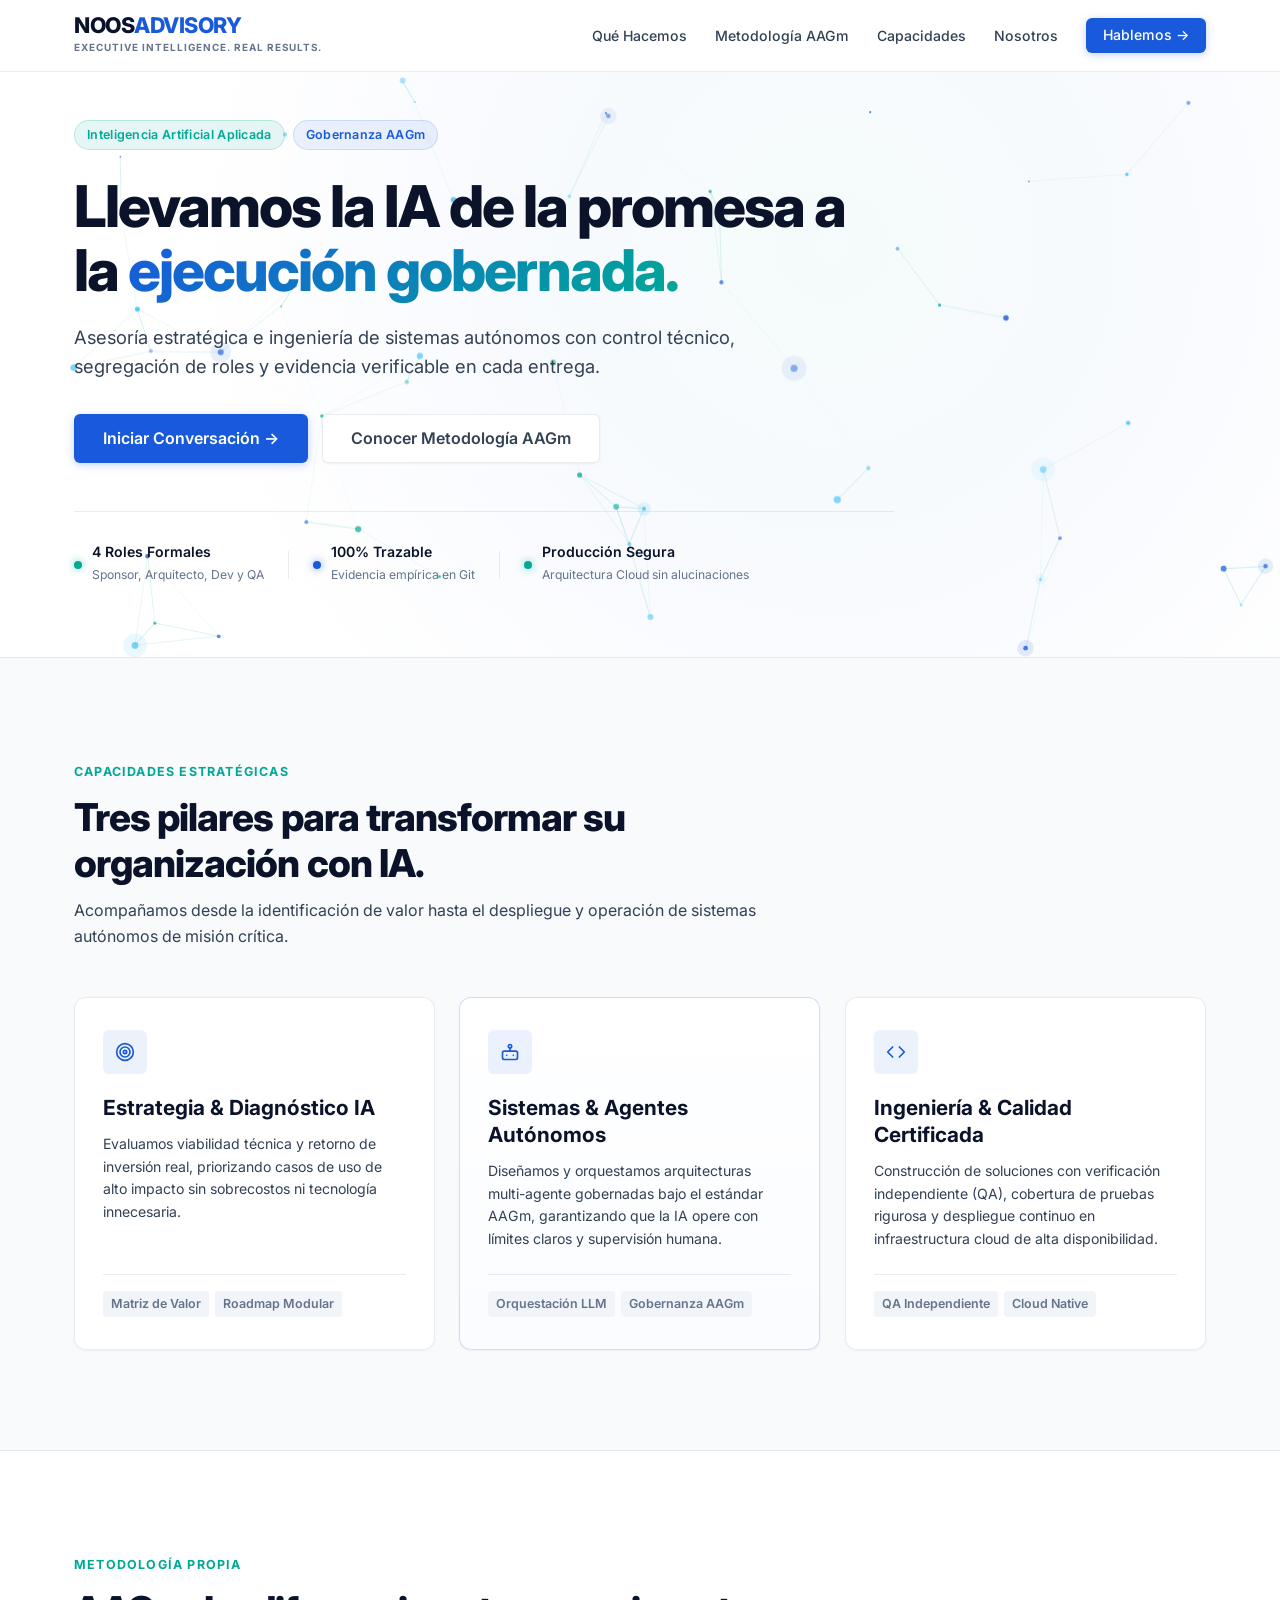
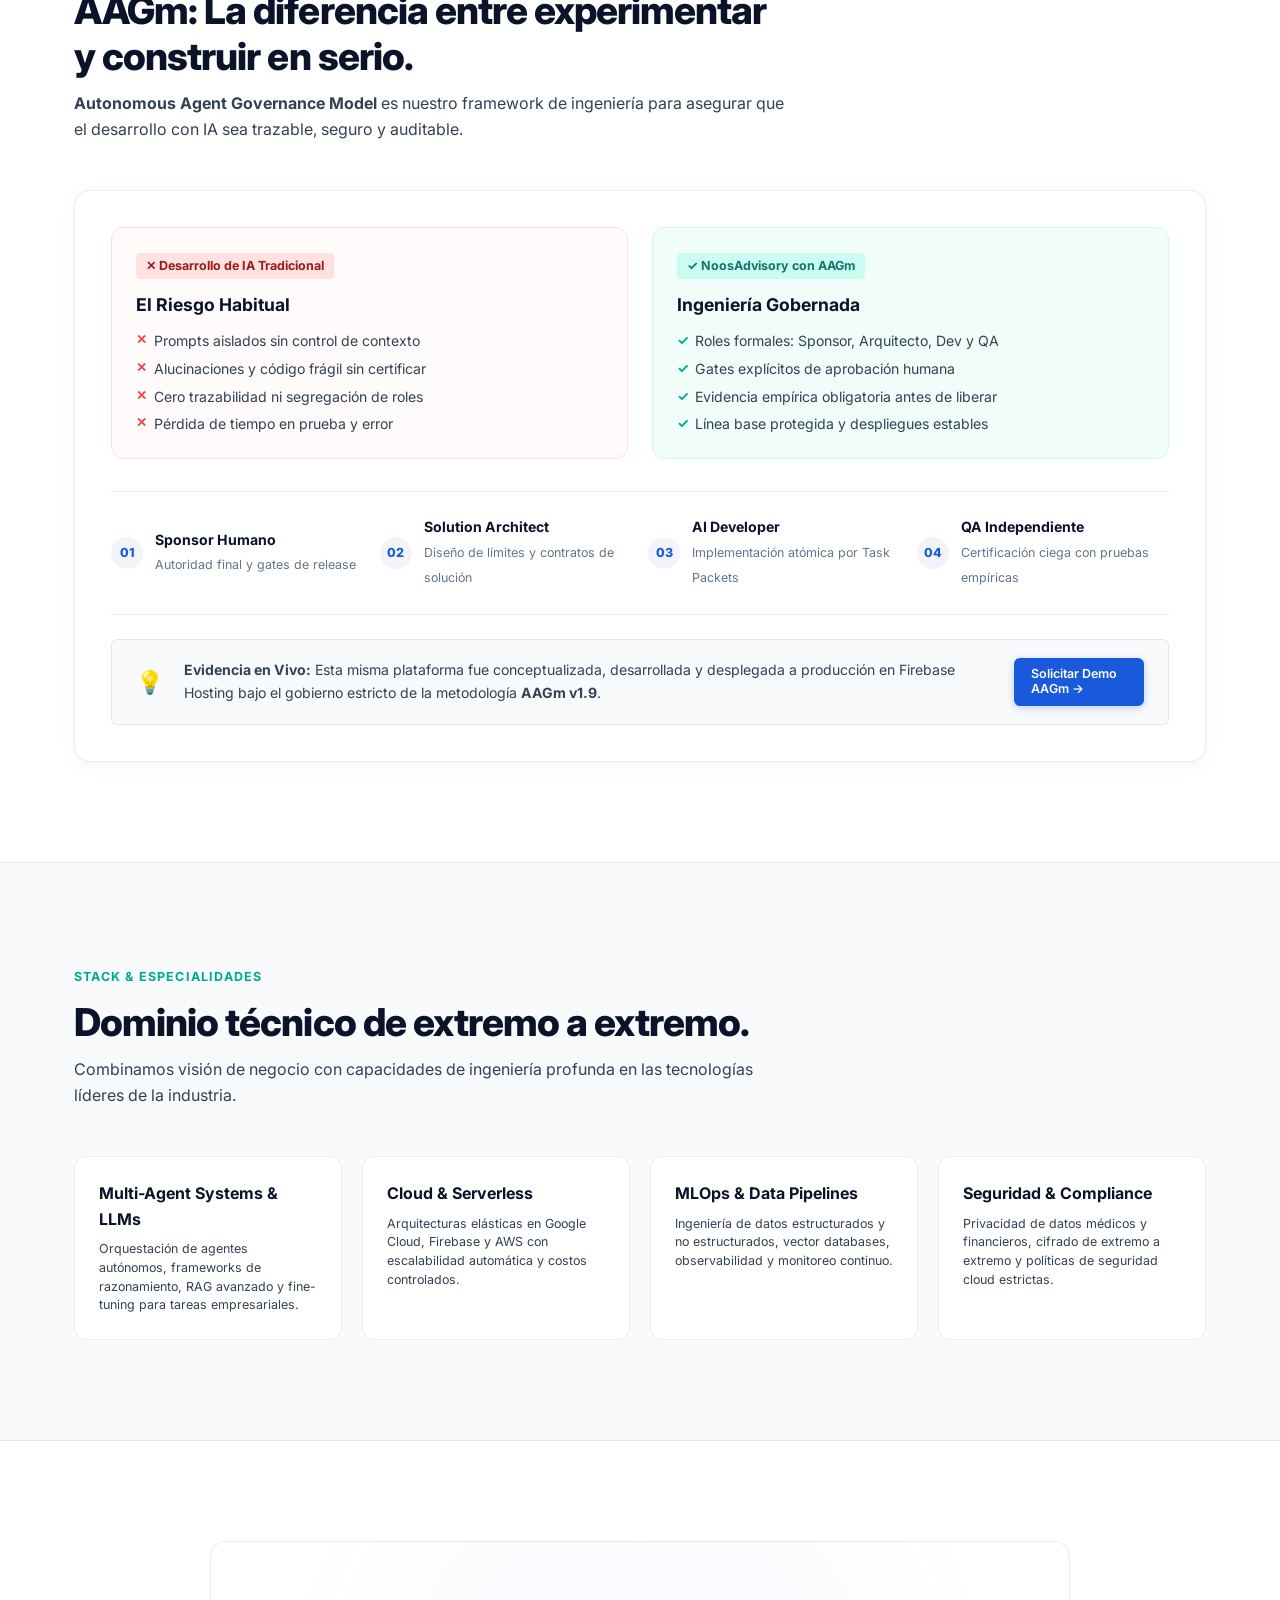
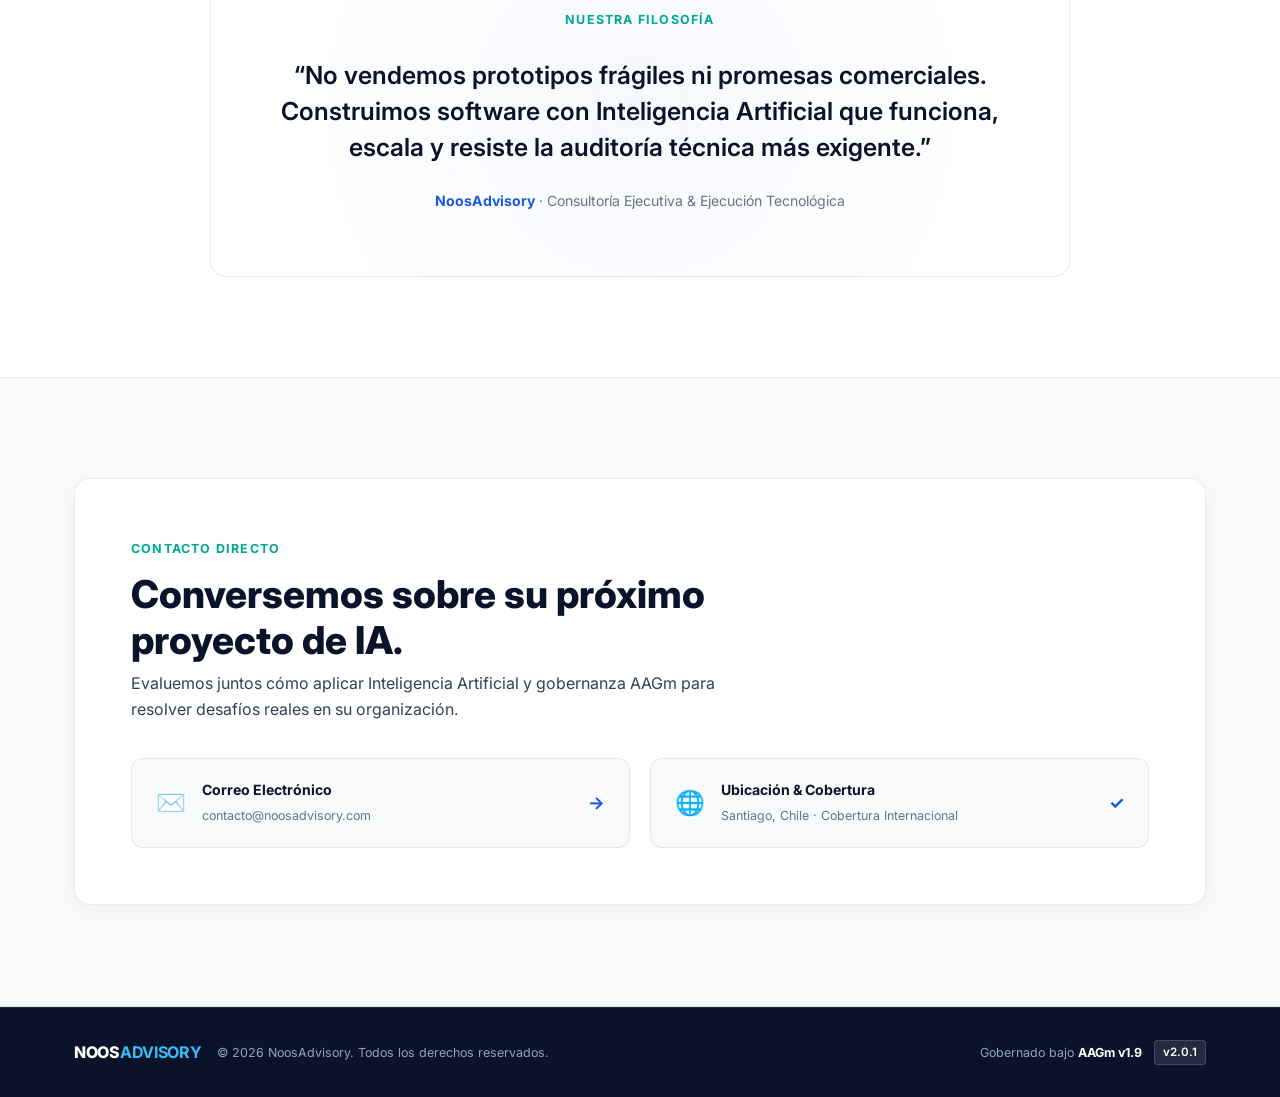
==== commit 04d2ca2b: "fix(hero): reduce vertical top spacing between header and badges (v2.0.1)" ====
--- a/public/index.html
+++ b/public/index.html
@@ -18,7 +18,7 @@
   <link rel="preconnect" href="https://fonts.gstatic.com" crossorigin>
   <link href="https://fonts.googleapis.com/css2?family=Inter:wght@400;500;600;700;800&display=swap" rel="stylesheet">
   
-  <link rel="stylesheet" href="css/style.css?v=2.0">
+  <link rel="stylesheet" href="css/style.css?v=2.1">
 
   <!-- Structured Data: Schema.org -->
   <script type="application/ld+json">
@@ -351,7 +351,7 @@
 
       <div class="footer-right">
         <span>Gobernado bajo <strong>AAGm v1.9</strong></span>
-        <span class="version-badge">v2.0.0</span>
+        <span class="version-badge">v2.0.1</span>
       </div>
     </div>
   </footer>
--- a/public/css/style.css
+++ b/public/css/style.css
@@ -293,7 +293,7 @@
    ========================================================================== */
 .hero {
   position: relative;
-  padding: clamp(80px, 11vw, 130px) 0 clamp(60px, 8vw, 90px);
+  padding: clamp(32px, 4vw, 48px) 0 clamp(50px, 6vw, 70px);
   overflow: hidden;
   background: radial-gradient(circle at 65% 30%, rgba(0, 168, 150, 0.04) 0%, rgba(24, 90, 219, 0.03) 35%, transparent 70%), #FFFFFF;
 }
